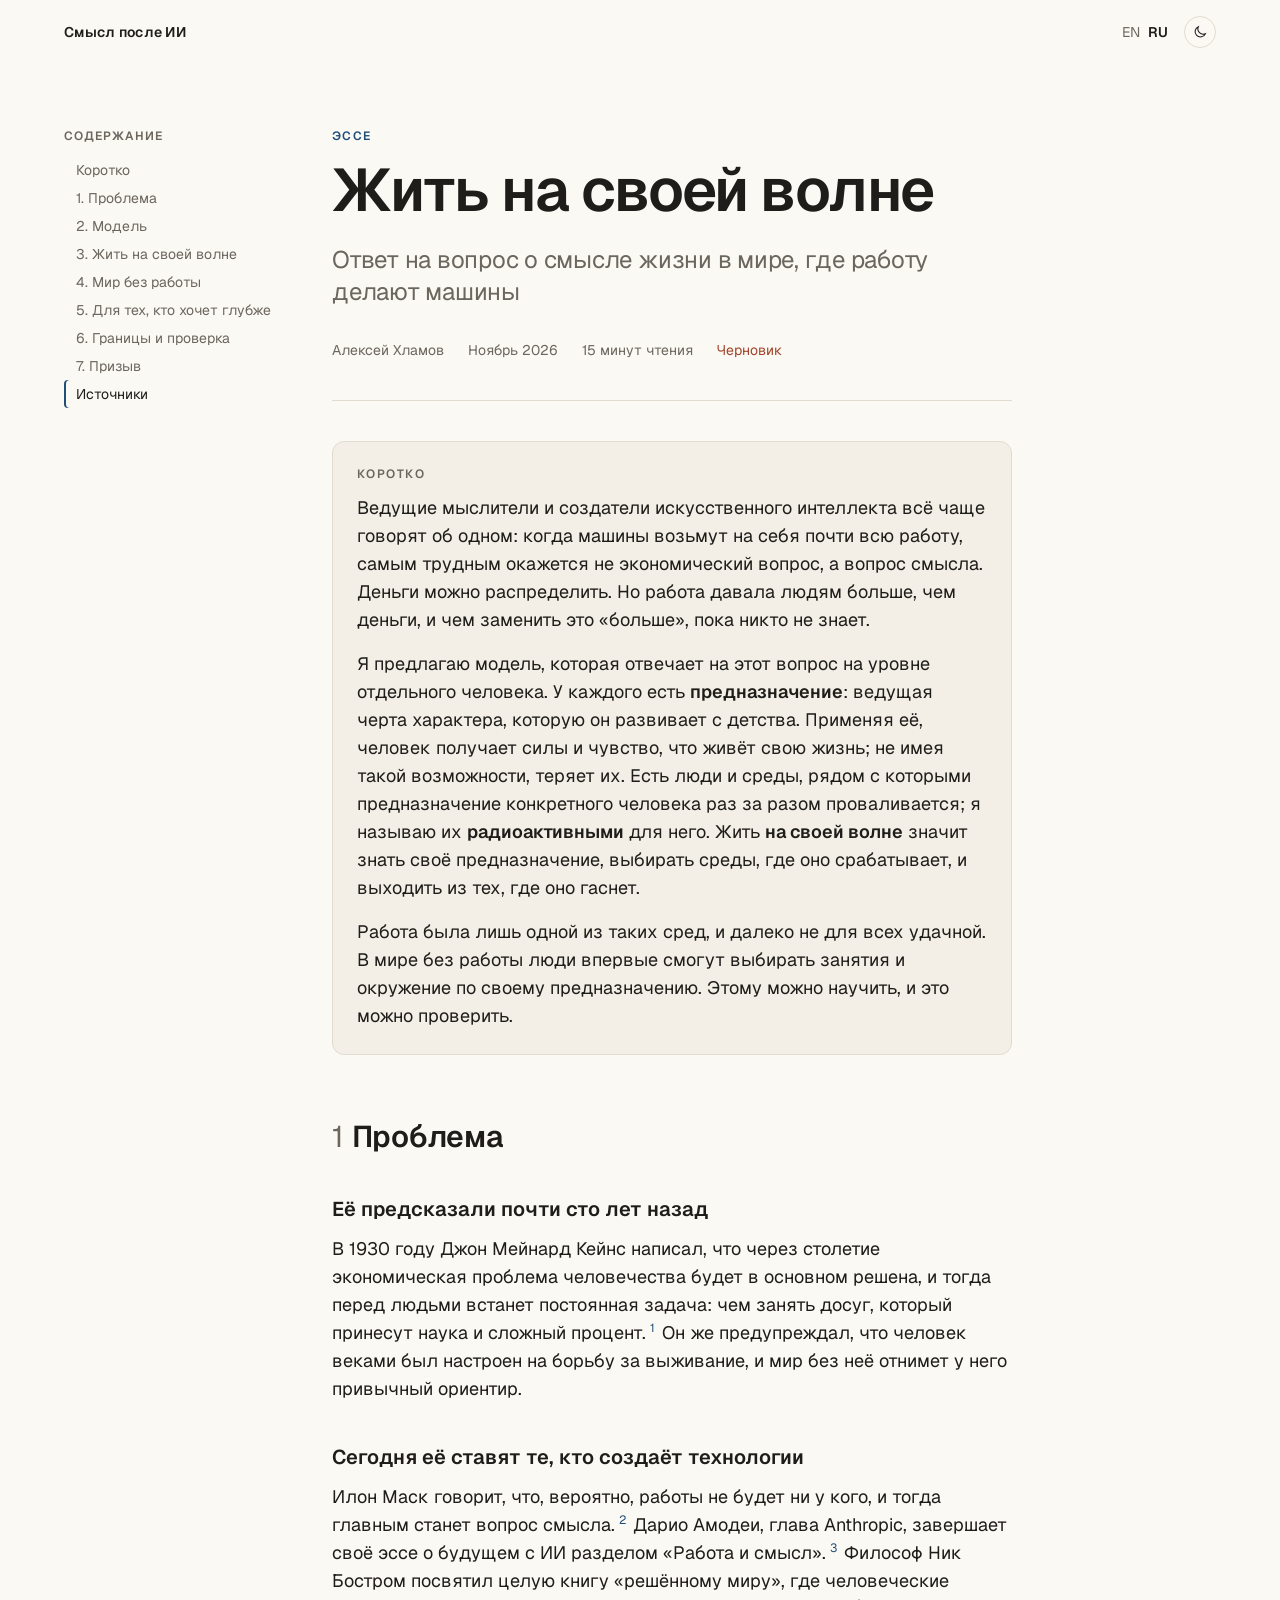
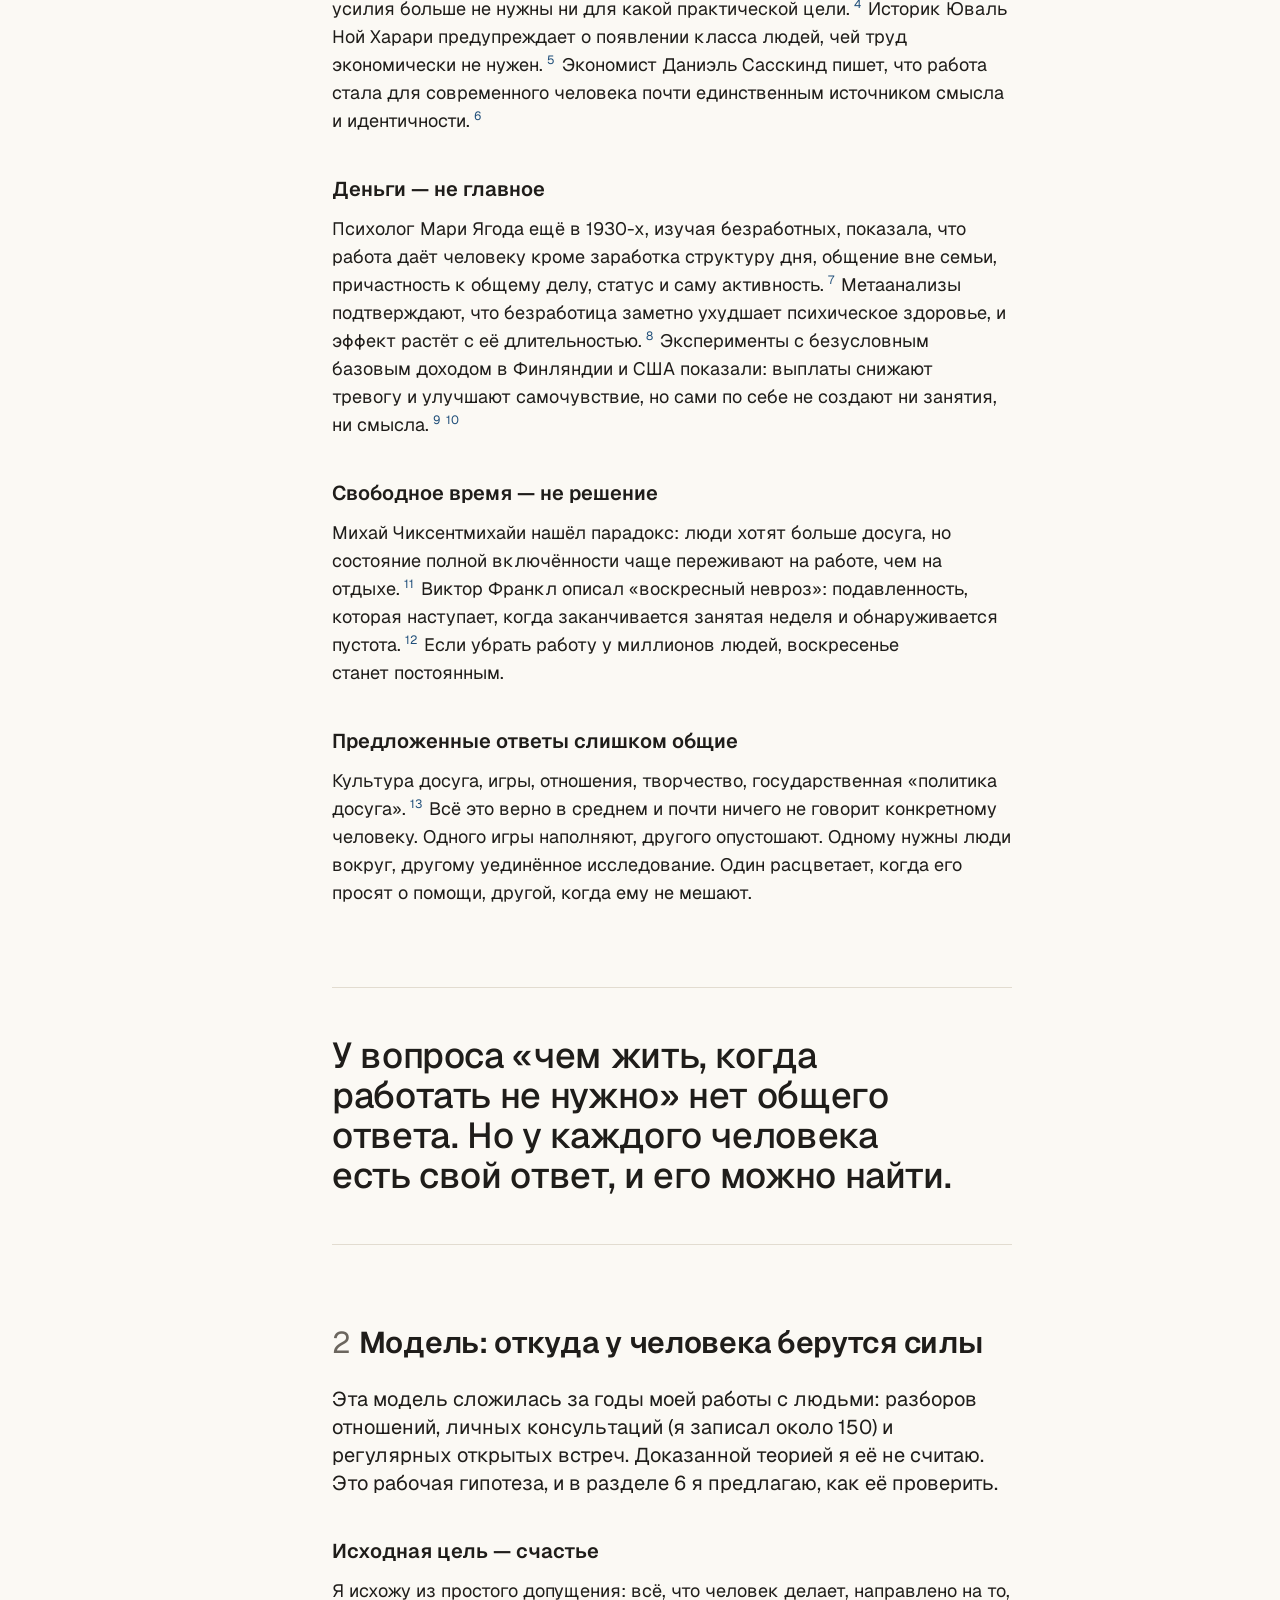
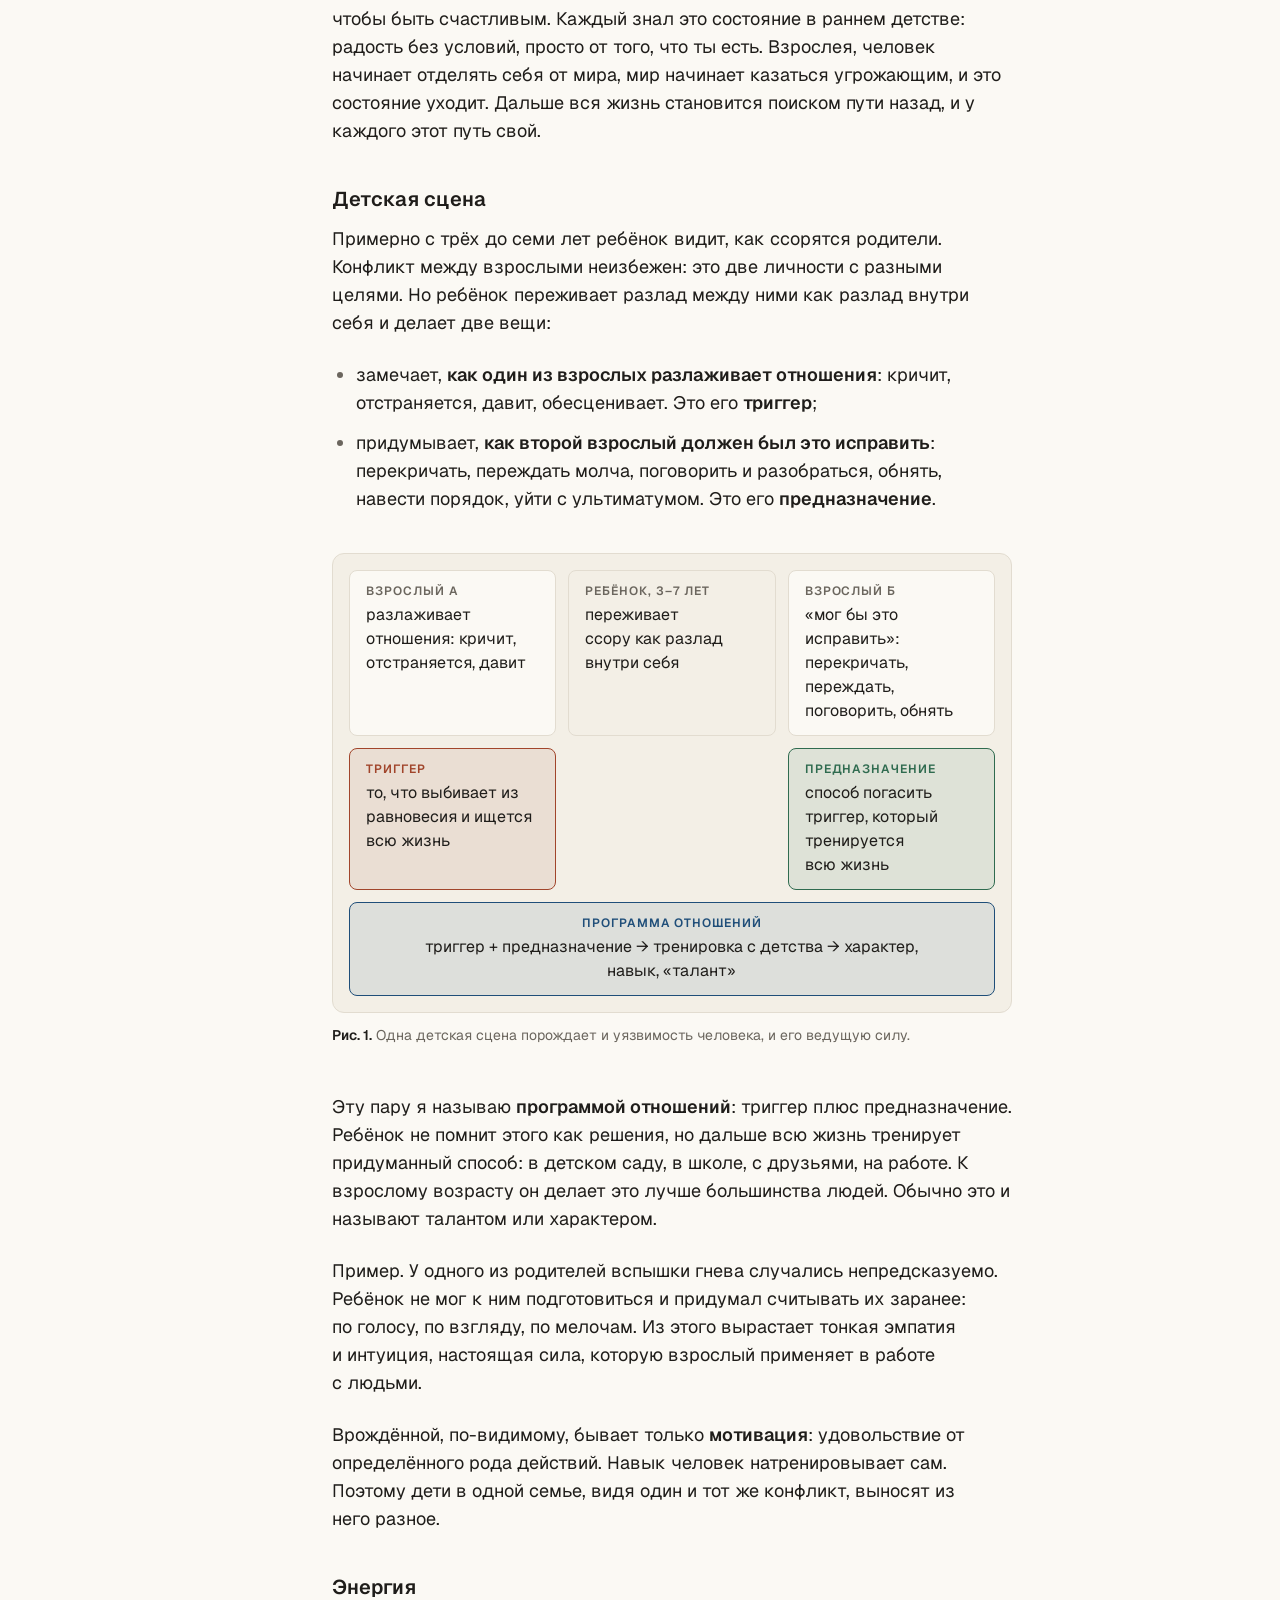
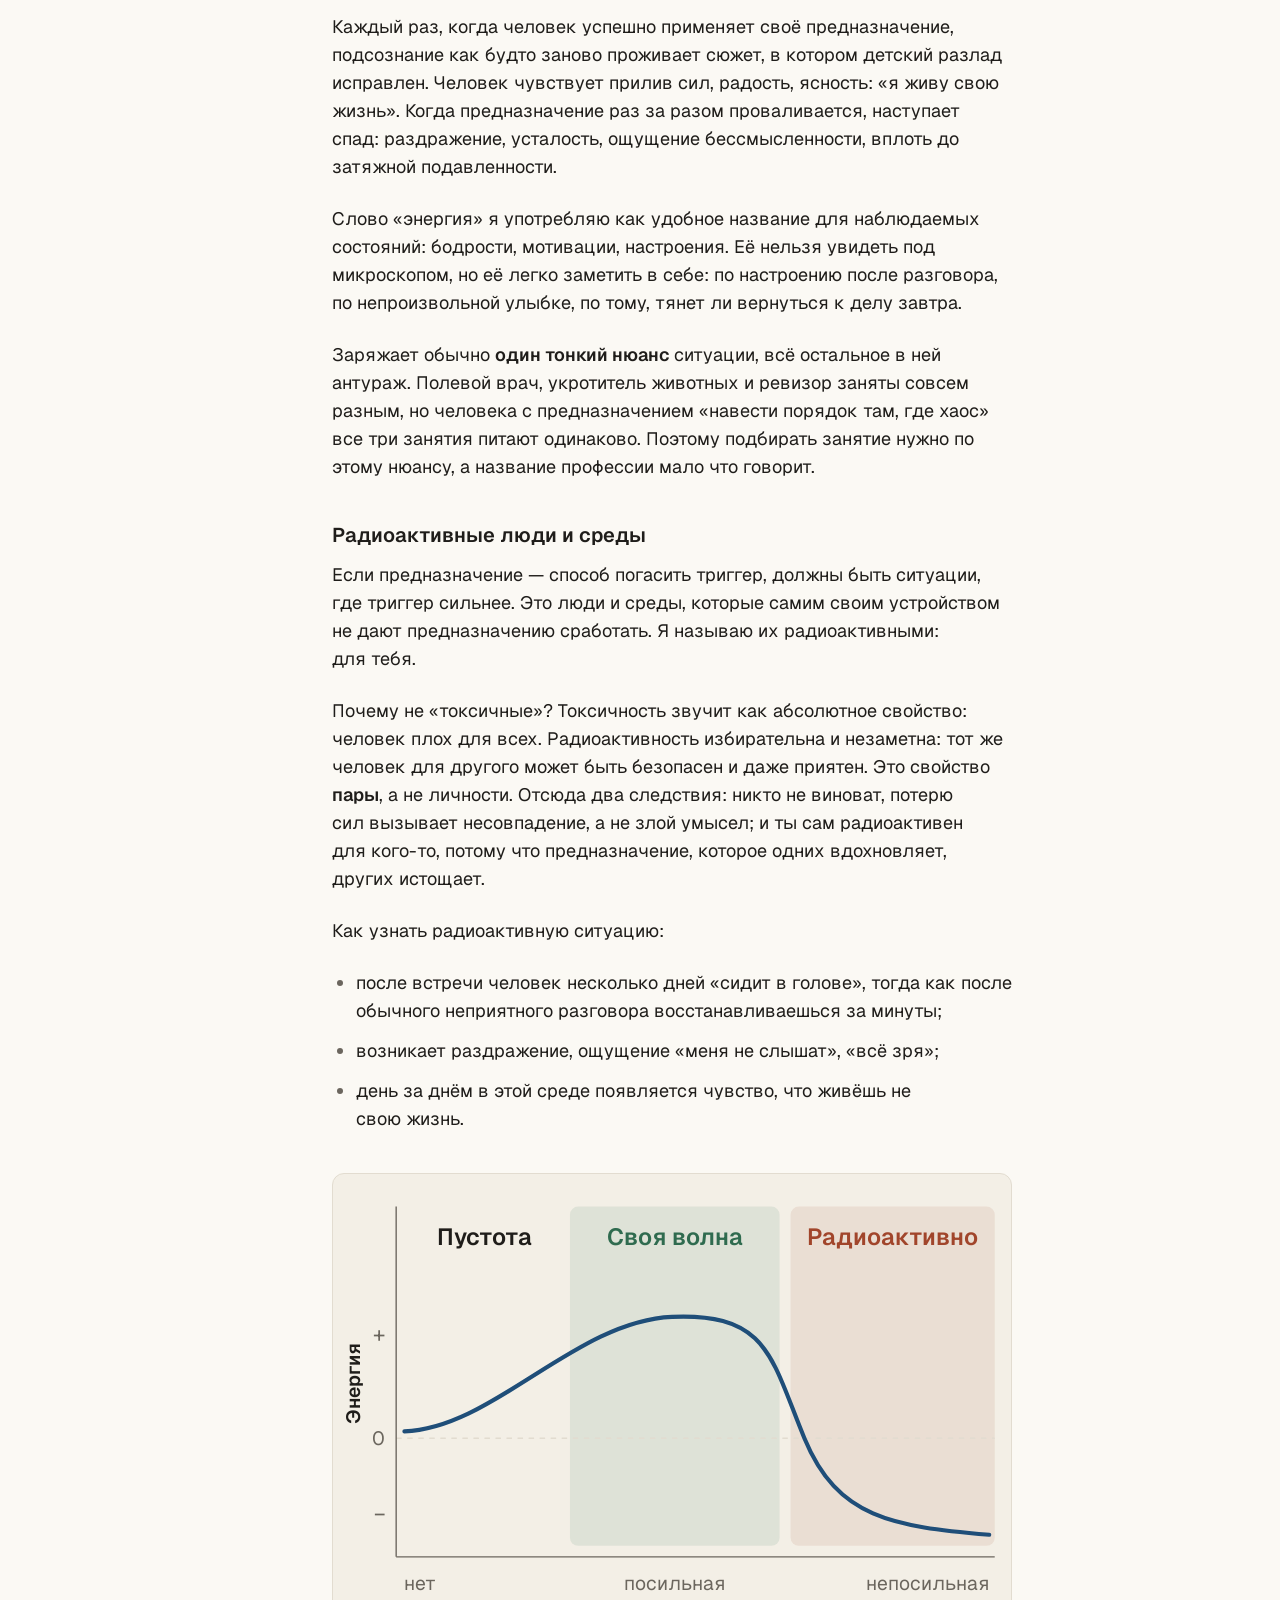
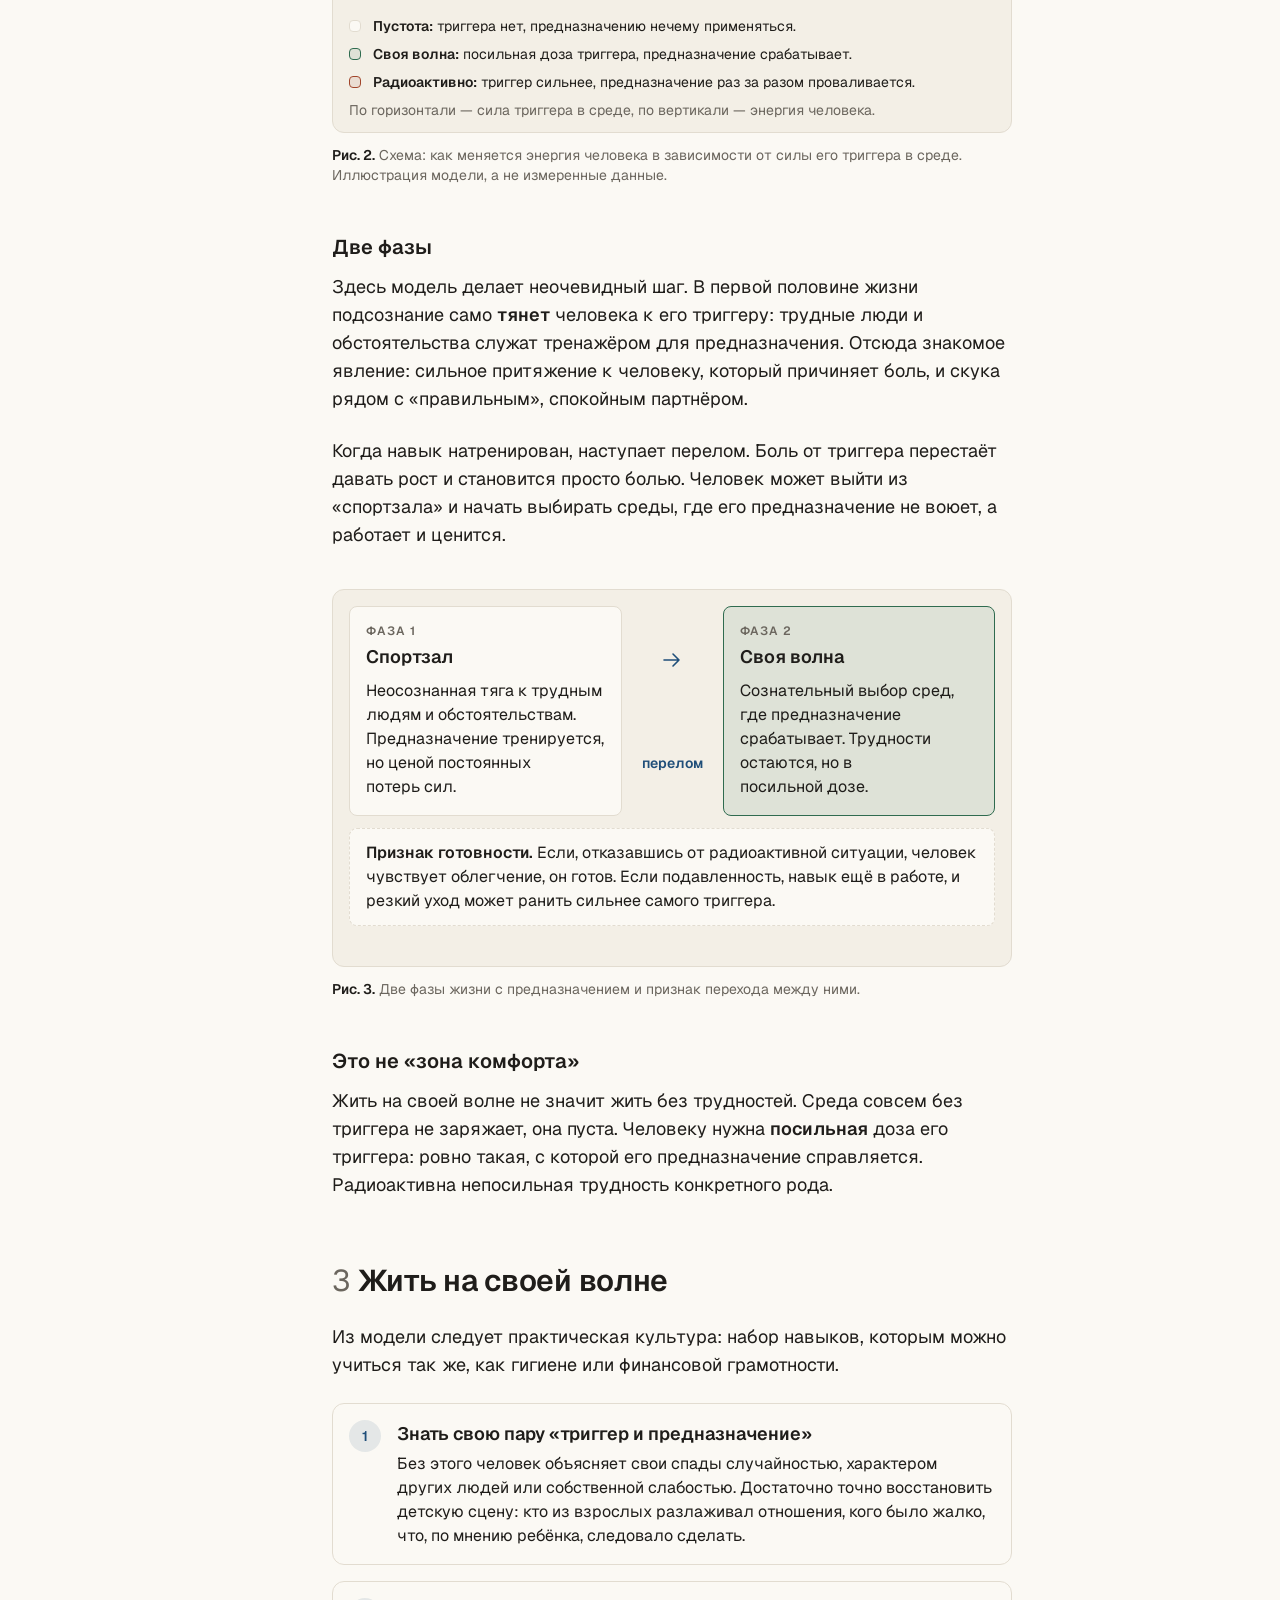
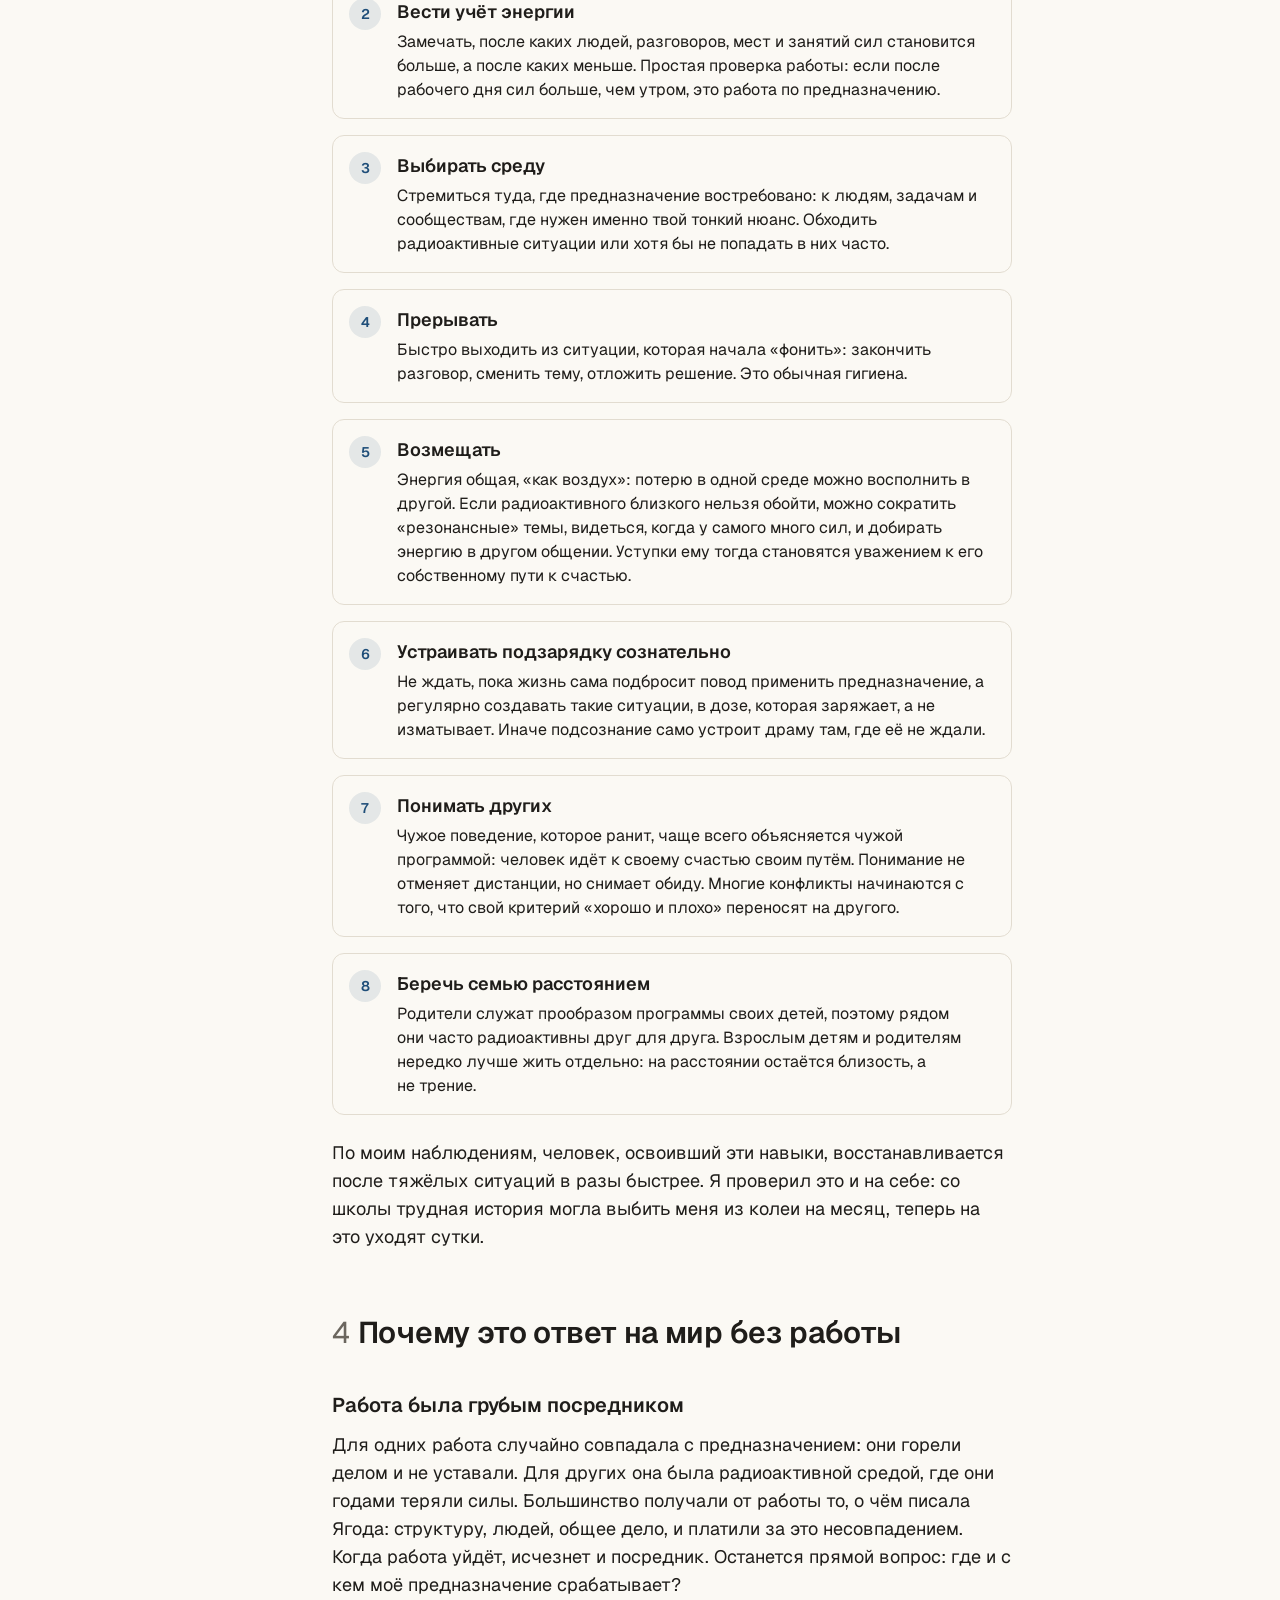
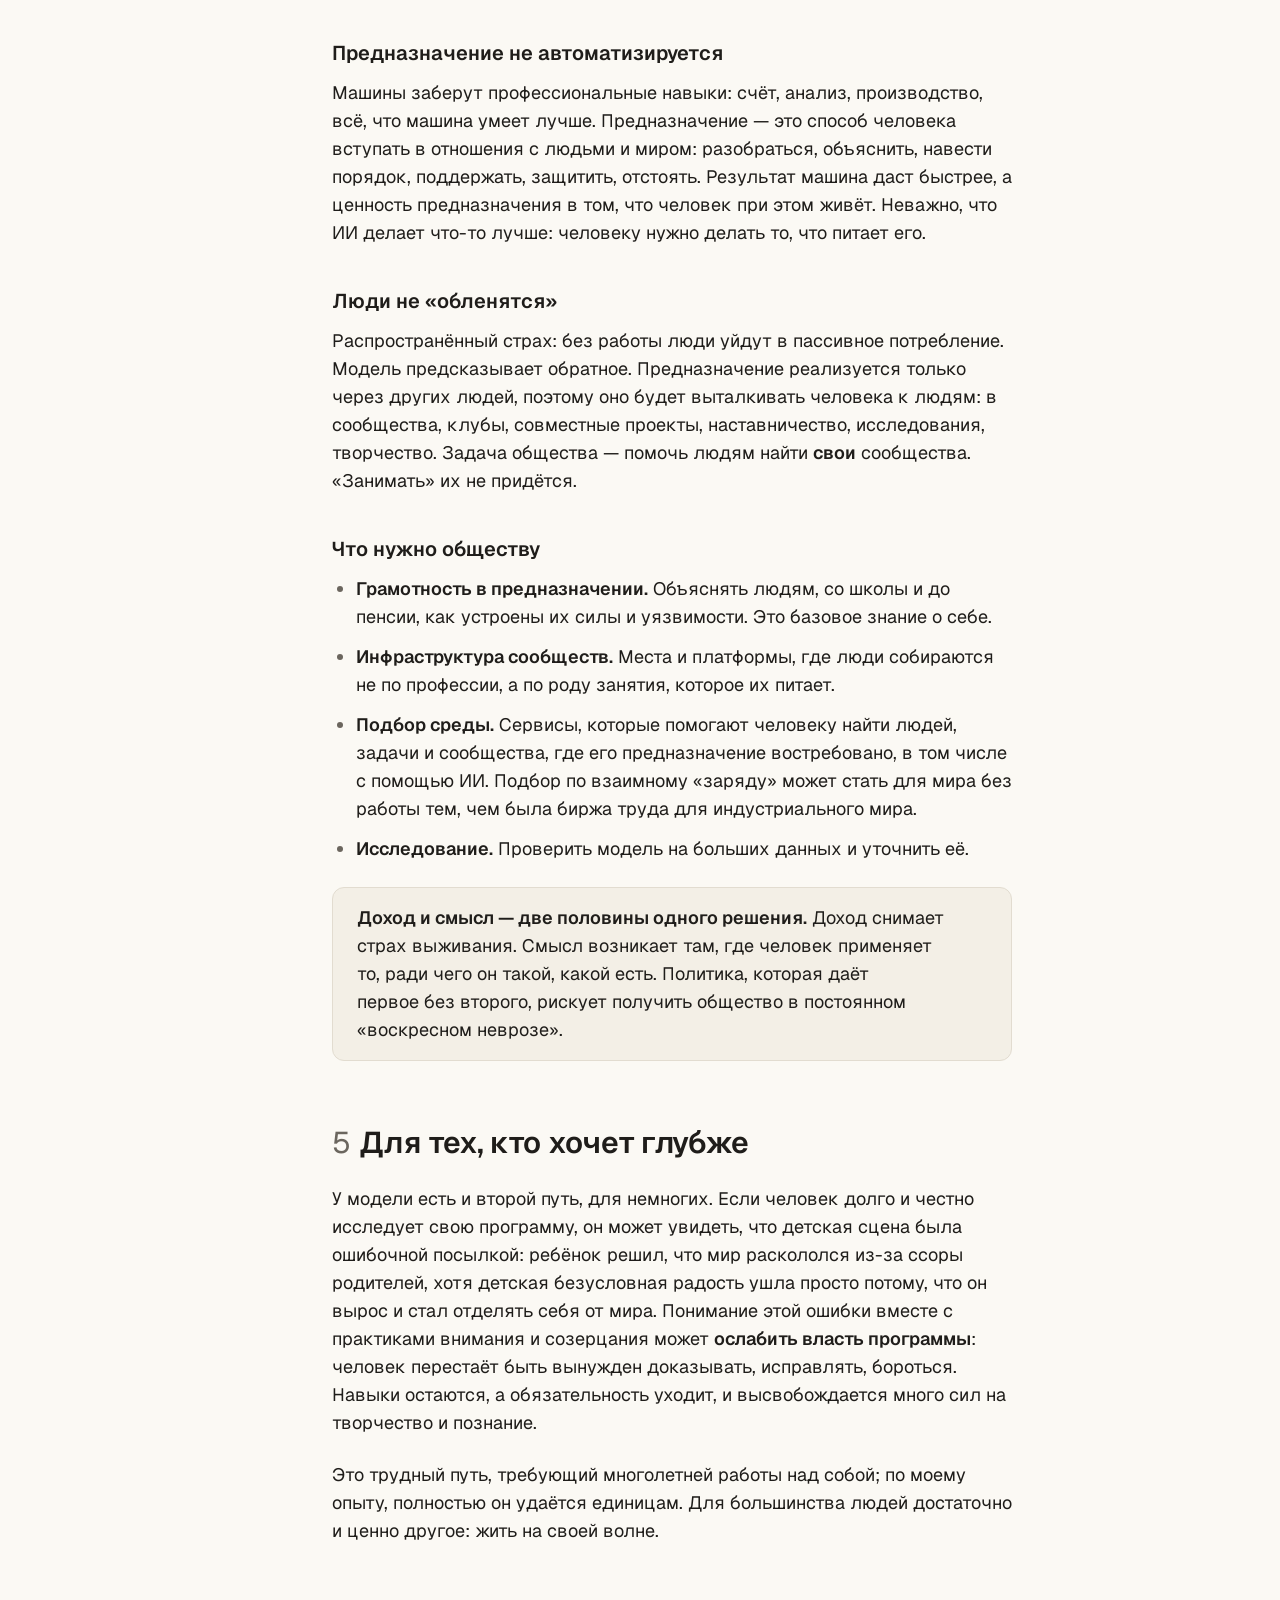
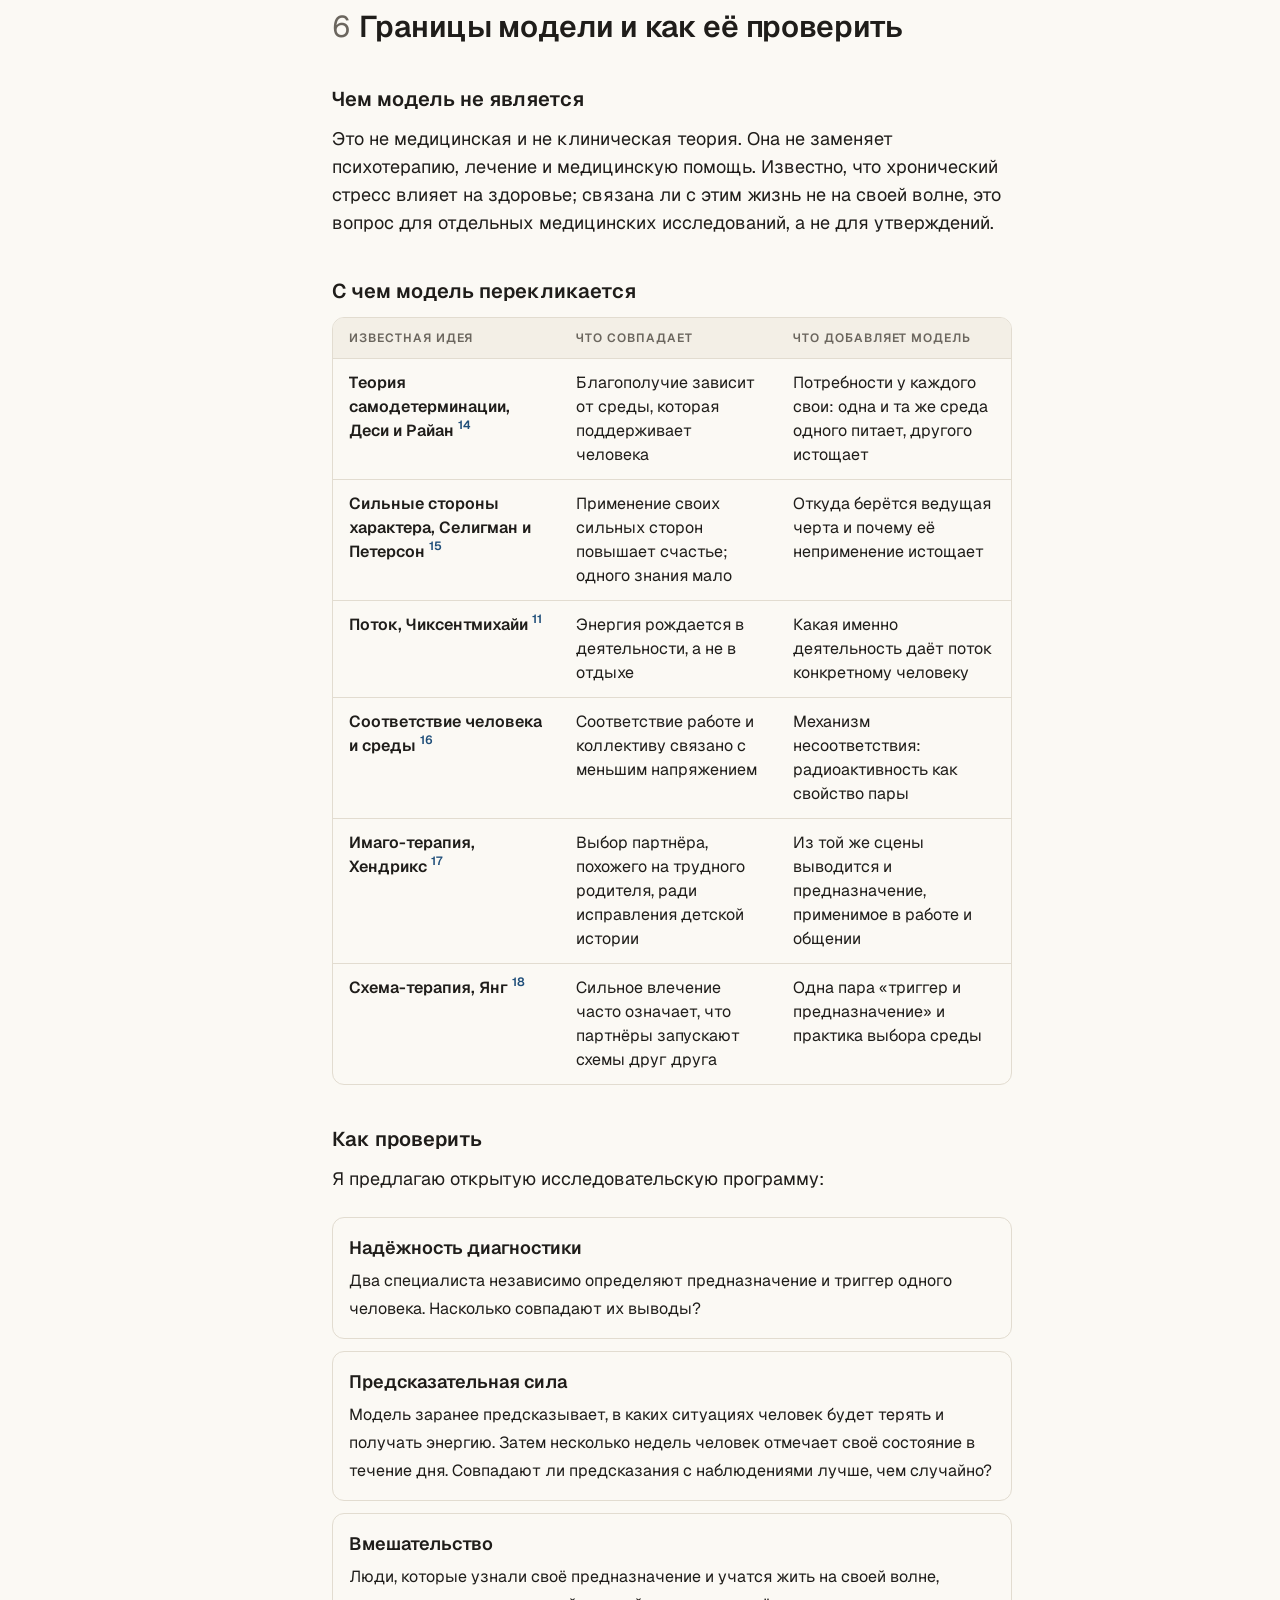
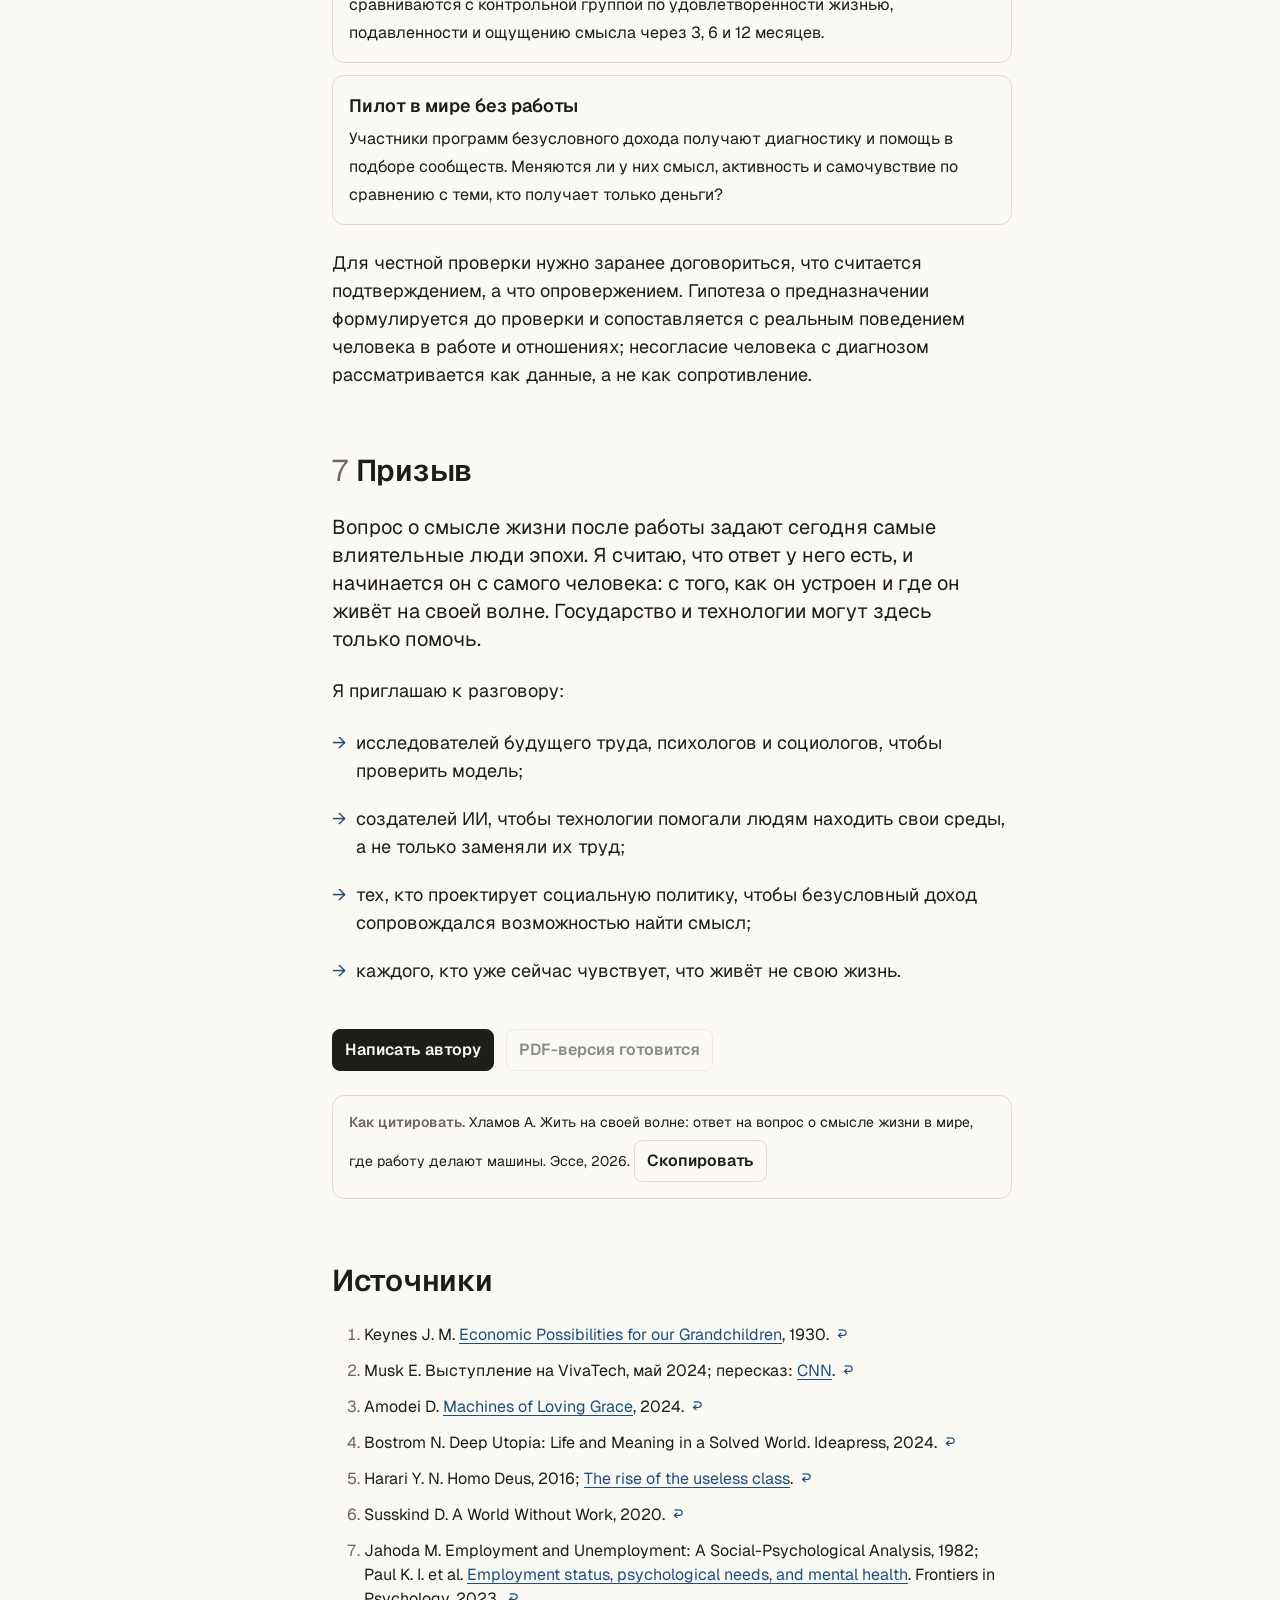
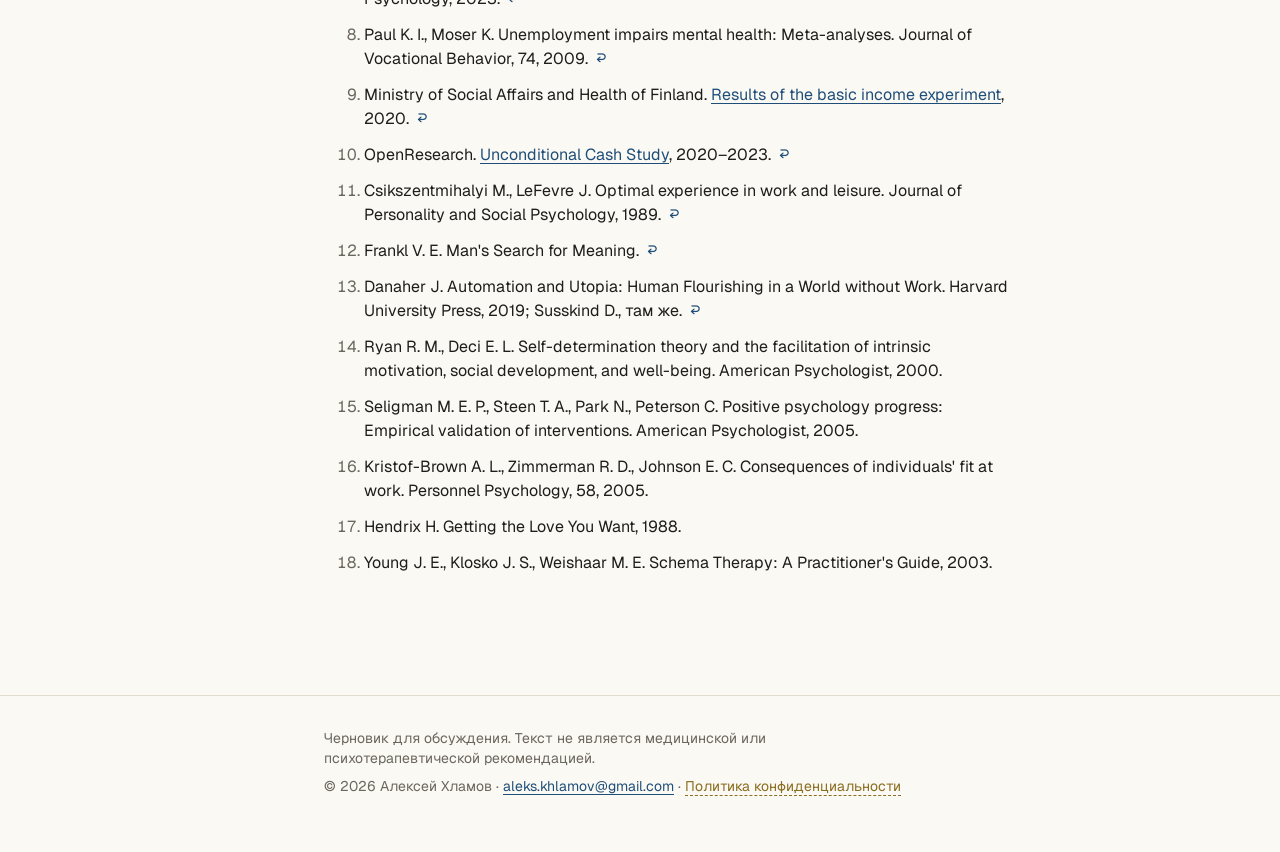
==== ru/index.html @ 5067c829 "Эссе от первого лица, меньше машинных оборотов в обеих версиях Co-Authored-By: Claude Opus 5.5 <nore" ====
<!doctype html>
<html lang="ru">
<head>
<meta charset="utf-8">
<meta name="viewport" content="width=device-width, initial-scale=1">
<title>Жить на своей волне — эссе о смысле жизни после работы</title>
<meta name="description" content="Когда машины возьмут на себя почти всю работу, главным станет вопрос смысла. Эссе предлагает индивидуальный ответ: модель предназначения, энергии и выбора среды — «жить на своей волне».">
<meta name="robots" content="noindex">
<meta name="author" content="Алексей Хламов">
<link rel="canonical" href="https://meaningafterai.space/ru/">
<link rel="alternate" hreflang="en" href="https://meaningafterai.space/">
<link rel="alternate" hreflang="ru" href="https://meaningafterai.space/ru/">
<link rel="alternate" hreflang="x-default" href="https://meaningafterai.space/">
<meta property="og:type" content="article">
<meta property="og:url" content="https://meaningafterai.space/ru/">
<meta property="og:locale:alternate" content="en_US">
<meta property="og:site_name" content="Смысл после ИИ">
<meta property="og:title" content="Жить на своей волне">
<meta property="og:description" content="Ответ на вопрос о смысле жизни в мире, где работу делают машины.">
<meta property="og:locale" content="ru_RU">
<meta name="twitter:card" content="summary_large_image">
<meta name="color-scheme" content="light dark">
<link rel="icon" href="data:image/svg+xml,%3Csvg xmlns='http://www.w3.org/2000/svg' viewBox='0 0 32 32'%3E%3Crect width='32' height='32' rx='6' fill='%231F1D1A'/%3E%3Cpath d='M5 19c3.5 0 3.5-6 7-6s3.5 6 7 6 3.5-6 7-6' fill='none' stroke='%23F3EEE4' stroke-width='2.4' stroke-linecap='round'/%3E%3C/svg%3E">
<link rel="preconnect" href="https://fonts.googleapis.com">
<link rel="preconnect" href="https://fonts.gstatic.com" crossorigin>
<link href="https://fonts.googleapis.com/css2?family=Geist:wght@400;500;600&display=swap" rel="stylesheet">
<link rel="stylesheet" href="/assets/style.css?v=1">
<script>
  (function () {
    document.documentElement.classList.add('js');
    try {
      var t = localStorage.getItem('theme');
      if (t === 'dark' || t === 'light') document.documentElement.setAttribute('data-theme', t);
    } catch (e) {}
  })();
</script>
</head>
<body class="no-js">
<a class="skip" href="#text">Перейти к тексту</a>
<div class="progress" aria-hidden="true"><span id="progress"></span></div>

<header class="topbar">
  <a class="brand" href="#top">Смысл после ИИ</a>
  <div class="tools">
    <nav class="lang" aria-label="Язык">
      <a href="/" hreflang="en" lang="en">EN</a>
      <span aria-current="true">RU</span>
    </nav>
    <button class="theme-toggle" id="themeToggle" type="button" aria-label="Переключить светлую и тёмную тему">
      <svg viewBox="0 0 24 24" fill="none" stroke="currentColor" stroke-width="1.6" stroke-linecap="round" aria-hidden="true"><path d="M20 14.5A8 8 0 0 1 9.5 4a8 8 0 1 0 10.5 10.5Z"/></svg>
    </button>
  </div>
</header>

<div class="layout" id="top">
  <aside class="toc-side" aria-label="Содержание">
    <nav class="toc">
      <p class="toc-title">Содержание</p>
      <ol>
        <li><a href="#summary">Коротко</a></li>
        <li><a href="#problem">1. Проблема</a></li>
        <li><a href="#model">2. Модель</a></li>
        <li><a href="#practice">3. Жить на своей волне</a></li>
        <li><a href="#postwork">4. Мир без работы</a></li>
        <li><a href="#deeper">5. Для тех, кто хочет глубже</a></li>
        <li><a href="#limits">6. Границы и проверка</a></li>
        <li><a href="#call">7. Призыв</a></li>
        <li><a href="#refs">Источники</a></li>
      </ol>
    </nav>
  </aside>

  <main id="text">
    <article>
      <header class="title-block">
        <p class="kicker">Эссе</p>
        <h1>Жить на своей волне</h1>
        <p class="subtitle">Ответ на вопрос о смысле жизни в мире, где работу делают машины</p>
        <div class="meta">
          <span>Алексей Хламов</span>
          <span>Ноябрь 2026</span>
          <span>15 минут чтения</span>
          <span class="draft">Черновик</span>
        </div>
      </header>

      <details class="toc-inline">
        <summary>Содержание</summary>
        <nav class="toc" aria-label="Содержание">
          <ol>
            <li><a href="#summary">Коротко</a></li>
            <li><a href="#problem">1. Проблема</a></li>
            <li><a href="#model">2. Модель</a></li>
            <li><a href="#practice">3. Жить на своей волне</a></li>
            <li><a href="#postwork">4. Мир без работы</a></li>
            <li><a href="#deeper">5. Для тех, кто хочет глубже</a></li>
            <li><a href="#limits">6. Границы и проверка</a></li>
            <li><a href="#call">7. Призыв</a></li>
            <li><a href="#refs">Источники</a></li>
          </ol>
        </nav>
      </details>

      <section id="summary" class="abstract" aria-labelledby="summary-h">
        <h2 id="summary-h">Коротко</h2>
        <p>Ведущие мыслители и создатели искусственного интеллекта всё чаще говорят об одном: когда машины возьмут на себя почти всю работу, самым трудным окажется не экономический вопрос, а вопрос смысла. Деньги можно распределить. Но работа давала людям больше, чем деньги, и чем заменить это «больше», пока никто не знает.</p>
        <p>Я предлагаю модель, которая отвечает на этот вопрос на уровне отдельного человека. У каждого есть <span class="term">предназначение</span>: ведущая черта характера, которую он развивает с детства. Применяя её, человек получает силы и чувство, что живёт свою жизнь; не имея такой возможности, теряет их. Есть люди и среды, рядом с которыми предназначение конкретного человека раз за разом проваливается; я называю их <span class="term">радиоактивными</span> для него. Жить <span class="term">на своей волне</span> значит знать своё предназначение, выбирать среды, где оно срабатывает, и выходить из тех, где оно гаснет.</p>
        <p>Работа была лишь одной из таких сред, и далеко не для всех удачной. В мире без работы люди впервые смогут выбирать занятия и окружение по своему предназначению. Этому можно научить, и это можно проверить.</p>
      </section>

      <section id="problem" aria-labelledby="problem-h">
        <h2 id="problem-h"><span class="num">1</span>Проблема</h2>

        <h3>Её предсказали почти сто лет назад</h3>
        <p>В 1930 году Джон Мейнард Кейнс написал, что через столетие экономическая проблема человечества будет в основном решена, и тогда перед людьми встанет постоянная задача: чем занять досуг, который принесут наука и сложный процент.<sup class="ref"><a href="#ref-1" id="cite-1">1</a></sup> Он же предупреждал, что человек веками был настроен на борьбу за выживание, и мир без неё отнимет у него привычный ориентир.</p>

        <h3>Сегодня её ставят те, кто создаёт технологии</h3>
        <p>Илон Маск говорит, что, вероятно, работы не будет ни у кого, и тогда главным станет вопрос смысла.<sup class="ref"><a href="#ref-2" id="cite-2">2</a></sup> Дарио Амодеи, глава Anthropic, завершает своё эссе о будущем с ИИ разделом «Работа и смысл».<sup class="ref"><a href="#ref-3" id="cite-3">3</a></sup> Философ Ник Бостром посвятил целую книгу «решённому миру», где человеческие усилия больше не нужны ни для какой практической цели.<sup class="ref"><a href="#ref-4" id="cite-4">4</a></sup> Историк Юваль Ной Харари предупреждает о появлении класса людей, чей труд экономически не нужен.<sup class="ref"><a href="#ref-5" id="cite-5">5</a></sup> Экономист Даниэль Сасскинд пишет, что работа стала для современного человека почти единственным источником смысла и идентичности.<sup class="ref"><a href="#ref-6" id="cite-6">6</a></sup></p>

        <h3>Деньги — не главное</h3>
        <p>Психолог Мари Ягода ещё в 1930-х, изучая безработных, показала, что работа даёт человеку кроме заработка структуру дня, общение вне семьи, причастность к общему делу, статус и саму активность.<sup class="ref"><a href="#ref-7" id="cite-7">7</a></sup> Метаанализы подтверждают, что безработица заметно ухудшает психическое здоровье, и эффект растёт с её длительностью.<sup class="ref"><a href="#ref-8" id="cite-8">8</a></sup> Эксперименты с безусловным базовым доходом в Финляндии и США показали: выплаты снижают тревогу и улучшают самочувствие, но сами по себе не создают ни занятия, ни смысла.<sup class="ref"><a href="#ref-9" id="cite-9">9</a></sup><sup class="ref"><a href="#ref-10" id="cite-10">10</a></sup></p>

        <h3>Свободное время — не решение</h3>
        <p>Михай Чиксентмихайи нашёл парадокс: люди хотят больше досуга, но состояние полной включённости чаще переживают на работе, чем на отдыхе.<sup class="ref"><a href="#ref-11" id="cite-11">11</a></sup> Виктор Франкл описал «воскресный невроз»: подавленность, которая наступает, когда заканчивается занятая неделя и обнаруживается пустота.<sup class="ref"><a href="#ref-12" id="cite-12">12</a></sup> Если убрать работу у миллионов людей, воскресенье станет постоянным.</p>

        <h3>Предложенные ответы слишком общие</h3>
        <p>Культура досуга, игры, отношения, творчество, государственная «политика досуга».<sup class="ref"><a href="#ref-13" id="cite-13">13</a></sup> Всё это верно в среднем и почти ничего не говорит конкретному человеку. Одного игры наполняют, другого опустошают. Одному нужны люди вокруг, другому уединённое исследование. Один расцветает, когда его просят о помощи, другой, когда ему не мешают.</p>
      </section>

      <div class="statement-wrap reveal">
        <p class="statement" data-words>У вопроса «чем жить, когда работать не нужно» нет общего ответа. Но у каждого человека есть свой ответ, и его можно найти.</p>
      </div>

      <section id="model" aria-labelledby="model-h">
        <h2 id="model-h"><span class="num">2</span>Модель: откуда у человека берутся силы</h2>
        <p class="lead">Эта модель сложилась за годы моей работы с людьми: разборов отношений, личных консультаций (я записал около 150) и регулярных открытых встреч. Доказанной теорией я её не считаю. Это рабочая гипотеза, и в разделе 6 я предлагаю, как её проверить.</p>

        <h3>Исходная цель — счастье</h3>
        <p>Я исхожу из простого допущения: всё, что человек делает, направлено на то, чтобы быть счастливым. Каждый знал это состояние в раннем детстве: радость без условий, просто от того, что ты есть. Взрослея, человек начинает отделять себя от мира, мир начинает казаться угрожающим, и это состояние уходит. Дальше вся жизнь становится поиском пути назад, и у каждого этот путь свой.</p>

        <h3>Детская сцена</h3>
        <p>Примерно с трёх до семи лет ребёнок видит, как ссорятся родители. Конфликт между взрослыми неизбежен: это две личности с разными целями. Но ребёнок переживает разлад между ними как разлад внутри себя и делает две вещи:</p>
        <ul>
          <li>замечает, <strong>как один из взрослых разлаживает отношения</strong>: кричит, отстраняется, давит, обесценивает. Это его <span class="term">триггер</span>;</li>
          <li>придумывает, <strong>как второй взрослый должен был это исправить</strong>: перекричать, переждать молча, поговорить и разобраться, обнять, навести порядок, уйти с ультиматумом. Это его <span class="term">предназначение</span>.</li>
        </ul>

        <figure class="reveal">
          <div class="scheme-box">
            <div class="scheme">
              <div class="node n-a"><span class="label">Взрослый А</span><p>разлаживает отношения: кричит, отстраняется, давит</p></div>
              <div class="node n-c"><span class="label">Ребёнок, 3–7 лет</span><p>переживает ссору как разлад внутри себя</p></div>
              <div class="node n-b"><span class="label">Взрослый Б</span><p>«мог бы это исправить»: перекричать, переждать, поговорить, обнять</p></div>
              <div class="node n-t"><span class="label">Триггер</span><p>то, что выбивает из равновесия и ищется всю жизнь</p></div>
              <div class="node n-p"><span class="label">Предназначение</span><p>способ погасить триггер, который тренируется всю жизнь</p></div>
              <div class="node n-g"><span class="label">Программа отношений</span><p>триггер + предназначение → тренировка с детства → характер, навык, «талант»</p></div>
            </div>
          </div>
          <figcaption><b>Рис. 1.</b> Одна детская сцена порождает и уязвимость человека, и его ведущую силу.</figcaption>
        </figure>

        <p>Эту пару я называю <span class="term">программой отношений</span>: триггер плюс предназначение. Ребёнок не помнит этого как решения, но дальше всю жизнь тренирует придуманный способ: в детском саду, в школе, с друзьями, на работе. К взрослому возрасту он делает это лучше большинства людей. Обычно это и называют талантом или характером.</p>
        <p>Пример. У одного из родителей вспышки гнева случались непредсказуемо. Ребёнок не мог к ним подготовиться и придумал считывать их заранее: по голосу, по взгляду, по мелочам. Из этого вырастает тонкая эмпатия и интуиция, настоящая сила, которую взрослый применяет в работе с людьми.</p>
        <p>Врождённой, по-видимому, бывает только <strong>мотивация</strong>: удовольствие от определённого рода действий. Навык человек натренировывает сам. Поэтому дети в одной семье, видя один и тот же конфликт, выносят из него разное.</p>

        <h3>Энергия</h3>
        <p>Каждый раз, когда человек успешно применяет своё предназначение, подсознание как будто заново проживает сюжет, в котором детский разлад исправлен. Человек чувствует прилив сил, радость, ясность: «я живу свою жизнь». Когда предназначение раз за разом проваливается, наступает спад: раздражение, усталость, ощущение бессмысленности, вплоть до затяжной подавленности.</p>
        <p>Слово «энергия» я употребляю как удобное название для наблюдаемых состояний: бодрости, мотивации, настроения. Её нельзя увидеть под микроскопом, но её легко заметить в себе: по настроению после разговора, по непроизвольной улыбке, по тому, тянет ли вернуться к делу завтра.</p>
        <p>Заряжает обычно <strong>один тонкий нюанс</strong> ситуации, всё остальное в ней антураж. Полевой врач, укротитель животных и ревизор заняты совсем разным, но человека с предназначением «навести порядок там, где хаос» все три занятия питают одинаково. Поэтому подбирать занятие нужно по этому нюансу, а название профессии мало что говорит.</p>

        <h3>Радиоактивные люди и среды</h3>
        <p>Если предназначение — способ погасить триггер, должны быть ситуации, где триггер сильнее. Это люди и среды, которые самим своим устройством не дают предназначению сработать. Я называю их радиоактивными: для тебя.</p>
        <p>Почему не «токсичные»? Токсичность звучит как абсолютное свойство: человек плох для всех. Радиоактивность избирательна и незаметна: тот же человек для другого может быть безопасен и даже приятен. Это свойство <strong>пары</strong>, а не личности. Отсюда два следствия: никто не виноват, потерю сил вызывает несовпадение, а не злой умысел; и ты сам радиоактивен для кого-то, потому что предназначение, которое одних вдохновляет, других истощает.</p>
        <p>Как узнать радиоактивную ситуацию:</p>
        <ul>
          <li>после встречи человек несколько дней «сидит в голове», тогда как после обычного неприятного разговора восстанавливаешься за минуты;</li>
          <li>возникает раздражение, ощущение «меня не слышат», «всё зря»;</li>
          <li>день за днём в этой среде появляется чувство, что живёшь не свою жизнь.</li>
        </ul>

        <figure class="reveal">
          <div class="chart">
            <svg viewBox="0 0 480 300" role="img" aria-labelledby="fig2-title fig2-desc">
              <title id="fig2-title">Энергия человека в зависимости от силы его триггера в среде</title>
              <desc id="fig2-desc">Без триггера энергия около нуля, при посильной дозе триггера она максимальна, при непосильной уходит в минус.</desc>
              <rect class="z-ok" x="166" y="12" width="152" height="246" rx="6"></rect>
              <rect class="z-warn" x="326" y="12" width="148" height="246" rx="6"></rect>
              <text class="t-strong" x="104" y="40" font-size="17" text-anchor="middle">Пустота</text>
              <text class="t-ok" x="242" y="40" font-size="17" text-anchor="middle">Своя волна</text>
              <text class="t-warn" x="400" y="40" font-size="17" text-anchor="middle">Радиоактивно</text>
              <line class="zero" x1="40" y1="180" x2="474" y2="180"></line>
              <line class="axis" x1="40" y1="12" x2="40" y2="266"></line>
              <line class="axis" x1="40" y1="266" x2="474" y2="266"></line>
              <text x="32" y="110" font-size="16" text-anchor="end">+</text>
              <text x="32" y="240" font-size="16" text-anchor="end">−</text>
              <text x="32" y="185" font-size="14" text-anchor="end">0</text>
              <path class="curve" d="M46 175 C 110 173, 170 95, 240 92 S 312 122, 336 180 S 400 244, 470 250"></path>
              <text x="46" y="290" font-size="14">нет</text>
              <text x="242" y="290" font-size="14" text-anchor="middle">посильная</text>
              <text x="470" y="290" font-size="14" text-anchor="end">непосильная</text>
              <text class="t-strong" x="14" y="140" font-size="14" text-anchor="middle" transform="rotate(-90 14 140)">Энергия</text>
            </svg>
            <ul class="legend">
              <li><span class="sw sw-empty"></span><b>Пустота:</b> триггера нет, предназначению нечему применяться.</li>
              <li><span class="sw sw-ok"></span><b>Своя волна:</b> посильная доза триггера, предназначение срабатывает.</li>
              <li><span class="sw sw-warn"></span><b>Радиоактивно:</b> триггер сильнее, предназначение раз за разом проваливается.</li>
            </ul>
            <p class="axis-note">По горизонтали — сила триггера в среде, по вертикали — энергия человека.</p>
          </div>
          <figcaption><b>Рис. 2.</b> Схема: как меняется энергия человека в зависимости от силы его триггера в среде. Иллюстрация модели, а не измеренные данные.</figcaption>
        </figure>

        <h3>Две фазы</h3>
        <p>Здесь модель делает неочевидный шаг. В первой половине жизни подсознание само <strong>тянет</strong> человека к его триггеру: трудные люди и обстоятельства служат тренажёром для предназначения. Отсюда знакомое явление: сильное притяжение к человеку, который причиняет боль, и скука рядом с «правильным», спокойным партнёром.</p>
        <p>Когда навык натренирован, наступает перелом. Боль от триггера перестаёт давать рост и становится просто болью. Человек может выйти из «спортзала» и начать выбирать среды, где его предназначение не воюет, а работает и ценится.</p>

        <figure class="reveal">
          <div class="scheme-box">
            <div class="phases">
              <div class="phase"><span class="label">Фаза 1</span><h4>Спортзал</h4><p>Неосознанная тяга к трудным людям и обстоятельствам. Предназначение тренируется, но ценой постоянных потерь сил.</p></div>
              <div class="shift" aria-hidden="true">
                <svg viewBox="0 0 24 24" fill="none" stroke="currentColor" stroke-width="1.6" stroke-linecap="round" stroke-linejoin="round"><path d="M4 12h15M13 6l6 6-6 6"/></svg>
                перелом
              </div>
              <div class="phase p2"><span class="label">Фаза 2</span><h4>Своя волна</h4><p>Сознательный выбор сред, где предназначение срабатывает. Трудности остаются, но в посильной дозе.</p></div>
            </div>
            <p class="criterion"><strong>Признак готовности.</strong> Если, отказавшись от радиоактивной ситуации, человек чувствует облегчение, он готов. Если подавленность, навык ещё в работе, и резкий уход может ранить сильнее самого триггера.</p>
          </div>
          <figcaption><b>Рис. 3.</b> Две фазы жизни с предназначением и признак перехода между ними.</figcaption>
        </figure>

        <h3>Это не «зона комфорта»</h3>
        <p>Жить на своей волне не значит жить без трудностей. Среда совсем без триггера не заряжает, она пуста. Человеку нужна <strong>посильная</strong> доза его триггера: ровно такая, с которой его предназначение справляется. Радиоактивна непосильная трудность конкретного рода.</p>
      </section>

      <section id="practice" aria-labelledby="practice-h">
        <h2 id="practice-h"><span class="num">3</span>Жить на своей волне</h2>
        <p>Из модели следует практическая культура: набор навыков, которым можно учиться так же, как гигиене или финансовой грамотности.</p>
        <ol class="principles">
          <li><h3>Знать свою пару «триггер и предназначение»</h3><p>Без этого человек объясняет свои спады случайностью, характером других людей или собственной слабостью. Достаточно точно восстановить детскую сцену: кто из взрослых разлаживал отношения, кого было жалко, что, по мнению ребёнка, следовало сделать.</p></li>
          <li><h3>Вести учёт энергии</h3><p>Замечать, после каких людей, разговоров, мест и занятий сил становится больше, а после каких меньше. Простая проверка работы: если после рабочего дня сил больше, чем утром, это работа по предназначению.</p></li>
          <li><h3>Выбирать среду</h3><p>Стремиться туда, где предназначение востребовано: к людям, задачам и сообществам, где нужен именно твой тонкий нюанс. Обходить радиоактивные ситуации или хотя бы не попадать в них часто.</p></li>
          <li><h3>Прерывать</h3><p>Быстро выходить из ситуации, которая начала «фонить»: закончить разговор, сменить тему, отложить решение. Это обычная гигиена.</p></li>
          <li><h3>Возмещать</h3><p>Энергия общая, «как воздух»: потерю в одной среде можно восполнить в другой. Если радиоактивного близкого нельзя обойти, можно сократить «резонансные» темы, видеться, когда у самого много сил, и добирать энергию в другом общении. Уступки ему тогда становятся уважением к его собственному пути к счастью.</p></li>
          <li><h3>Устраивать подзарядку сознательно</h3><p>Не ждать, пока жизнь сама подбросит повод применить предназначение, а регулярно создавать такие ситуации, в дозе, которая заряжает, а не изматывает. Иначе подсознание само устроит драму там, где её не ждали.</p></li>
          <li><h3>Понимать других</h3><p>Чужое поведение, которое ранит, чаще всего объясняется чужой программой: человек идёт к своему счастью своим путём. Понимание не отменяет дистанции, но снимает обиду. Многие конфликты начинаются с того, что свой критерий «хорошо и плохо» переносят на другого.</p></li>
          <li><h3>Беречь семью расстоянием</h3><p>Родители служат прообразом программы своих детей, поэтому рядом они часто радиоактивны друг для друга. Взрослым детям и родителям нередко лучше жить отдельно: на расстоянии остаётся близость, а не трение.</p></li>
        </ol>
        <p>По моим наблюдениям, человек, освоивший эти навыки, восстанавливается после тяжёлых ситуаций в разы быстрее. Я проверил это и на себе: со школы трудная история могла выбить меня из колеи на месяц, теперь на это уходят сутки.</p>
      </section>

      <section id="postwork" aria-labelledby="postwork-h">
        <h2 id="postwork-h"><span class="num">4</span>Почему это ответ на мир без работы</h2>

        <h3>Работа была грубым посредником</h3>
        <p>Для одних работа случайно совпадала с предназначением: они горели делом и не уставали. Для других она была радиоактивной средой, где они годами теряли силы. Большинство получали от работы то, о чём писала Ягода: структуру, людей, общее дело, и платили за это несовпадением. Когда работа уйдёт, исчезнет и посредник. Останется прямой вопрос: где и с кем моё предназначение срабатывает?</p>

        <h3>Предназначение не автоматизируется</h3>
        <p>Машины заберут профессиональные навыки: счёт, анализ, производство, всё, что машина умеет лучше. Предназначение — это способ человека вступать в отношения с людьми и миром: разобраться, объяснить, навести порядок, поддержать, защитить, отстоять. Результат машина даст быстрее, а ценность предназначения в том, что человек при этом живёт. Неважно, что ИИ делает что-то лучше: человеку нужно делать то, что питает его.</p>

        <h3>Люди не «обленятся»</h3>
        <p>Распространённый страх: без работы люди уйдут в пассивное потребление. Модель предсказывает обратное. Предназначение реализуется только через других людей, поэтому оно будет выталкивать человека к людям: в сообщества, клубы, совместные проекты, наставничество, исследования, творчество. Задача общества — помочь людям найти <strong>свои</strong> сообщества. «Занимать» их не придётся.</p>

        <h3>Что нужно обществу</h3>
        <ul>
          <li><strong>Грамотность в предназначении.</strong> Объяснять людям, со школы и до пенсии, как устроены их силы и уязвимости. Это базовое знание о себе.</li>
          <li><strong>Инфраструктура сообществ.</strong> Места и платформы, где люди собираются не по профессии, а по роду занятия, которое их питает.</li>
          <li><strong>Подбор среды.</strong> Сервисы, которые помогают человеку найти людей, задачи и сообщества, где его предназначение востребовано, в том числе с помощью ИИ. Подбор по взаимному «заряду» может стать для мира без работы тем, чем была биржа труда для индустриального мира.</li>
          <li><strong>Исследование.</strong> Проверить модель на больших данных и уточнить её.</li>
        </ul>

        <div class="callout">
          <p><strong>Доход и смысл — две половины одного решения.</strong> Доход снимает страх выживания. Смысл возникает там, где человек применяет то, ради чего он такой, какой есть. Политика, которая даёт первое без второго, рискует получить общество в постоянном «воскресном неврозе».</p>
        </div>
      </section>

      <section id="deeper" aria-labelledby="deeper-h">
        <h2 id="deeper-h"><span class="num">5</span>Для тех, кто хочет глубже</h2>
        <p>У модели есть и второй путь, для немногих. Если человек долго и честно исследует свою программу, он может увидеть, что детская сцена была ошибочной посылкой: ребёнок решил, что мир раскололся из-за ссоры родителей, хотя детская безусловная радость ушла просто потому, что он вырос и стал отделять себя от мира. Понимание этой ошибки вместе с практиками внимания и созерцания может <strong>ослабить власть программы</strong>: человек перестаёт быть вынужден доказывать, исправлять, бороться. Навыки остаются, а обязательность уходит, и высвобождается много сил на творчество и познание.</p>
        <p>Это трудный путь, требующий многолетней работы над собой; по моему опыту, полностью он удаётся единицам. Для большинства людей достаточно и ценно другое: жить на своей волне.</p>
      </section>

      <section id="limits" aria-labelledby="limits-h">
        <h2 id="limits-h"><span class="num">6</span>Границы модели и как её проверить</h2>

        <h3>Чем модель не является</h3>
        <p>Это не медицинская и не клиническая теория. Она не заменяет психотерапию, лечение и медицинскую помощь. Известно, что хронический стресс влияет на здоровье; связана ли с этим жизнь не на своей волне, это вопрос для отдельных медицинских исследований, а не для утверждений.</p>

        <h3>С чем модель перекликается</h3>
        <div class="table-wrap">
          <table>
            <thead><tr><th scope="col">Известная идея</th><th scope="col">Что совпадает</th><th scope="col">Что добавляет модель</th></tr></thead>
            <tbody>
              <tr><td>Теория самодетерминации, Деси и Райан<sup class="ref"><a href="#ref-14">14</a></sup></td><td>Благополучие зависит от среды, которая поддерживает человека</td><td>Потребности у каждого свои: одна и та же среда одного питает, другого истощает</td></tr>
              <tr><td>Сильные стороны характера, Селигман и Петерсон<sup class="ref"><a href="#ref-15">15</a></sup></td><td>Применение своих сильных сторон повышает счастье; одного знания мало</td><td>Откуда берётся ведущая черта и почему её неприменение истощает</td></tr>
              <tr><td>Поток, Чиксентмихайи<sup class="ref"><a href="#ref-11">11</a></sup></td><td>Энергия рождается в деятельности, а не в отдыхе</td><td>Какая именно деятельность даёт поток конкретному человеку</td></tr>
              <tr><td>Соответствие человека и среды<sup class="ref"><a href="#ref-16">16</a></sup></td><td>Соответствие работе и коллективу связано с меньшим напряжением</td><td>Механизм несоответствия: радиоактивность как свойство пары</td></tr>
              <tr><td>Имаго-терапия, Хендрикс<sup class="ref"><a href="#ref-17">17</a></sup></td><td>Выбор партнёра, похожего на трудного родителя, ради исправления детской истории</td><td>Из той же сцены выводится и предназначение, применимое в работе и общении</td></tr>
              <tr><td>Схема-терапия, Янг<sup class="ref"><a href="#ref-18">18</a></sup></td><td>Сильное влечение часто означает, что партнёры запускают схемы друг друга</td><td>Одна пара «триггер и предназначение» и практика выбора среды</td></tr>
            </tbody>
          </table>
        </div>

        <h3>Как проверить</h3>
        <p>Я предлагаю открытую исследовательскую программу:</p>
        <ol class="research">
          <li><b>Надёжность диагностики</b><span>Два специалиста независимо определяют предназначение и триггер одного человека. Насколько совпадают их выводы?</span></li>
          <li><b>Предсказательная сила</b><span>Модель заранее предсказывает, в каких ситуациях человек будет терять и получать энергию. Затем несколько недель человек отмечает своё состояние в течение дня. Совпадают ли предсказания с наблюдениями лучше, чем случайно?</span></li>
          <li><b>Вмешательство</b><span>Люди, которые узнали своё предназначение и учатся жить на своей волне, сравниваются с контрольной группой по удовлетворённости жизнью, подавленности и ощущению смысла через 3, 6 и 12 месяцев.</span></li>
          <li><b>Пилот в мире без работы</b><span>Участники программ безусловного дохода получают диагностику и помощь в подборе сообществ. Меняются ли у них смысл, активность и самочувствие по сравнению с теми, кто получает только деньги?</span></li>
        </ol>
        <p>Для честной проверки нужно заранее договориться, что считается подтверждением, а что опровержением. Гипотеза о предназначении формулируется до проверки и сопоставляется с реальным поведением человека в работе и отношениях; несогласие человека с диагнозом рассматривается как данные, а не как сопротивление.</p>
      </section>

      <section id="call" aria-labelledby="call-h">
        <h2 id="call-h"><span class="num">7</span>Призыв</h2>
        <p class="lead">Вопрос о смысле жизни после работы задают сегодня самые влиятельные люди эпохи. Я считаю, что ответ у него есть, и начинается он с самого человека: с того, как он устроен и где он живёт на своей волне. Государство и технологии могут здесь только помочь.</p>
        <p>Я приглашаю к разговору:</p>
        <ul class="invite">
          <li>исследователей будущего труда, психологов и социологов, чтобы проверить модель;</li>
          <li>создателей ИИ, чтобы технологии помогали людям находить свои среды, а не только заменяли их труд;</li>
          <li>тех, кто проектирует социальную политику, чтобы безусловный доход сопровождался возможностью найти смысл;</li>
          <li>каждого, кто уже сейчас чувствует, что живёт не свою жизнь.</li>
        </ul>
        <div class="actions">
          <a class="btn" data-mail="aleks.khlamov|gmail.com" href="#call">Написать автору</a>
          <a class="btn ghost" aria-disabled="true" role="link" tabindex="-1">PDF-версия готовится</a>
        </div>
        <div class="cite">
          <strong>Как цитировать.</strong> <code id="citeText">Хламов А. Жить на своей волне: ответ на вопрос о смысле жизни в мире, где работу делают машины. Эссе, 2026.</code>
          <button class="btn ghost" type="button" id="copyCite" style="margin-top:8px">Скопировать</button><span class="copy-status" id="copyStatus" role="status"></span>
        </div>
      </section>

      <section id="refs" aria-labelledby="refs-h">
        <h2 id="refs-h">Источники</h2>
        <ol class="refs">
          <li id="ref-1">Keynes J. M. <a href="https://www.themarginalian.org/2012/07/19/economic-possibilities-for-our-grandchildren-keynes-1930/">Economic Possibilities for our Grandchildren</a>, 1930. <a class="back" href="#cite-1" aria-label="Вернуться к тексту">↩</a></li>
          <li id="ref-2">Musk E. Выступление на VivaTech, май 2024; пересказ: <a href="https://www.ksl.com/article/51022448/elon-musk-says-ai-will-take-all-our-jobs">CNN</a>. <a class="back" href="#cite-2" aria-label="Вернуться к тексту">↩</a></li>
          <li id="ref-3">Amodei D. <a href="https://www.darioamodei.com/essay/machines-of-loving-grace">Machines of Loving Grace</a>, 2024. <a class="back" href="#cite-3" aria-label="Вернуться к тексту">↩</a></li>
          <li id="ref-4">Bostrom N. Deep Utopia: Life and Meaning in a Solved World. Ideapress, 2024. <a class="back" href="#cite-4" aria-label="Вернуться к тексту">↩</a></li>
          <li id="ref-5">Harari Y. N. Homo Deus, 2016; <a href="https://ideas.ted.com/the-rise-of-the-useless-class/">The rise of the useless class</a>. <a class="back" href="#cite-5" aria-label="Вернуться к тексту">↩</a></li>
          <li id="ref-6">Susskind D. A World Without Work, 2020. <a class="back" href="#cite-6" aria-label="Вернуться к тексту">↩</a></li>
          <li id="ref-7">Jahoda M. Employment and Unemployment: A Social-Psychological Analysis, 1982; Paul K. I. et al. <a href="https://www.frontiersin.org/journals/psychology/articles/10.3389/fpsyg.2023.1017358/full">Employment status, psychological needs, and mental health</a>. Frontiers in Psychology, 2023. <a class="back" href="#cite-7" aria-label="Вернуться к тексту">↩</a></li>
          <li id="ref-8">Paul K. I., Moser K. Unemployment impairs mental health: Meta-analyses. Journal of Vocational Behavior, 74, 2009. <a class="back" href="#cite-8" aria-label="Вернуться к тексту">↩</a></li>
          <li id="ref-9">Ministry of Social Affairs and Health of Finland. <a href="https://stm.fi/en/-/perustulokokeilun-tulokset-tyollisyysvaikutukset-vahaisia-toimeentulo-ja-psyykkinen-terveys-koettiin-paremmaksi">Results of the basic income experiment</a>, 2020. <a class="back" href="#cite-9" aria-label="Вернуться к тексту">↩</a></li>
          <li id="ref-10">OpenResearch. <a href="https://www.openresearchlab.org/findings/key-findings-the-impact-of-the-cash-on-attitudes-towards-work">Unconditional Cash Study</a>, 2020–2023. <a class="back" href="#cite-10" aria-label="Вернуться к тексту">↩</a></li>
          <li id="ref-11">Csikszentmihalyi M., LeFevre J. Optimal experience in work and leisure. Journal of Personality and Social Psychology, 1989. <a class="back" href="#cite-11" aria-label="Вернуться к тексту">↩</a></li>
          <li id="ref-12">Frankl V. E. Man's Search for Meaning. <a class="back" href="#cite-12" aria-label="Вернуться к тексту">↩</a></li>
          <li id="ref-13">Danaher J. Automation and Utopia: Human Flourishing in a World without Work. Harvard University Press, 2019; Susskind D., там же. <a class="back" href="#cite-13" aria-label="Вернуться к тексту">↩</a></li>
          <li id="ref-14">Ryan R. M., Deci E. L. Self-determination theory and the facilitation of intrinsic motivation, social development, and well-being. American Psychologist, 2000.</li>
          <li id="ref-15">Seligman M. E. P., Steen T. A., Park N., Peterson C. Positive psychology progress: Empirical validation of interventions. American Psychologist, 2005.</li>
          <li id="ref-16">Kristof-Brown A. L., Zimmerman R. D., Johnson E. C. Consequences of individuals' fit at work. Personnel Psychology, 58, 2005.</li>
          <li id="ref-17">Hendrix H. Getting the Love You Want, 1988.</li>
          <li id="ref-18">Young J. E., Klosko J. S., Weishaar M. E. Schema Therapy: A Practitioner's Guide, 2003.</li>
        </ol>
      </section>
    </article>
  </main>
  <div aria-hidden="true"></div>
</div>

<footer>
  <div class="footer-inner">
    <p>Черновик для обсуждения. Текст не является медицинской или психотерапевтической рекомендацией.</p>
    <p>© 2026 Алексей Хламов · <a data-mail="aleks.khlamov|gmail.com" data-mail-text href="#call">aleks.khlamov [at] gmail.com</a> · <span class="ph">Политика конфиденциальности</span></p>
  </div>
</footer>

<script src="/assets/site.js?v=2"></script>
</body>
</html>
---- assets/style.css ----
:root {
  --bg: #FBF9F4;
  --surface: #F3EFE6;
  --text: #1F1D1A;
  --muted: #6B665E;
  --rule: #E2DCD0;
  --accent: #1F4E79;
  --accent-soft: rgba(31, 78, 121, 0.10);
  --warn: #A1452B;
  --warn-soft: rgba(161, 69, 43, 0.10);
  --ok: #2F6B4F;
  --ok-soft: rgba(47, 107, 79, 0.10);
  --placeholder: #8A6D1F;
  --ease: cubic-bezier(0.22, 1, 0.36, 1);
}
@media (prefers-color-scheme: dark) {
  :root:not([data-theme="light"]) {
    --bg: #131209;
    --surface: #1F1F1F;
    --text: #ECE7DD;
    --muted: #A39C90;
    --rule: #313131;
    --accent: #8DB4DC;
    --accent-soft: rgba(141, 180, 220, 0.12);
    --warn: #E0937A;
    --warn-soft: rgba(224, 147, 122, 0.12);
    --ok: #8CC7A6;
    --ok-soft: rgba(140, 199, 166, 0.12);
    --placeholder: #D9B85C;
  }
}
:root[data-theme="dark"] {
  --bg: #131209;
  --surface: #1F1F1F;
  --text: #ECE7DD;
  --muted: #A39C90;
  --rule: #313131;
  --accent: #8DB4DC;
  --accent-soft: rgba(141, 180, 220, 0.12);
  --warn: #E0937A;
  --warn-soft: rgba(224, 147, 122, 0.12);
  --ok: #8CC7A6;
  --ok-soft: rgba(140, 199, 166, 0.12);
  --placeholder: #D9B85C;
}

* { box-sizing: border-box; }
html { -webkit-text-size-adjust: 100%; scroll-behavior: smooth; }
@media (prefers-reduced-motion: reduce) { html { scroll-behavior: auto; } }
body {
  margin: 0;
  background: var(--bg);
  color: var(--text);
  font-family: "Geist", system-ui, -apple-system, "Segoe UI", sans-serif;
  font-size: 18px;
  line-height: 28px;
  font-kerning: normal;
  text-rendering: optimizeLegibility;
  transition: background-color 300ms var(--ease), color 300ms var(--ease);
}
p, li { text-wrap: pretty; hyphens: manual; }
h1, h2, h3, .statement { text-wrap: balance; }
a { color: var(--accent); text-decoration-thickness: 1px; text-underline-offset: 3px; }
a:hover { text-decoration-thickness: 2px; }
:focus-visible { outline: 2px solid var(--accent); outline-offset: 3px; border-radius: 2px; }
::selection { background: var(--accent-soft); }

.skip {
  position: absolute; left: 16px; top: -64px; z-index: 50;
  background: var(--text); color: var(--bg); padding: 8px 12px; border-radius: 6px;
  font-size: 14px; line-height: 20px; text-decoration: none;
}
.skip:focus { top: 16px; }

.progress { position: fixed; inset: 0 0 auto 0; height: 2px; z-index: 40; pointer-events: none; }
.progress span { display: block; height: 100%; background: var(--accent); transform-origin: 0 50%; transform: scaleX(0); }

/* Header line */
.topbar {
  max-width: 1200px; margin: 0 auto; padding: 16px 24px;
  display: flex; align-items: center; justify-content: space-between; gap: 16px;
  font-size: 14px; line-height: 20px; color: var(--muted);
}
.topbar .brand { color: var(--text); font-weight: 600; letter-spacing: 0.02em; text-decoration: none; }
.topbar .tools { display: flex; align-items: center; gap: 16px; }
.lang { display: flex; gap: 8px; }
.lang a, .lang span { text-decoration: none; color: var(--muted); }
.lang [aria-current] { color: var(--text); font-weight: 600; }
.lang .soon { opacity: 0.6; cursor: default; }
.theme-toggle {
  appearance: none; border: 1px solid var(--rule); background: transparent; color: var(--text);
  width: 32px; height: 32px; border-radius: 999px; display: inline-grid; place-items: center; cursor: pointer;
  transition: background-color 300ms var(--ease), transform 300ms var(--ease);
}
.theme-toggle:hover { background: var(--surface); }
.theme-toggle:active { transform: scale(0.96); }
.theme-toggle svg { width: 16px; height: 16px; }

/* Layout */
.layout {
  max-width: 1200px; margin: 0 auto; padding: 0 24px;
  display: grid; grid-template-columns: 1fr; gap: 48px;
}
@media (min-width: 1180px) {
  .layout { grid-template-columns: 220px minmax(0, 680px) 1fr; }
}
.toc-side { display: none; }
@media (min-width: 1180px) {
  .toc-side { display: block; }
  .toc-side nav { position: sticky; top: 32px; padding-top: 64px; }
}
.toc-title { font-size: 12px; line-height: 16px; font-weight: 600; letter-spacing: 0.08em; text-transform: uppercase; color: var(--muted); margin: 0 0 12px; }
.toc ol { list-style: none; margin: 0; padding: 0; }
.toc li { margin: 0; }
.toc a {
  display: block; padding: 4px 0 4px 12px; border-radius: 4px;
  font-size: 14px; line-height: 20px; color: var(--muted); text-decoration: none;
  box-shadow: inset 2px 0 0 transparent;
  transition: color 300ms var(--ease), box-shadow 300ms var(--ease);
}
.toc a:hover { color: var(--text); }
.toc a.active { color: var(--text); box-shadow: inset 2px 0 0 var(--accent); }

main { min-width: 0; }
article { max-width: 680px; margin: 0 auto; padding-bottom: 96px; }

/* Title block */
.title-block { padding: 64px 0 40px; border-bottom: 1px solid var(--rule); margin-bottom: 40px; }
.kicker { font-size: 12px; line-height: 16px; font-weight: 600; letter-spacing: 0.12em; text-transform: uppercase; color: var(--accent); margin: 0 0 16px; }
h1 { font-size: 48px; line-height: 48px; font-weight: 600; letter-spacing: -0.025em; margin: 0 0 24px; }
@media (min-width: 640px) { h1 { font-size: 60px; line-height: 60px; } }
.subtitle { font-size: 24px; line-height: 32px; font-weight: 400; letter-spacing: -0.01em; color: var(--muted); margin: 0 0 32px; max-width: 600px; }
.meta { display: flex; flex-wrap: wrap; gap: 8px 24px; font-size: 14px; line-height: 20px; color: var(--muted); }
.meta .draft { color: var(--warn); }
.ph { color: var(--placeholder); border-bottom: 1px dashed currentColor; }

.toc-inline { margin: 0 0 40px; border: 1px solid var(--rule); border-radius: 12px; padding: 12px 16px; }
@media (min-width: 1180px) { .toc-inline { display: none; } }
.toc-inline summary { cursor: pointer; font-size: 14px; line-height: 20px; font-weight: 600; list-style: none; display: flex; justify-content: space-between; align-items: center; }
.toc-inline summary::-webkit-details-marker { display: none; }
.toc-inline summary::after { content: "+"; font-weight: 400; color: var(--muted); transition: transform 300ms var(--ease); }
.toc-inline[open] summary::after { transform: rotate(45deg); }
.toc-inline .toc { margin-top: 12px; }

/* Abstract */
.abstract { background: var(--surface); border: 1px solid var(--rule); border-radius: 12px; padding: 24px; margin: 0 0 48px; }
.abstract h2 { font-size: 12px; line-height: 16px; font-weight: 600; letter-spacing: 0.12em; text-transform: uppercase; color: var(--muted); margin: 0 0 12px; }
.abstract p { margin: 0 0 16px; }
.abstract p:last-child { margin-bottom: 0; }

/* Body text */
article section { scroll-margin-top: 24px; }
article h2 { font-size: 30px; line-height: 36px; font-weight: 600; letter-spacing: -0.01em; margin: 64px 0 24px; }
article h2 .num { color: var(--muted); font-weight: 400; margin-right: 8px; }
article h3 { font-size: 20px; line-height: 28px; font-weight: 600; margin: 40px 0 12px; }
article p { margin: 0 0 24px; }
article ul, article ol { margin: 0 0 24px; padding-left: 24px; }
article li { margin: 0 0 12px; }
article li::marker { color: var(--muted); }
strong { font-weight: 600; }
.lead { font-size: 20px; line-height: 28px; }
sup.ref { font-size: 12px; line-height: 0; margin-left: 2px; }
sup.ref a { text-decoration: none; padding: 0 2px; }
.term { font-weight: 600; }
.note { font-size: 16px; line-height: 24px; color: var(--muted); }

/* Statement */
.statement-wrap { margin: 80px 0; padding: 48px 0; border-top: 1px solid var(--rule); border-bottom: 1px solid var(--rule); }
.statement { font-size: 30px; line-height: 36px; font-weight: 500; letter-spacing: -0.01em; margin: 0; }
@media (min-width: 640px) { .statement { font-size: 36px; line-height: 40px; } }
.statement .w { color: color-mix(in srgb, var(--text) 30%, transparent); transition: color 600ms var(--ease); }
.statement .w.on { color: var(--text); }
@media (prefers-reduced-motion: reduce) { .statement .w { color: var(--text); transition: none; } }

/* Figures */
figure { margin: 40px 0 48px; }
figcaption { font-size: 14px; line-height: 20px; color: var(--muted); margin-top: 12px; }
figcaption b { color: var(--text); font-weight: 600; }

.scheme { display: grid; gap: 12px; grid-template-columns: 1fr; }
@media (min-width: 640px) {
  .scheme { grid-template-columns: 1fr 1fr 1fr; grid-template-areas: "a c b" "t . p" "g g g"; }
  .scheme .n-a { grid-area: a; } .scheme .n-c { grid-area: c; } .scheme .n-b { grid-area: b; }
  .scheme .n-t { grid-area: t; } .scheme .n-p { grid-area: p; } .scheme .n-g { grid-area: g; }
}
.node { border: 1px solid var(--rule); border-radius: 8px; padding: 12px 16px; background: var(--bg); }
.node .label { display: block; font-size: 12px; line-height: 16px; font-weight: 600; letter-spacing: 0.08em; text-transform: uppercase; color: var(--muted); margin-bottom: 4px; }
.node p { margin: 0; font-size: 16px; line-height: 24px; }
.node.n-c { background: var(--surface); }
.node.n-t { border-color: var(--warn); background: var(--warn-soft); }
.node.n-t .label { color: var(--warn); }
.node.n-p { border-color: var(--ok); background: var(--ok-soft); }
.node.n-p .label { color: var(--ok); }
.node.n-g { border-color: var(--accent); background: var(--accent-soft); text-align: center; }
.node.n-g .label { color: var(--accent); }
.scheme-box { border: 1px solid var(--rule); border-radius: 12px; padding: 16px; background: var(--surface); }

.chart { border: 1px solid var(--rule); border-radius: 12px; padding: 16px 8px 8px; background: var(--surface); }
.chart svg { display: block; width: 100%; height: auto; }
.chart text { font-family: "Geist", system-ui, sans-serif; fill: var(--muted); }
.chart .t-strong { fill: var(--text); font-weight: 600; }
.chart .t-warn { fill: var(--warn); font-weight: 600; }
.chart .t-ok { fill: var(--ok); font-weight: 600; }
.chart .axis { stroke: var(--muted); stroke-width: 1; }
.chart .zero { stroke: var(--rule); stroke-width: 1; stroke-dasharray: 4 4; }
.chart .curve { stroke: var(--accent); stroke-width: 3; fill: none; stroke-linecap: round; }
.chart .z-warn { fill: var(--warn-soft); }
.chart .z-ok { fill: var(--ok-soft); }
.legend { list-style: none; margin: 12px 8px 0; padding: 0; display: grid; gap: 8px; font-size: 14px; line-height: 20px; }
.legend li { margin: 0; position: relative; padding-left: 24px; }
.legend b { font-weight: 600; }
.sw { position: absolute; left: 0; top: 4px; width: 12px; height: 12px; border-radius: 4px; border: 1px solid var(--rule); }
.sw-empty { background: var(--bg); }
.sw-ok { background: var(--ok-soft); border-color: var(--ok); }
.sw-warn { background: var(--warn-soft); border-color: var(--warn); }
.axis-note { margin: 8px 8px 4px; font-size: 14px; line-height: 20px; color: var(--muted); }

.phases { display: grid; grid-template-columns: 1fr; gap: 12px; align-items: stretch; }
@media (min-width: 640px) { .phases { grid-template-columns: 1fr auto 1fr; } }
.phase { border: 1px solid var(--rule); border-radius: 8px; padding: 16px; background: var(--bg); }
.phase .label { display: block; font-size: 12px; line-height: 16px; font-weight: 600; letter-spacing: 0.08em; text-transform: uppercase; color: var(--muted); margin-bottom: 4px; }
.phase h4 { margin: 0 0 8px; font-size: 18px; line-height: 28px; font-weight: 600; }
.phase p { margin: 0; font-size: 16px; line-height: 24px; }
.phase.p2 { border-color: var(--ok); background: var(--ok-soft); }
.shift { display: grid; place-items: center; color: var(--accent); font-size: 14px; line-height: 20px; font-weight: 600; text-align: center; padding: 4px 8px; }
.shift svg { width: 24px; height: 24px; display: block; margin: 0 auto 4px; }
@media (max-width: 639px) { .shift svg { transform: rotate(90deg); } }
.criterion { margin-top: 12px; font-size: 16px; line-height: 24px; border: 1px dashed var(--rule); border-radius: 8px; padding: 12px 16px; background: var(--bg); }

/* Principles */
.principles { list-style: none; padding: 0; margin: 0 0 24px; counter-reset: p; display: grid; gap: 16px; }
.principles li { counter-increment: p; position: relative; padding: 16px 16px 16px 64px; border: 1px solid var(--rule); border-radius: 12px; margin: 0; }
.principles li::before {
  content: counter(p); position: absolute; left: 16px; top: 16px; width: 32px; height: 32px; border-radius: 999px;
  display: grid; place-items: center; font-size: 14px; line-height: 20px; font-weight: 600; color: var(--accent); background: var(--accent-soft);
}
.principles h3 { margin: 0 0 4px; font-size: 18px; line-height: 28px; }
.principles p { margin: 0; font-size: 16px; line-height: 24px; }

/* Table */
.table-wrap { overflow-x: auto; border: 1px solid var(--rule); border-radius: 12px; margin: 0 0 24px; }
table { border-collapse: collapse; width: 100%; min-width: 560px; font-size: 16px; line-height: 24px; }
th, td { text-align: left; vertical-align: top; padding: 12px 16px; border-bottom: 1px solid var(--rule); }
th { font-size: 12px; line-height: 16px; font-weight: 600; letter-spacing: 0.08em; text-transform: uppercase; color: var(--muted); background: var(--surface); }
tr:last-child td { border-bottom: 0; }
td:first-child { font-weight: 600; }

/* Research */
.research { list-style: none; padding: 0; margin: 0 0 24px; display: grid; gap: 12px; }
.research li { border: 1px solid var(--rule); border-radius: 12px; padding: 16px; margin: 0; }
.research b { display: block; font-weight: 600; margin-bottom: 4px; }
.research span { font-size: 16px; line-height: 24px; }

/* Callouts */
.callout { border: 1px solid var(--rule); border-radius: 12px; padding: 16px 24px; margin: 0 0 24px; background: var(--surface); }
.callout p:last-child { margin-bottom: 0; }

.invite { list-style: none; padding: 0; display: grid; gap: 8px; }
.invite li { padding-left: 24px; position: relative; }
.invite li::before { content: "→"; position: absolute; left: 0; color: var(--accent); }

.actions { display: flex; flex-wrap: wrap; gap: 12px; margin: 32px 0 0; }
.btn {
  display: inline-flex; align-items: center; gap: 8px; padding: 8px 12px; border-radius: 8px;
  font-family: inherit; font-size: 16px; line-height: 24px; font-weight: 600; text-decoration: none; cursor: pointer;
  border: 1px solid var(--text); background: var(--text); color: var(--bg);
  transition: transform 300ms var(--ease), opacity 300ms var(--ease), background-color 300ms var(--ease);
}
.btn:hover { transform: translateY(-1px); }
.btn:active { transform: translateY(1px); }
.btn.ghost { background: transparent; color: var(--text); border-color: var(--rule); }
.btn[aria-disabled="true"] { opacity: 0.5; cursor: not-allowed; transform: none; }

/* Cite */
.cite { font-size: 14px; line-height: 20px; color: var(--muted); border: 1px solid var(--rule); border-radius: 12px; padding: 16px; margin-top: 24px; }
.cite code { font-family: inherit; color: var(--text); }
.copy-status { margin-left: 8px; color: var(--ok); }

/* References */
.refs { font-size: 16px; line-height: 24px; padding-left: 32px; }
.refs li { margin-bottom: 12px; scroll-margin-top: 24px; }
.refs li:target { background: var(--accent-soft); border-radius: 4px; }
.refs .back { text-decoration: none; margin-left: 4px; }

footer { border-top: 1px solid var(--rule); }
.footer-inner { max-width: 680px; margin: 0 auto; padding: 32px 24px 48px; font-size: 14px; line-height: 20px; color: var(--muted); }
.footer-inner p { margin: 0 0 8px; }

/* Reveal */
.reveal { opacity: 0; transform: translateY(32px); transition: opacity 700ms var(--ease), transform 700ms var(--ease); }
.reveal.in { opacity: 1; transform: none; }
@media (prefers-reduced-motion: reduce) { .reveal { opacity: 1; transform: none; transition: none; } }
.no-js .reveal { opacity: 1; transform: none; }

@media (max-width: 639px) {
  body { font-size: 18px; line-height: 28px; }
  .layout, .topbar { padding-left: 16px; padding-right: 16px; }
  .title-block { padding-top: 40px; }
  .subtitle { font-size: 20px; line-height: 28px; }
  article h2 { font-size: 24px; line-height: 32px; margin-top: 48px; }
  .abstract { padding: 16px; }
  .principles li { padding-left: 56px; }
  .principles li::before { left: 12px; }
}
@media print {
  .topbar, .toc-side, .toc-inline, .progress, .theme-toggle, .actions { display: none !important; }
  .reveal { opacity: 1 !important; transform: none !important; }
  body { background: #fff; color: #000; }
}
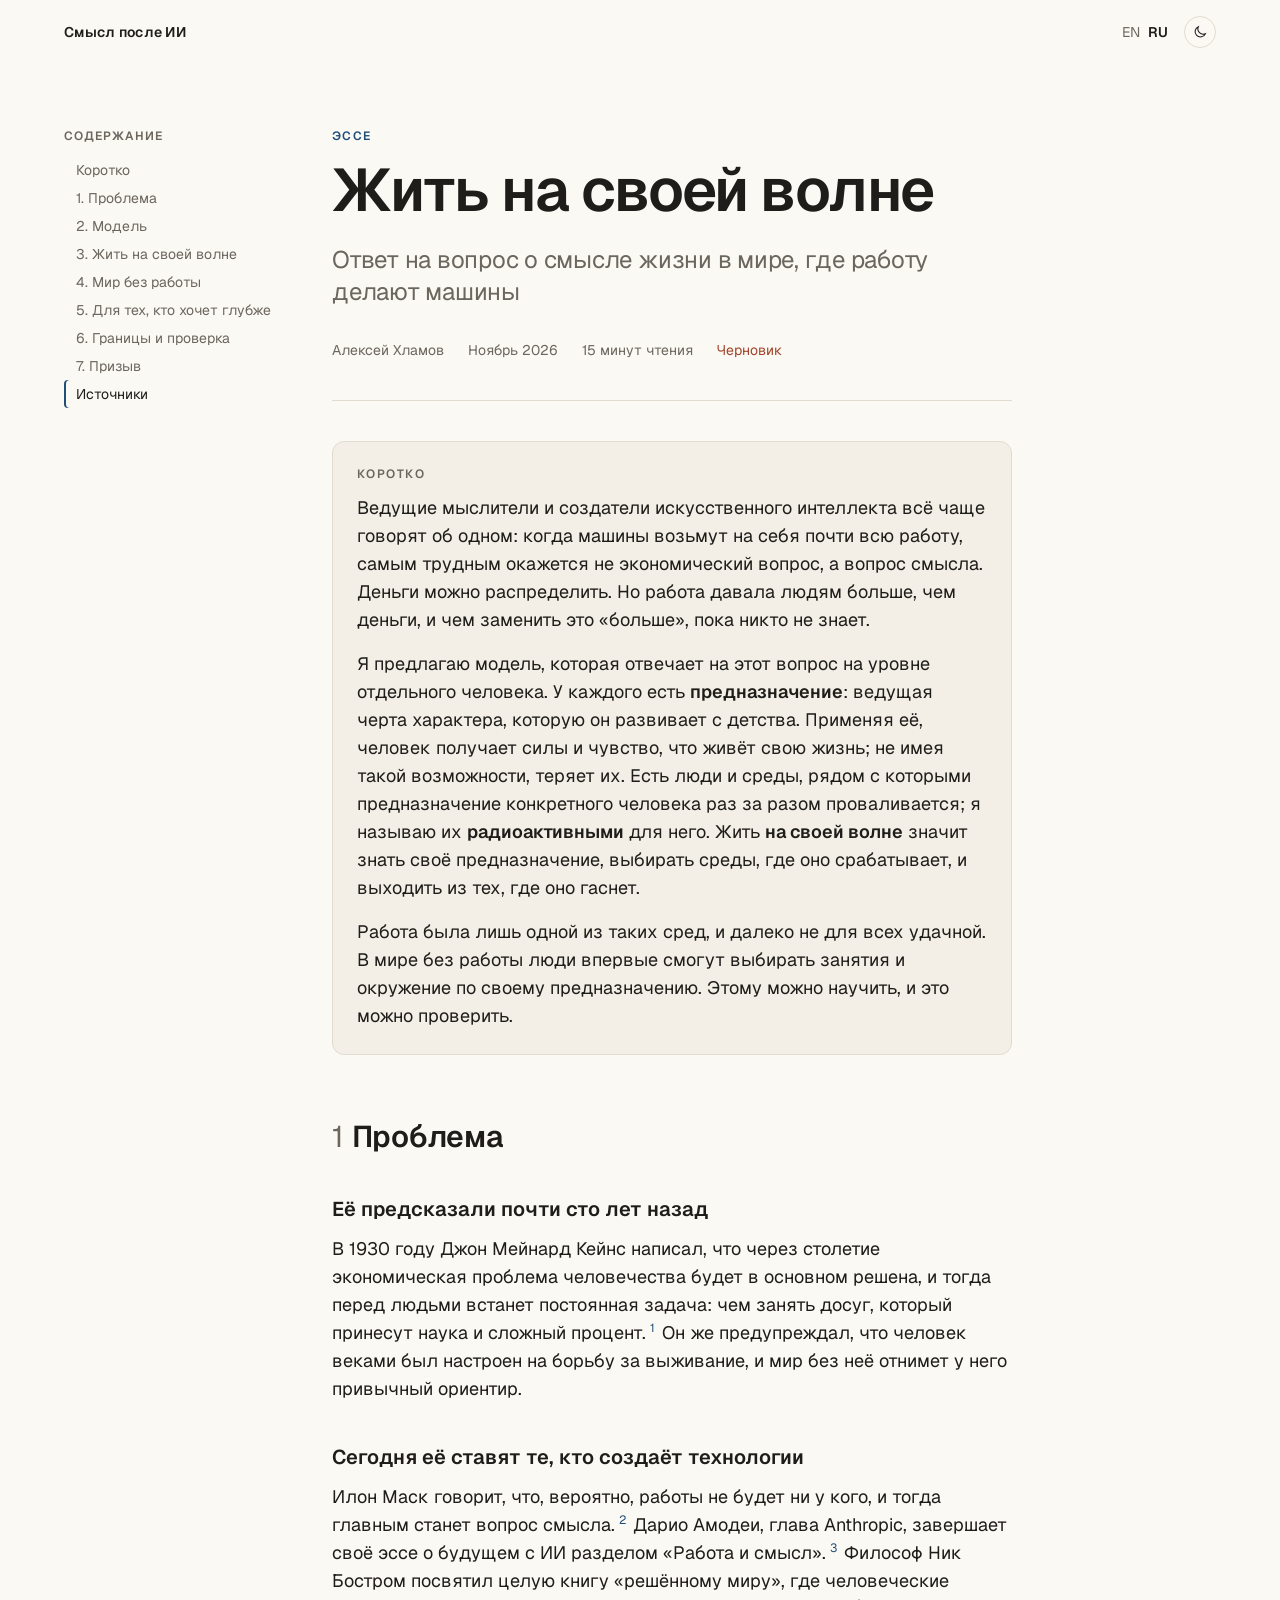
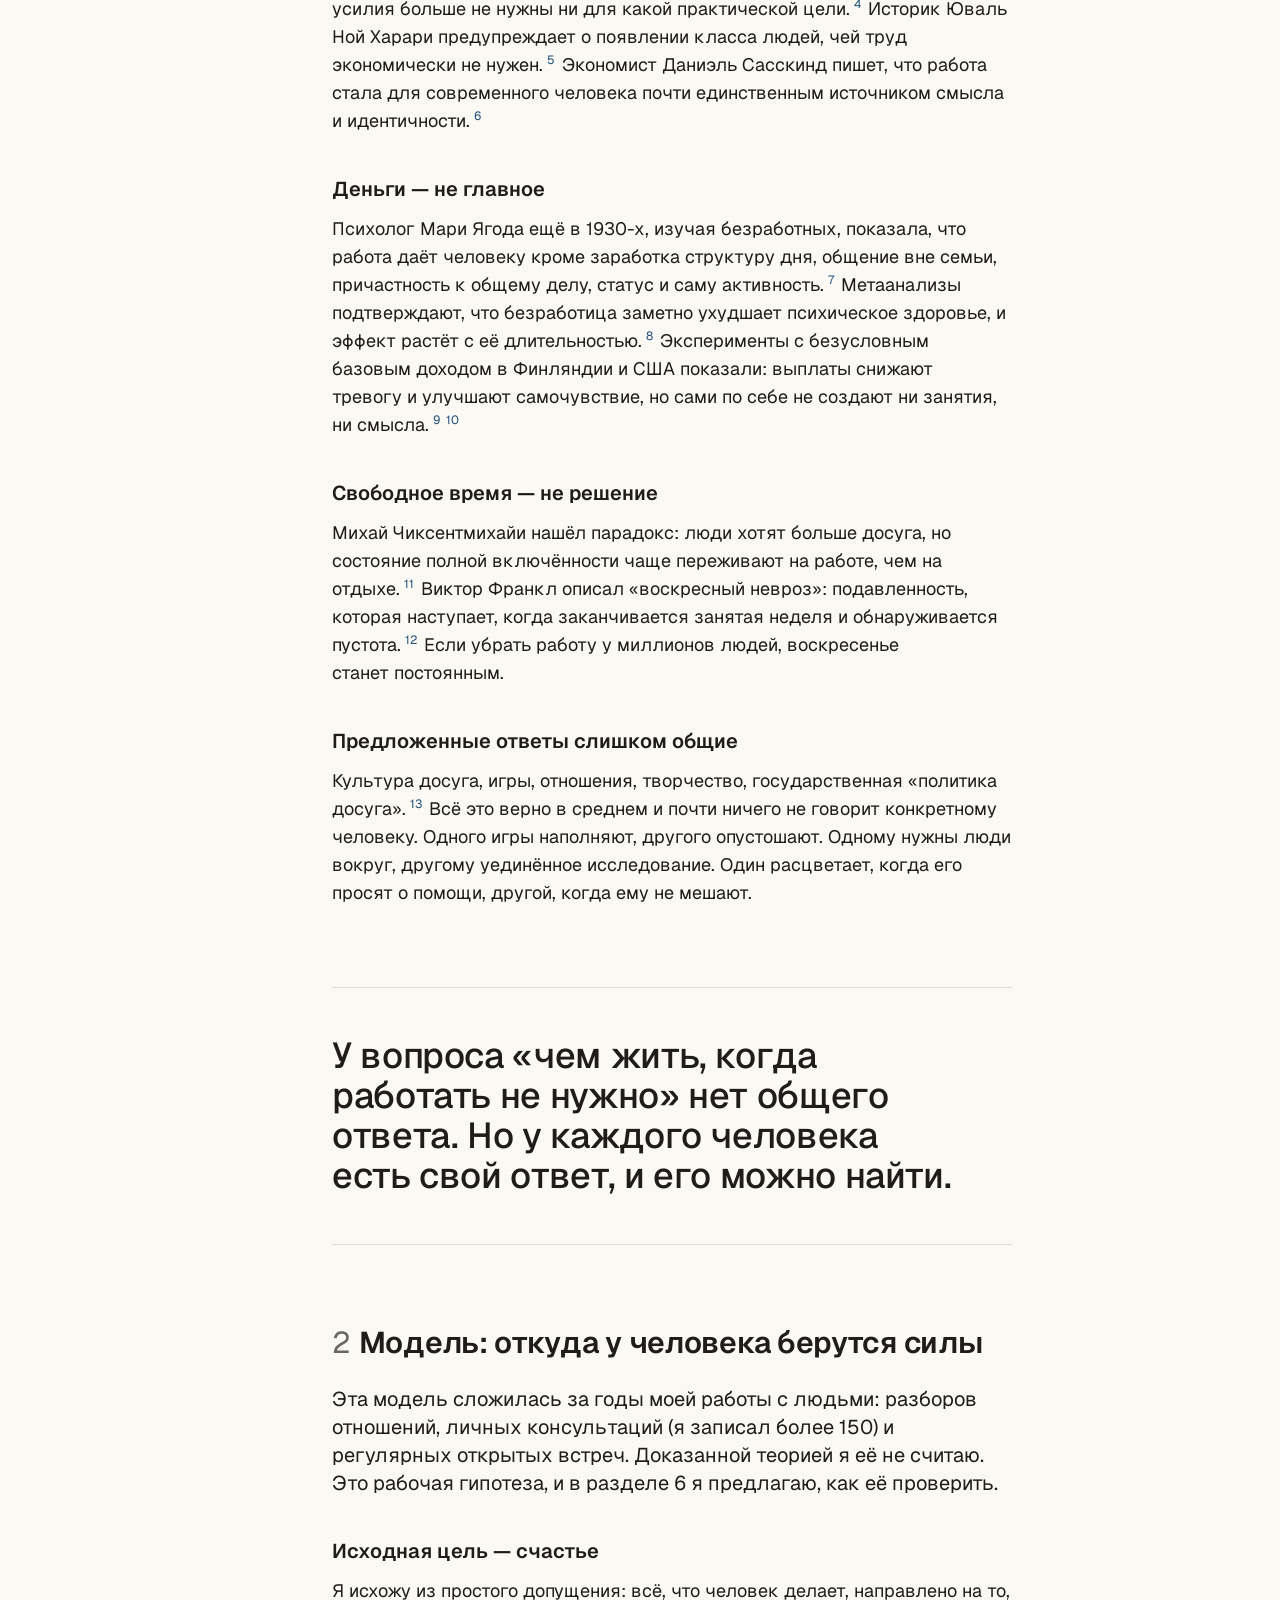
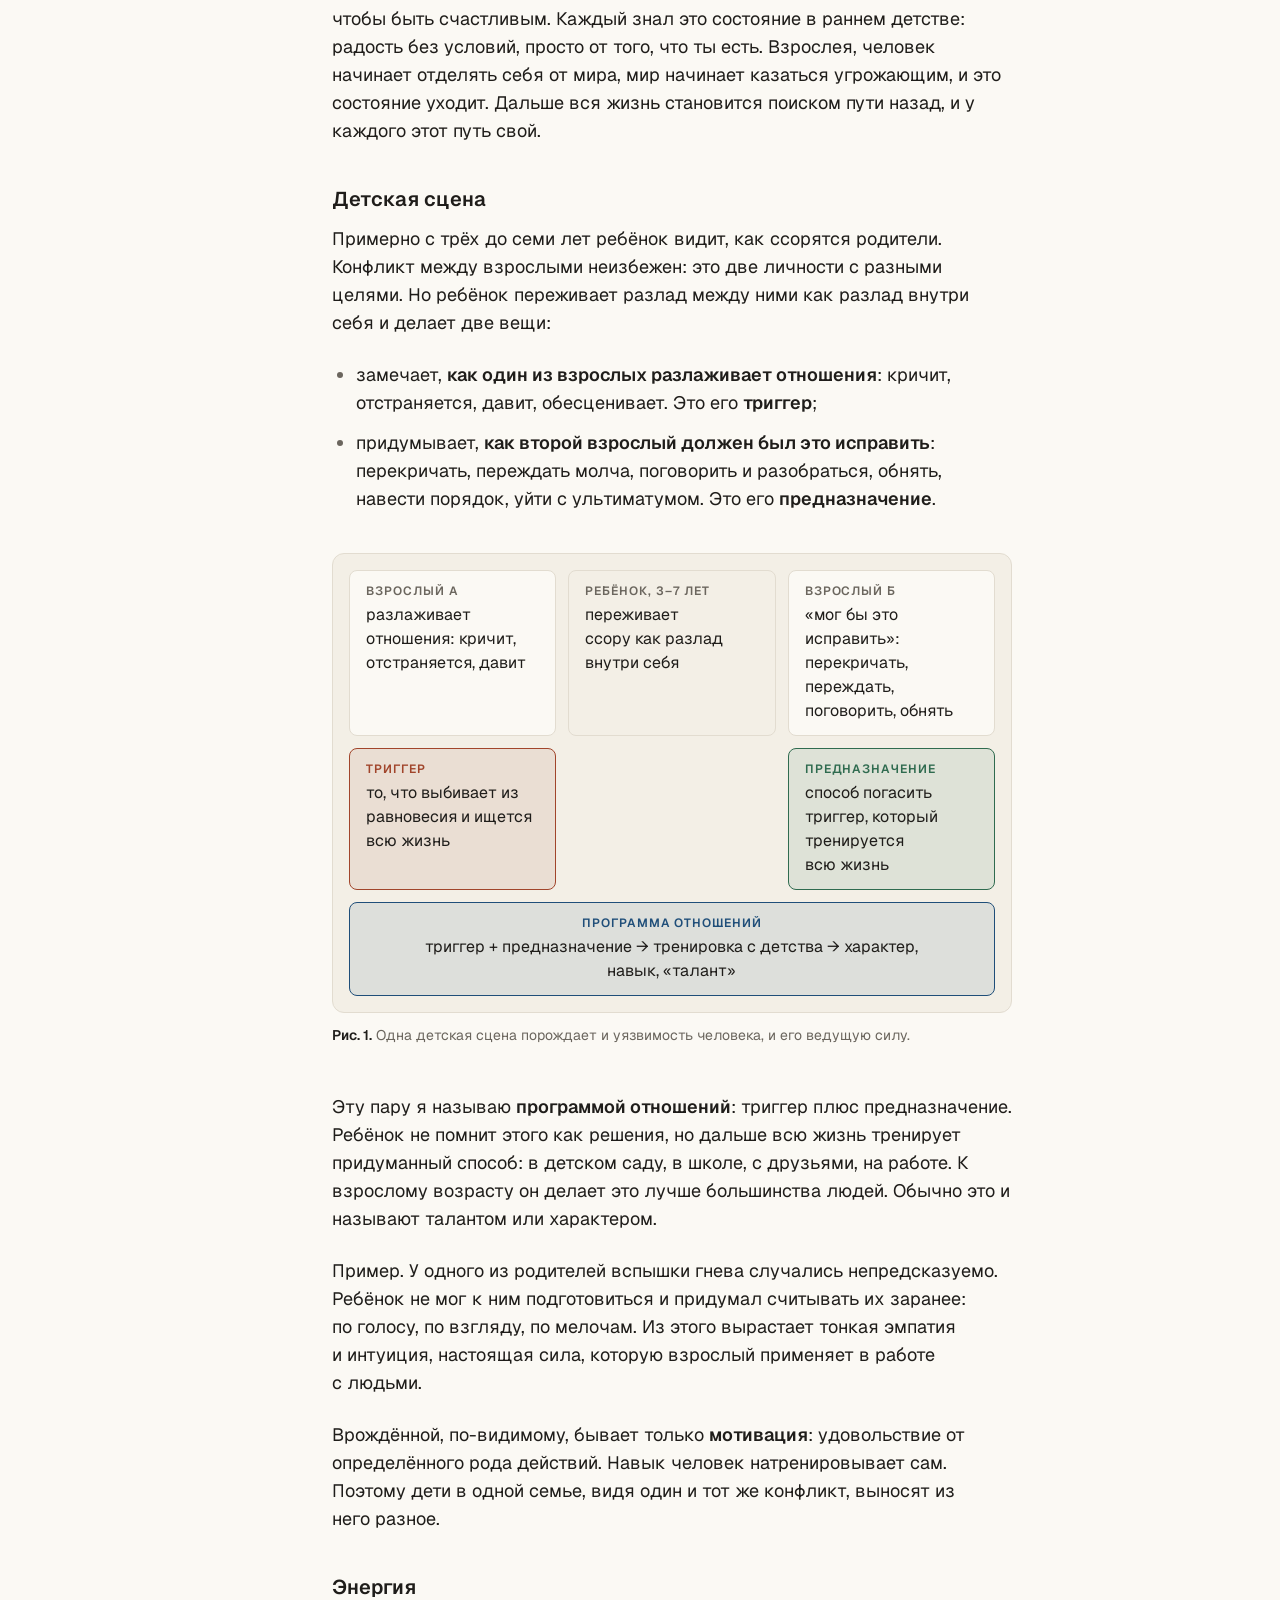
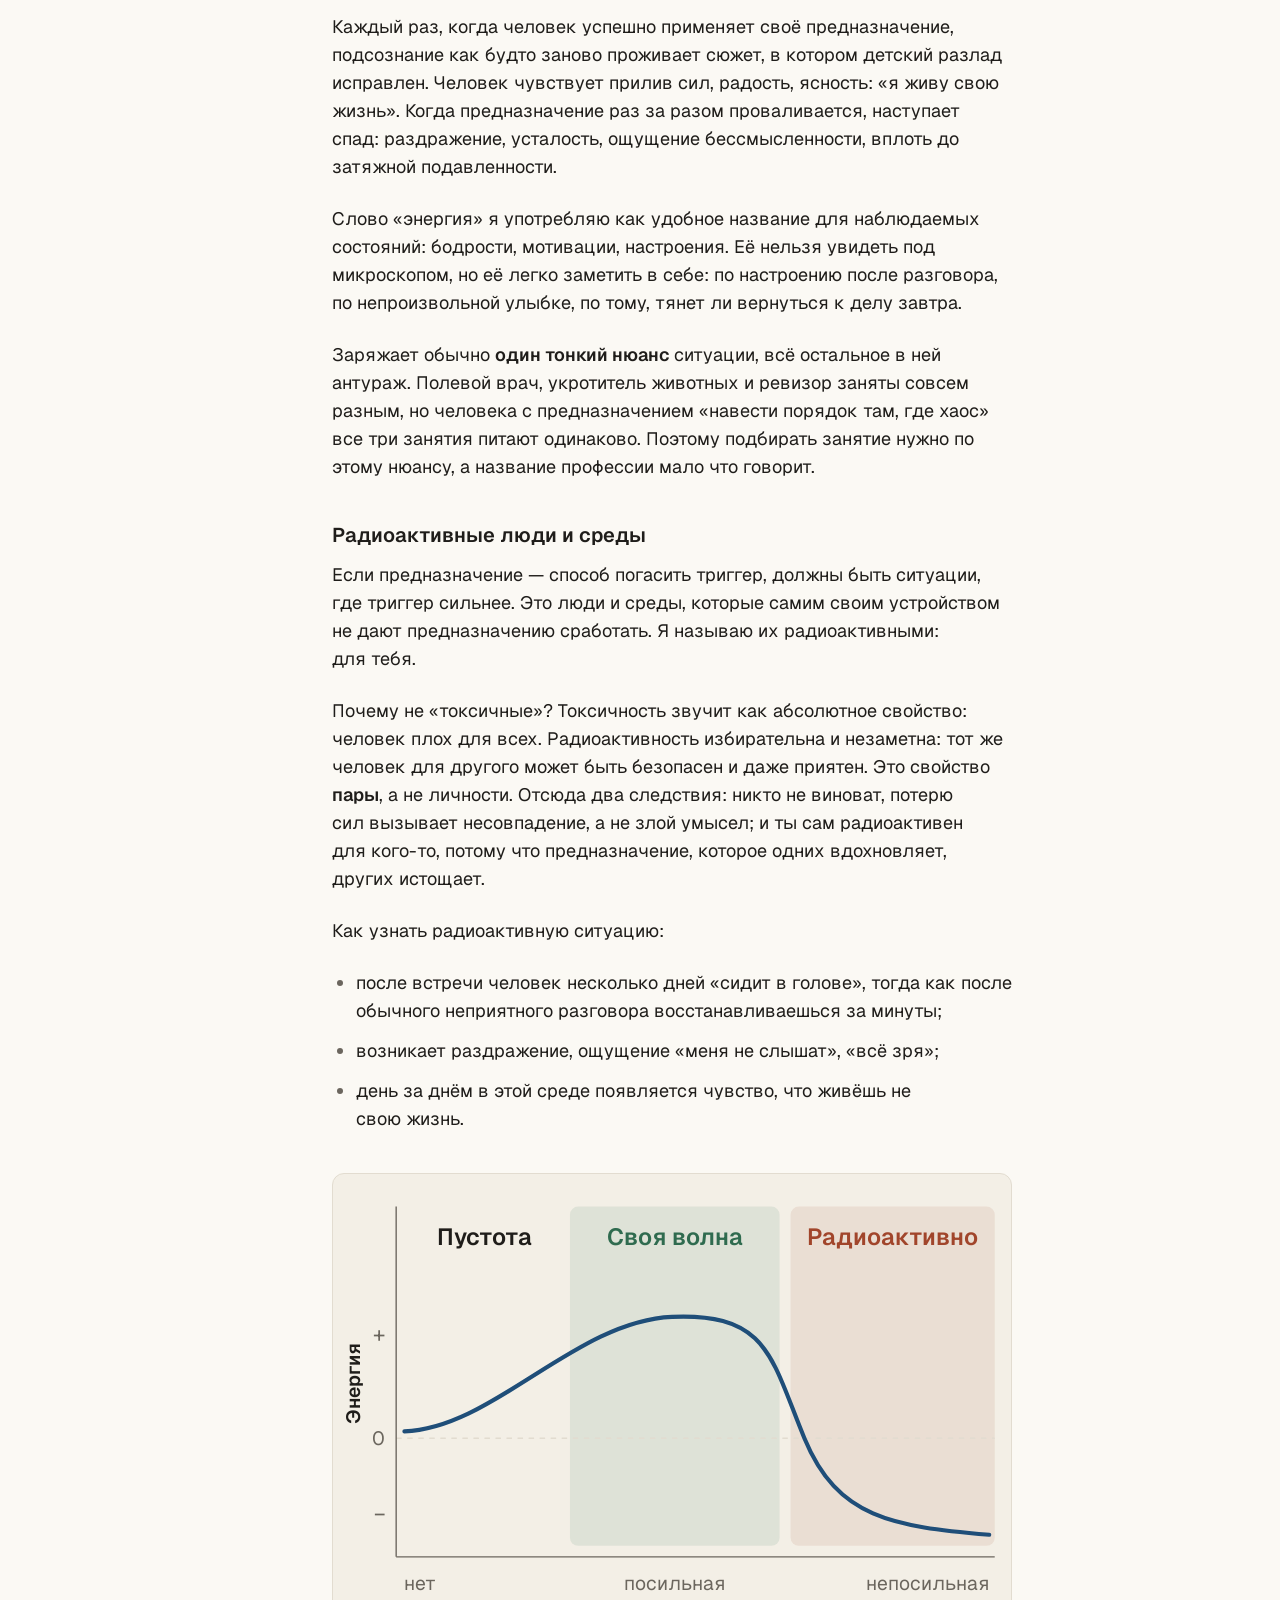
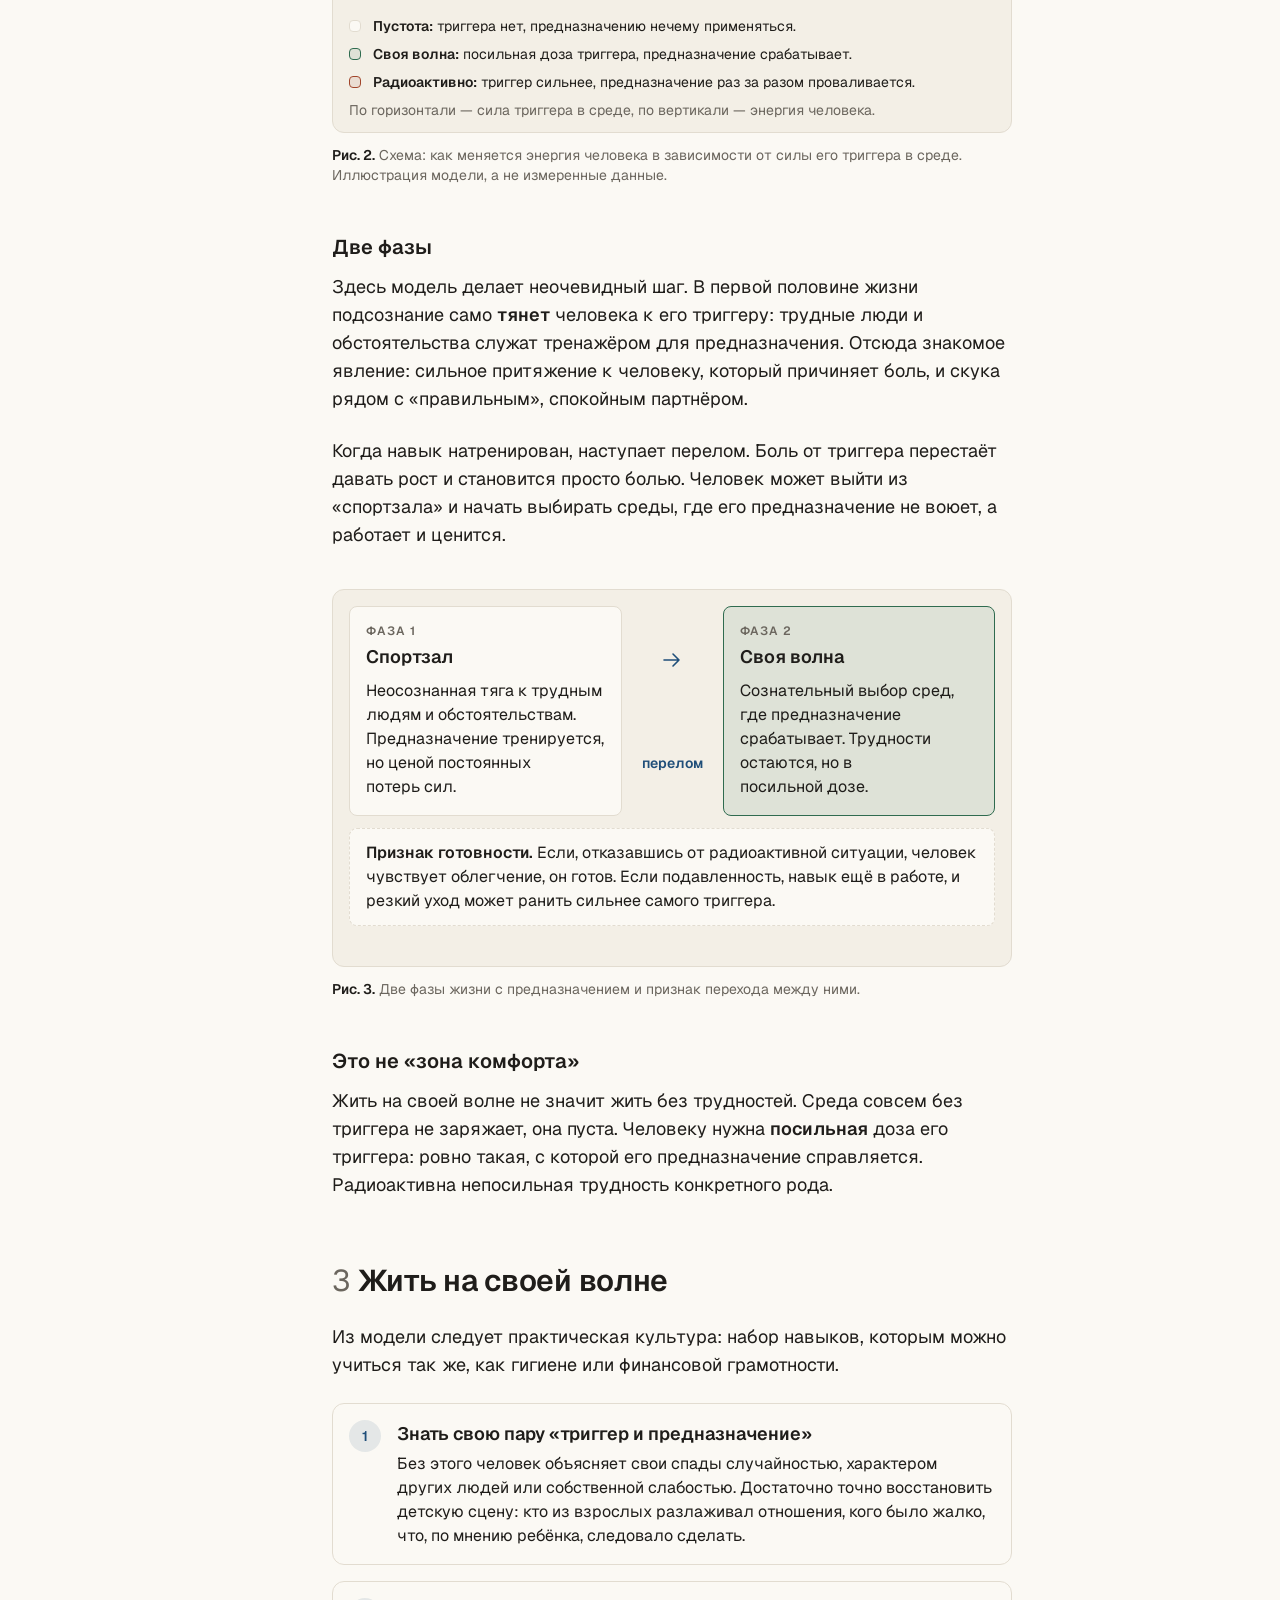
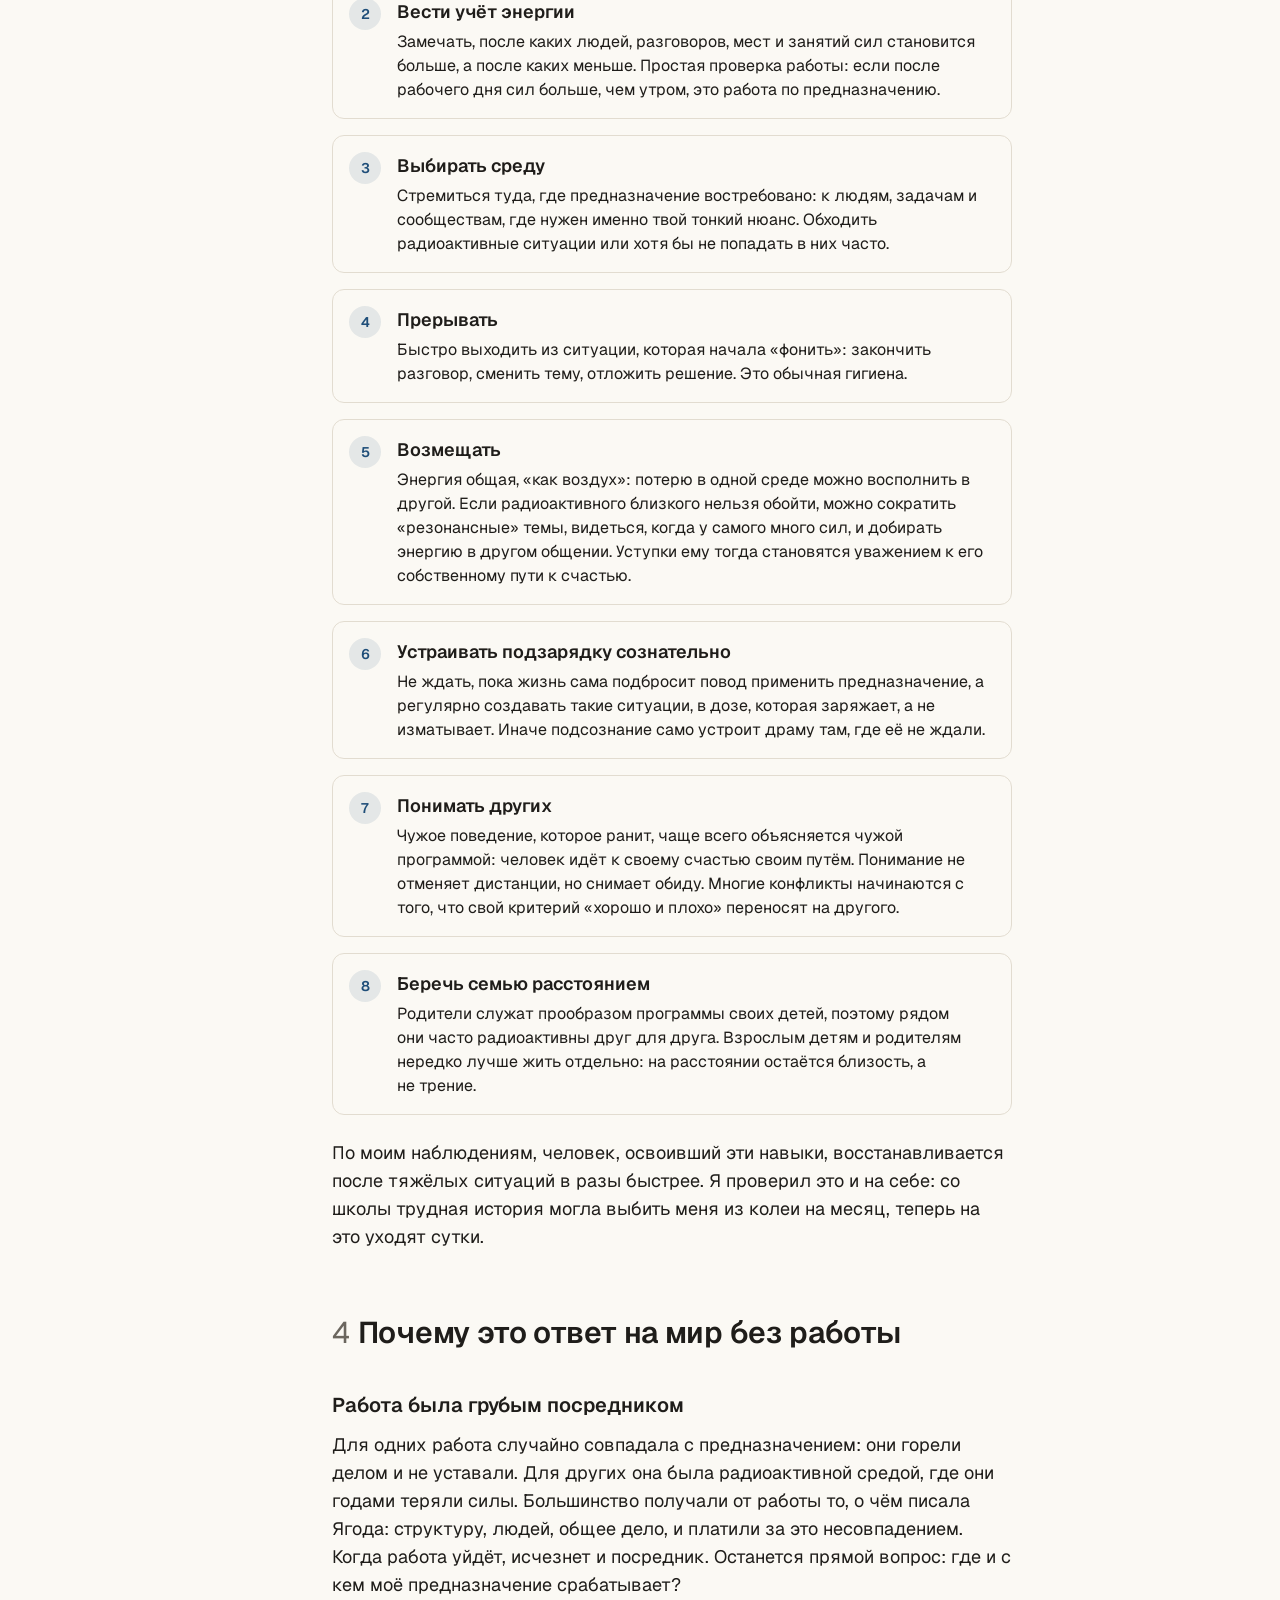
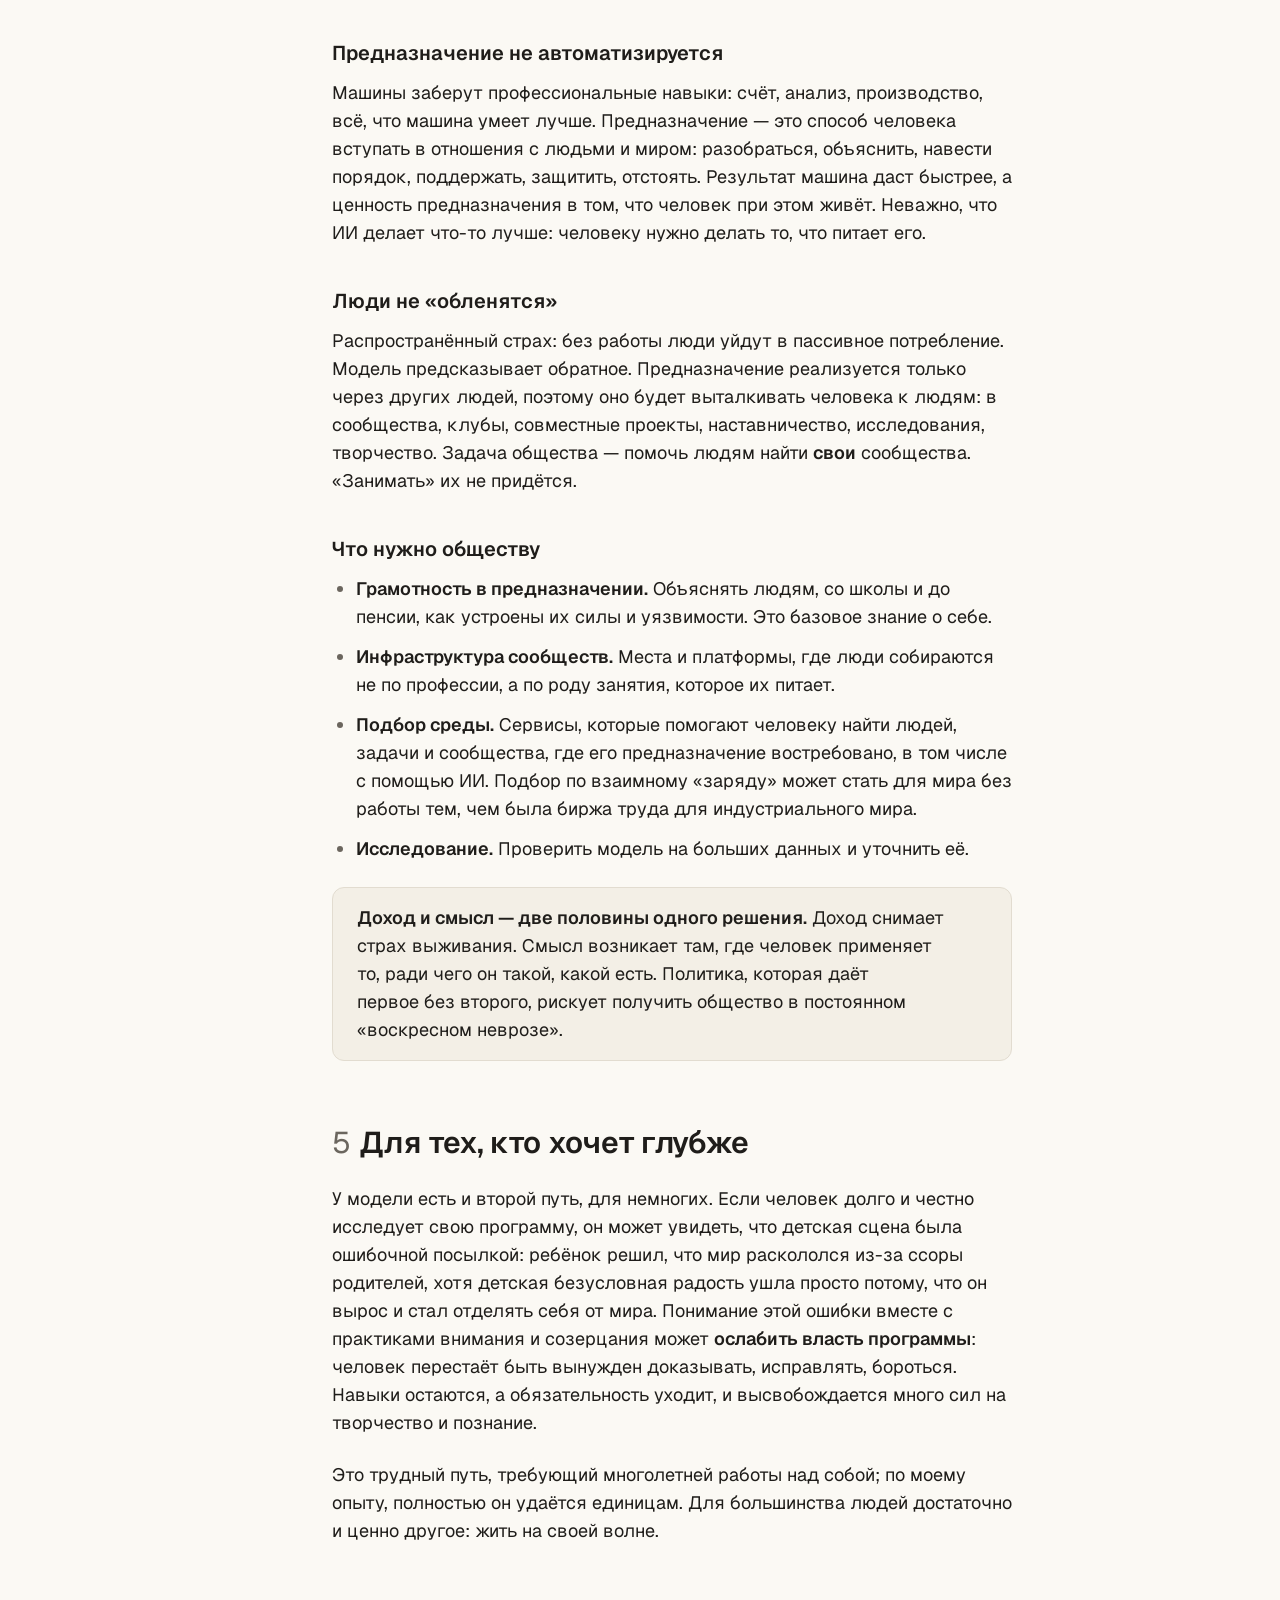
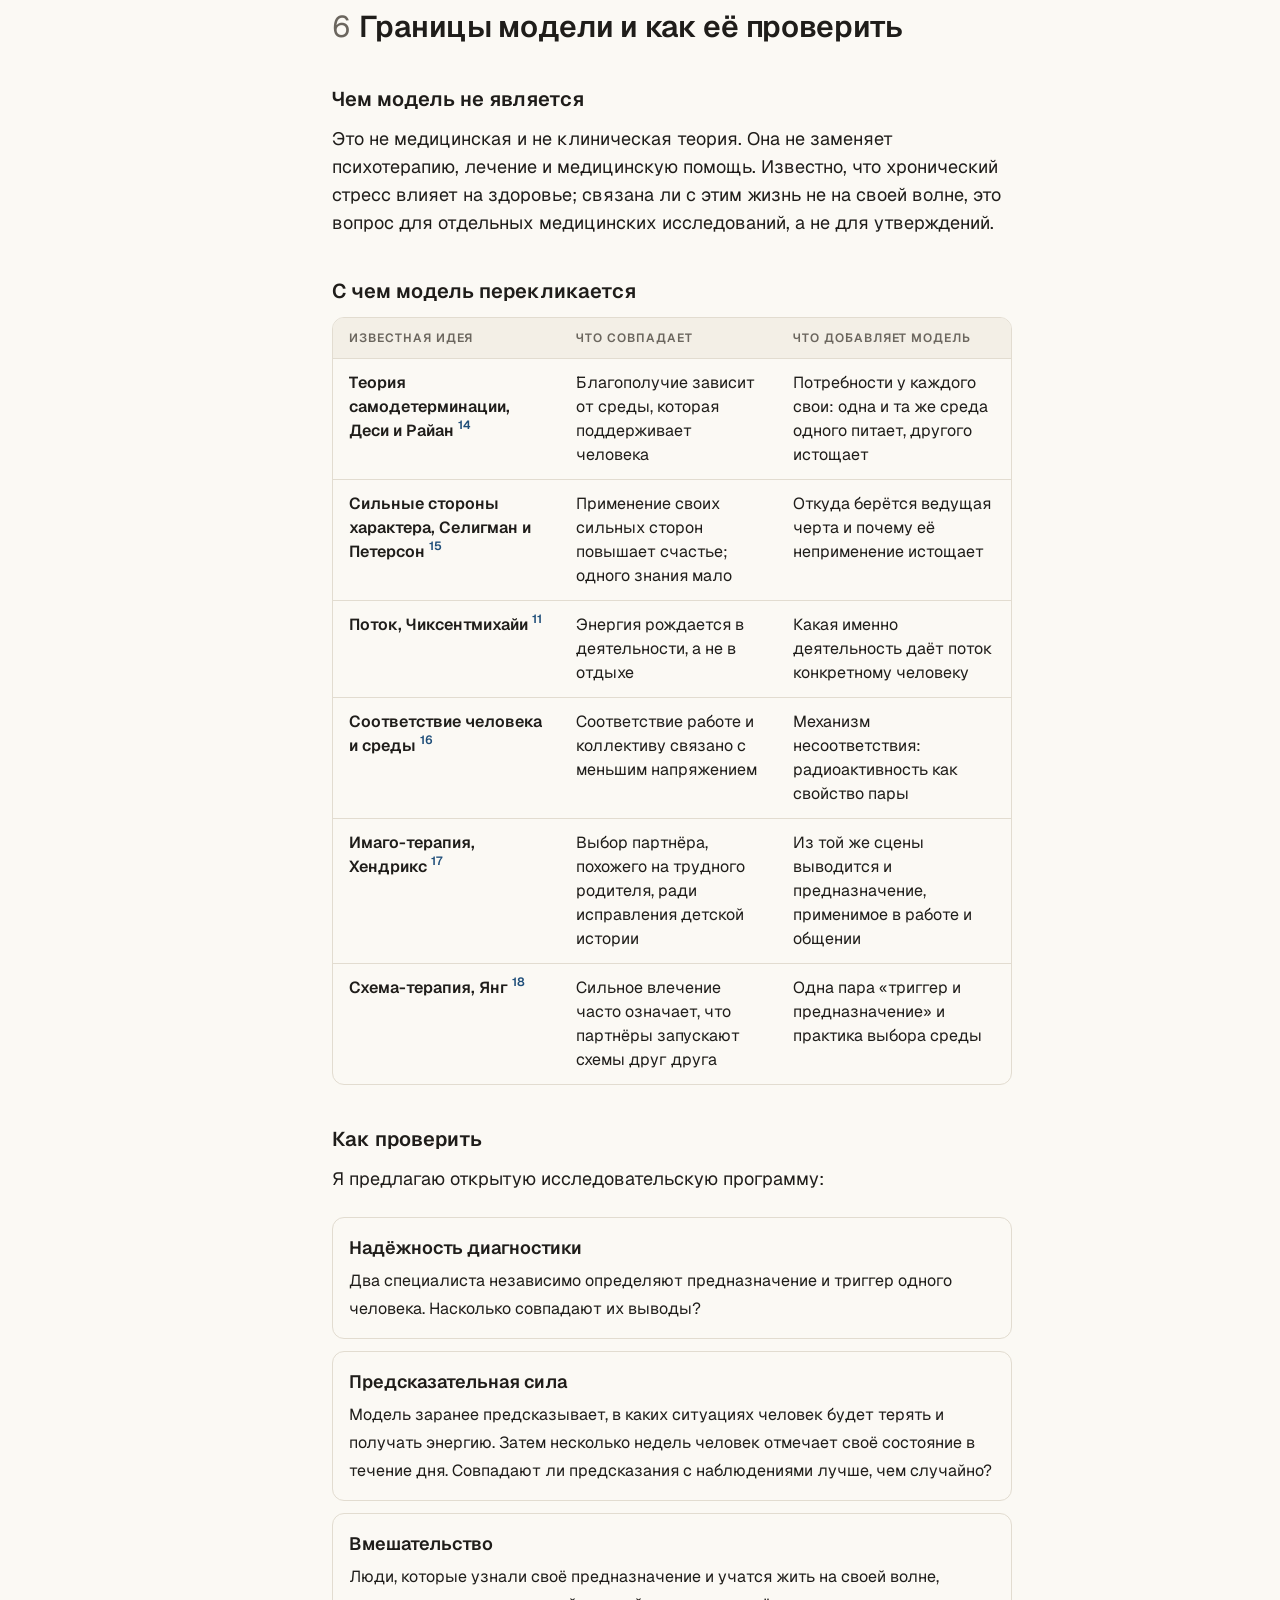
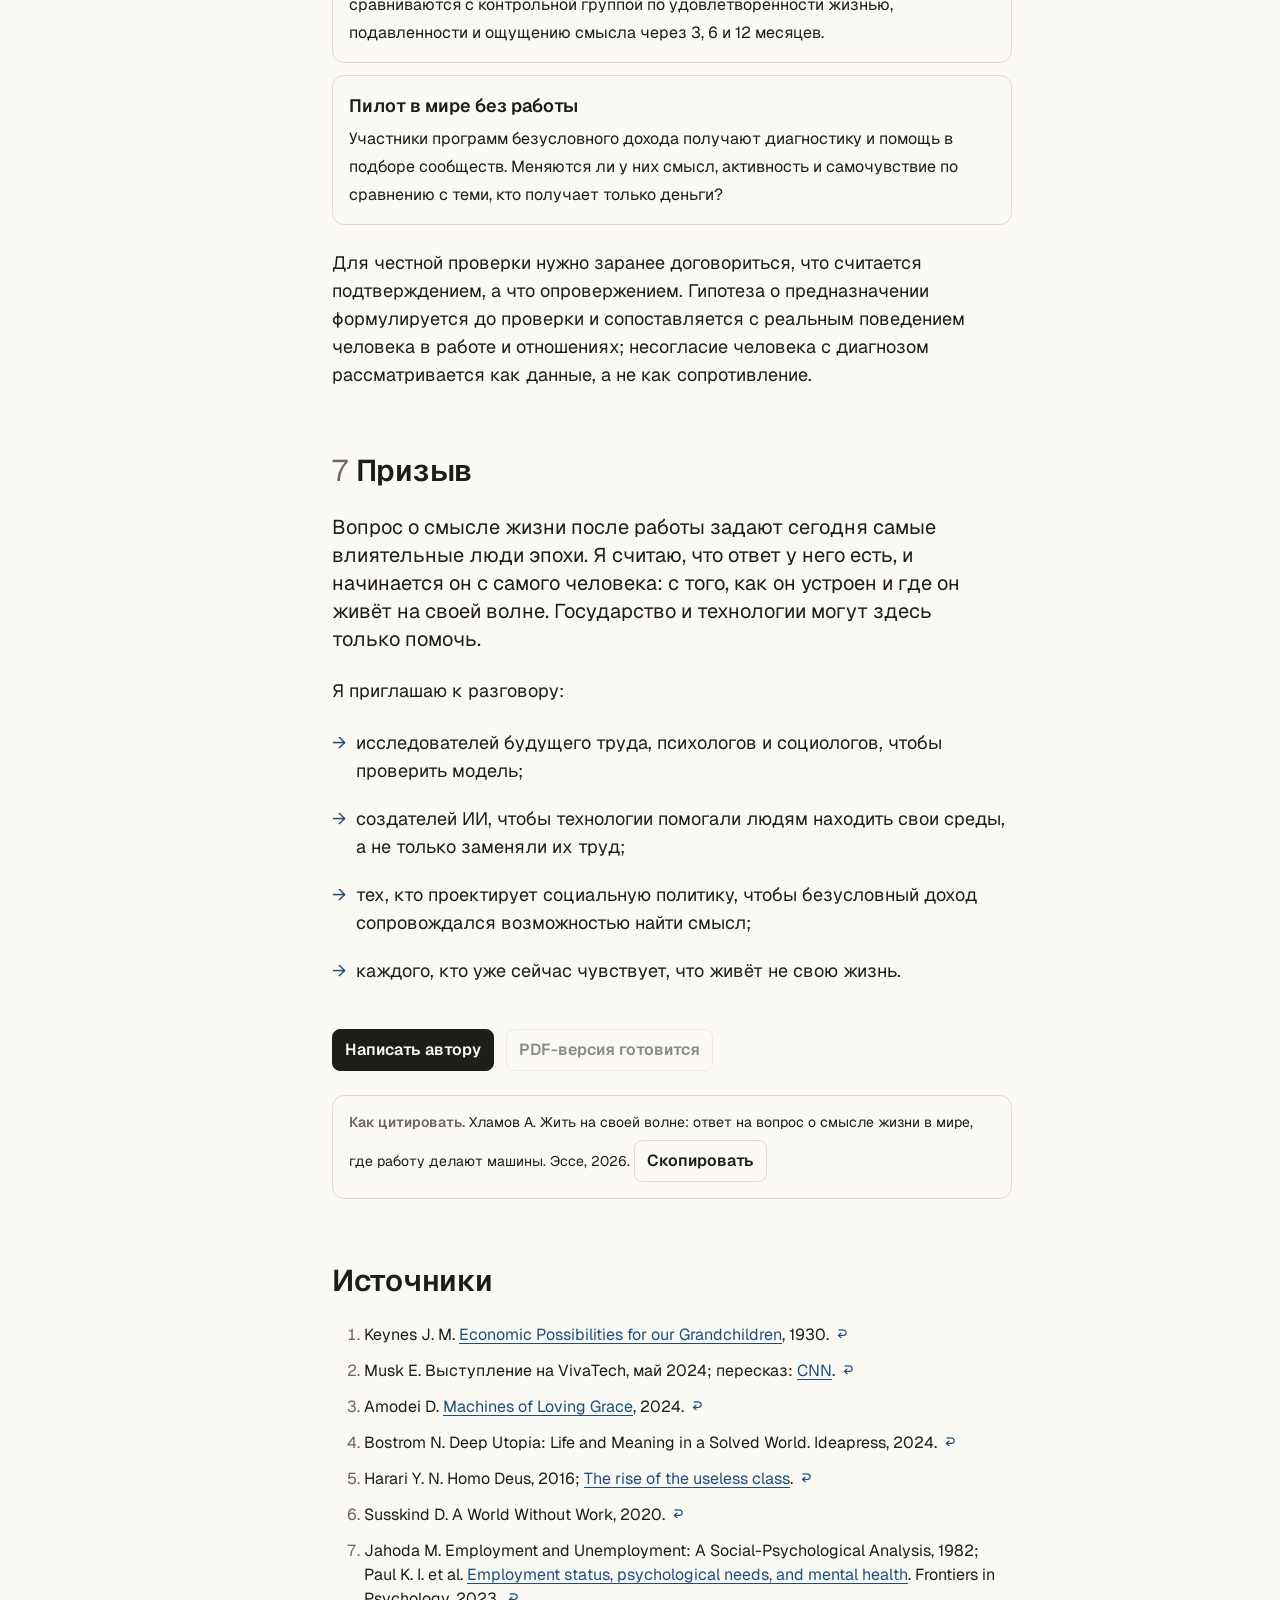
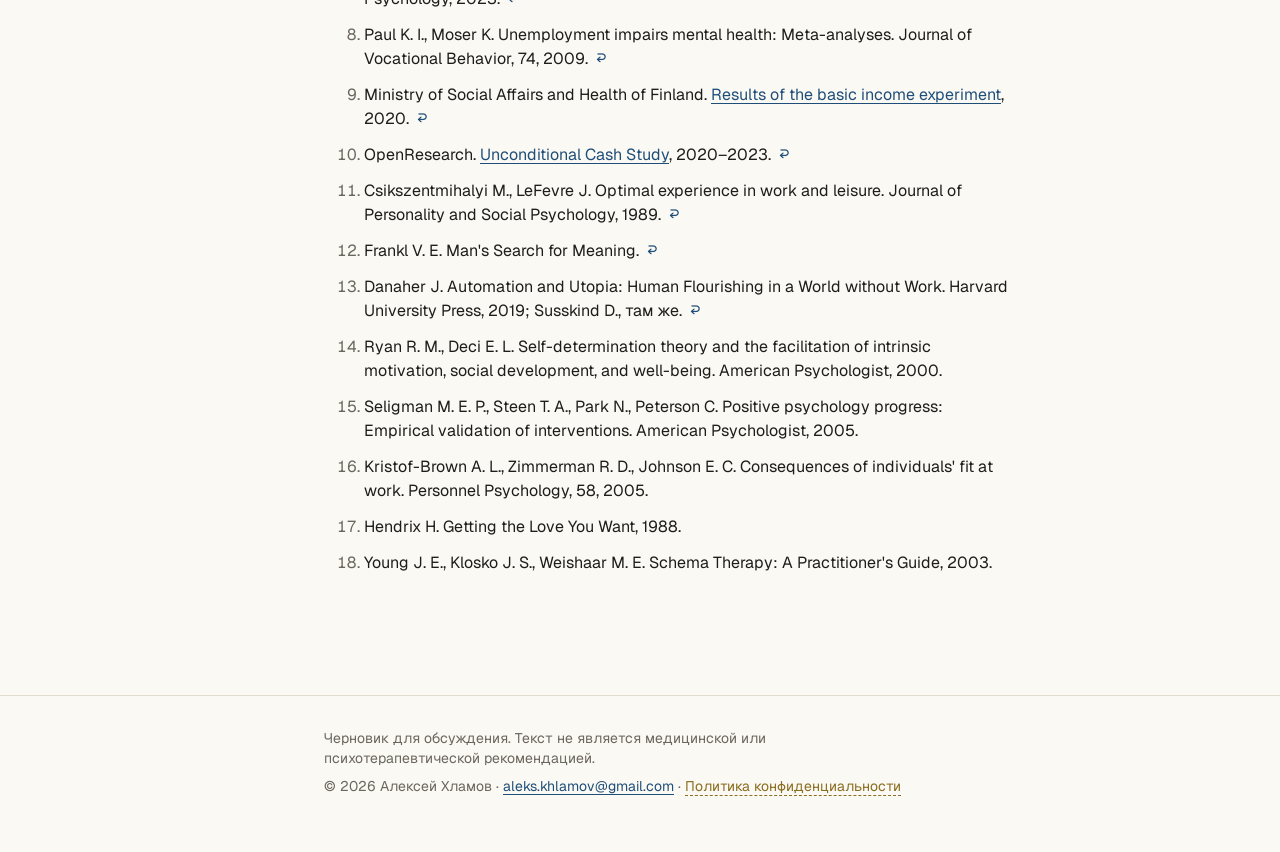
==== commit 714d1a29: "Более 150 консультаций Co-Authored-By: Claude Opus 5.5 <noreply@anthropic.com>" ====
--- a/ru/index.html
+++ b/ru/index.html
@@ -133,7 +133,7 @@
 
       <section id="model" aria-labelledby="model-h">
         <h2 id="model-h"><span class="num">2</span>Модель: откуда у человека берутся силы</h2>
-        <p class="lead">Эта модель сложилась за годы моей работы с людьми: разборов отношений, личных консультаций (я записал около 150) и регулярных открытых встреч. Доказанной теорией я её не считаю. Это рабочая гипотеза, и в разделе 6 я предлагаю, как её проверить.</p>
+        <p class="lead">Эта модель сложилась за годы моей работы с людьми: разборов отношений, личных консультаций (я записал более 150) и регулярных открытых встреч. Доказанной теорией я её не считаю. Это рабочая гипотеза, и в разделе 6 я предлагаю, как её проверить.</p>
 
         <h3>Исходная цель — счастье</h3>
         <p>Я исхожу из простого допущения: всё, что человек делает, направлено на то, чтобы быть счастливым. Каждый знал это состояние в раннем детстве: радость без условий, просто от того, что ты есть. Взрослея, человек начинает отделять себя от мира, мир начинает казаться угрожающим, и это состояние уходит. Дальше вся жизнь становится поиском пути назад, и у каждого этот путь свой.</p>
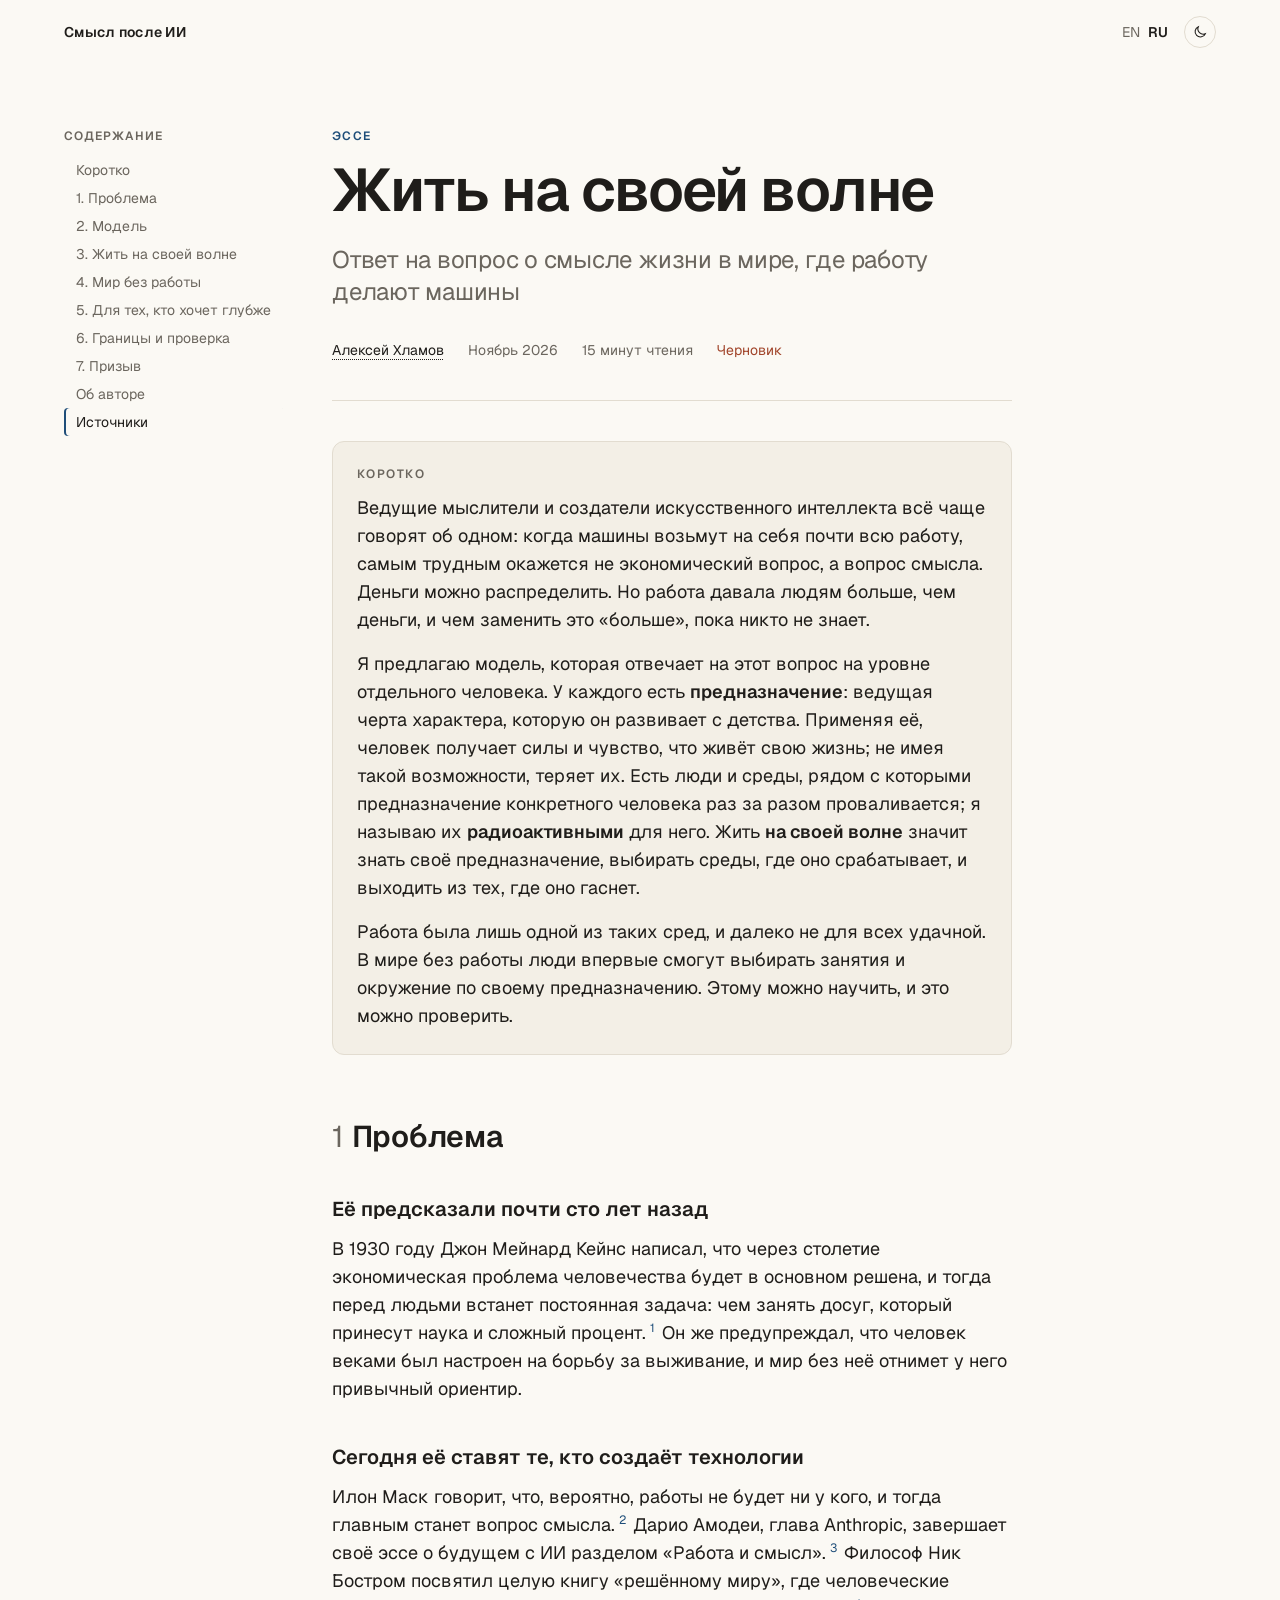
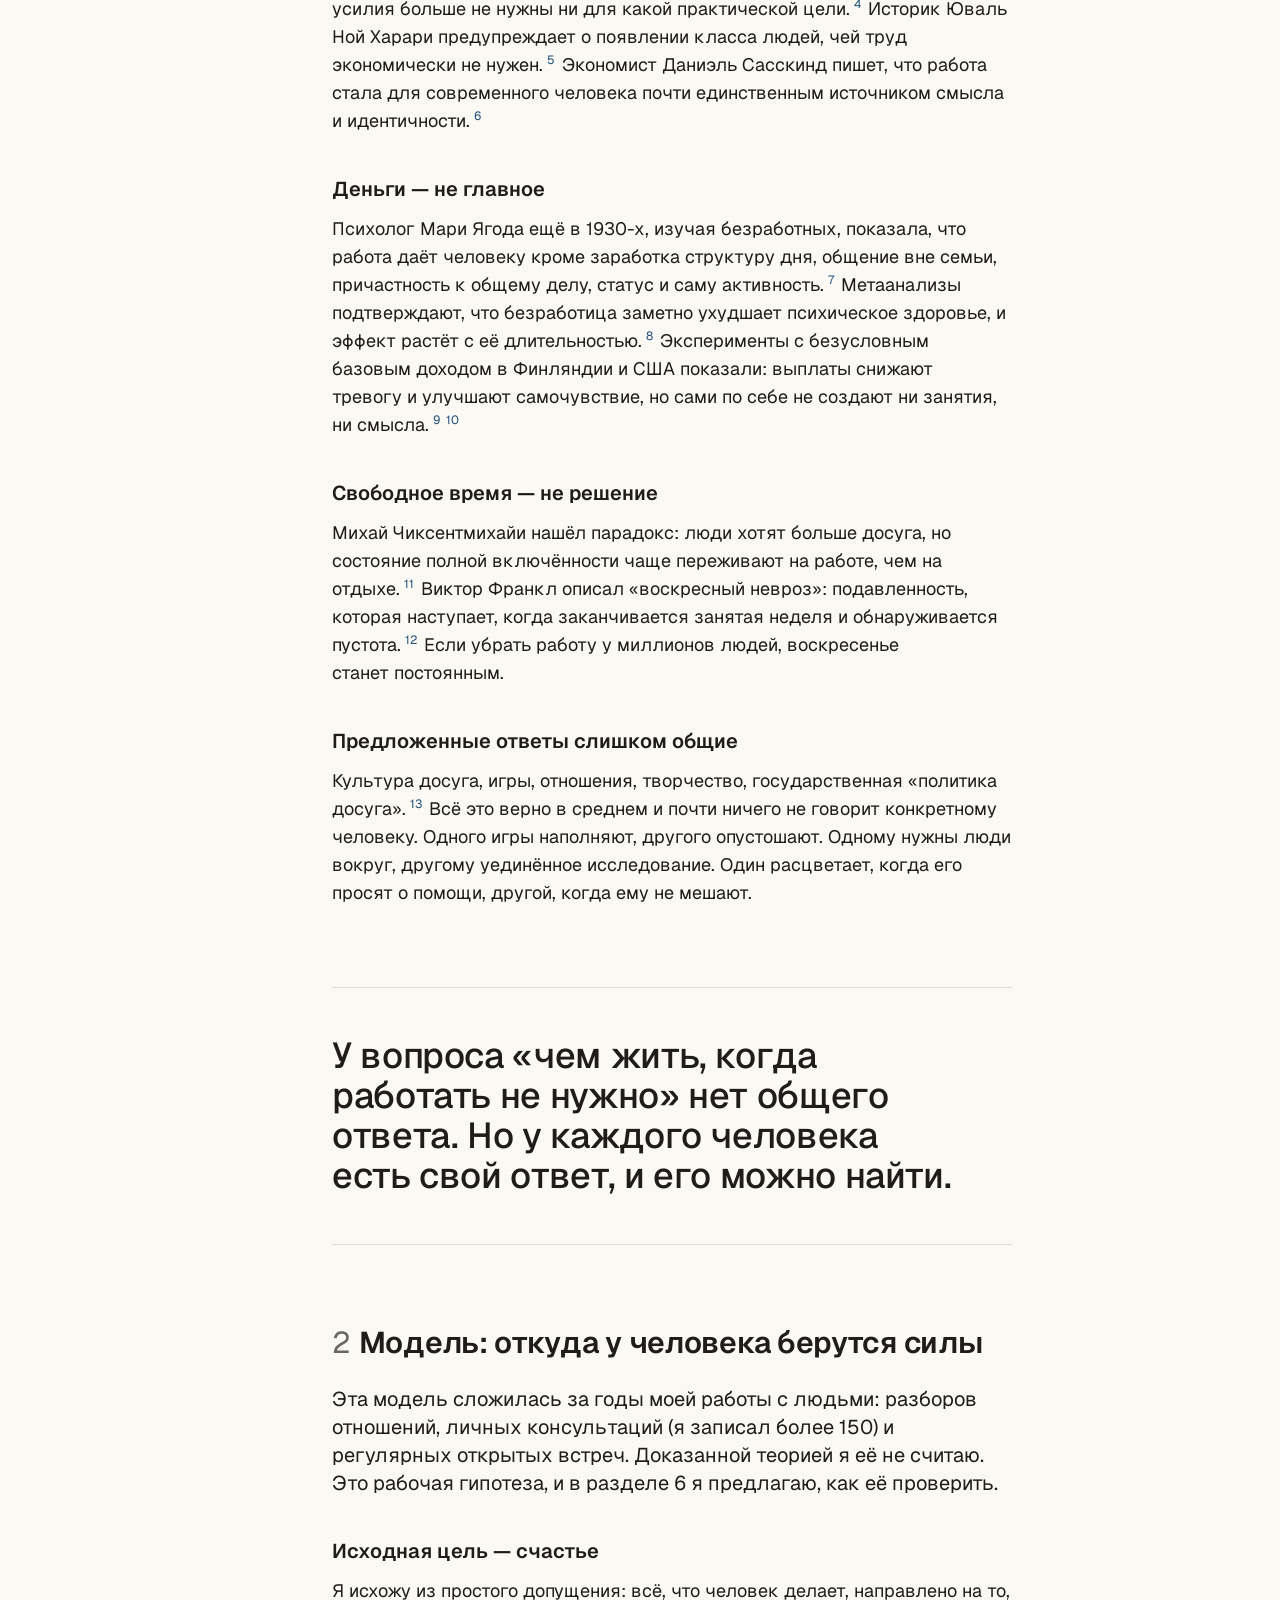
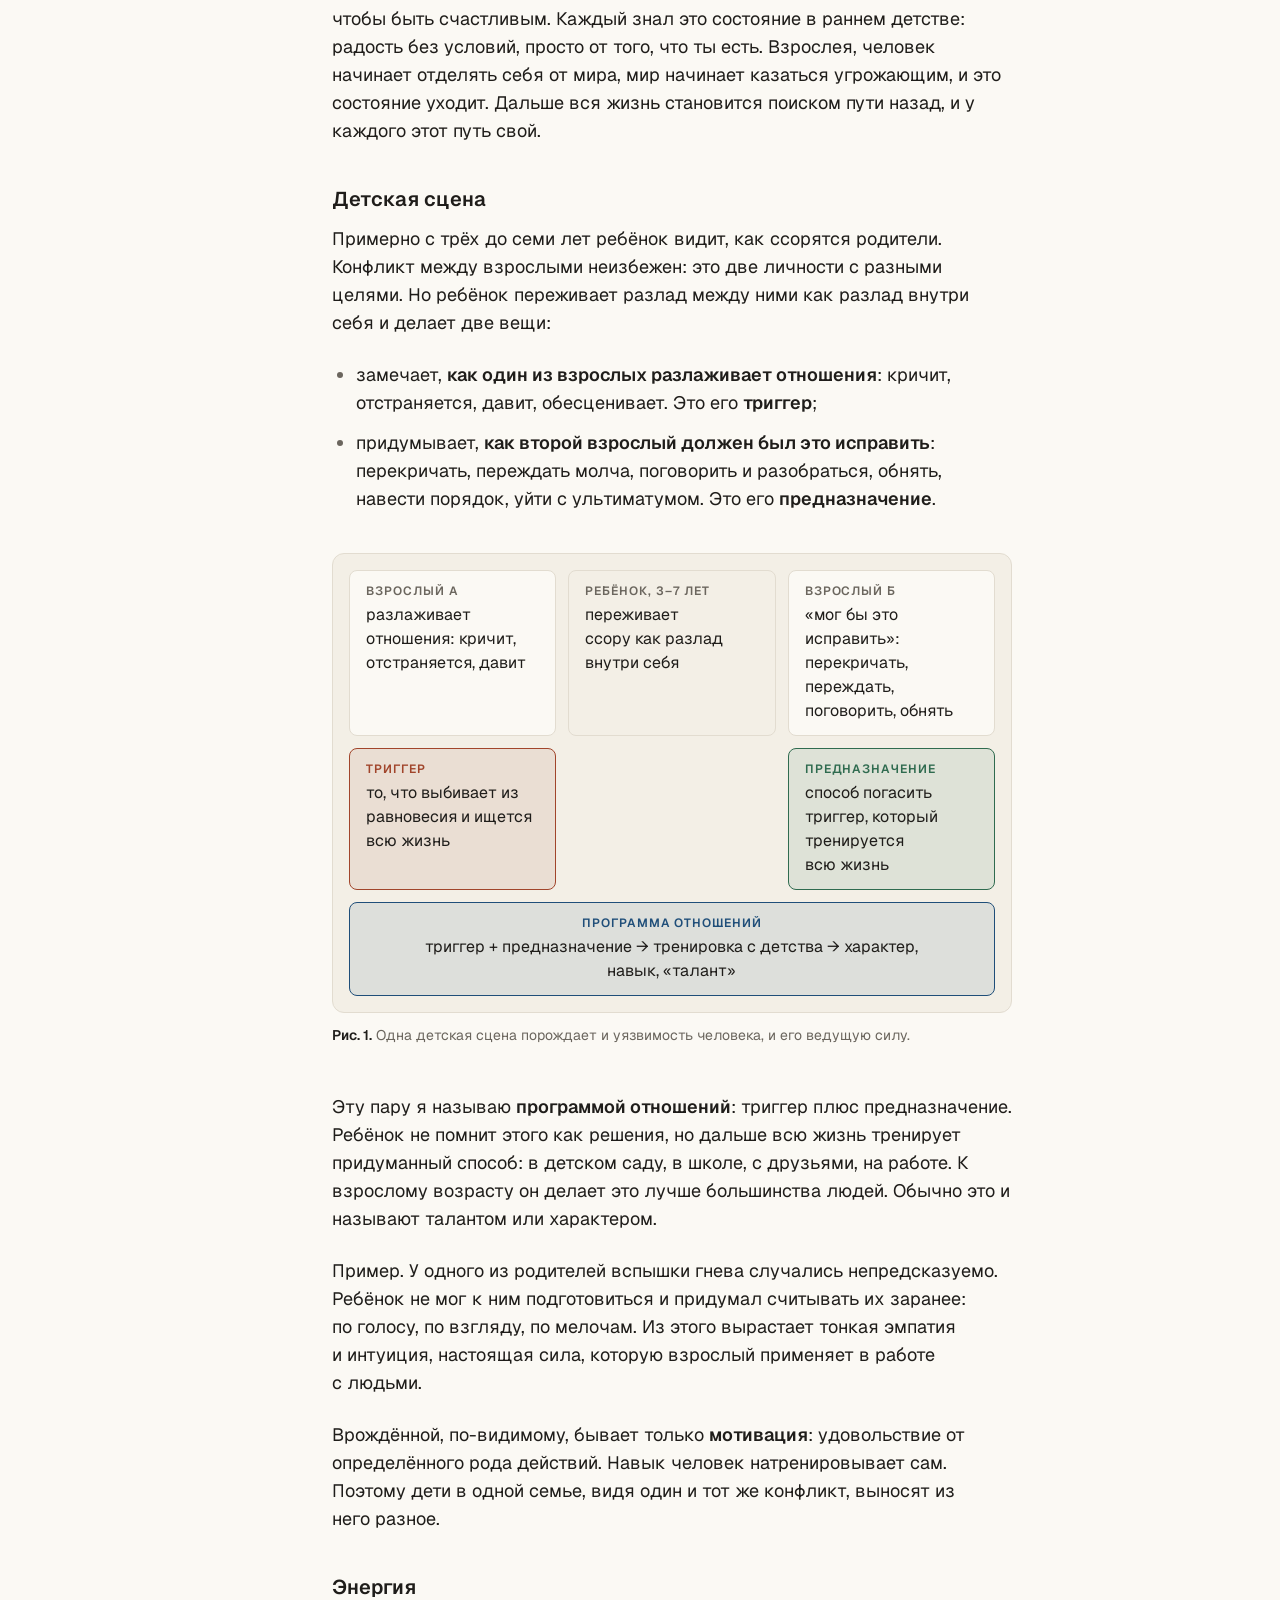
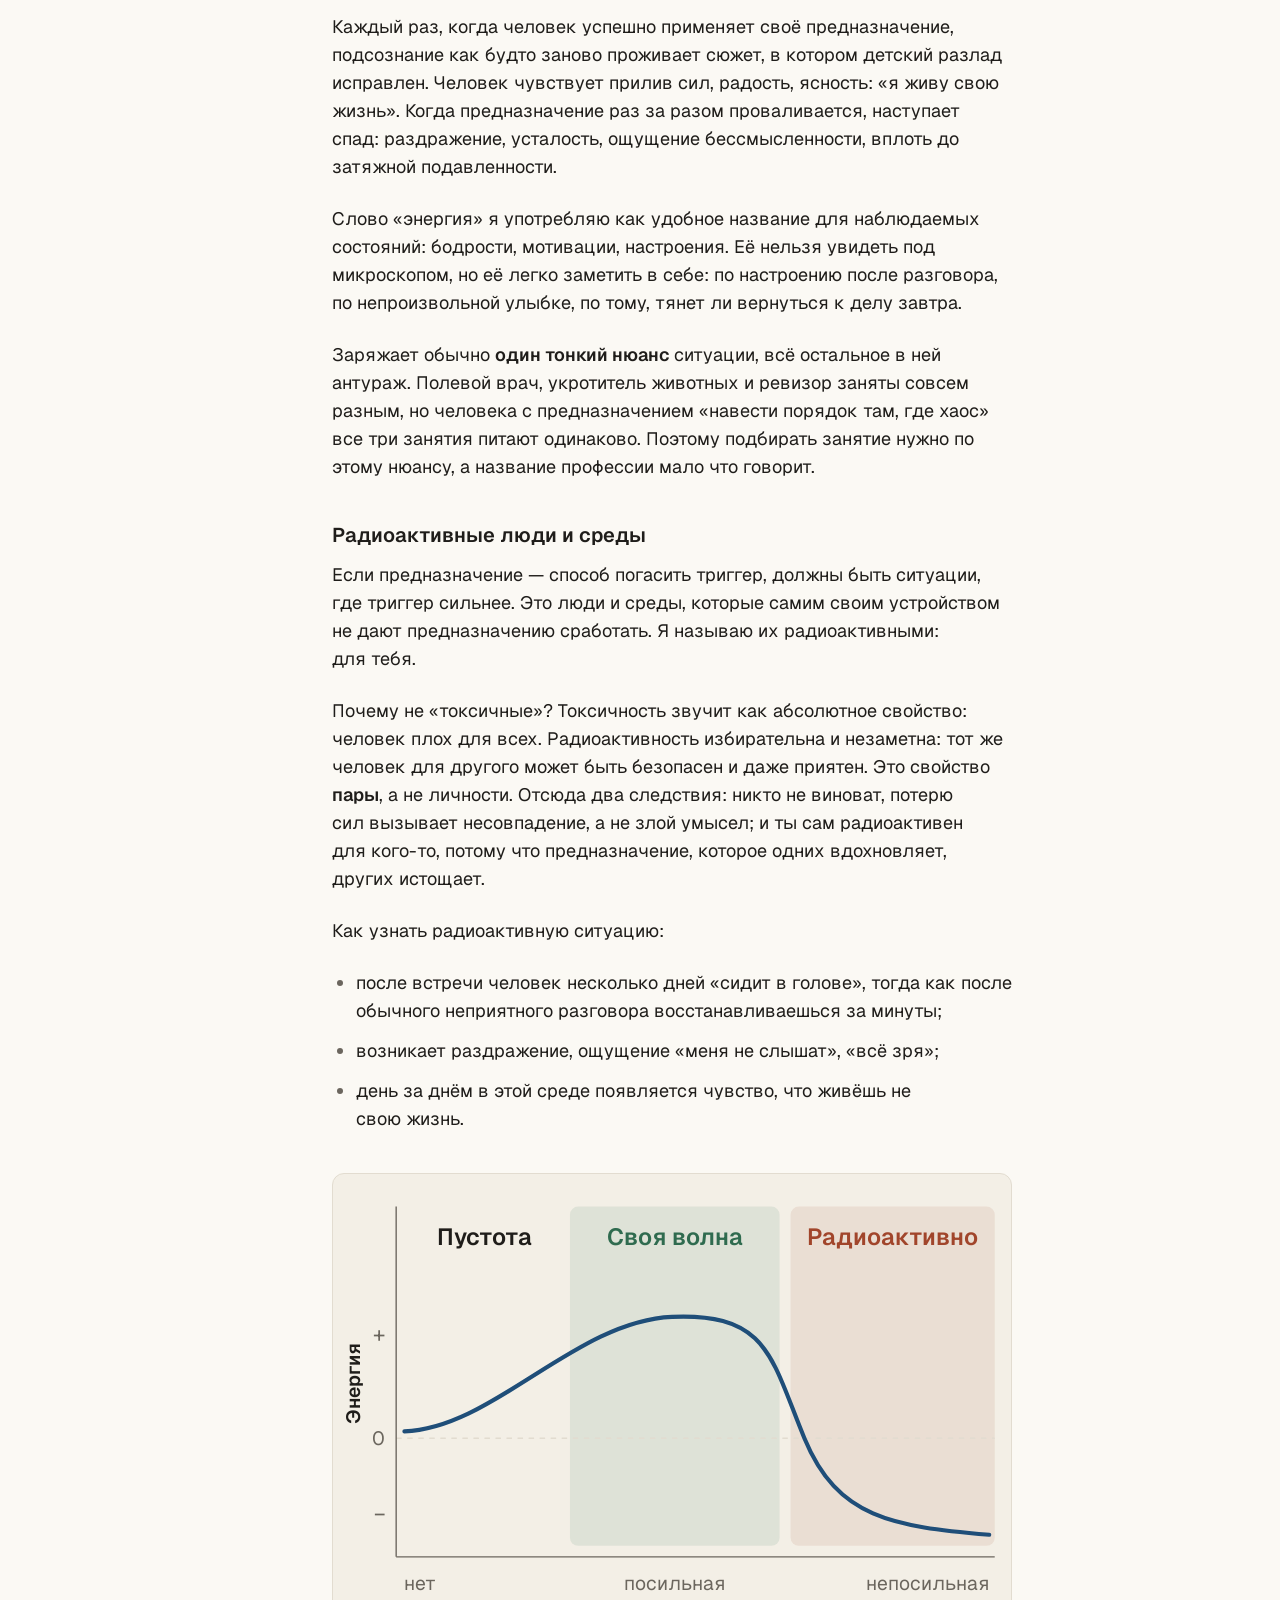
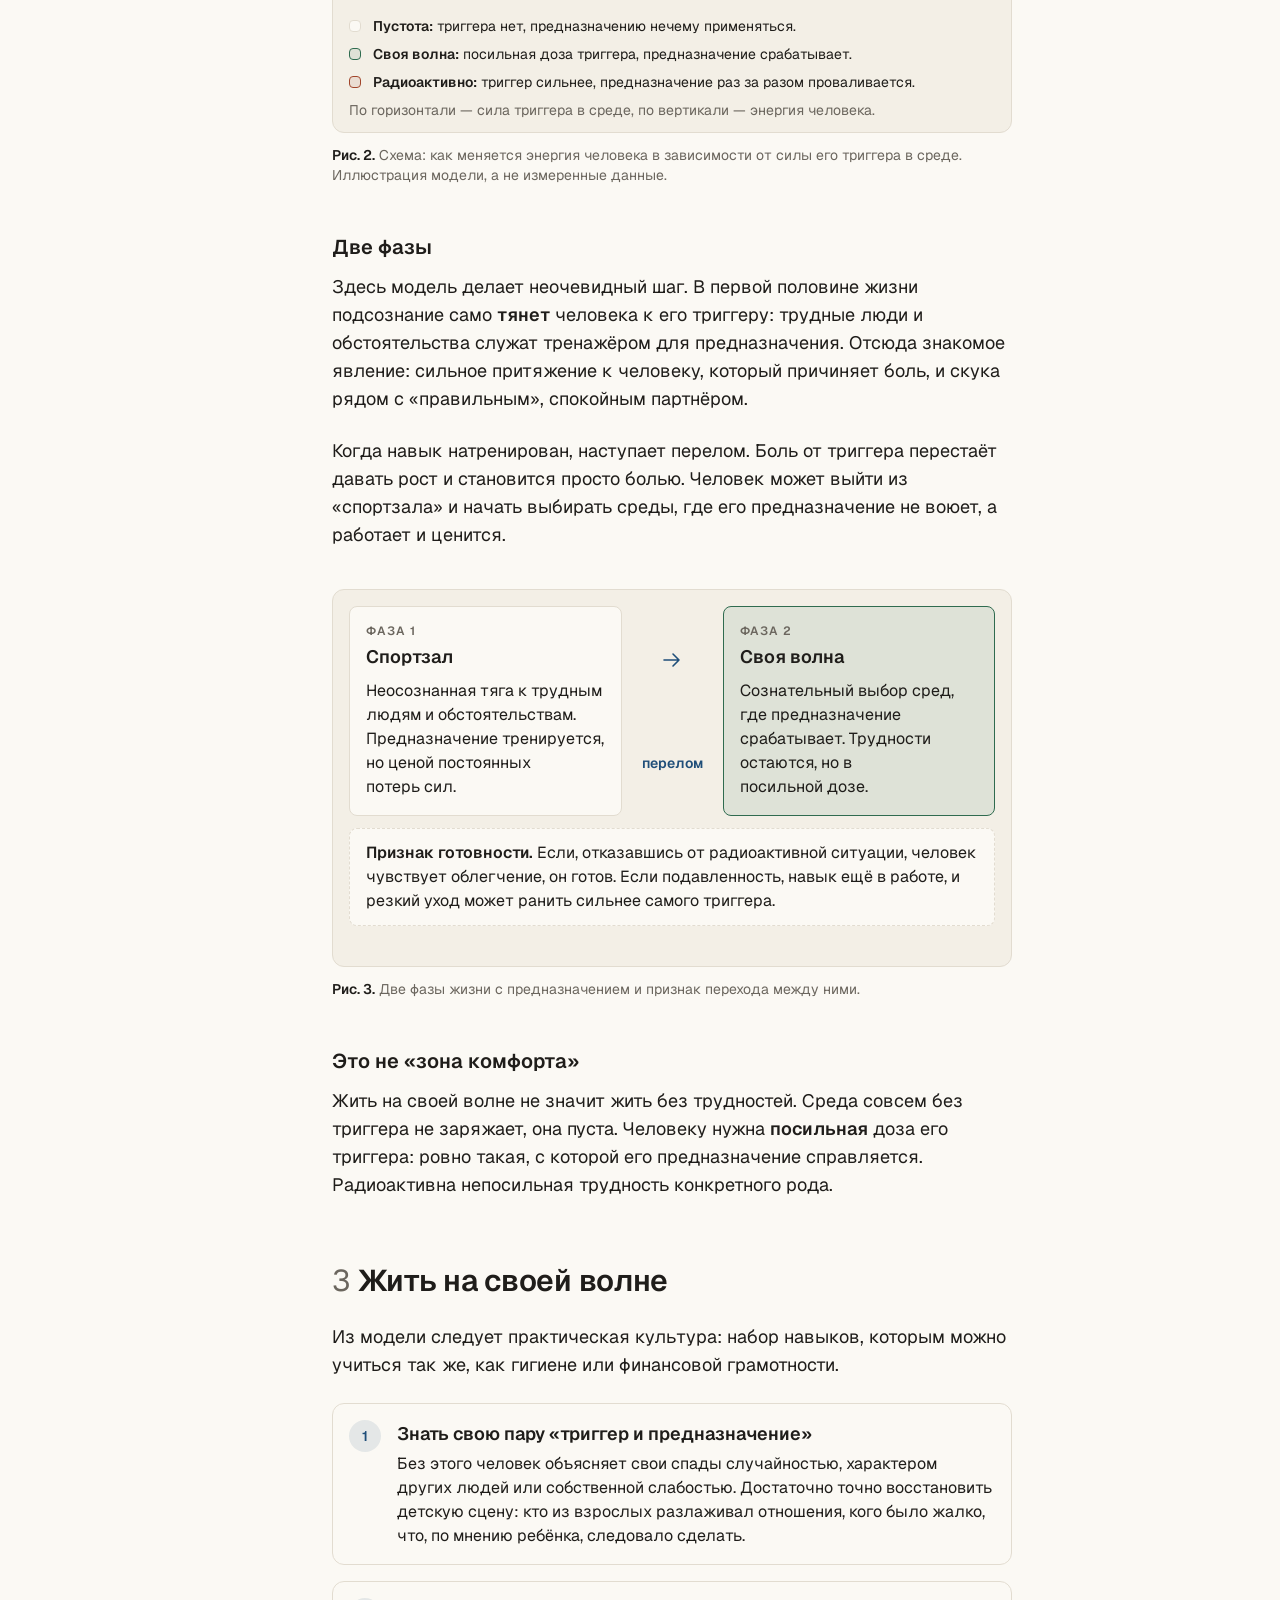
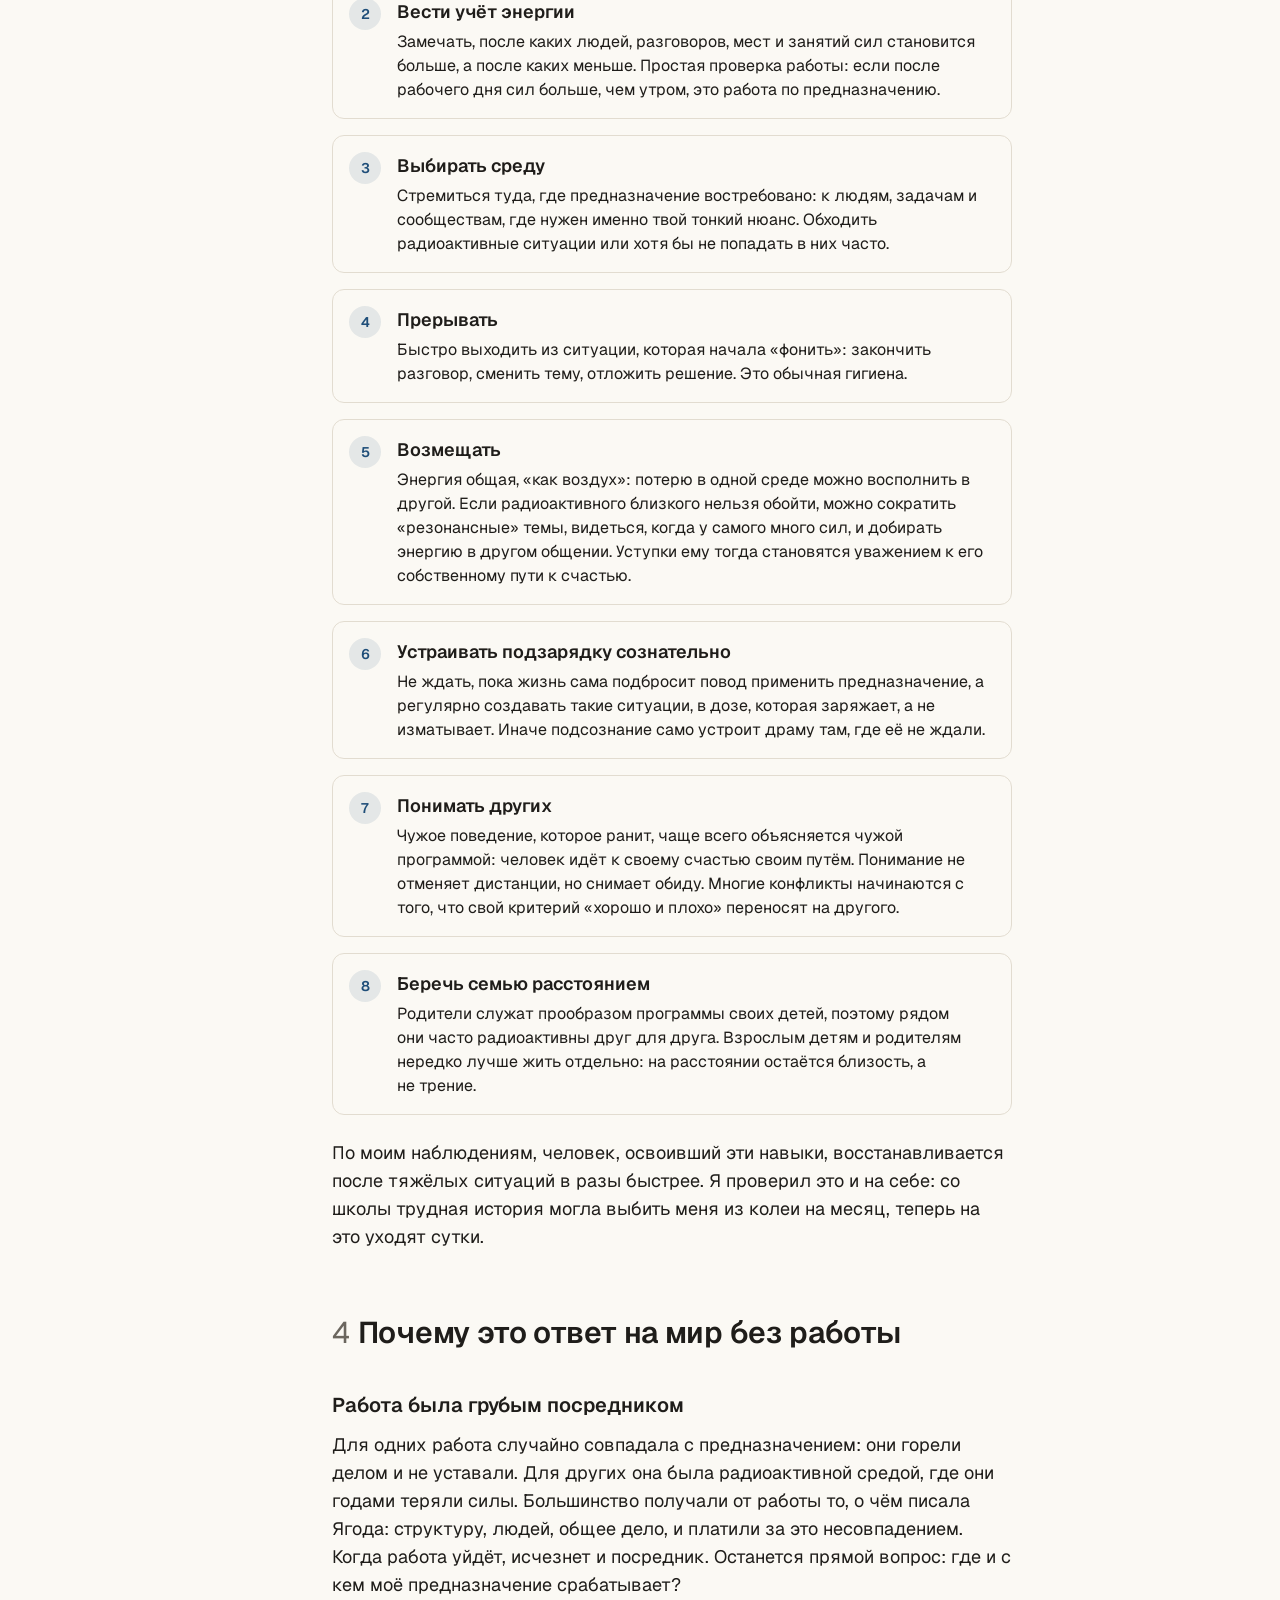
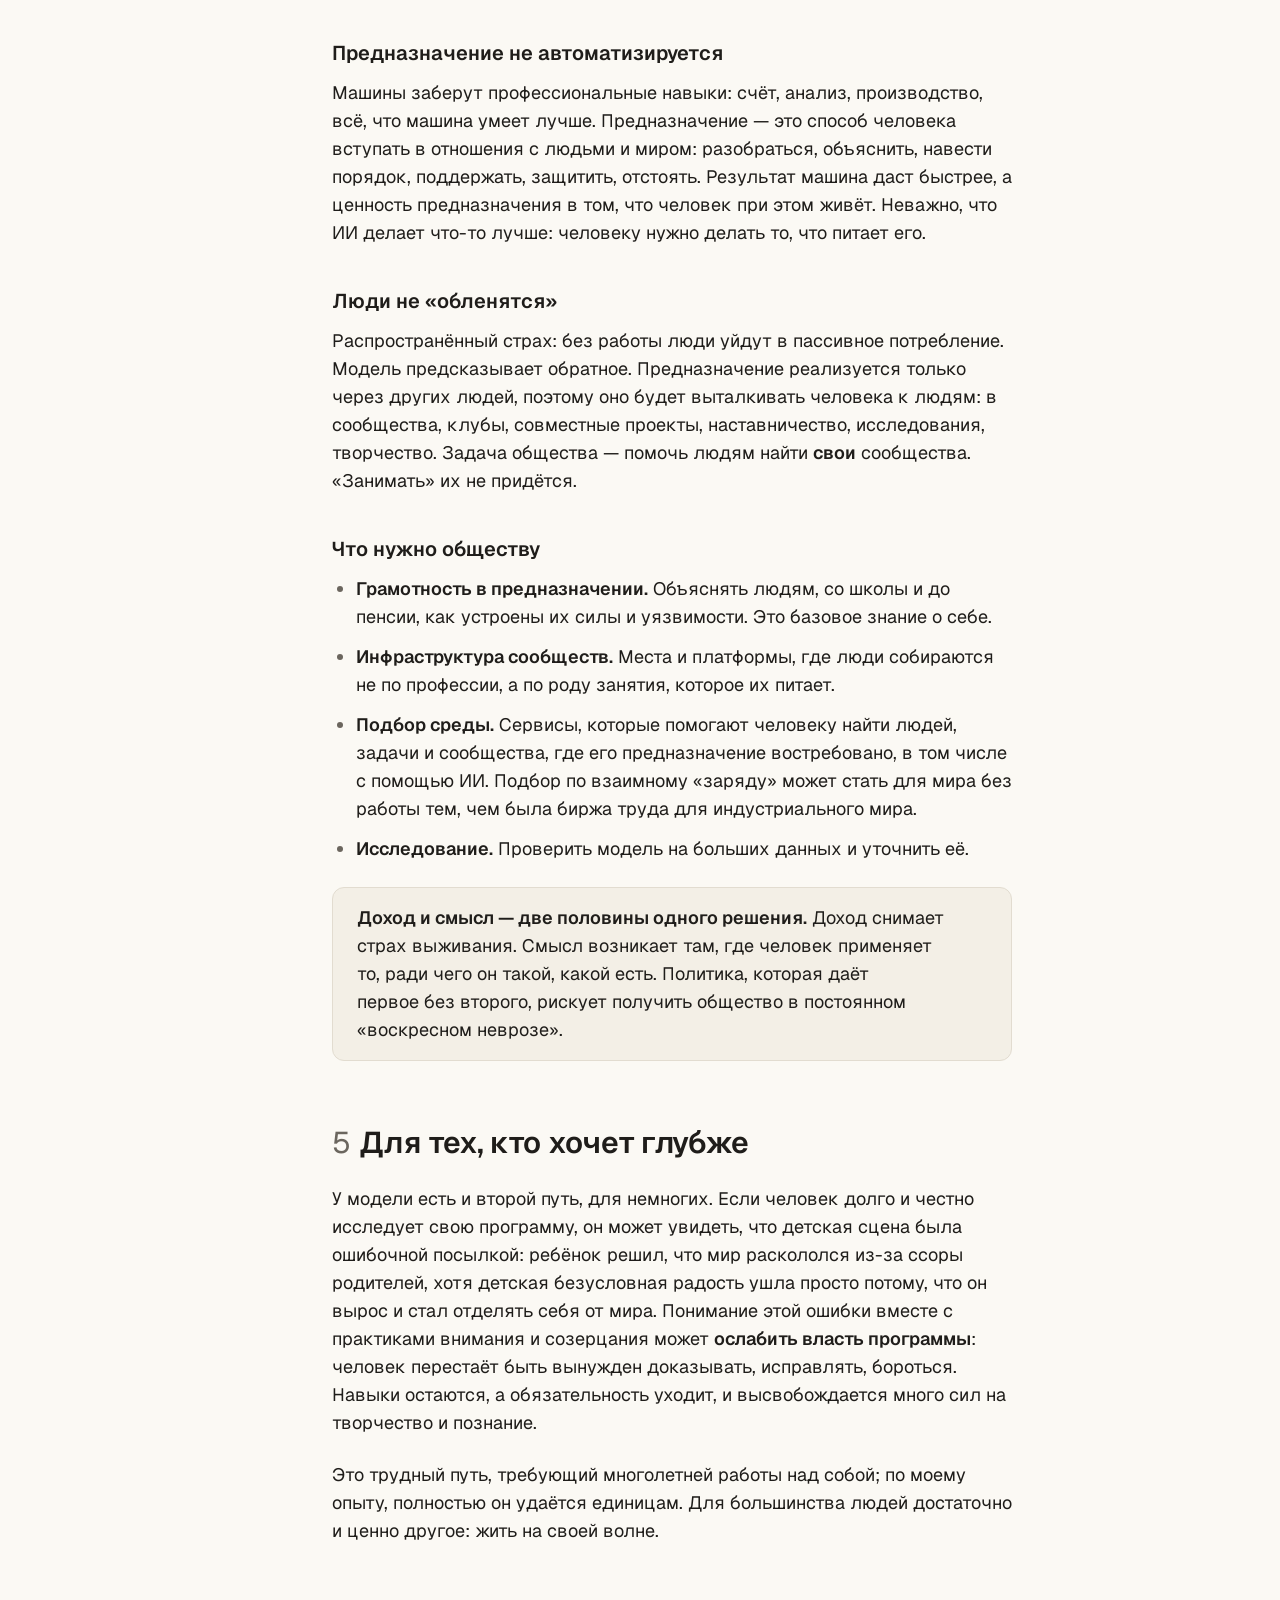
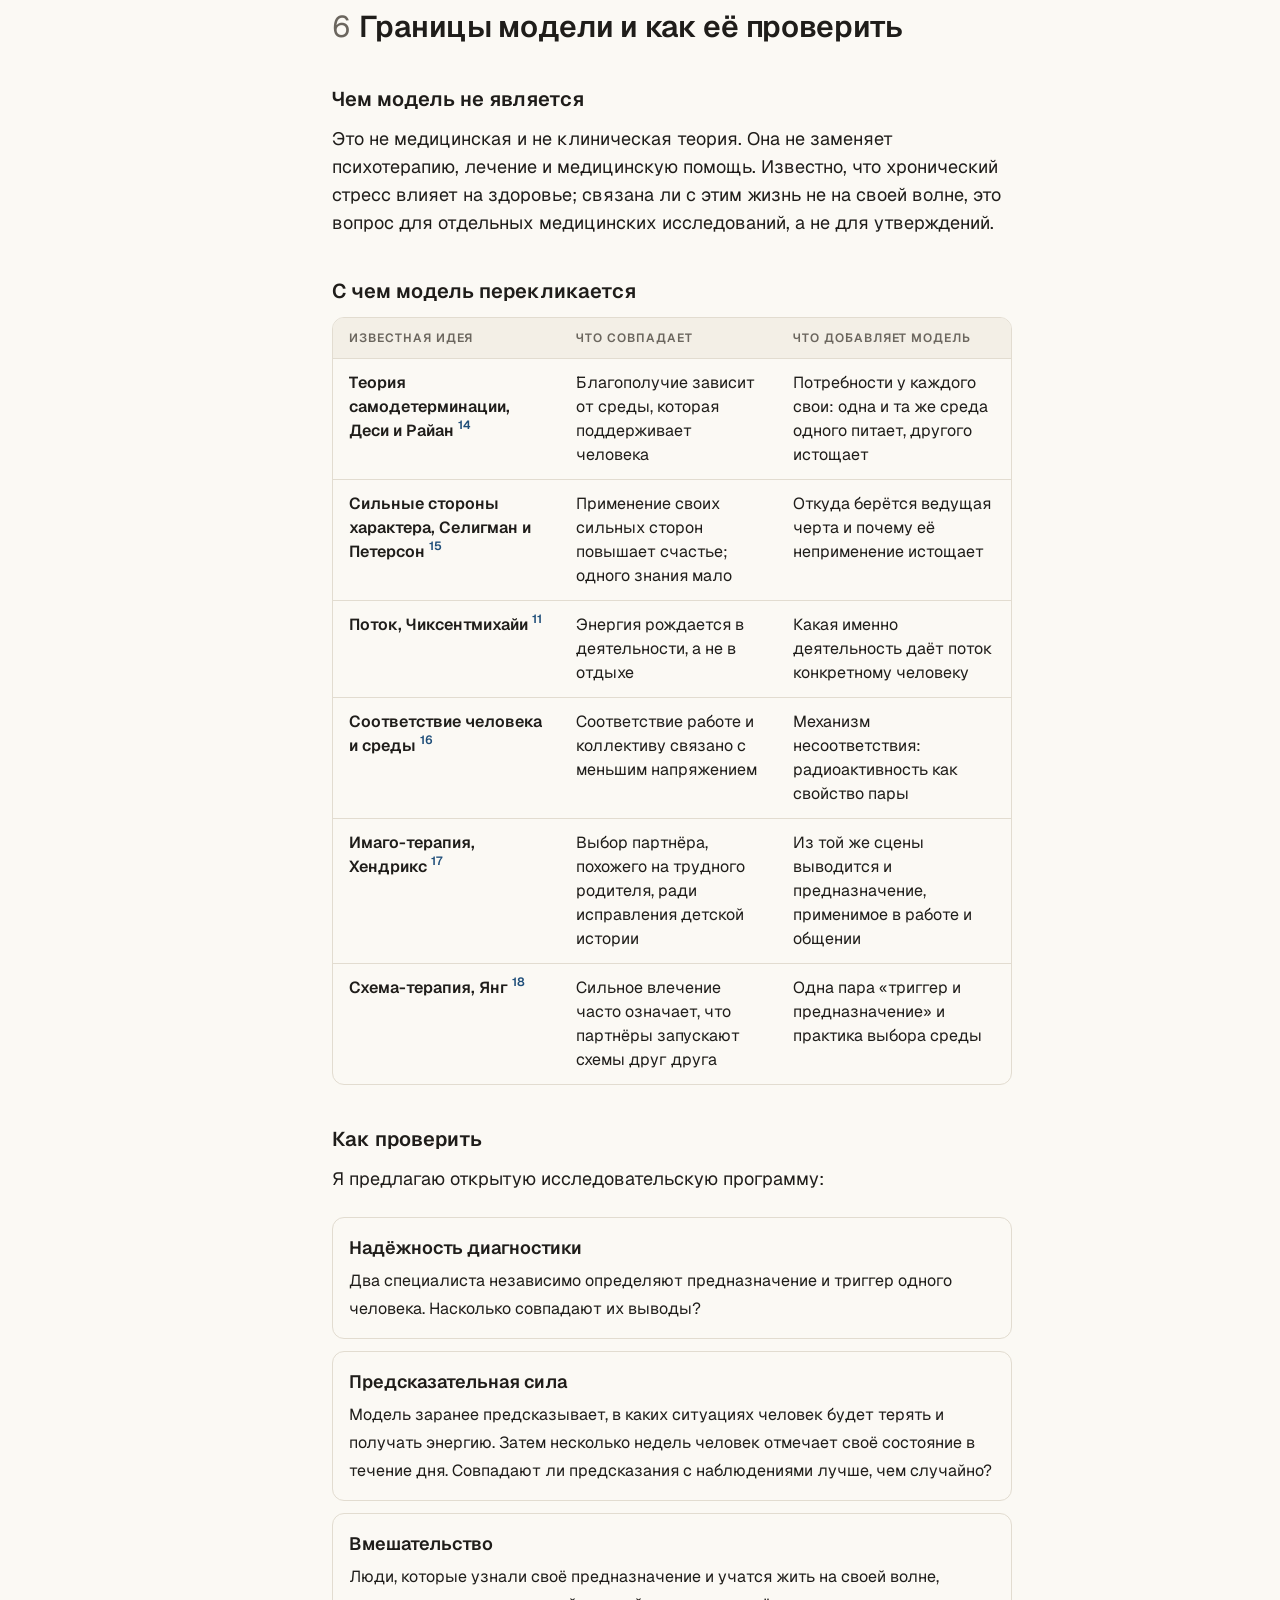
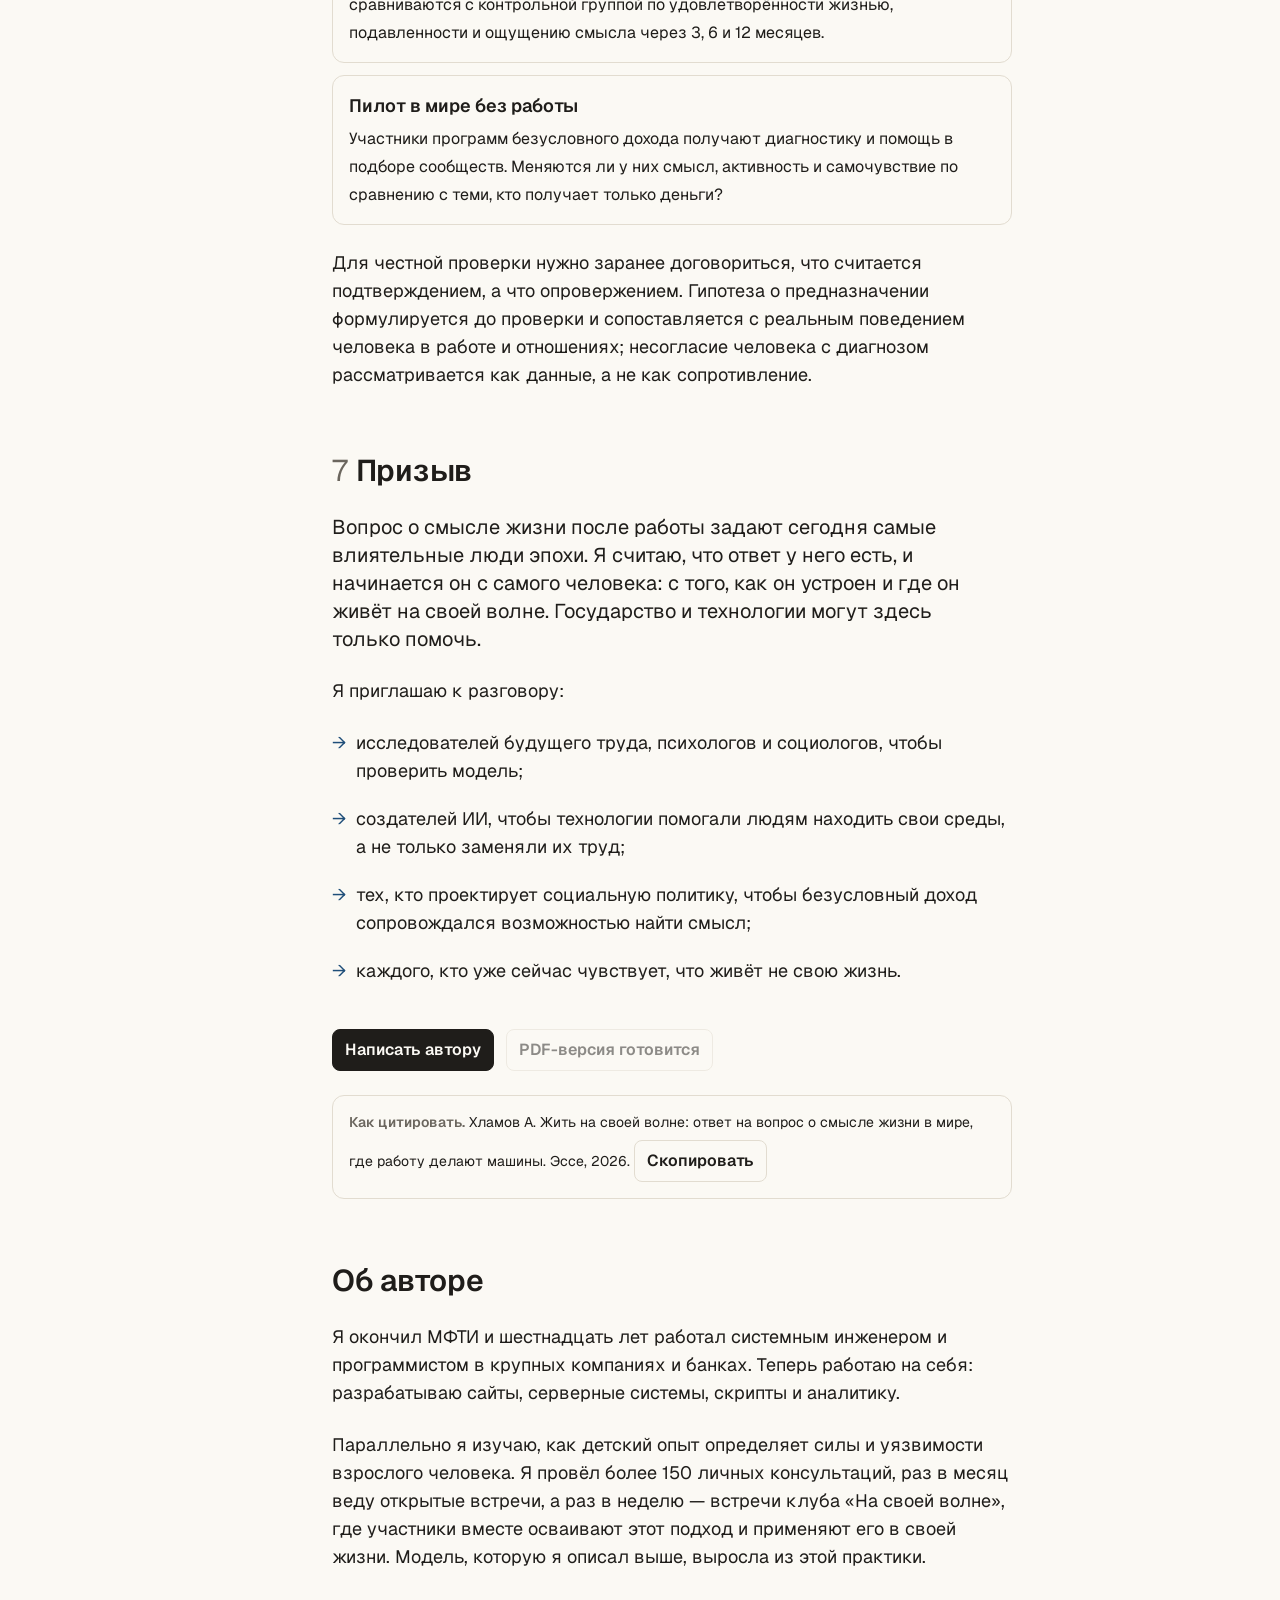
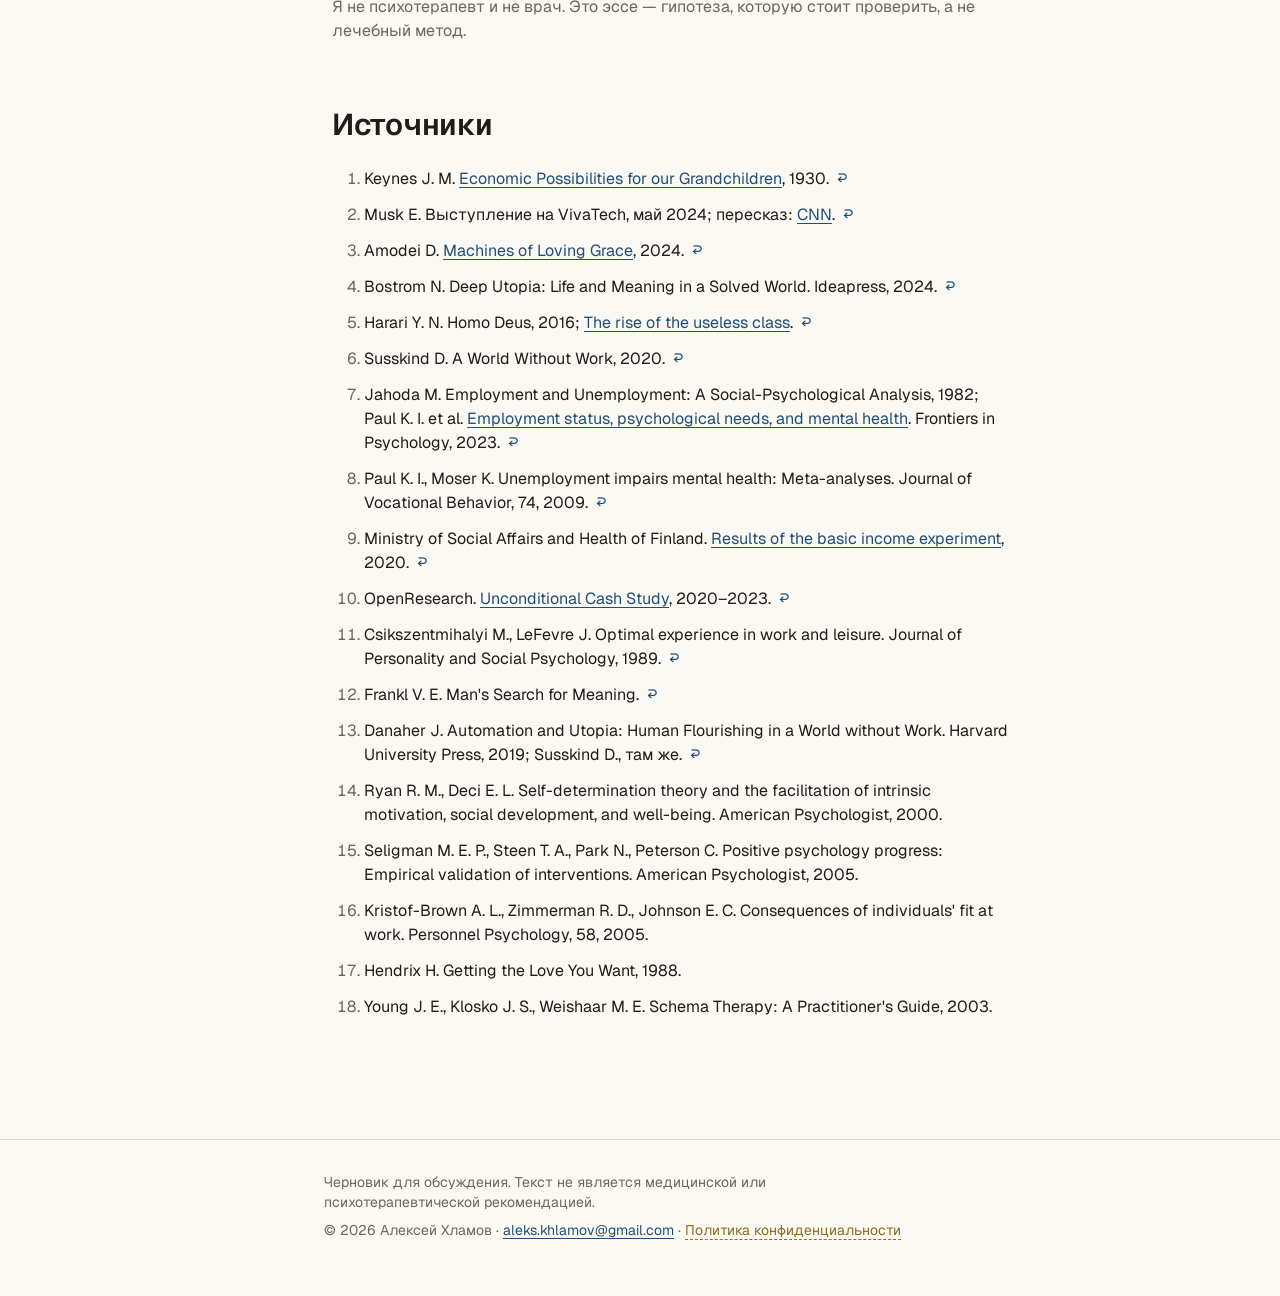
==== commit 07b35394: "Раздел «Об авторе» в обеих версиях Co-Authored-By: Claude Opus 5.5 <noreply@anthropic.com>" ====
--- a/ru/index.html
+++ b/ru/index.html
@@ -24,7 +24,7 @@
 <link rel="preconnect" href="https://fonts.googleapis.com">
 <link rel="preconnect" href="https://fonts.gstatic.com" crossorigin>
 <link href="https://fonts.googleapis.com/css2?family=Geist:wght@400;500;600&display=swap" rel="stylesheet">
-<link rel="stylesheet" href="/assets/style.css?v=1">
+<link rel="stylesheet" href="/assets/style.css?v=2">
 <script>
   (function () {
     document.documentElement.classList.add('js');
@@ -65,6 +65,7 @@
         <li><a href="#deeper">5. Для тех, кто хочет глубже</a></li>
         <li><a href="#limits">6. Границы и проверка</a></li>
         <li><a href="#call">7. Призыв</a></li>
+        <li><a href="#about">Об авторе</a></li>
         <li><a href="#refs">Источники</a></li>
       </ol>
     </nav>
@@ -77,7 +78,7 @@
         <h1>Жить на своей волне</h1>
         <p class="subtitle">Ответ на вопрос о смысле жизни в мире, где работу делают машины</p>
         <div class="meta">
-          <span>Алексей Хламов</span>
+          <a href="#about">Алексей Хламов</a>
           <span>Ноябрь 2026</span>
           <span>15 минут чтения</span>
           <span class="draft">Черновик</span>
@@ -96,6 +97,7 @@
             <li><a href="#deeper">5. Для тех, кто хочет глубже</a></li>
             <li><a href="#limits">6. Границы и проверка</a></li>
             <li><a href="#call">7. Призыв</a></li>
+            <li><a href="#about">Об авторе</a></li>
             <li><a href="#refs">Источники</a></li>
           </ol>
         </nav>
@@ -332,6 +334,13 @@
         </div>
       </section>
 
+      <section id="about" aria-labelledby="about-h">
+        <h2 id="about-h">Об авторе</h2>
+        <p>Я окончил МФТИ и шестнадцать лет работал системным инженером и программистом в крупных компаниях и банках. Теперь работаю на себя: разрабатываю сайты, серверные системы, скрипты и аналитику.</p>
+        <p>Параллельно я изучаю, как детский опыт определяет силы и уязвимости взрослого человека. Я провёл более 150 личных консультаций, раз в месяц веду открытые встречи, а раз в неделю — встречи клуба «На своей волне», где участники вместе осваивают этот подход и применяют его в своей жизни. Модель, которую я описал выше, выросла из этой практики.</p>
+        <p class="note">Я не психотерапевт и не врач. Это эссе — гипотеза, которую стоит проверить, а не лечебный метод.</p>
+      </section>
+
       <section id="refs" aria-labelledby="refs-h">
         <h2 id="refs-h">Источники</h2>
         <ol class="refs">
--- a/assets/style.css
+++ b/assets/style.css
@@ -307,3 +307,5 @@
   .reveal { opacity: 1 !important; transform: none !important; }
   body { background: #fff; color: #000; }
 }
+
+.meta a { color: var(--text); text-decoration-style: dotted; text-underline-offset: 4px; }
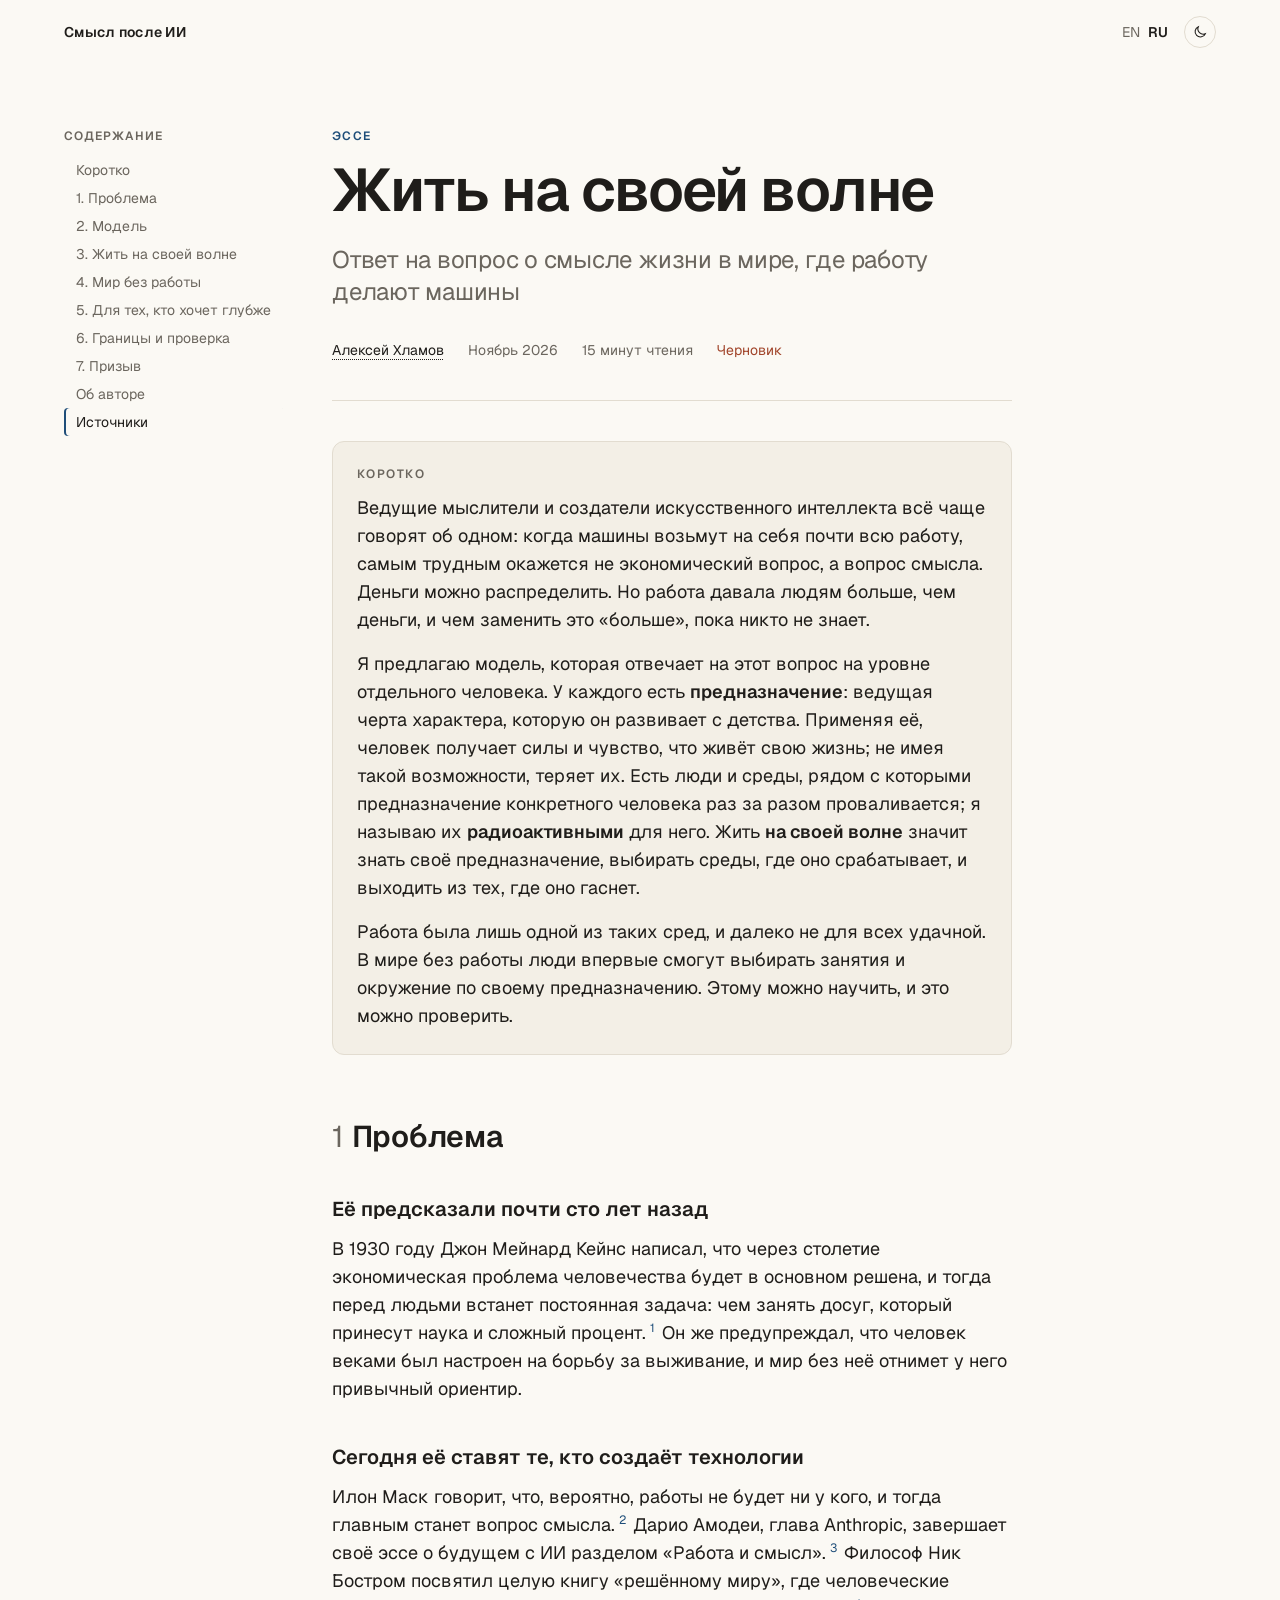
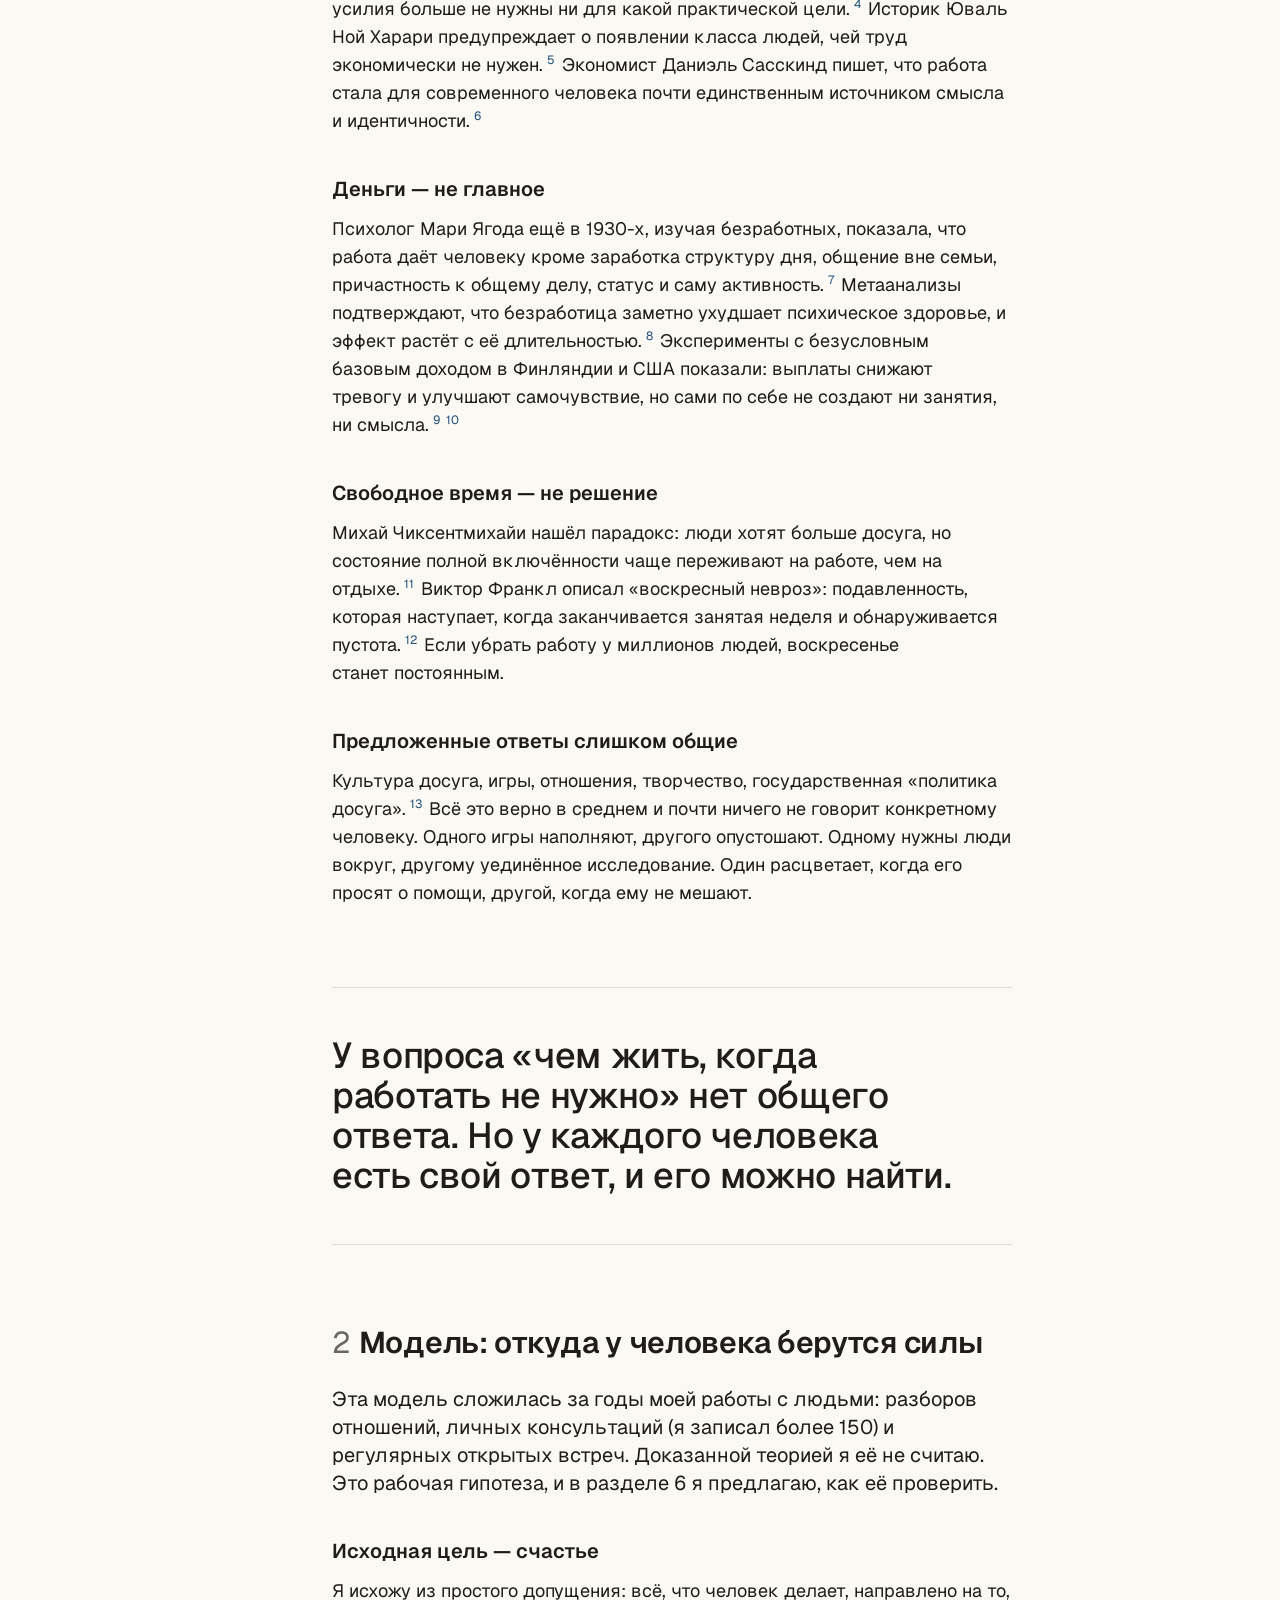
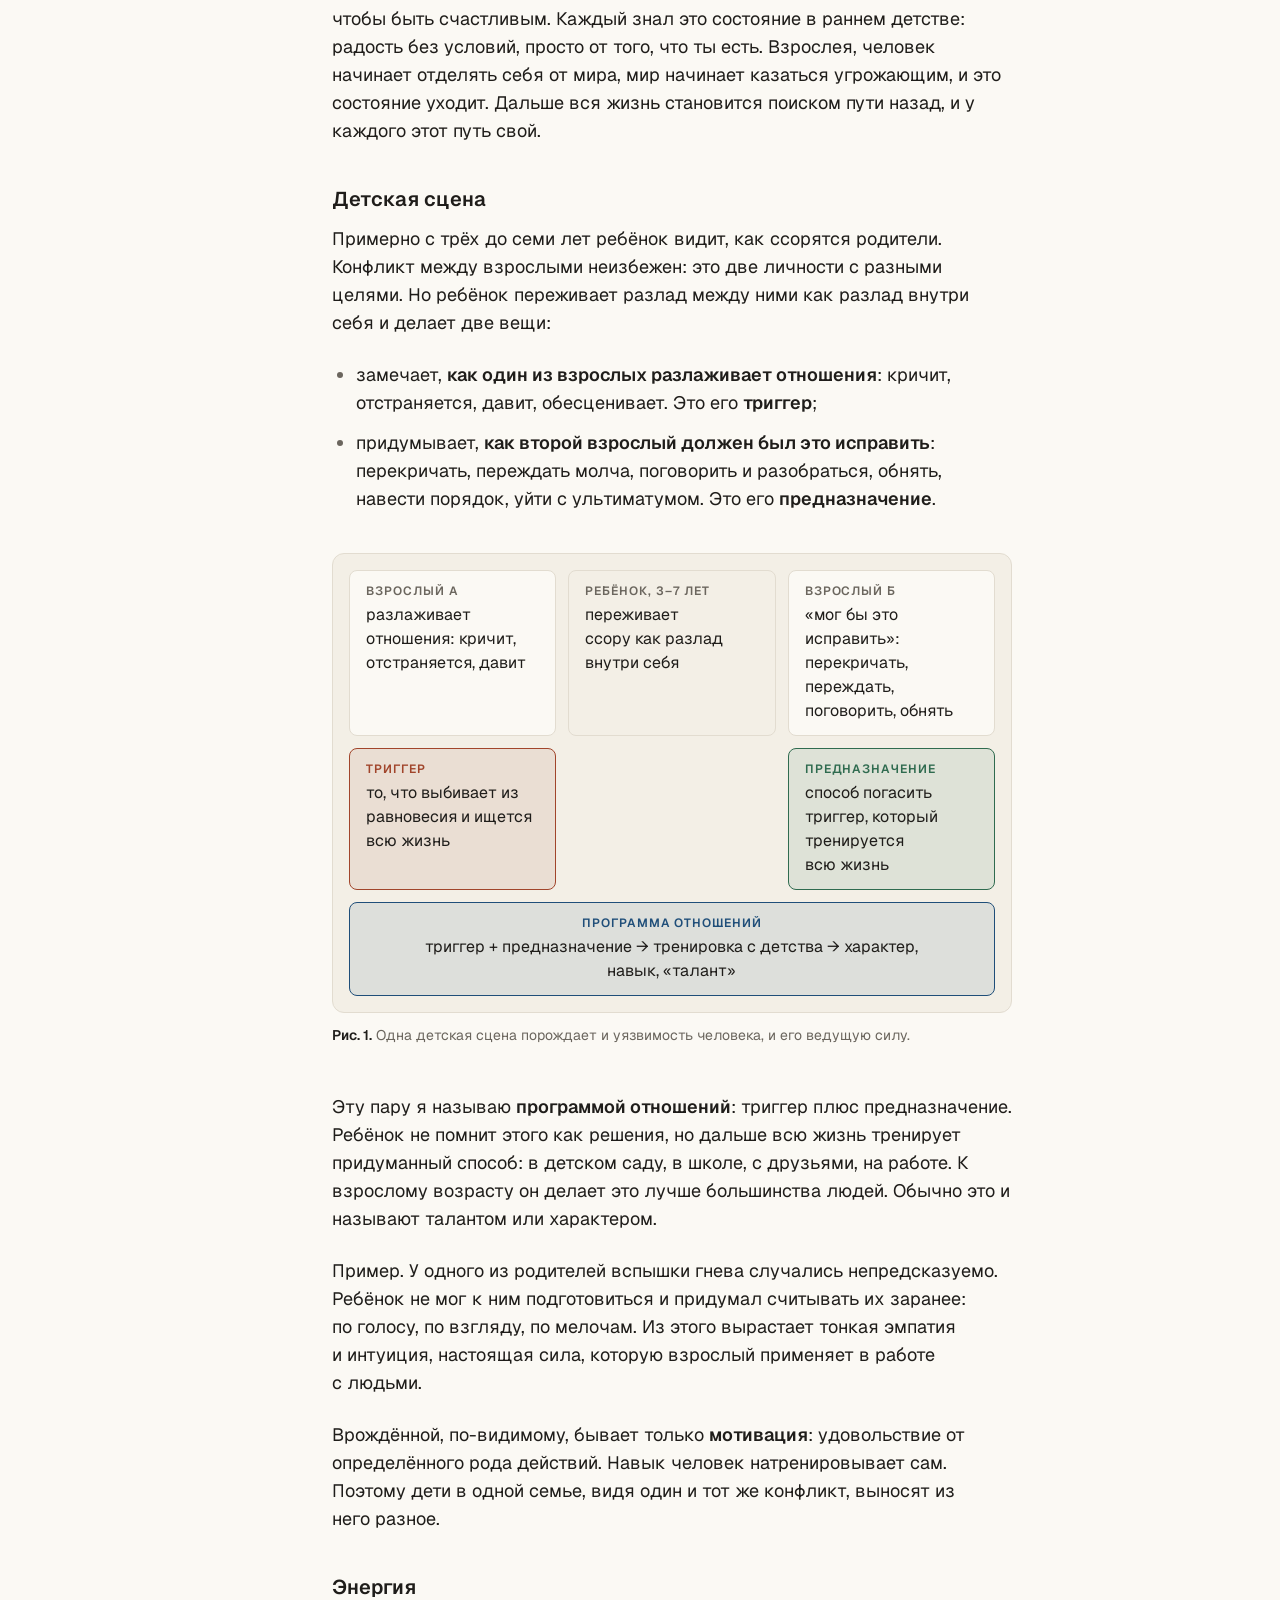
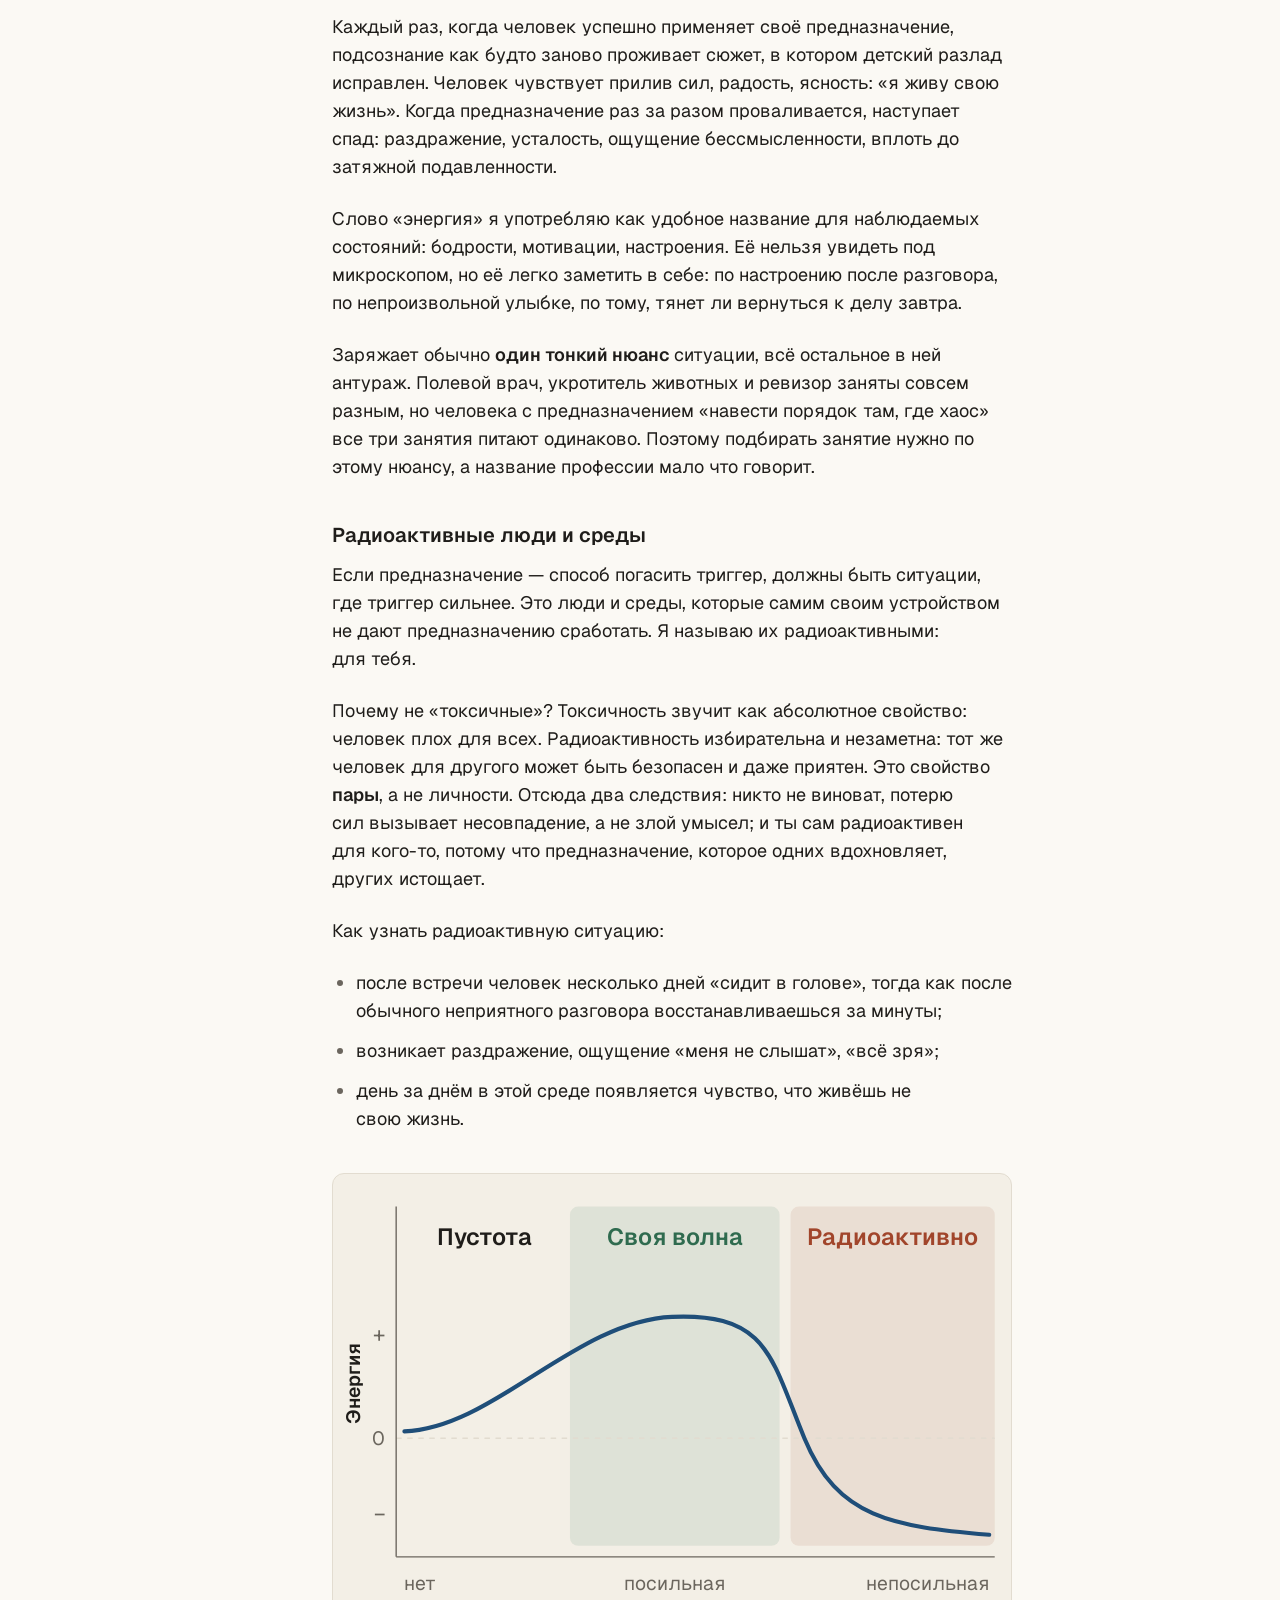
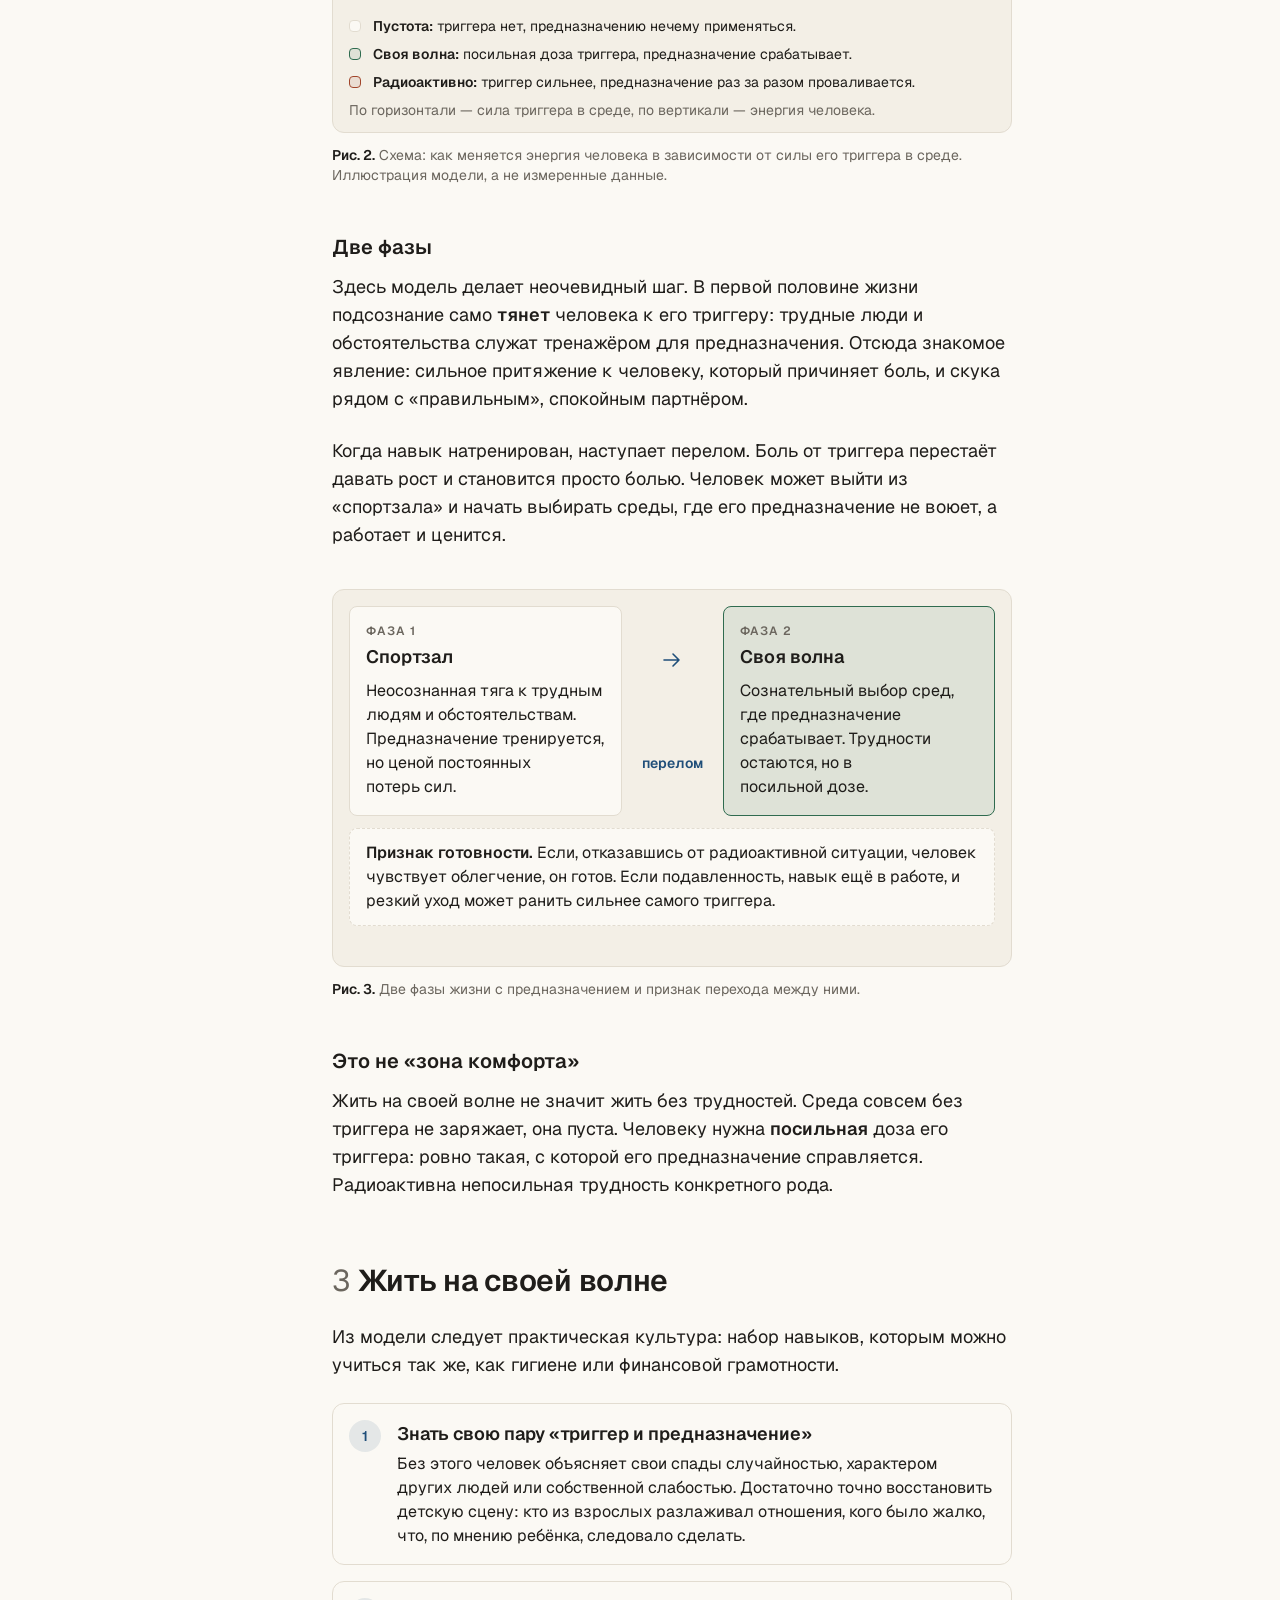
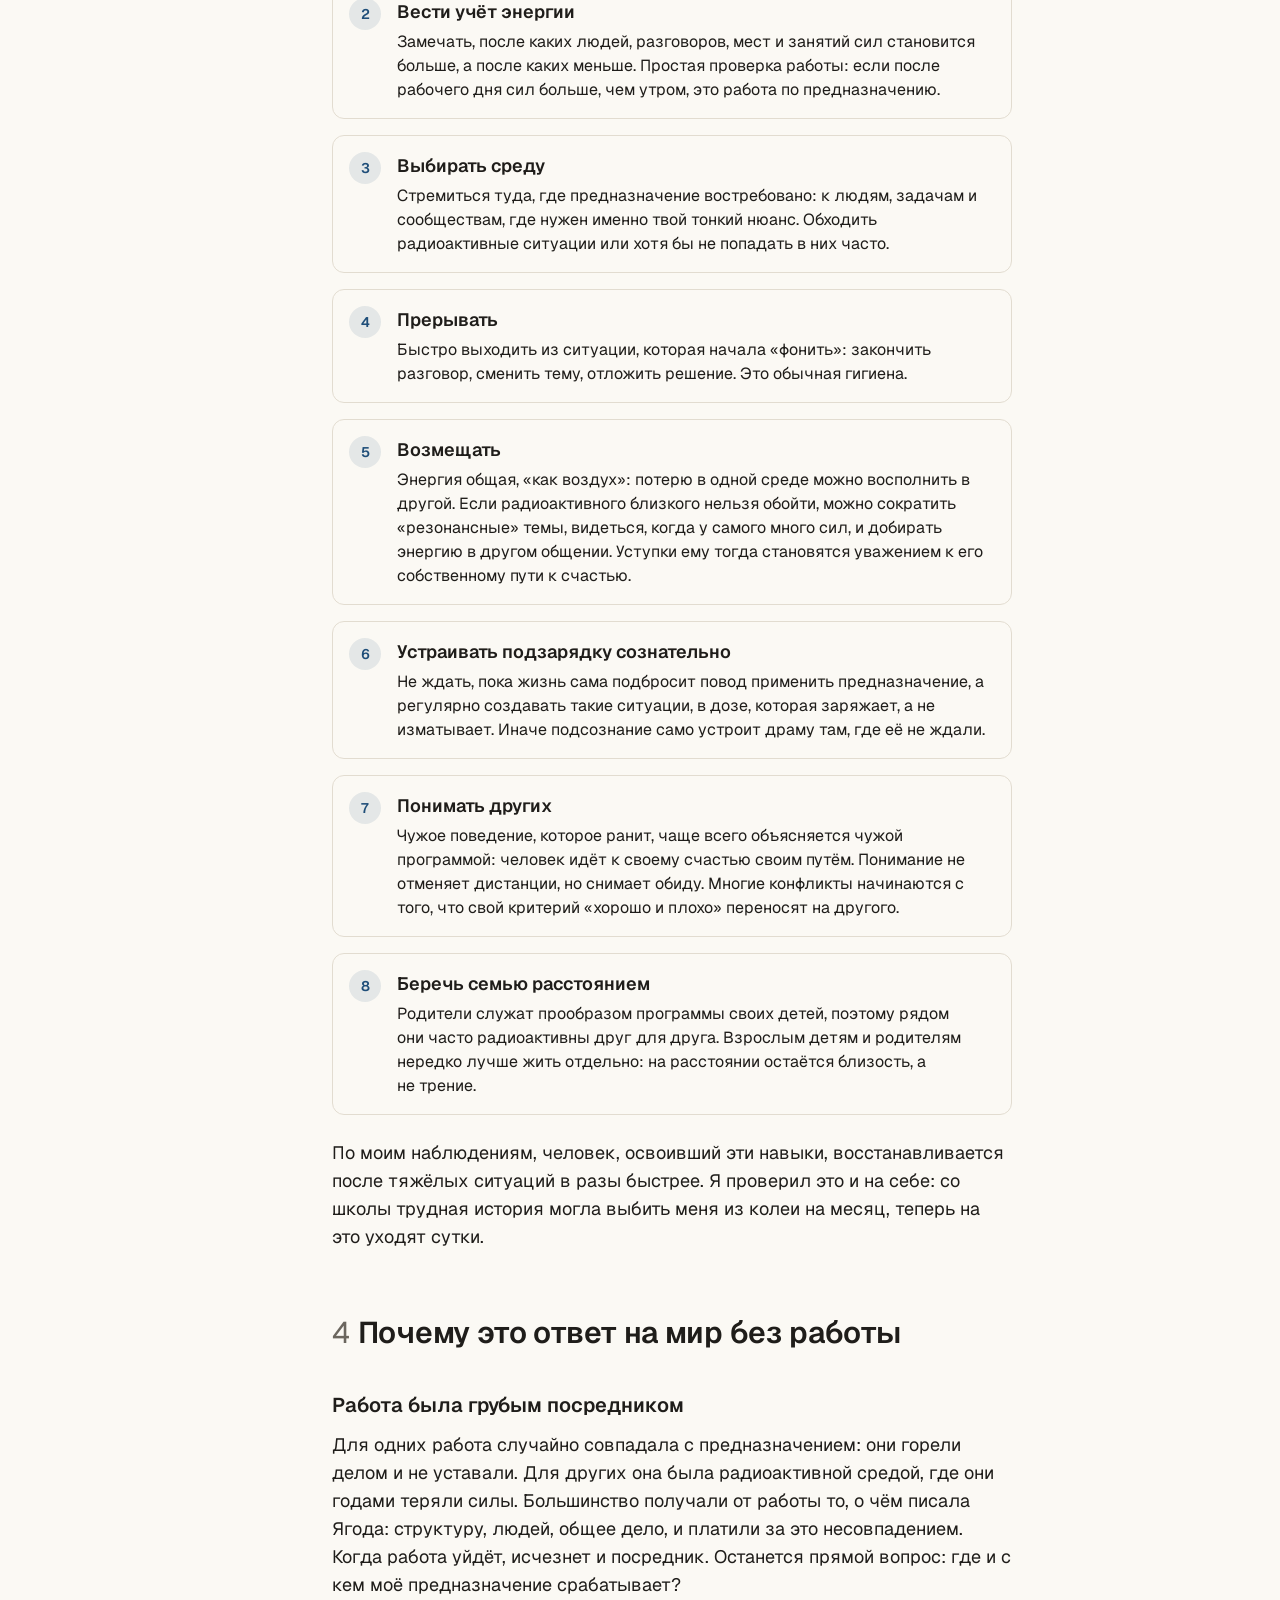
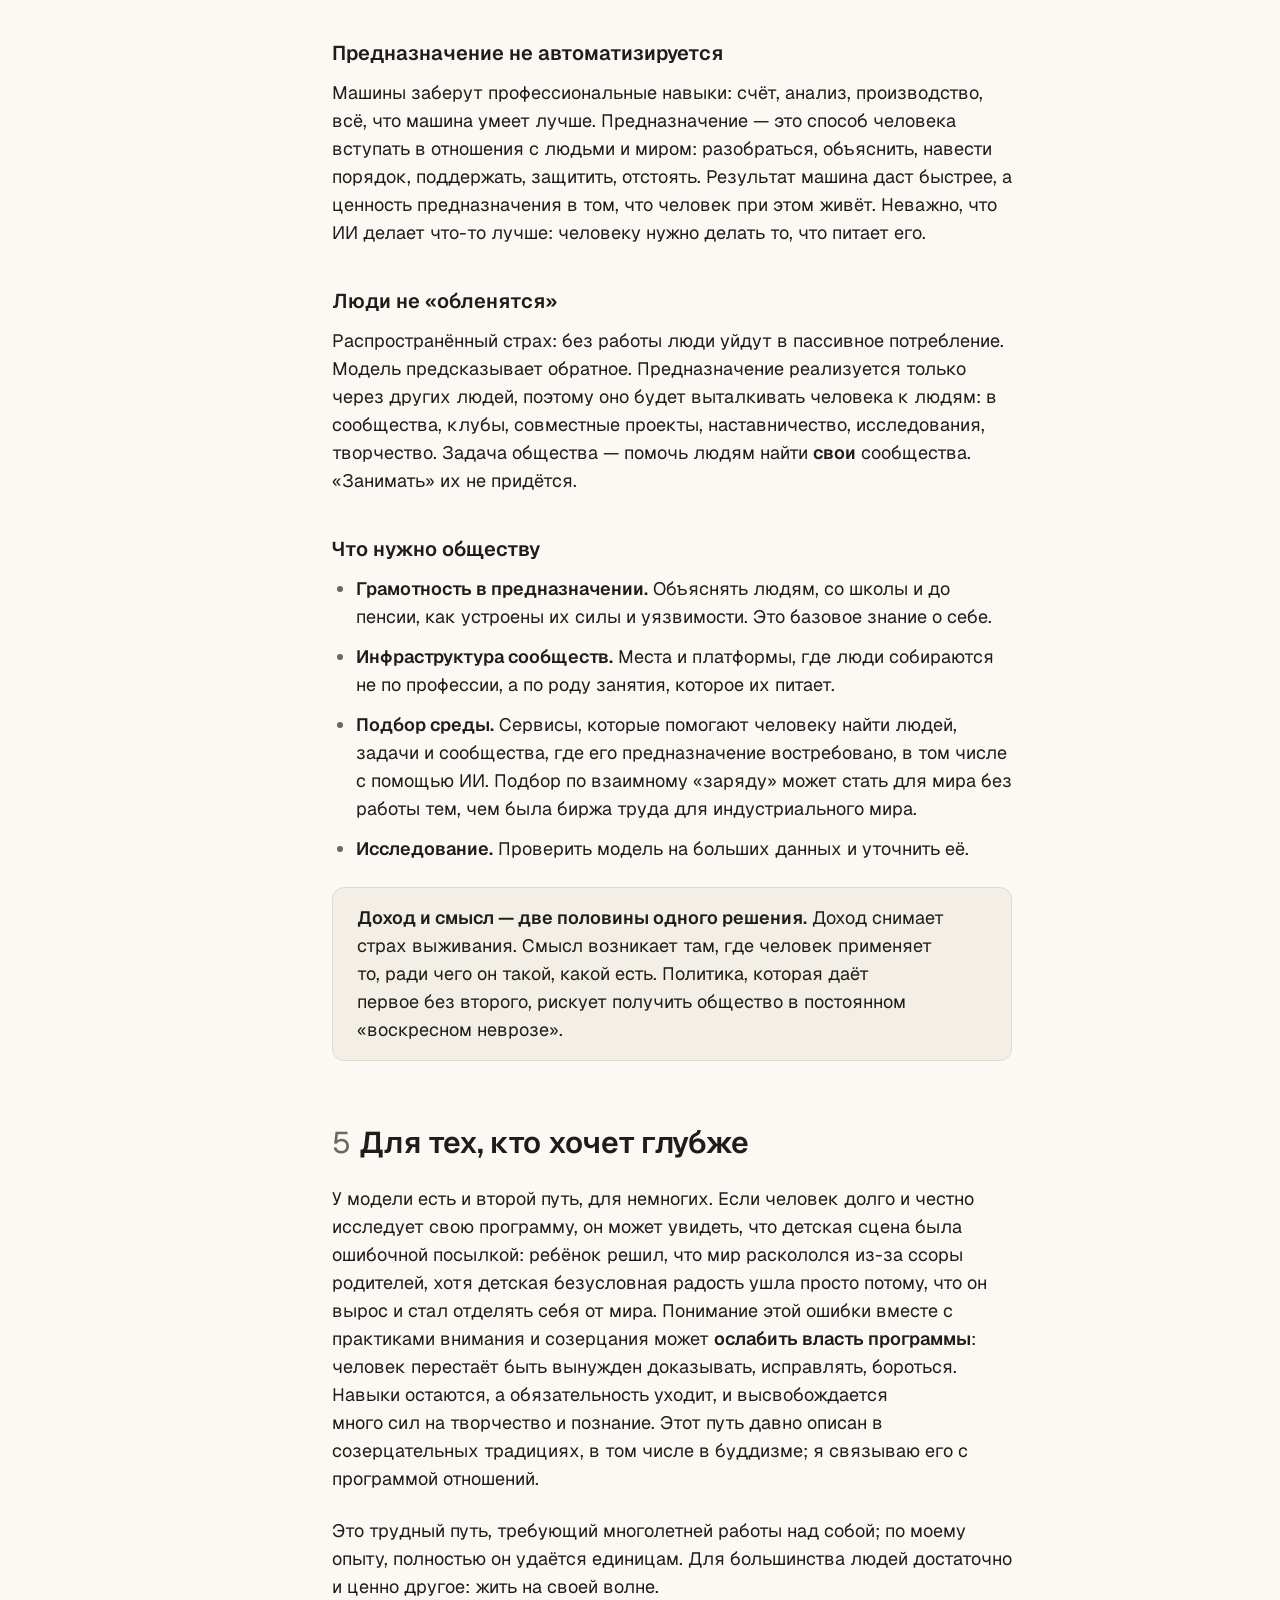
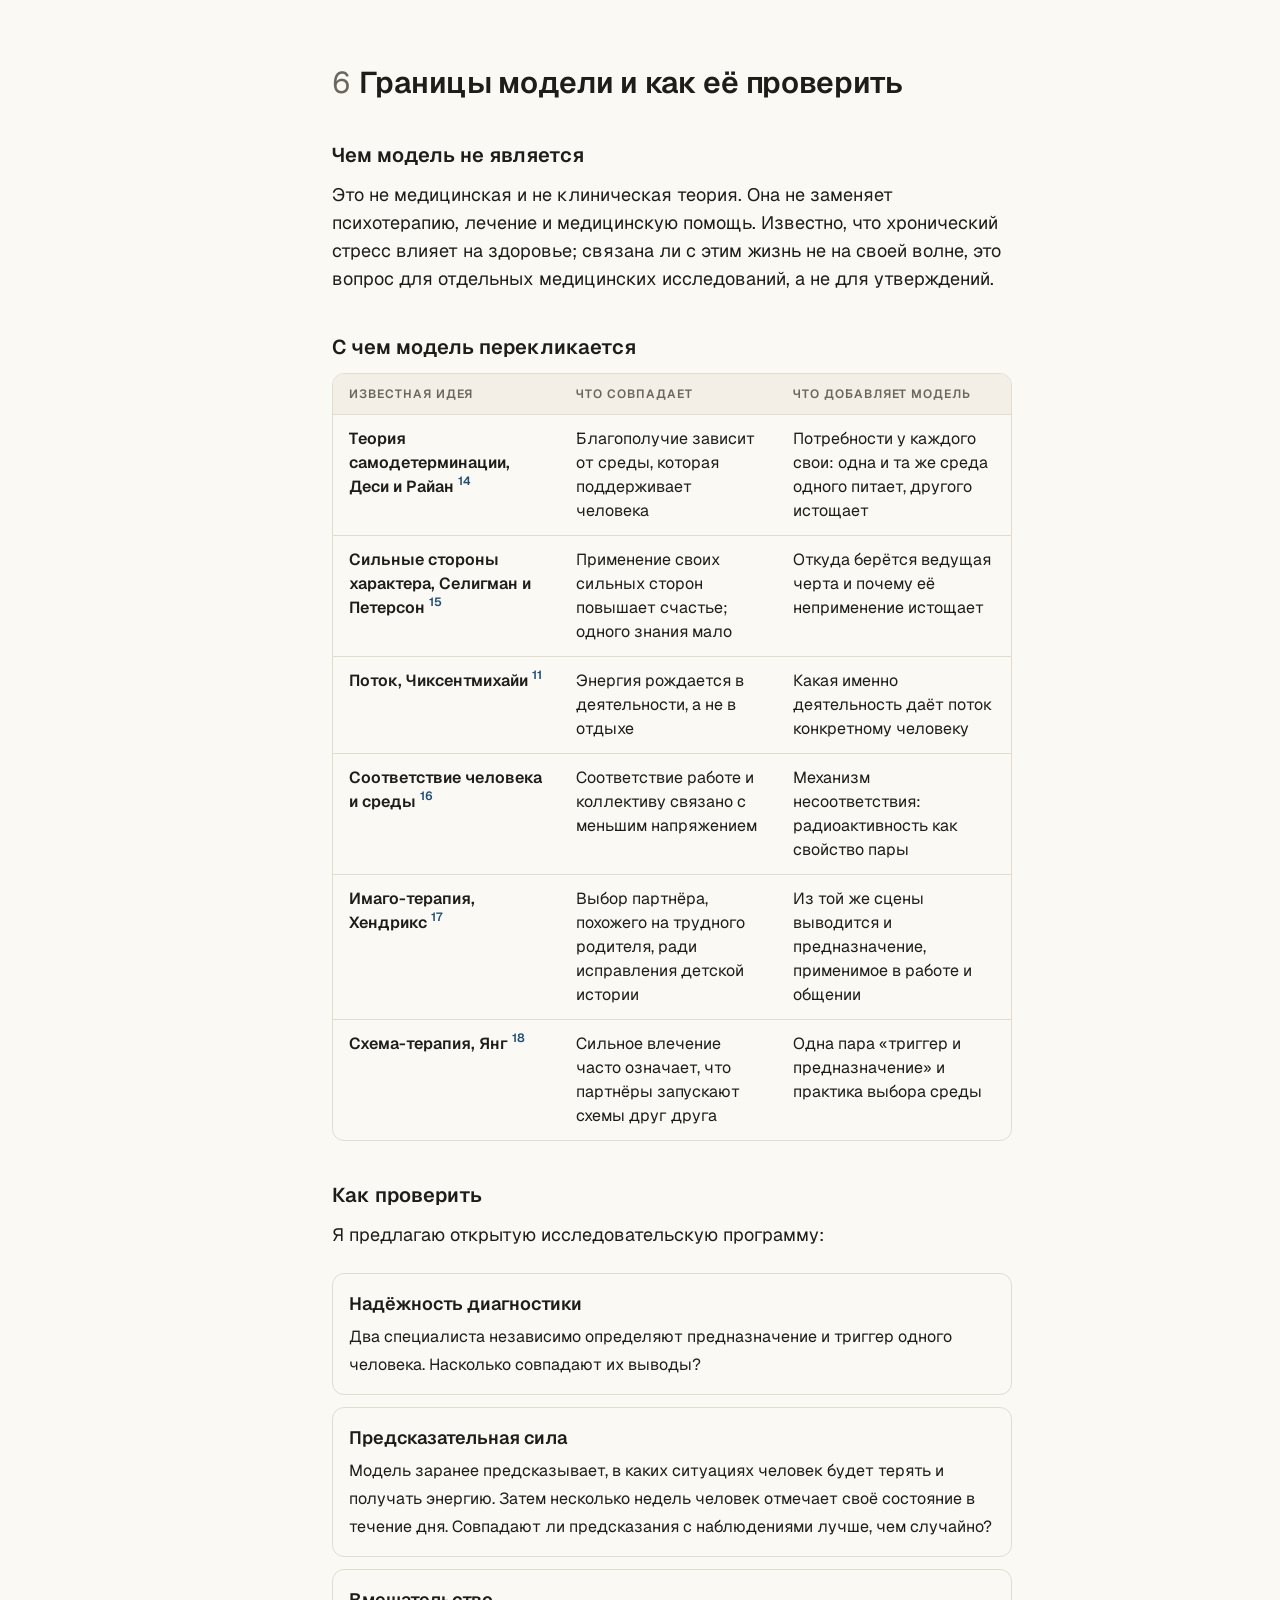
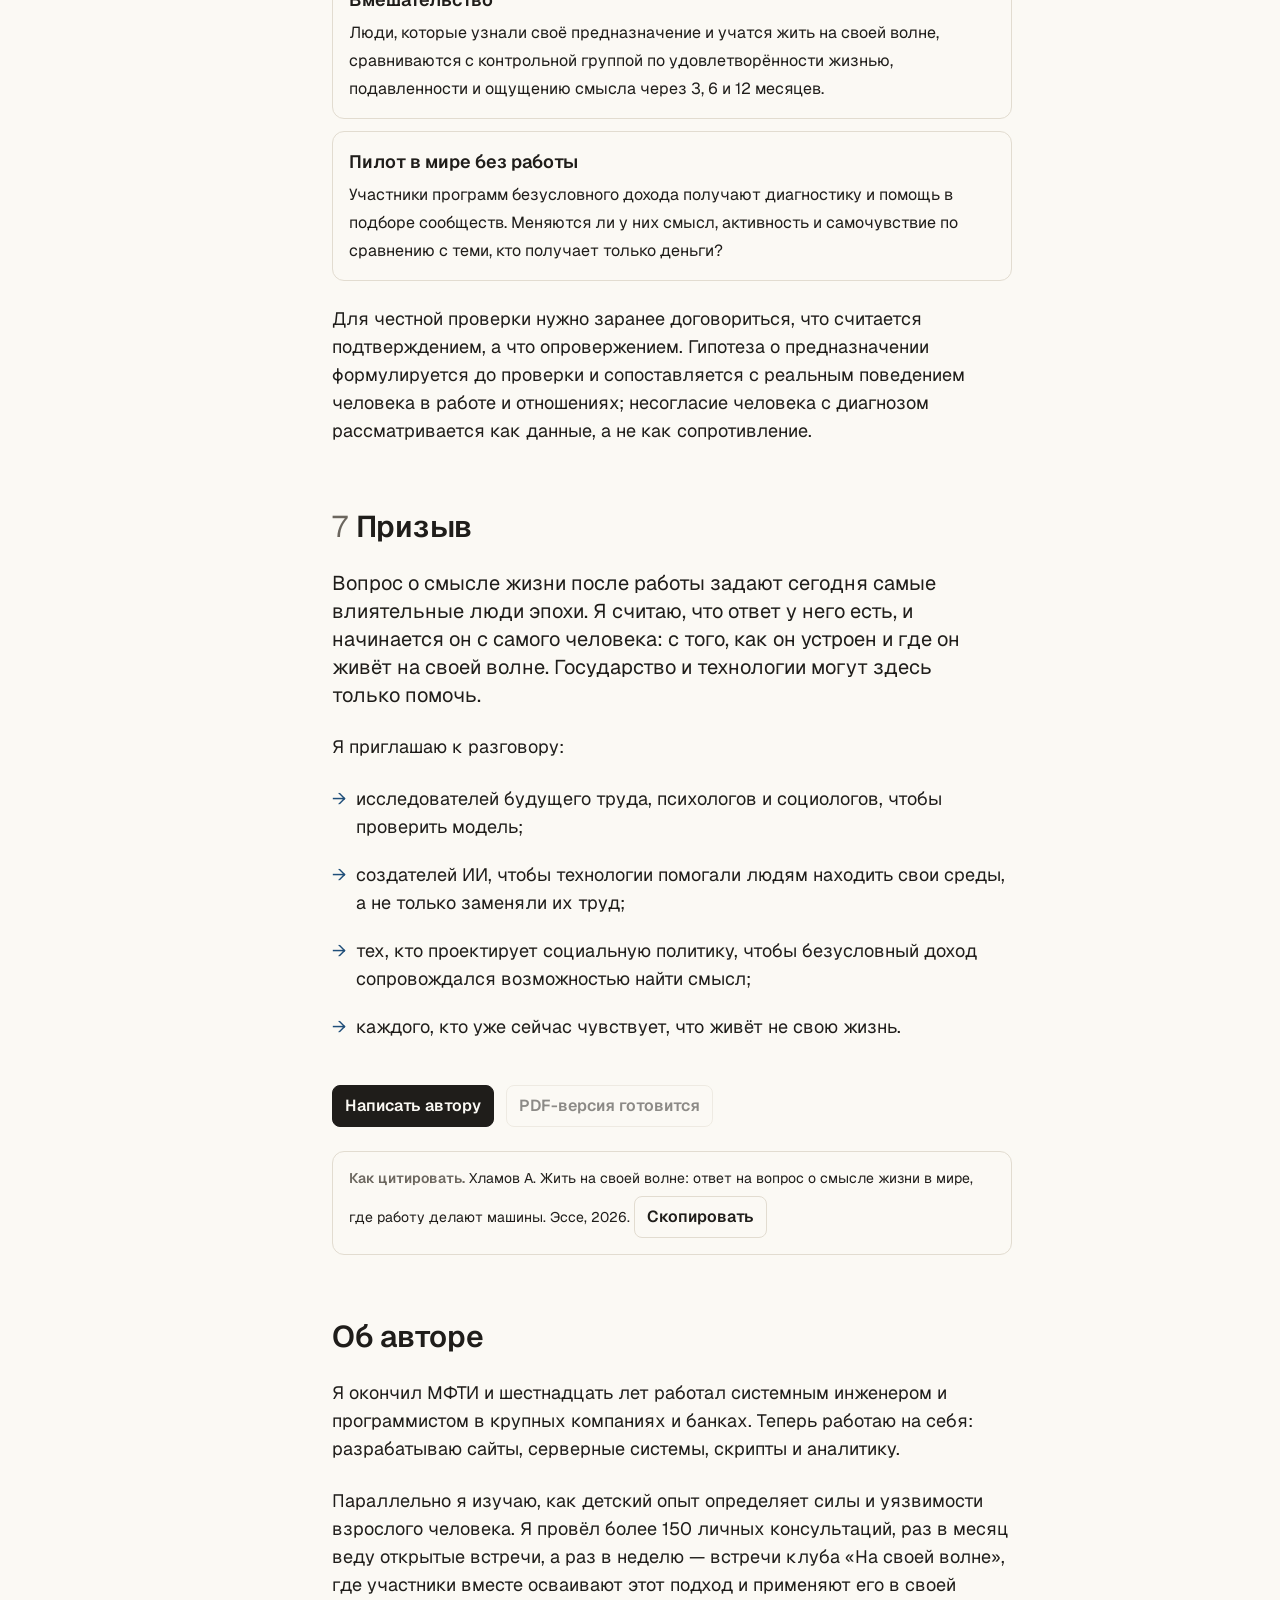
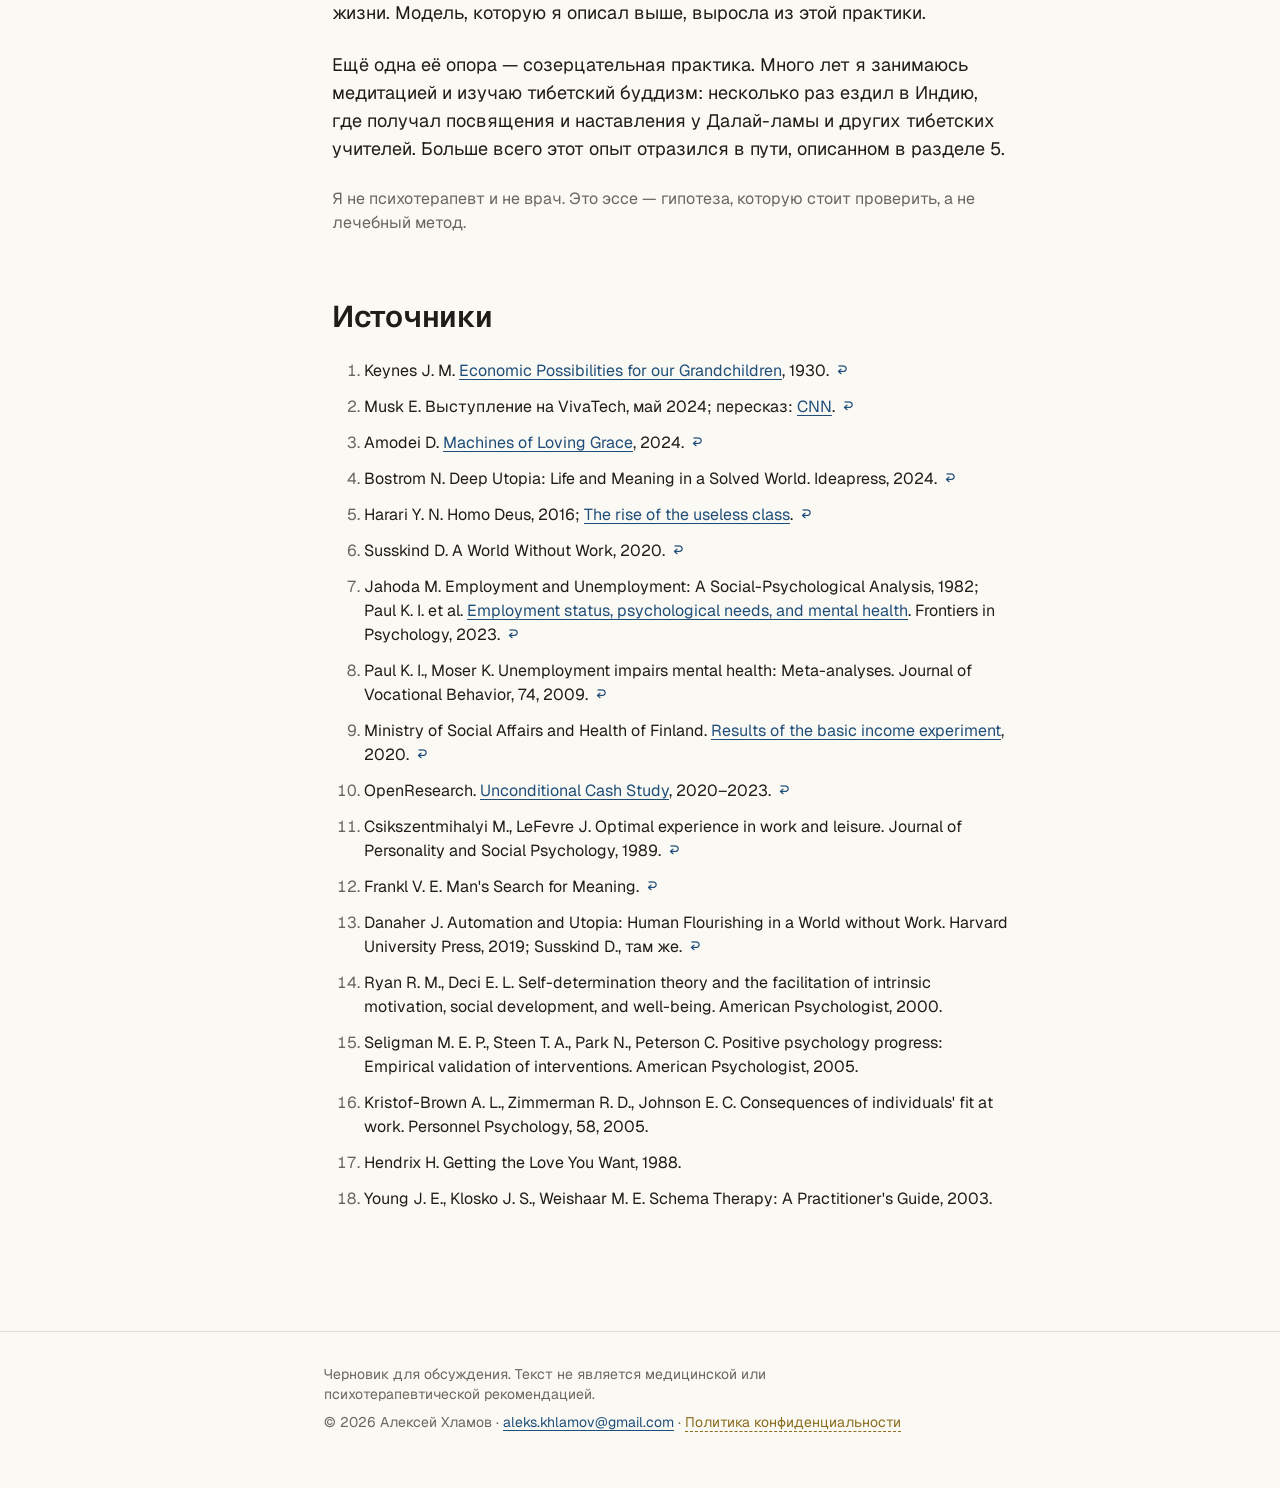
==== commit 867b03f4: "Созерцательный опыт автора в «Об авторе» и разделе 5 Co-Authored-By: Claude Opus 5.5 <noreply@anthro" ====
--- a/ru/index.html
+++ b/ru/index.html
@@ -278,7 +278,7 @@
 
       <section id="deeper" aria-labelledby="deeper-h">
         <h2 id="deeper-h"><span class="num">5</span>Для тех, кто хочет глубже</h2>
-        <p>У модели есть и второй путь, для немногих. Если человек долго и честно исследует свою программу, он может увидеть, что детская сцена была ошибочной посылкой: ребёнок решил, что мир раскололся из-за ссоры родителей, хотя детская безусловная радость ушла просто потому, что он вырос и стал отделять себя от мира. Понимание этой ошибки вместе с практиками внимания и созерцания может <strong>ослабить власть программы</strong>: человек перестаёт быть вынужден доказывать, исправлять, бороться. Навыки остаются, а обязательность уходит, и высвобождается много сил на творчество и познание.</p>
+        <p>У модели есть и второй путь, для немногих. Если человек долго и честно исследует свою программу, он может увидеть, что детская сцена была ошибочной посылкой: ребёнок решил, что мир раскололся из-за ссоры родителей, хотя детская безусловная радость ушла просто потому, что он вырос и стал отделять себя от мира. Понимание этой ошибки вместе с практиками внимания и созерцания может <strong>ослабить власть программы</strong>: человек перестаёт быть вынужден доказывать, исправлять, бороться. Навыки остаются, а обязательность уходит, и высвобождается много сил на творчество и познание. Этот путь давно описан в созерцательных традициях, в том числе в буддизме; я связываю его с программой отношений.</p>
         <p>Это трудный путь, требующий многолетней работы над собой; по моему опыту, полностью он удаётся единицам. Для большинства людей достаточно и ценно другое: жить на своей волне.</p>
       </section>
 
@@ -338,6 +338,7 @@
         <h2 id="about-h">Об авторе</h2>
         <p>Я окончил МФТИ и шестнадцать лет работал системным инженером и программистом в крупных компаниях и банках. Теперь работаю на себя: разрабатываю сайты, серверные системы, скрипты и аналитику.</p>
         <p>Параллельно я изучаю, как детский опыт определяет силы и уязвимости взрослого человека. Я провёл более 150 личных консультаций, раз в месяц веду открытые встречи, а раз в неделю — встречи клуба «На своей волне», где участники вместе осваивают этот подход и применяют его в своей жизни. Модель, которую я описал выше, выросла из этой практики.</p>
+        <p>Ещё одна её опора — созерцательная практика. Много лет я занимаюсь медитацией и изучаю тибетский буддизм: несколько раз ездил в Индию, где получал посвящения и наставления у Далай-ламы и других тибетских учителей. Больше всего этот опыт отразился в пути, описанном в разделе 5.</p>
         <p class="note">Я не психотерапевт и не врач. Это эссе — гипотеза, которую стоит проверить, а не лечебный метод.</p>
       </section>
 
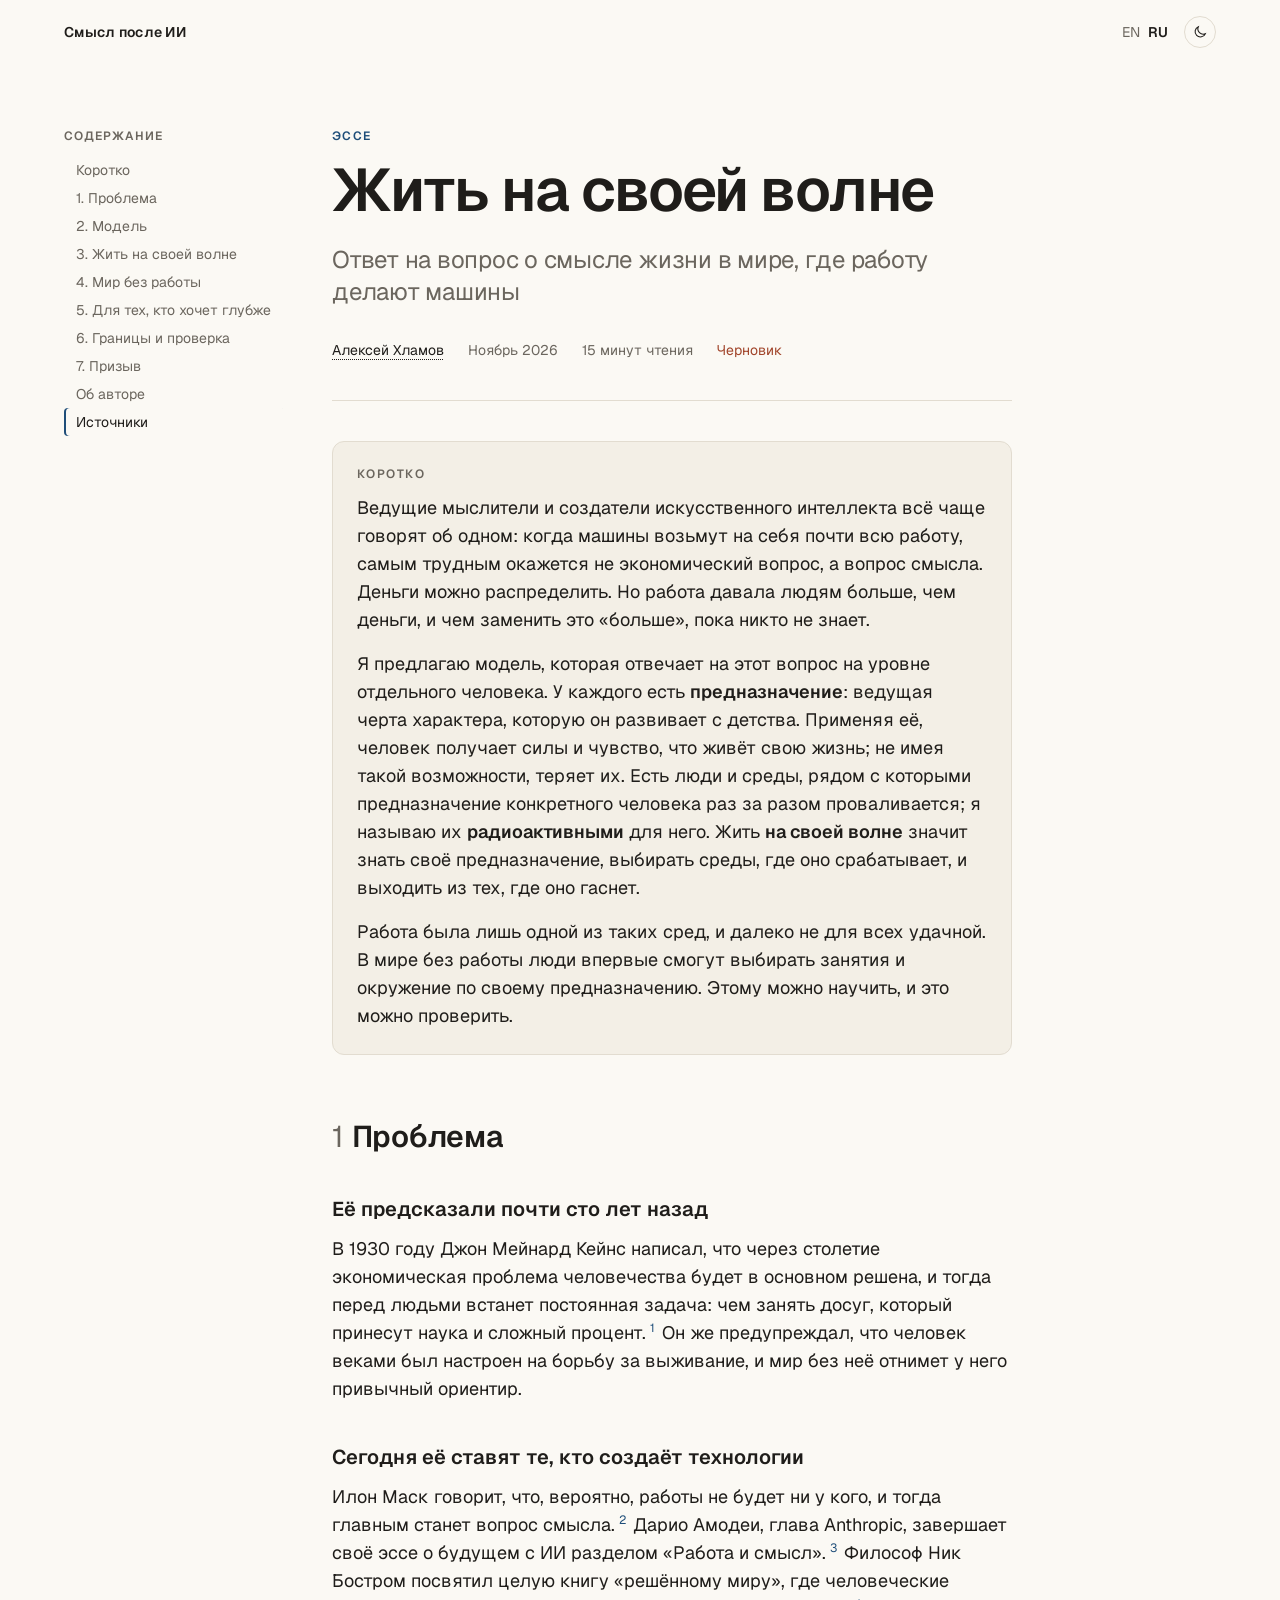
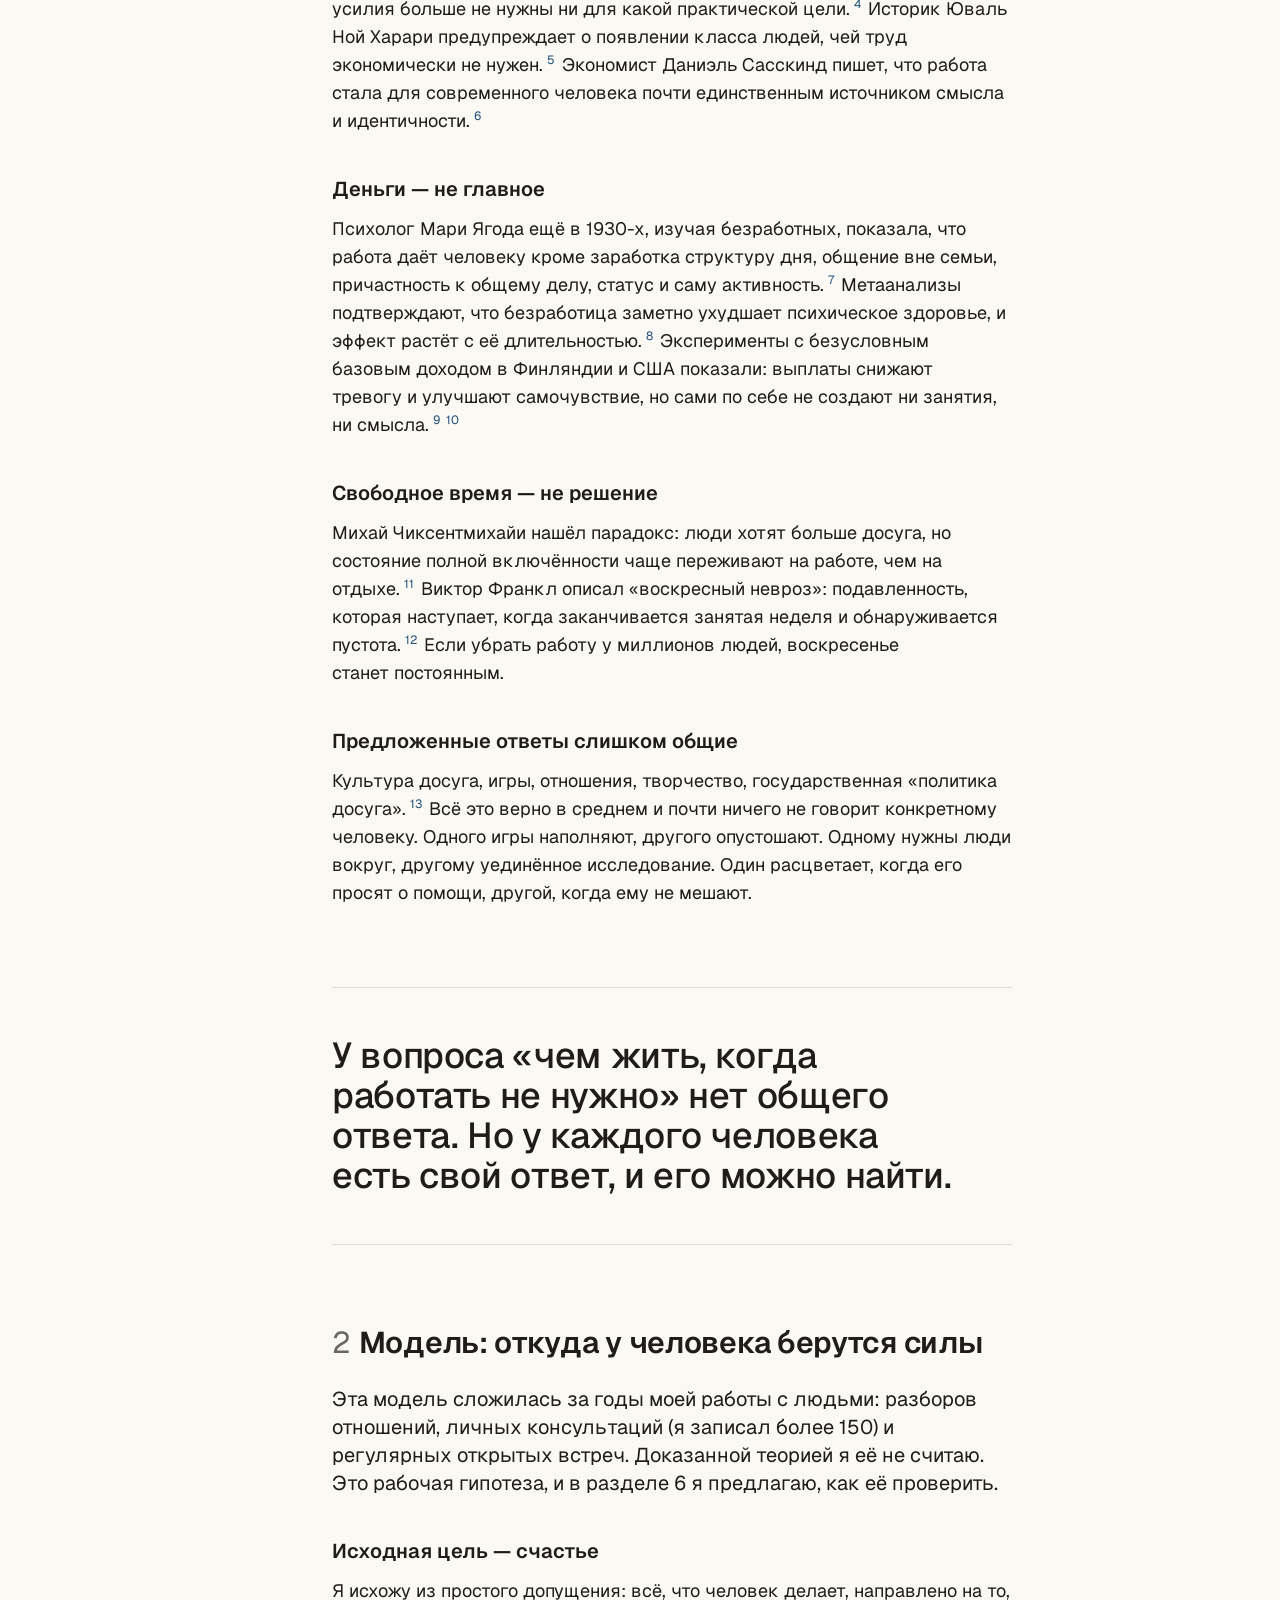
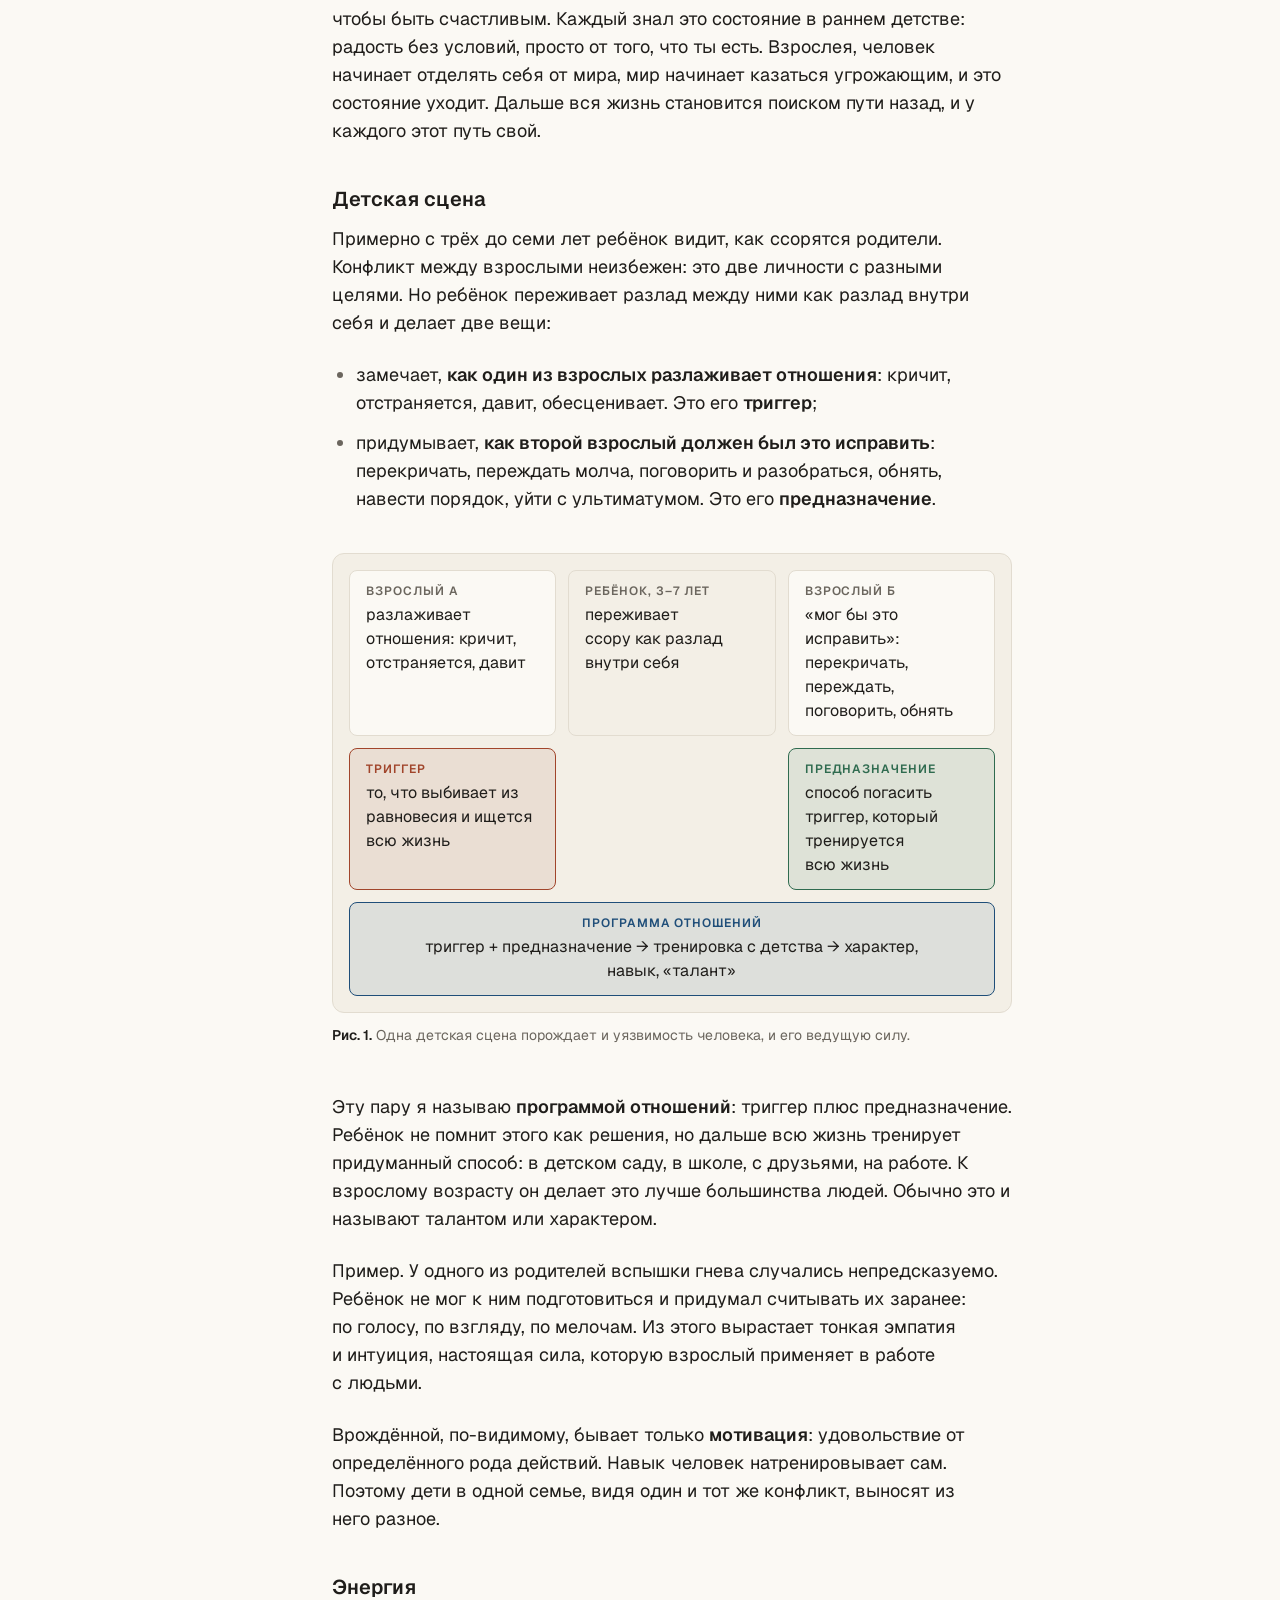
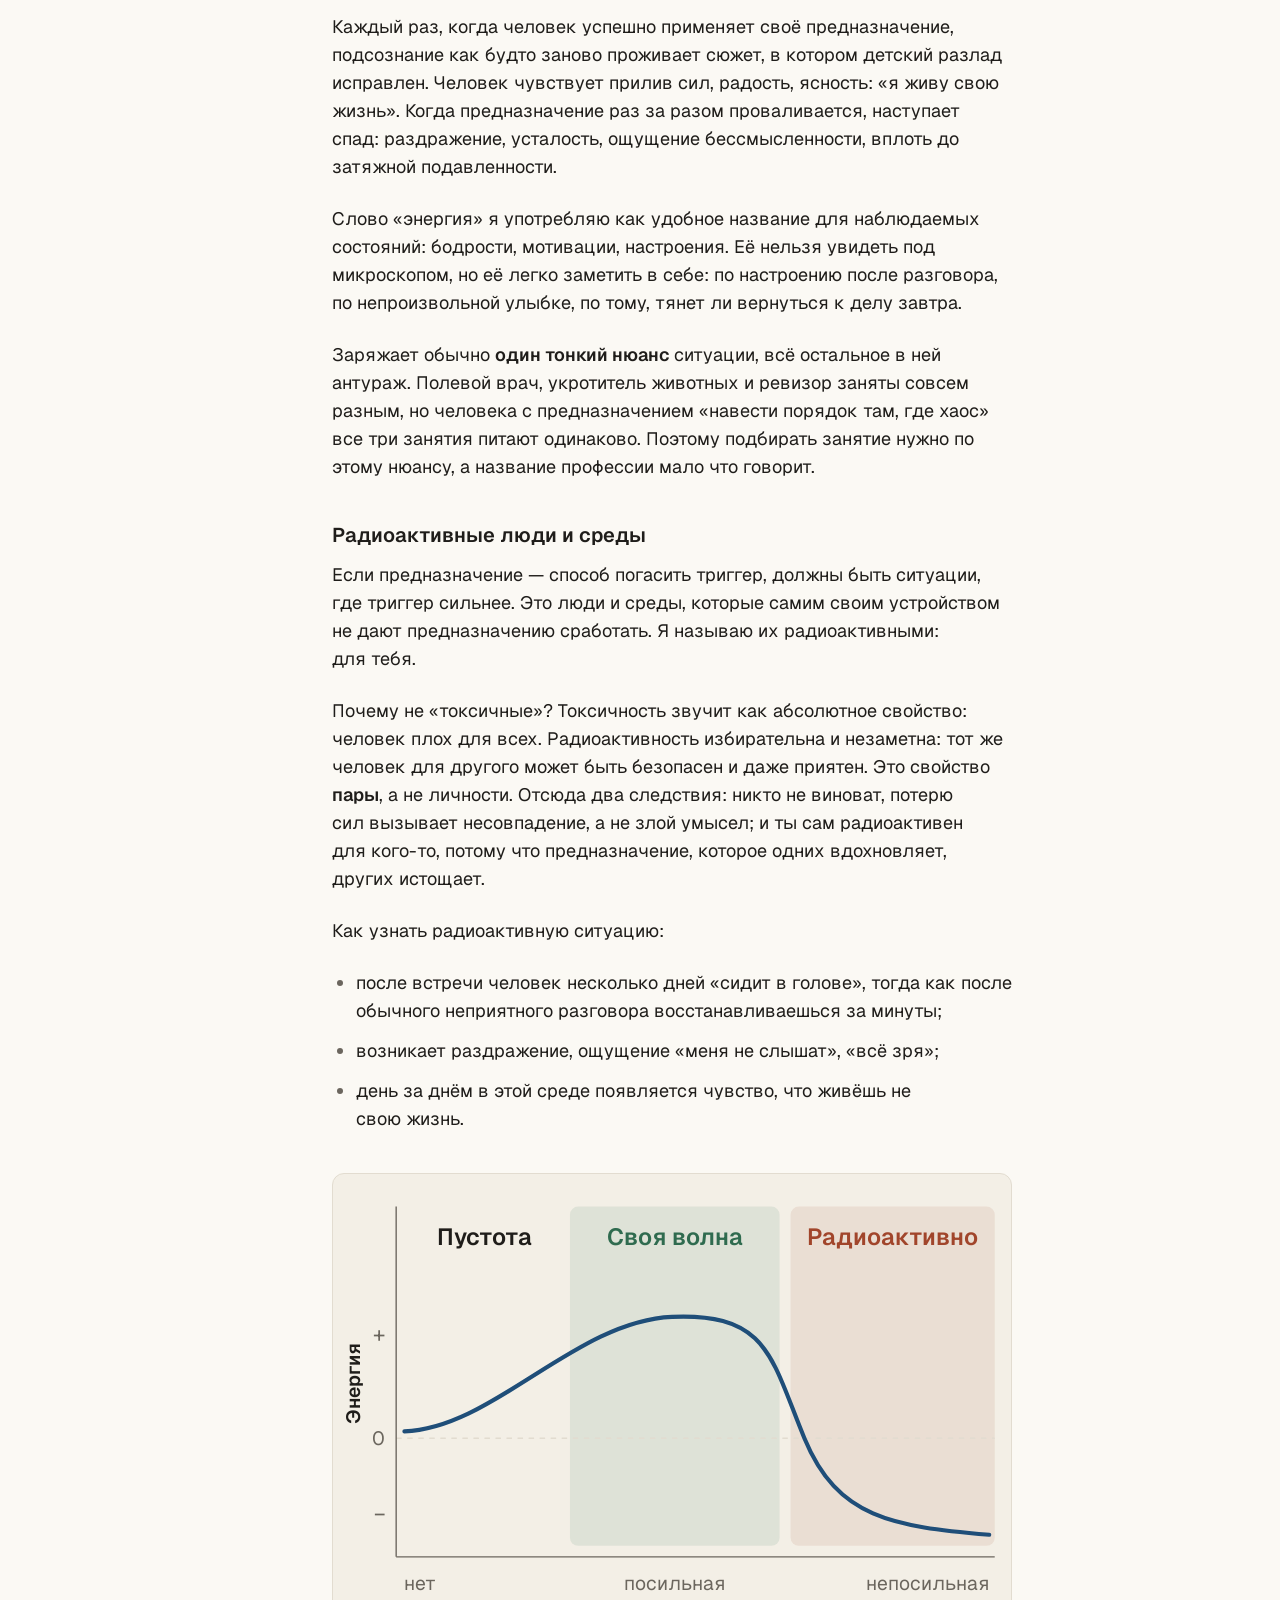
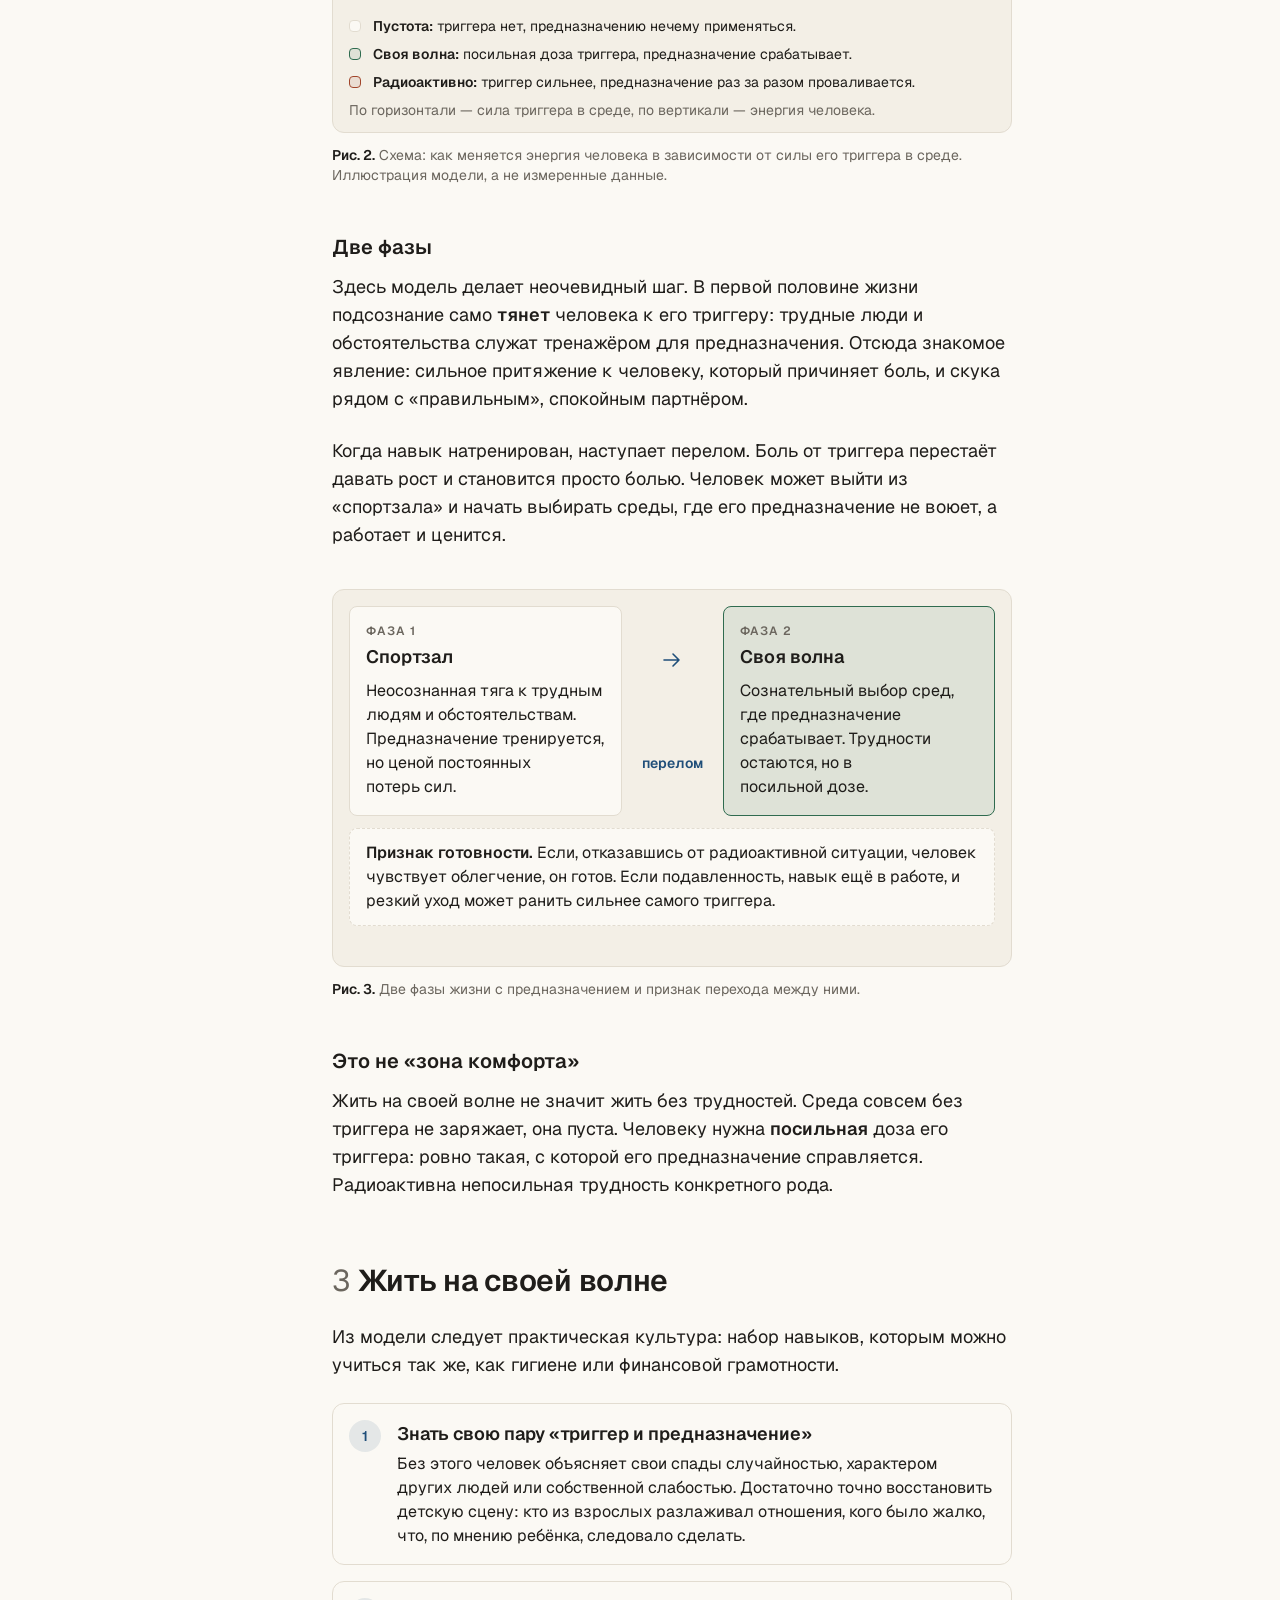
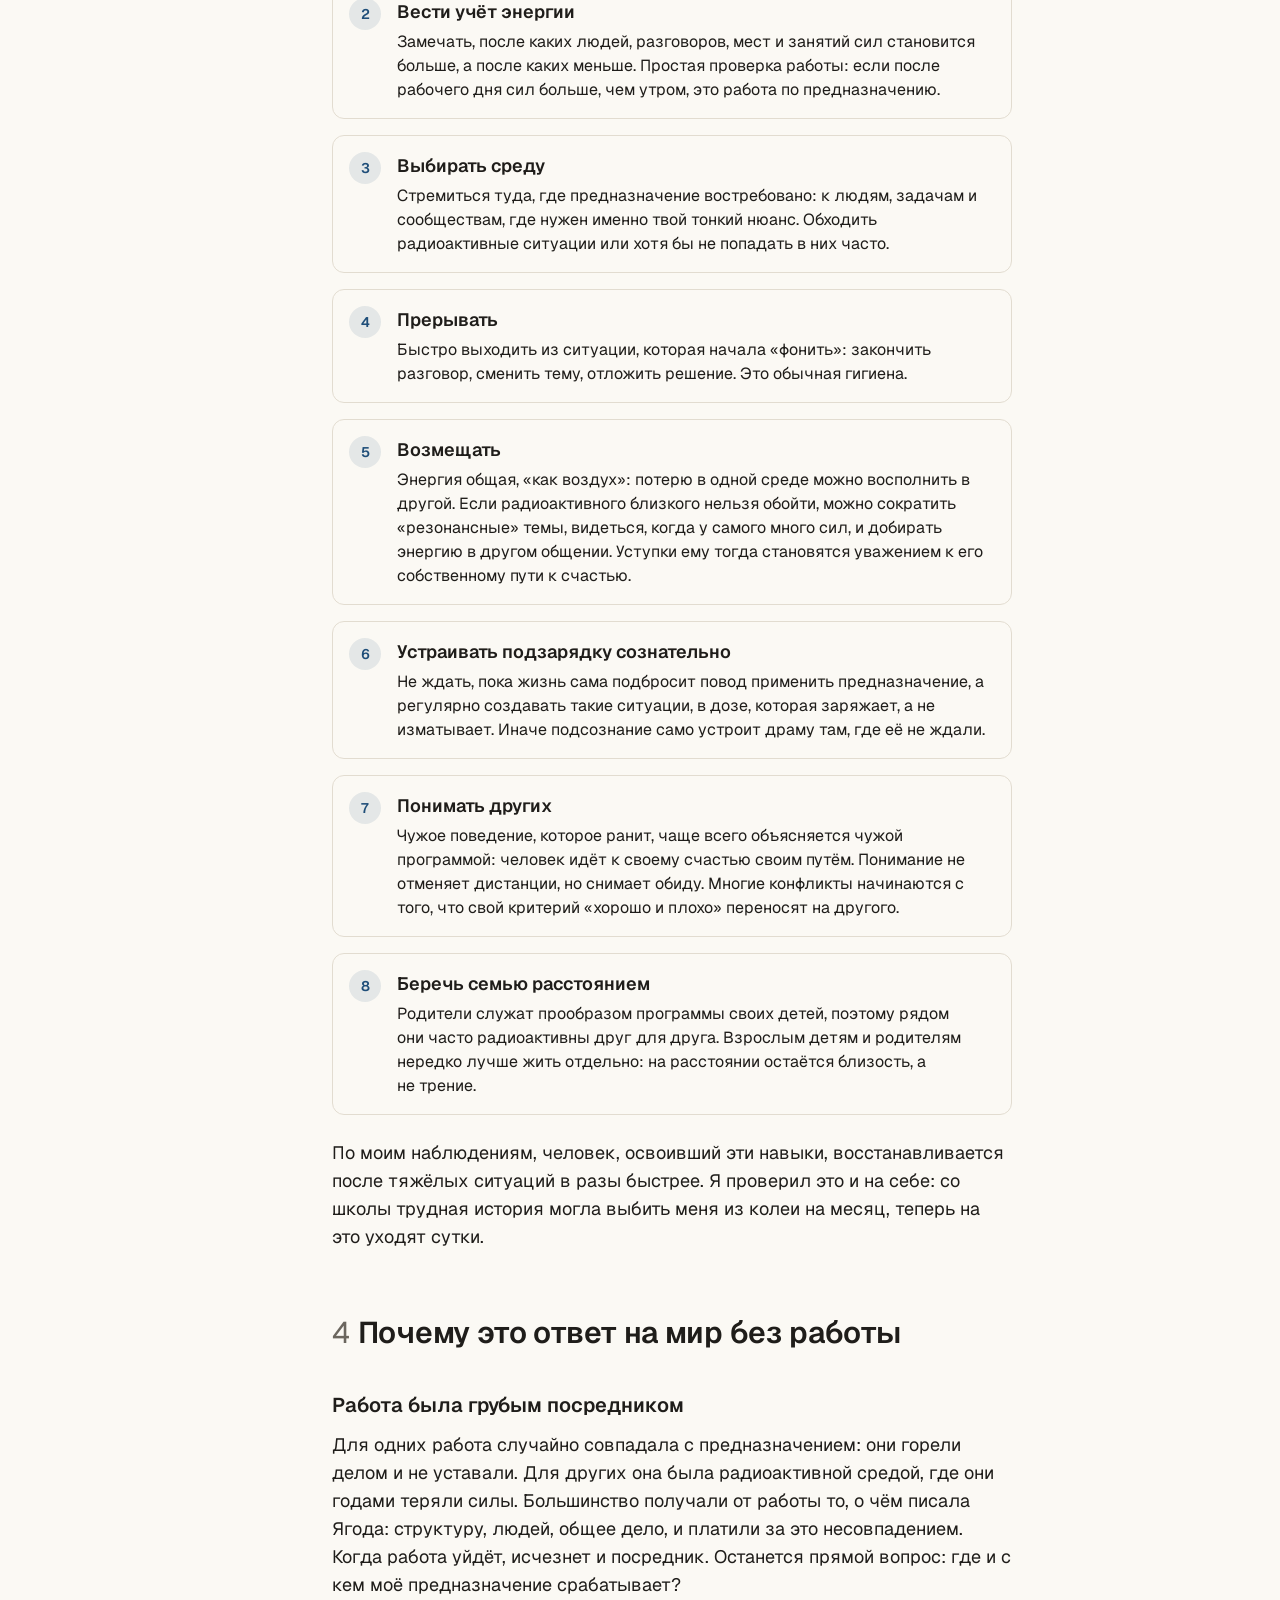
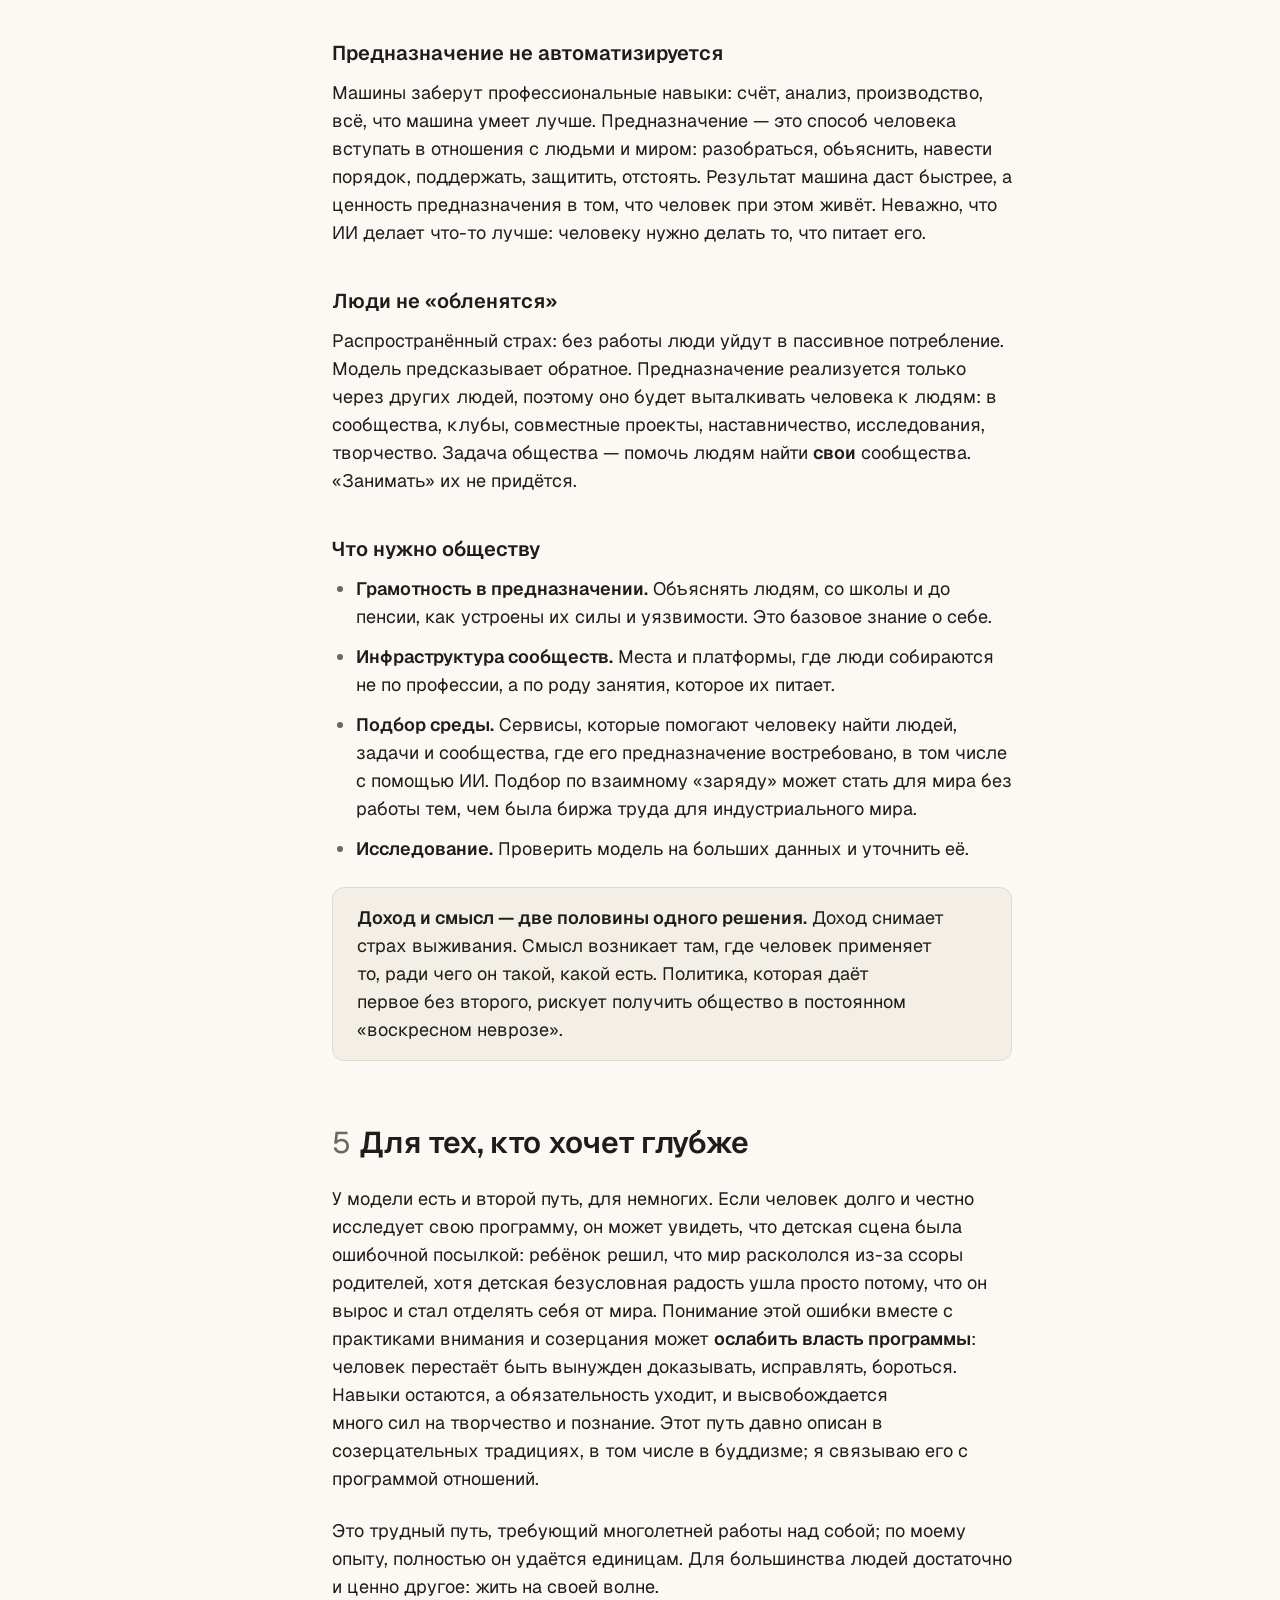
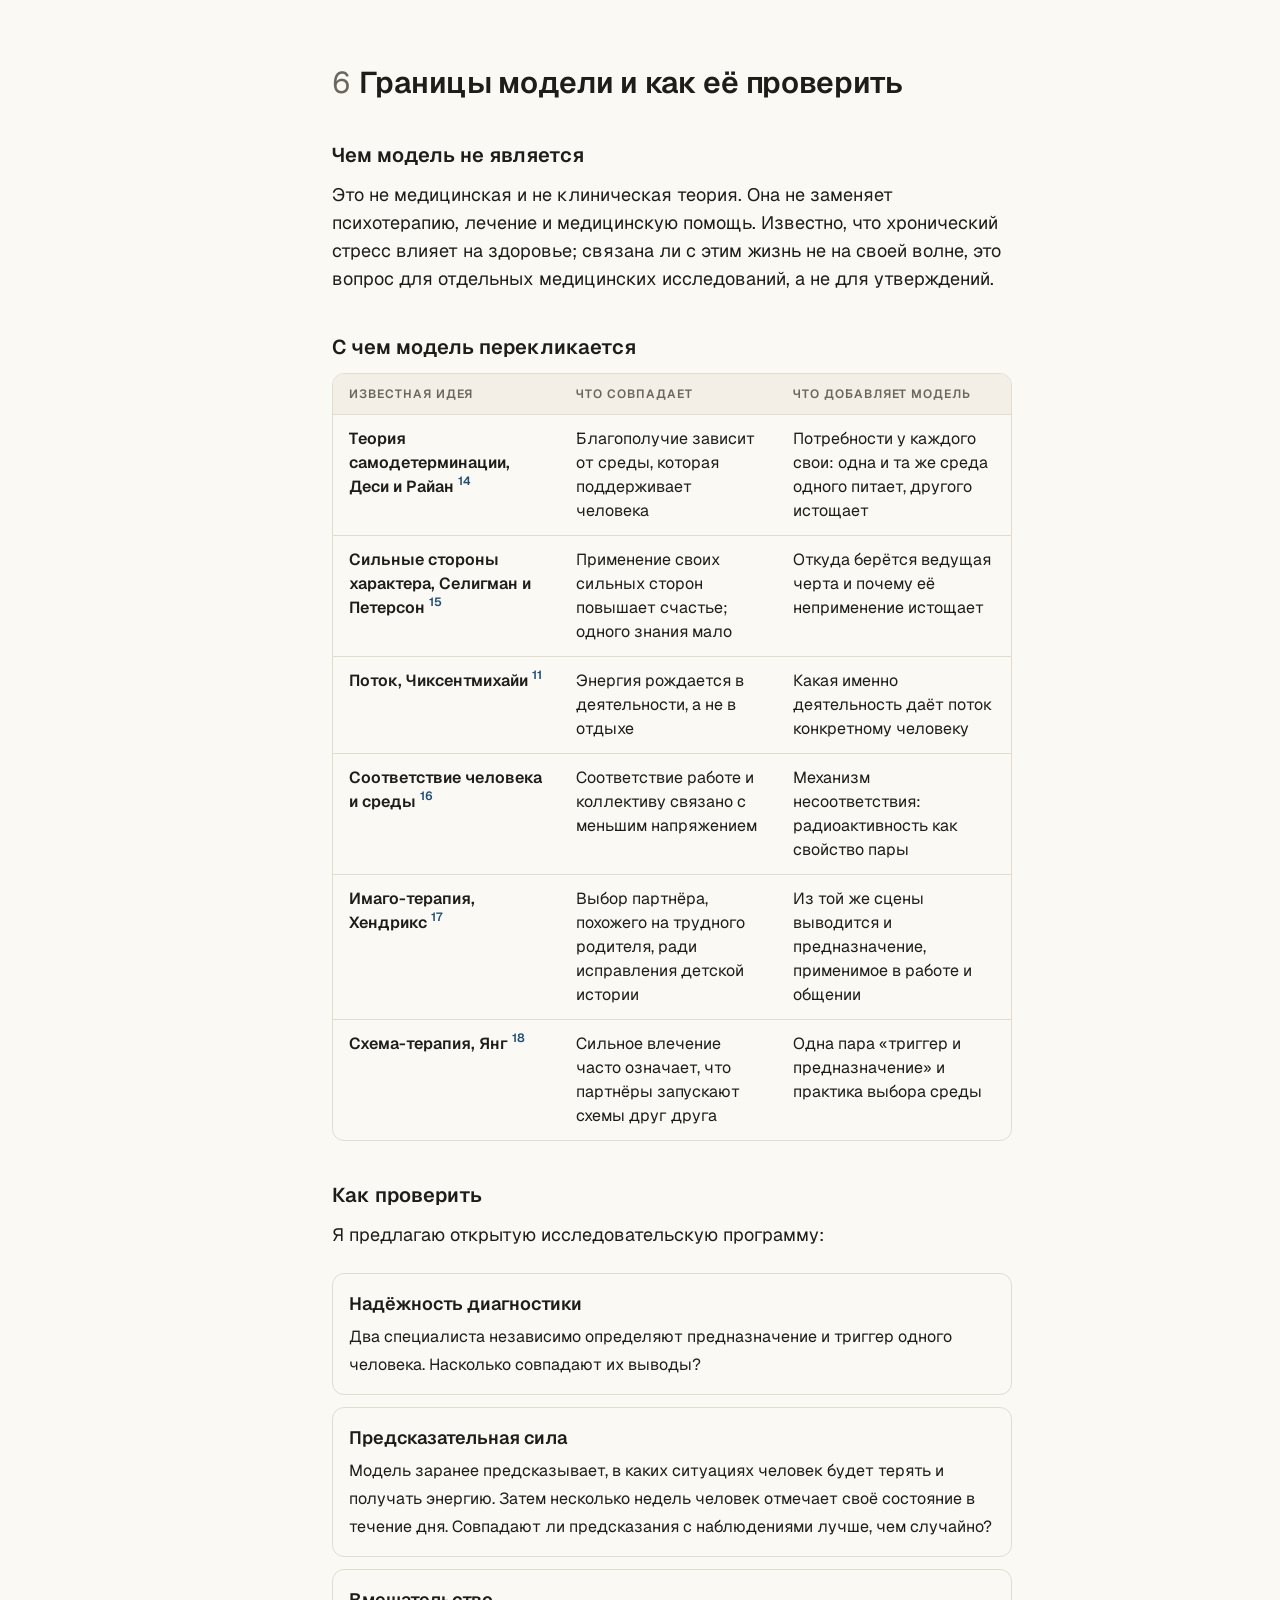
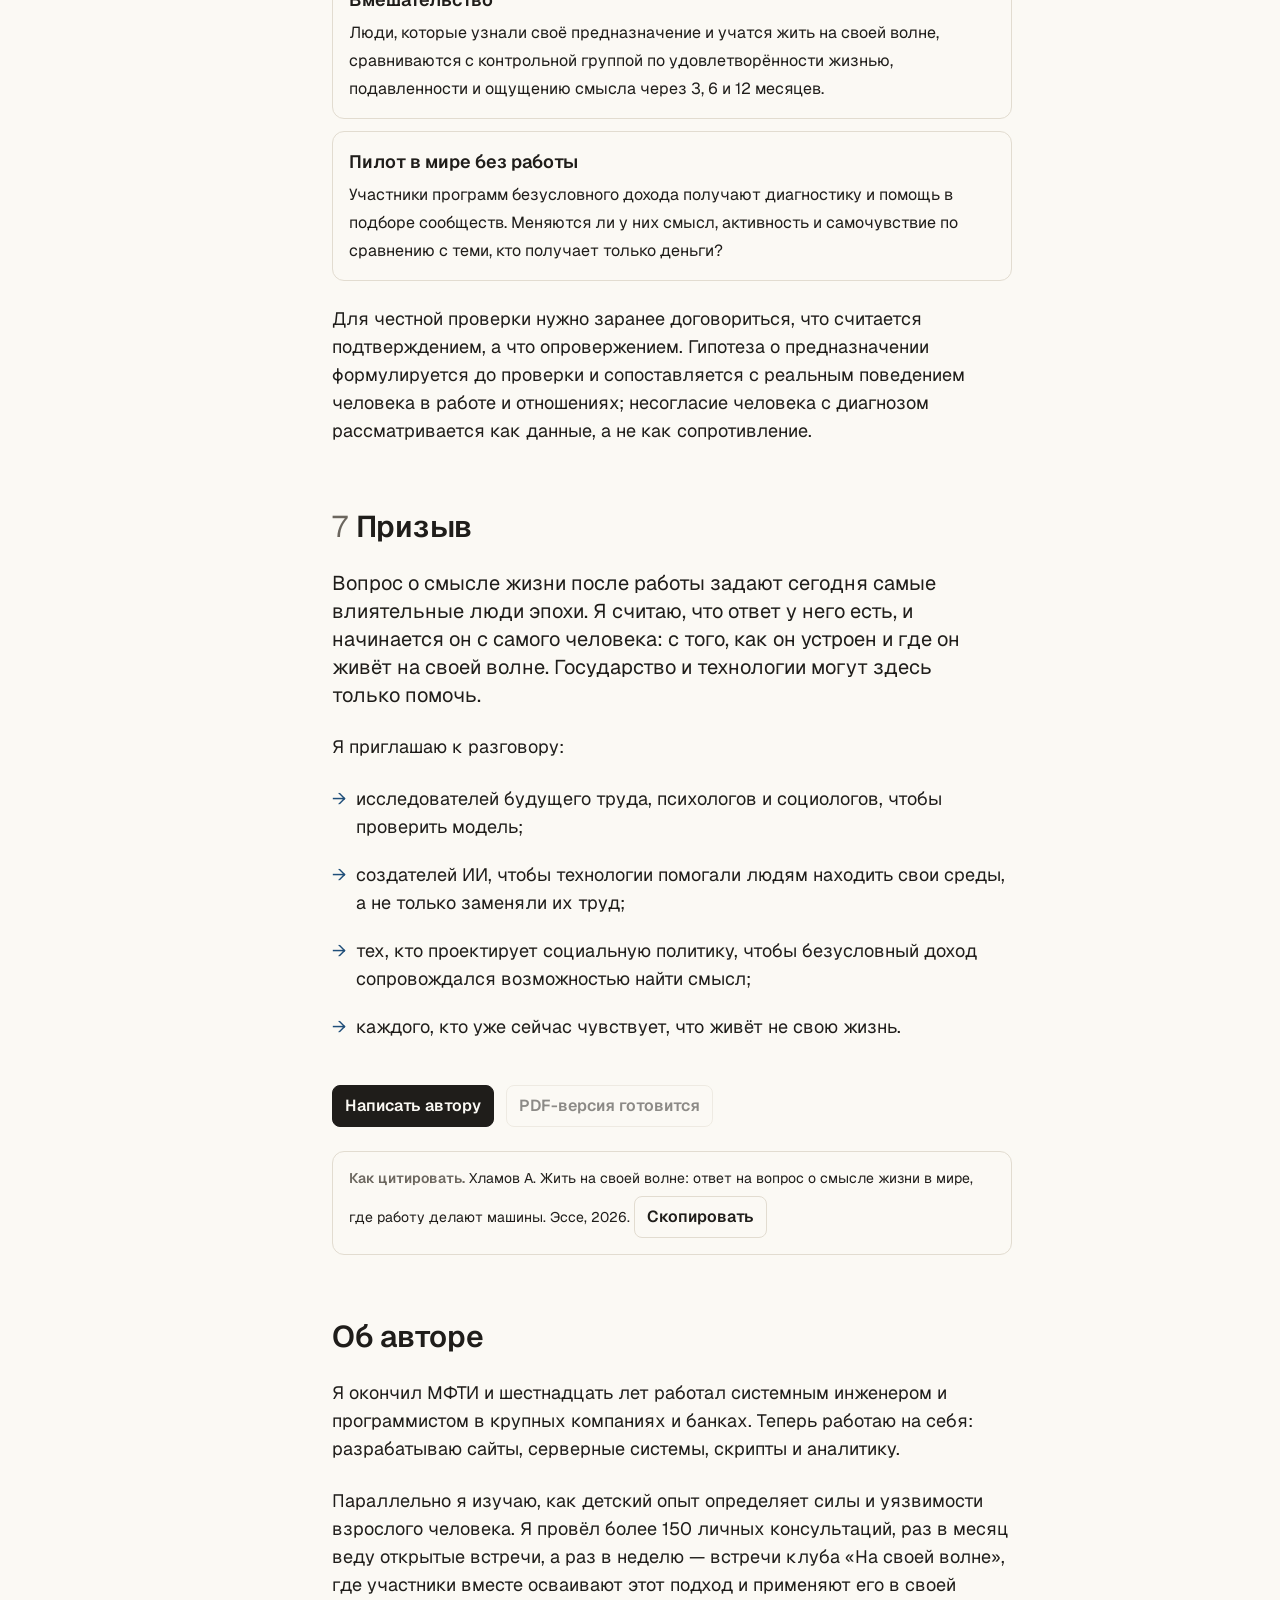
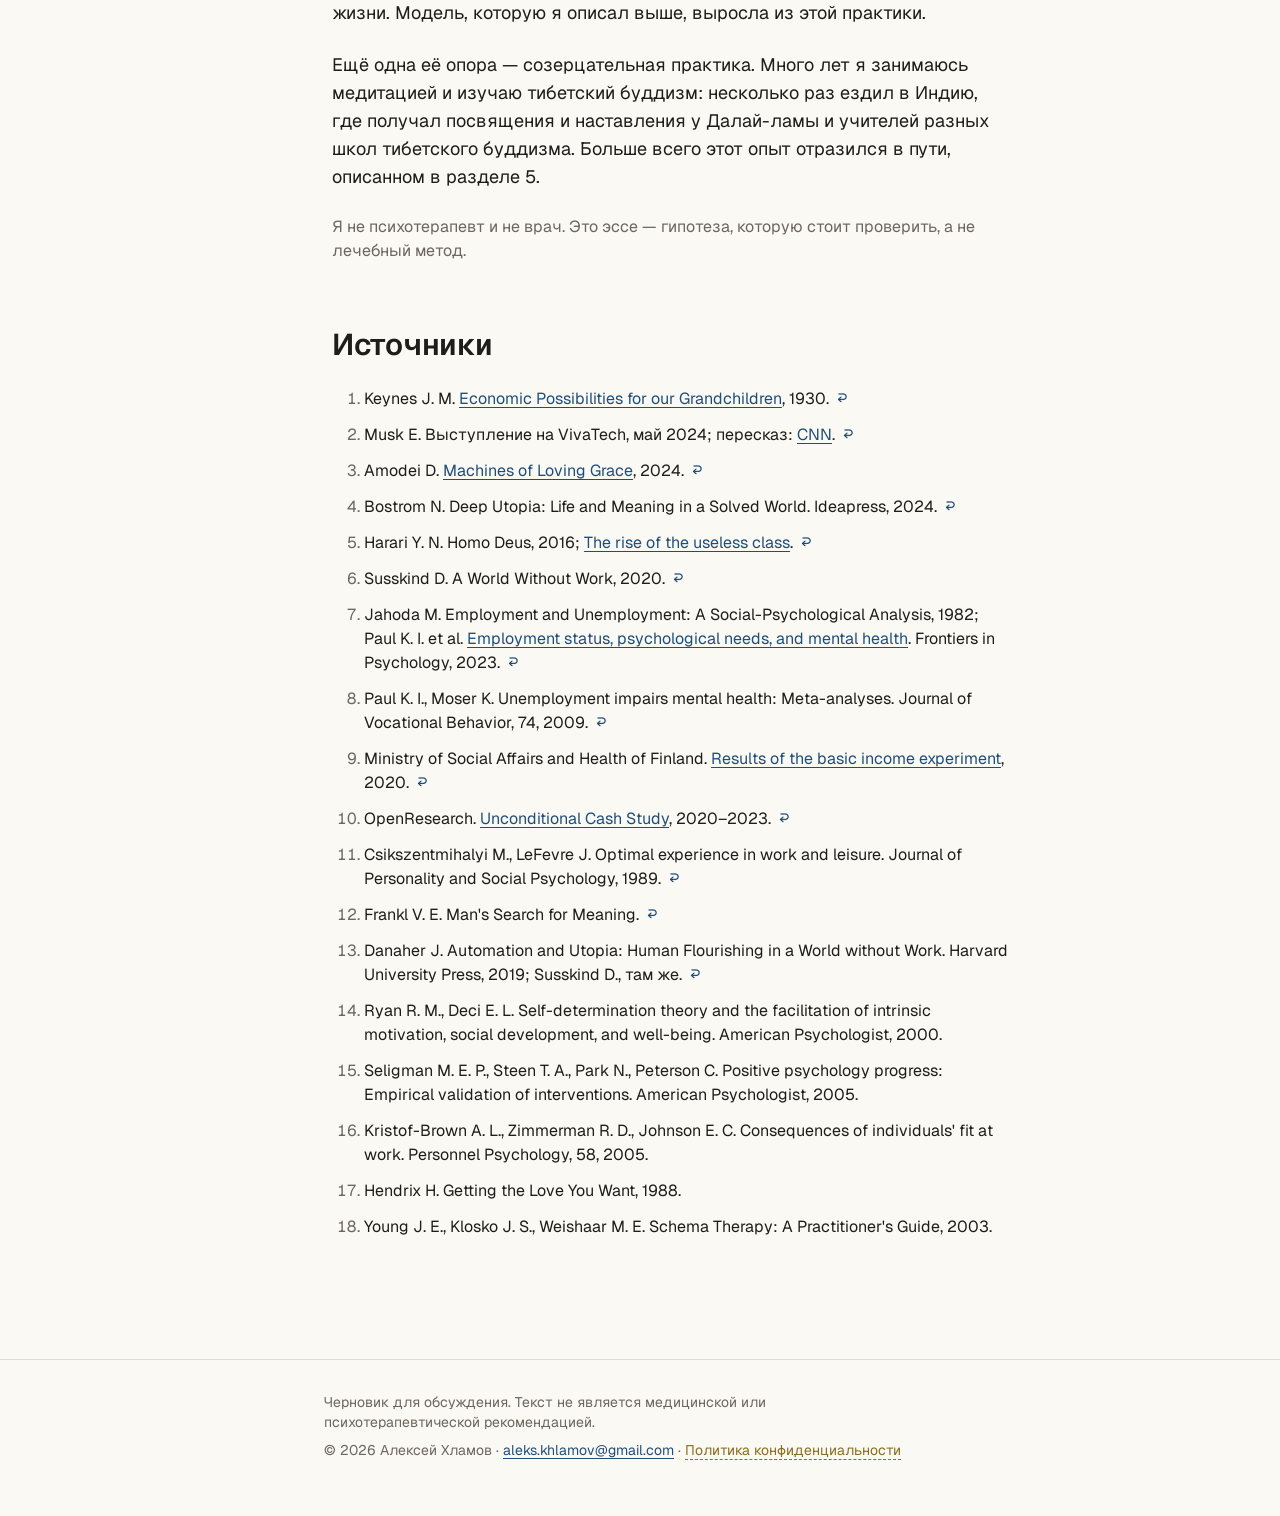
==== commit b48a71d9: "Учителя разных школ тибетского буддизма Co-Authored-By: Claude Opus 5.5 <noreply@anthropic.com>" ====
--- a/ru/index.html
+++ b/ru/index.html
@@ -338,7 +338,7 @@
         <h2 id="about-h">Об авторе</h2>
         <p>Я окончил МФТИ и шестнадцать лет работал системным инженером и программистом в крупных компаниях и банках. Теперь работаю на себя: разрабатываю сайты, серверные системы, скрипты и аналитику.</p>
         <p>Параллельно я изучаю, как детский опыт определяет силы и уязвимости взрослого человека. Я провёл более 150 личных консультаций, раз в месяц веду открытые встречи, а раз в неделю — встречи клуба «На своей волне», где участники вместе осваивают этот подход и применяют его в своей жизни. Модель, которую я описал выше, выросла из этой практики.</p>
-        <p>Ещё одна её опора — созерцательная практика. Много лет я занимаюсь медитацией и изучаю тибетский буддизм: несколько раз ездил в Индию, где получал посвящения и наставления у Далай-ламы и других тибетских учителей. Больше всего этот опыт отразился в пути, описанном в разделе 5.</p>
+        <p>Ещё одна её опора — созерцательная практика. Много лет я занимаюсь медитацией и изучаю тибетский буддизм: несколько раз ездил в Индию, где получал посвящения и наставления у Далай-ламы и учителей разных школ тибетского буддизма. Больше всего этот опыт отразился в пути, описанном в разделе 5.</p>
         <p class="note">Я не психотерапевт и не врач. Это эссе — гипотеза, которую стоит проверить, а не лечебный метод.</p>
       </section>
 
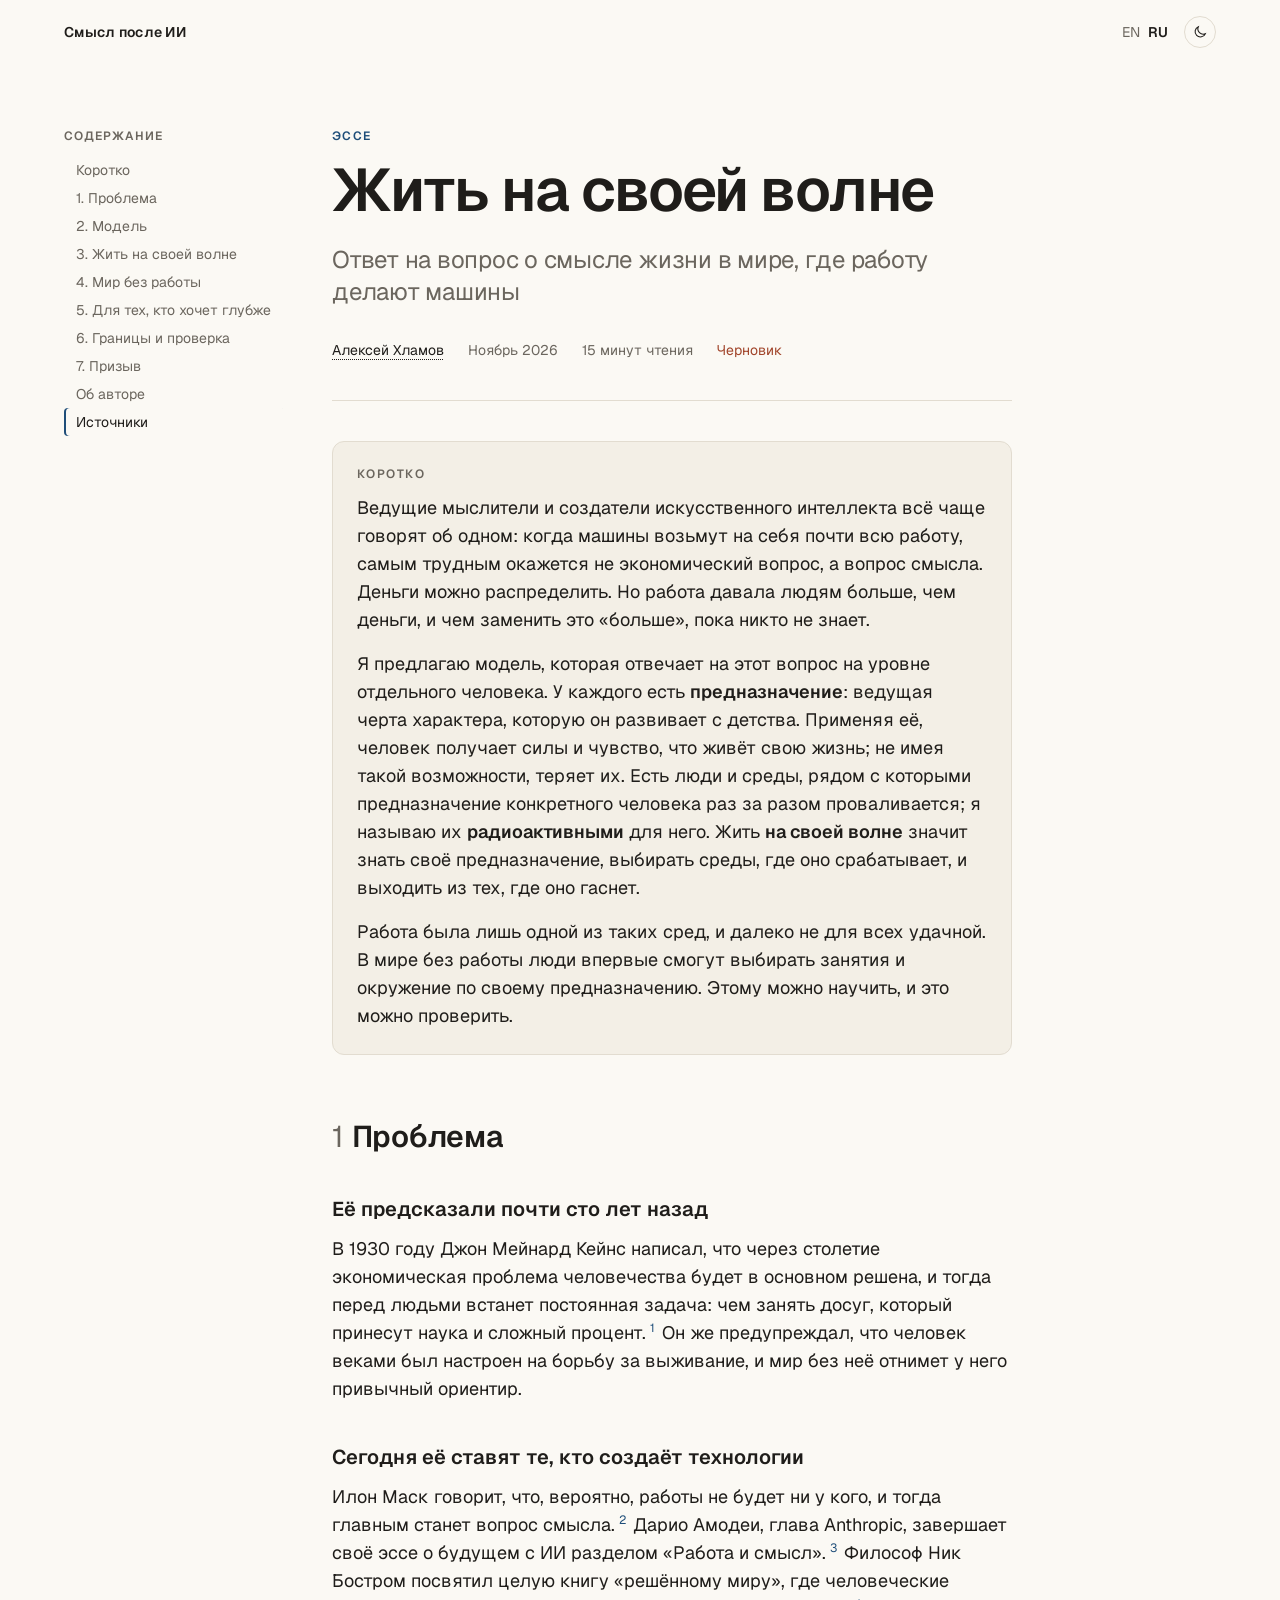
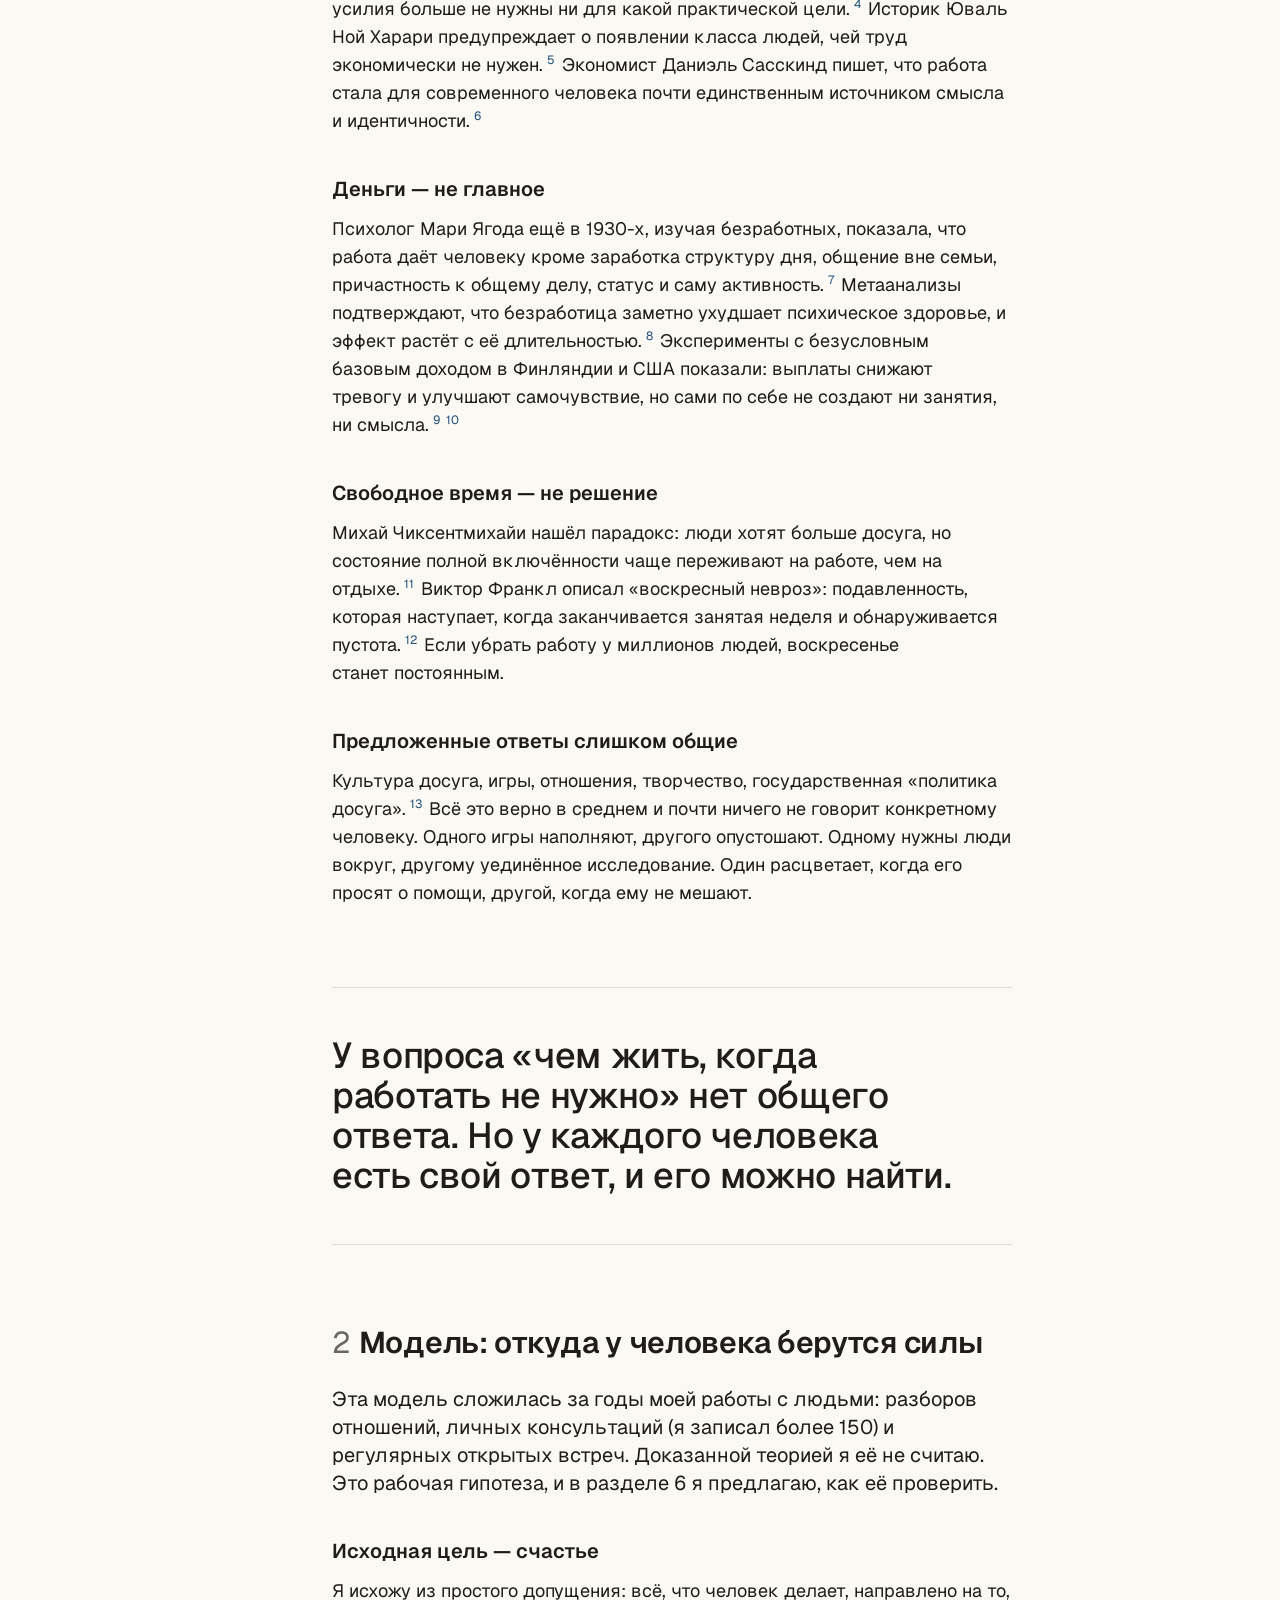
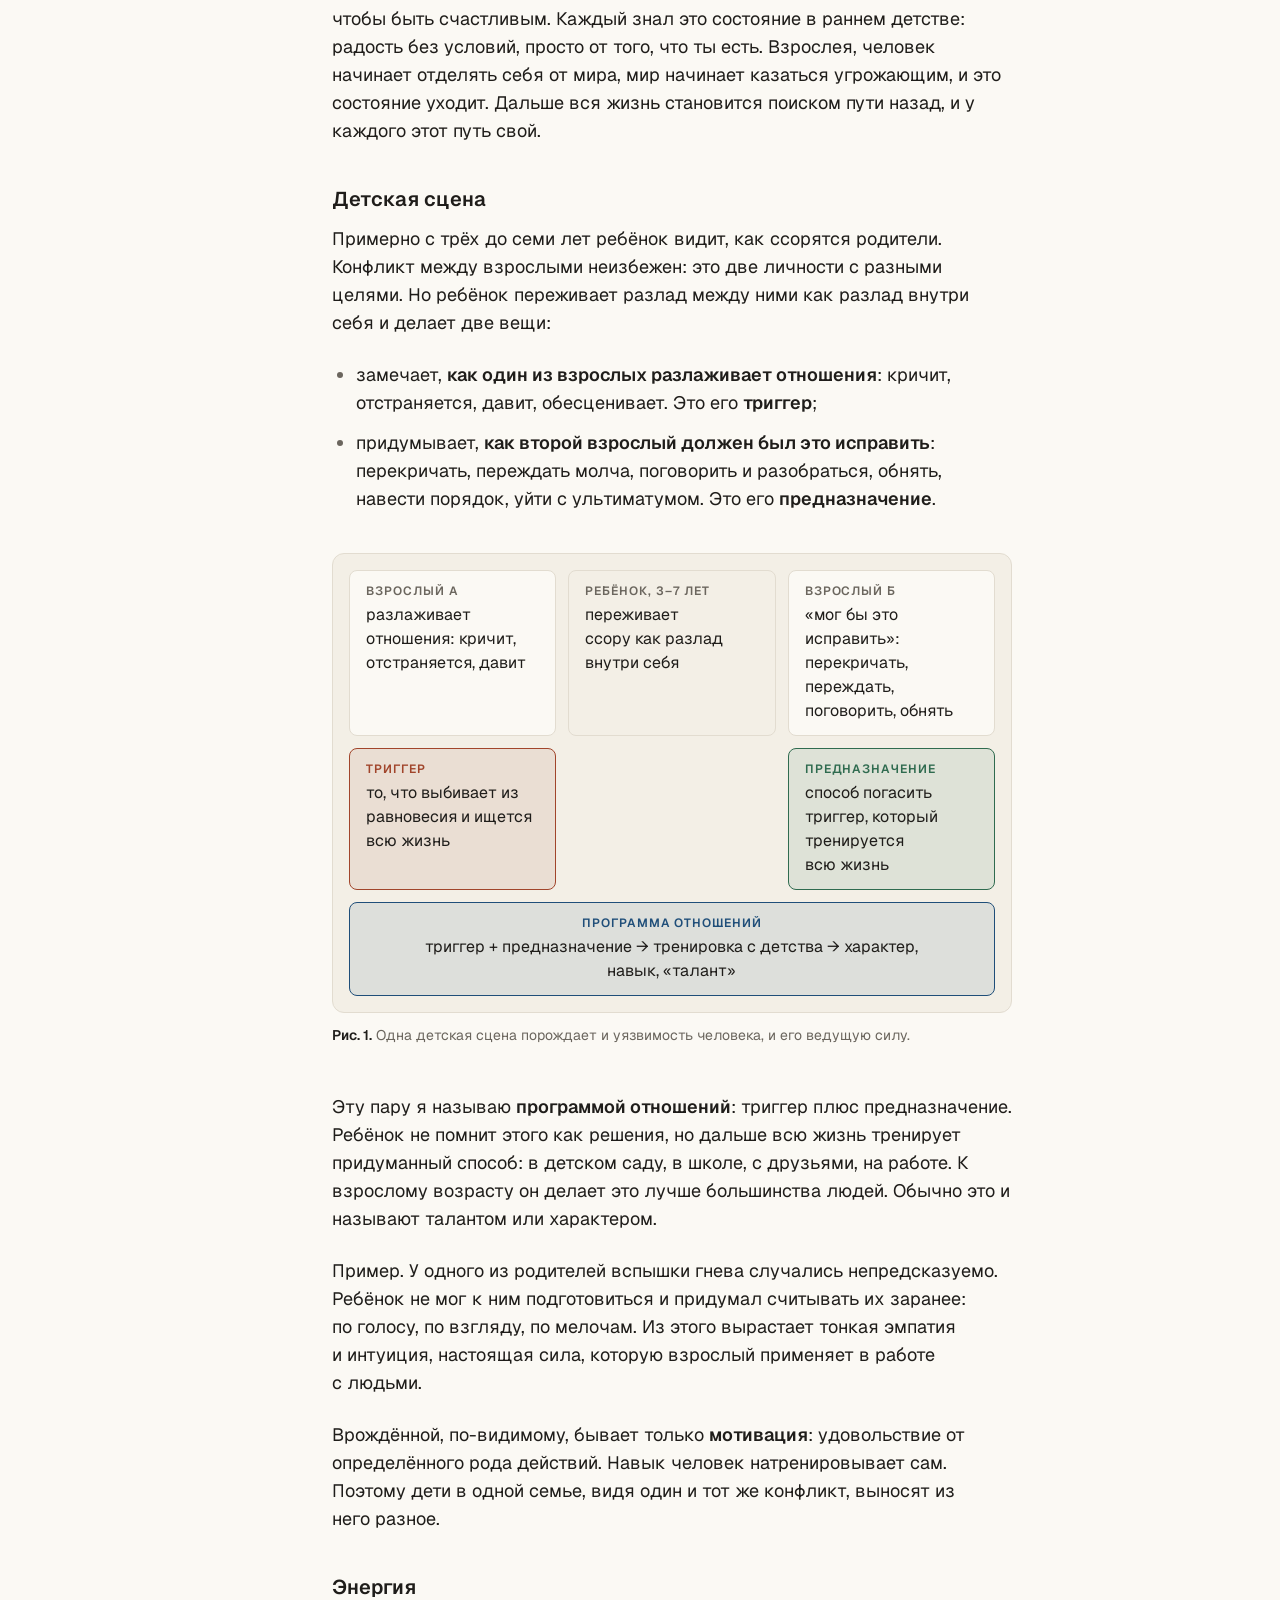
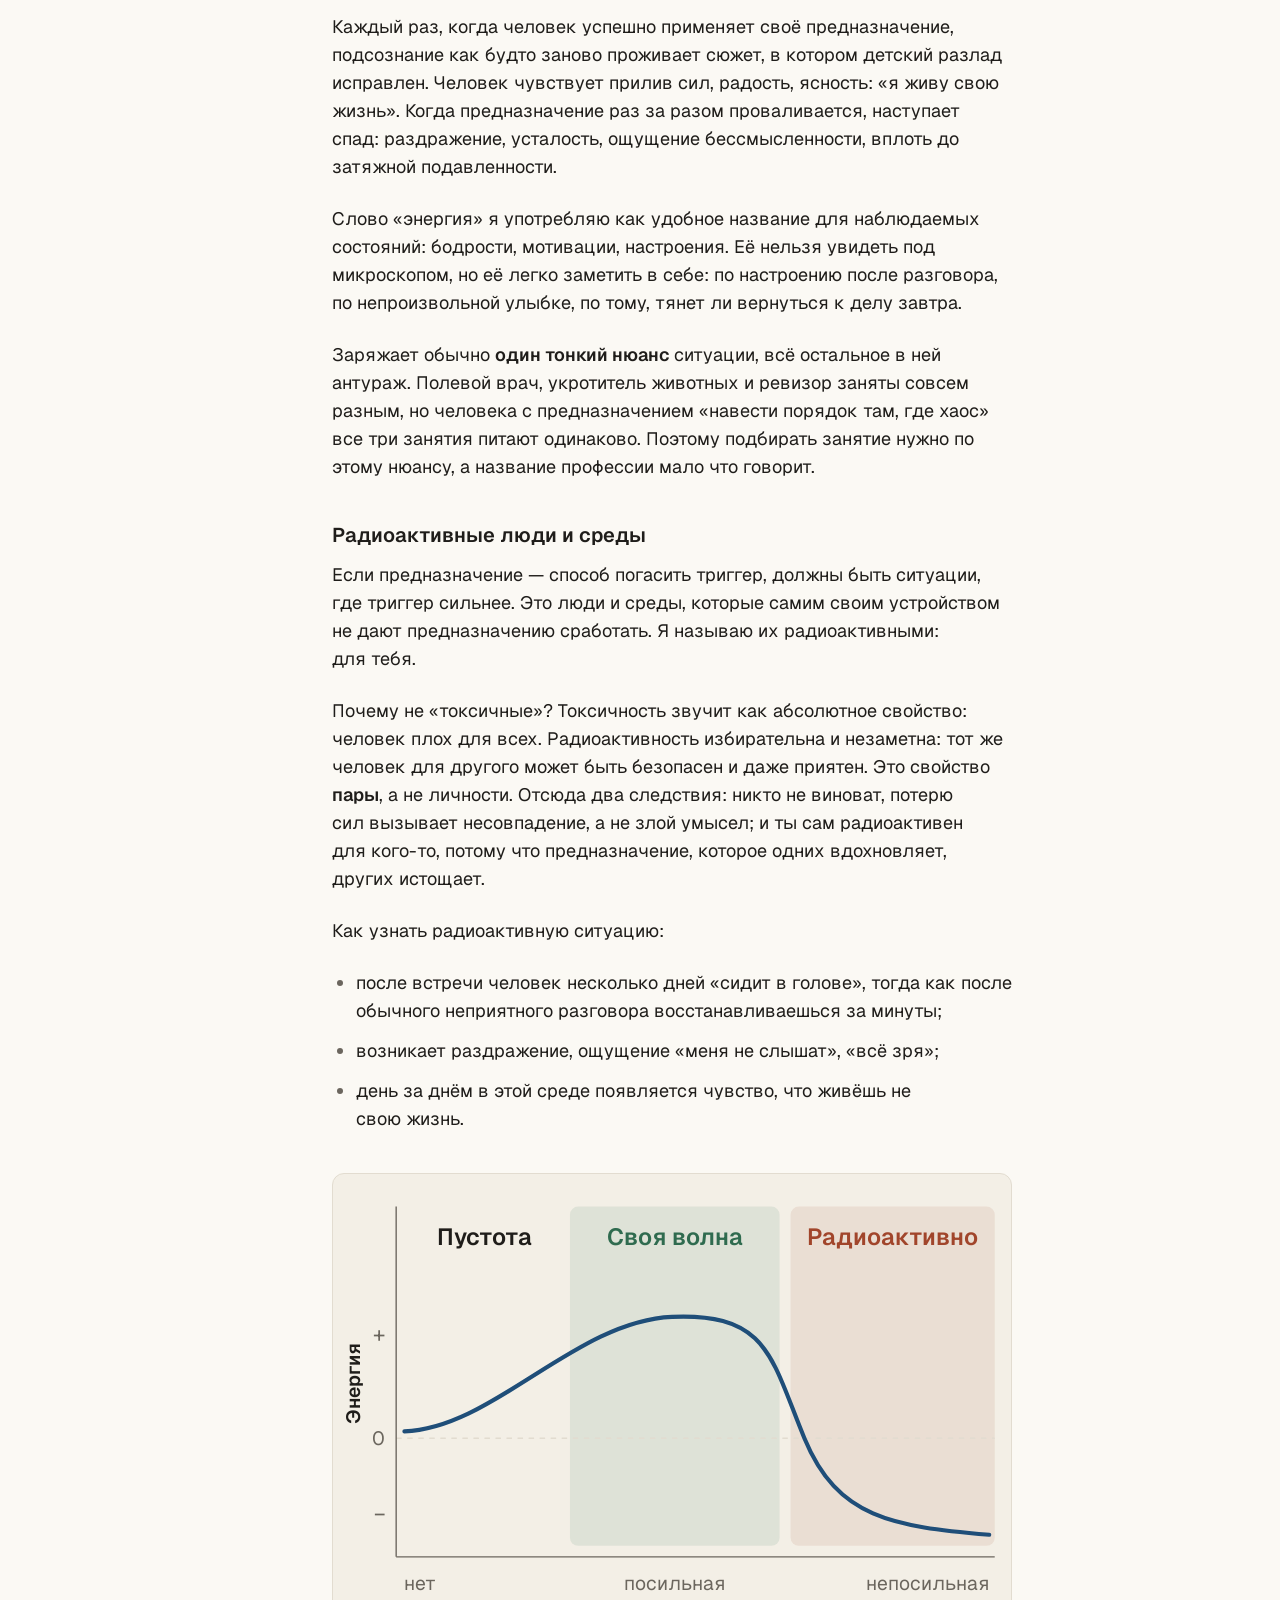
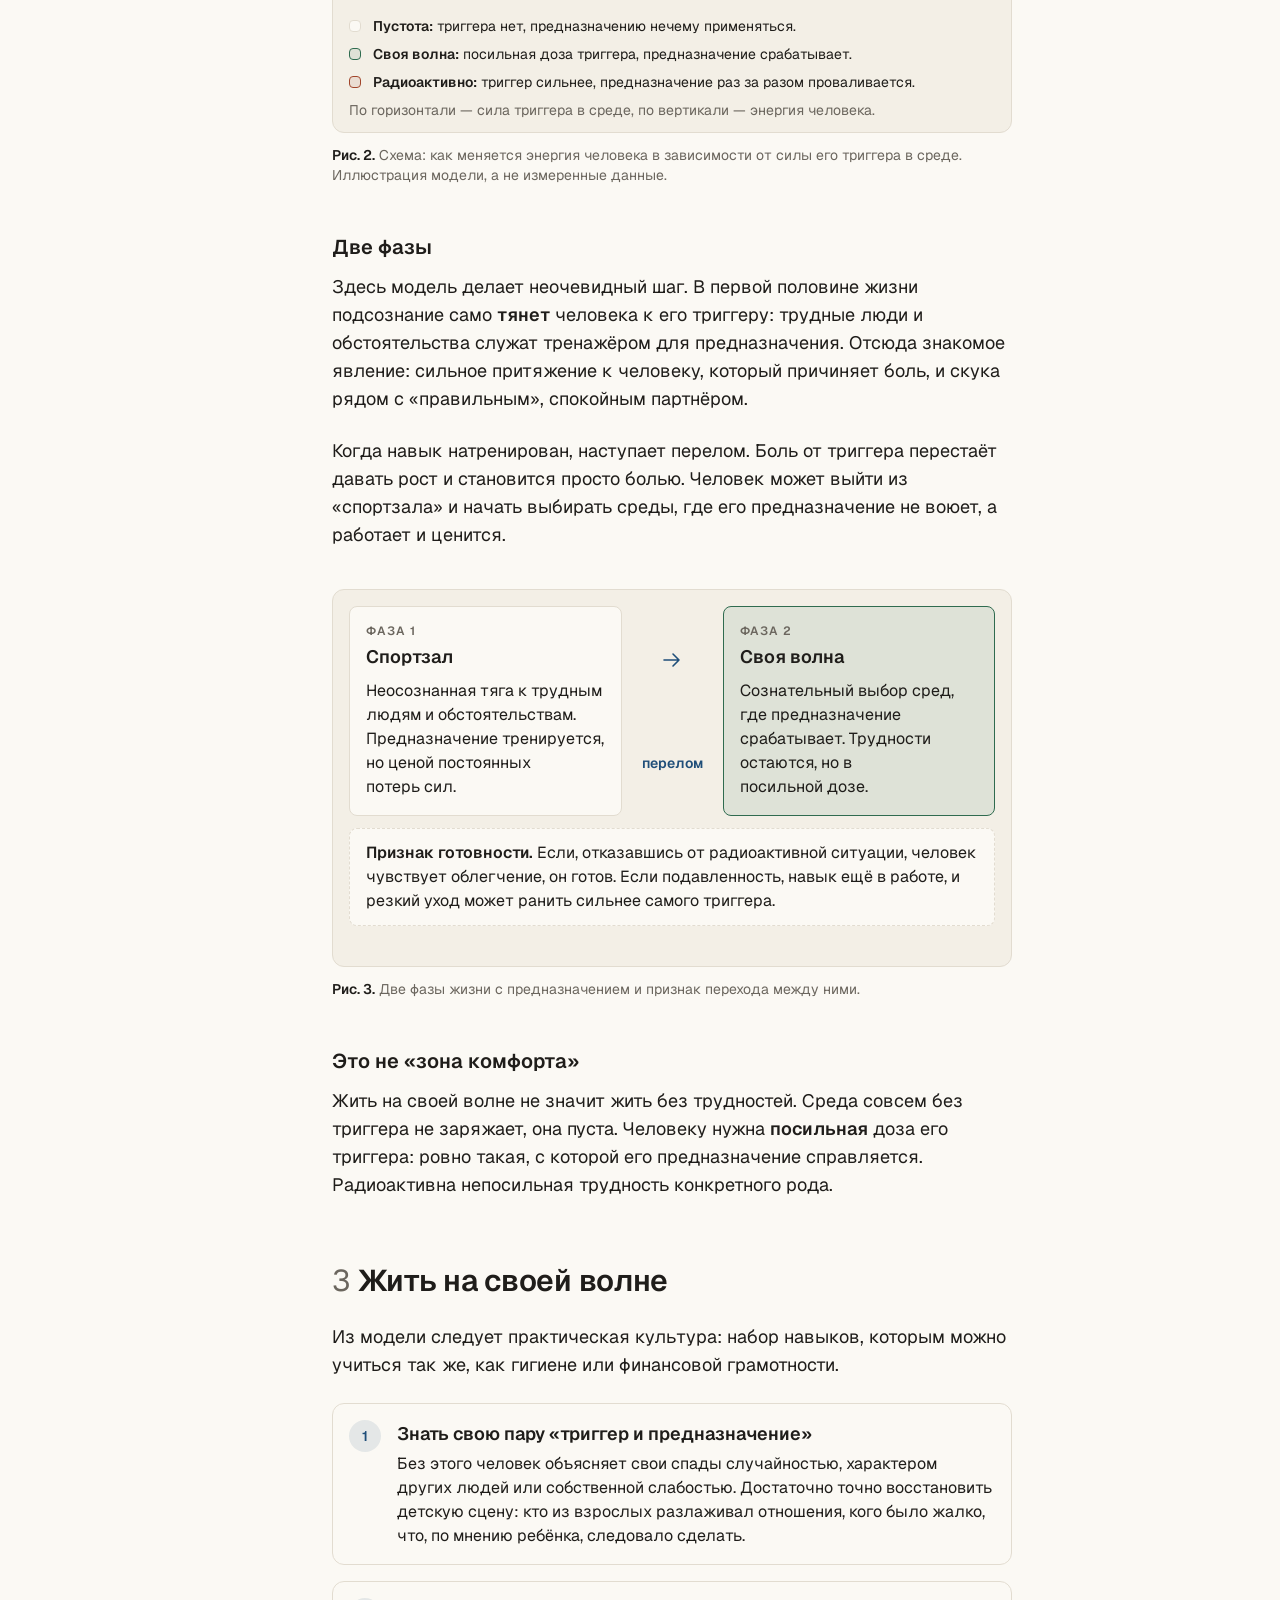
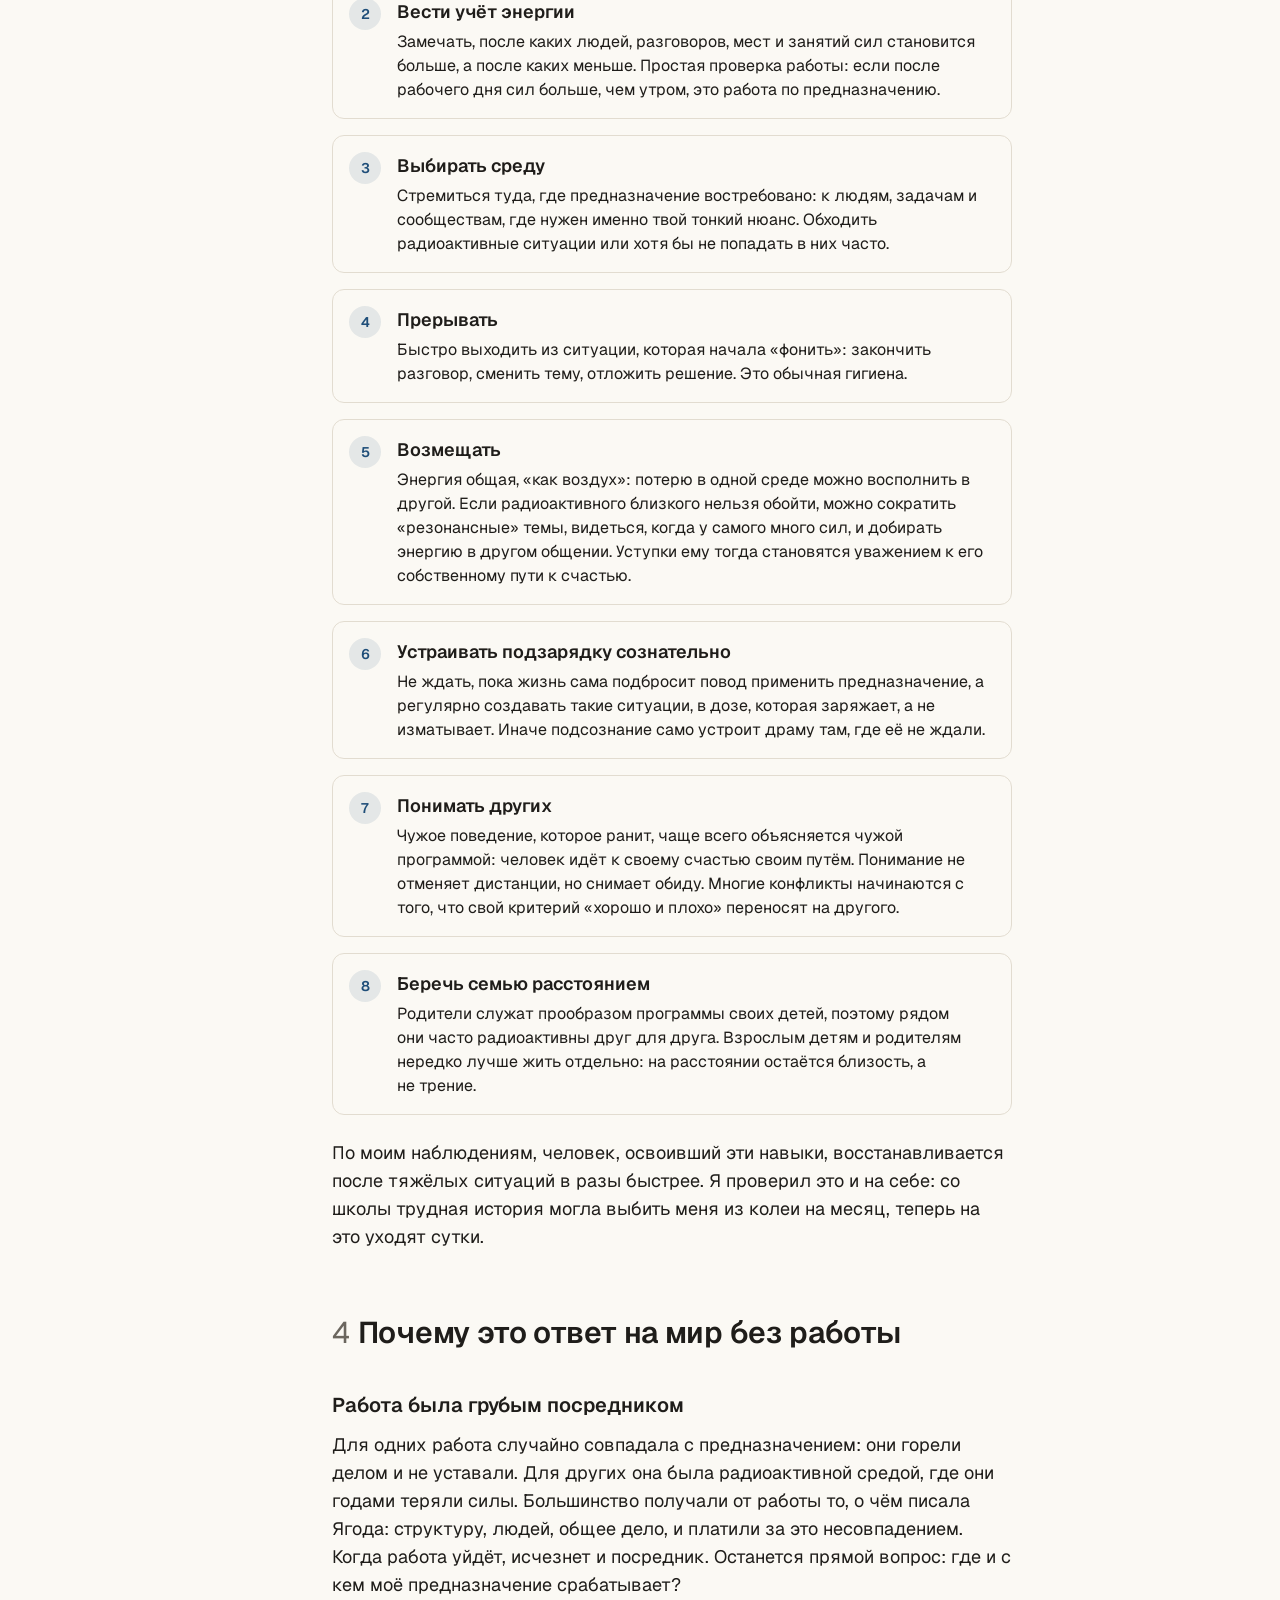
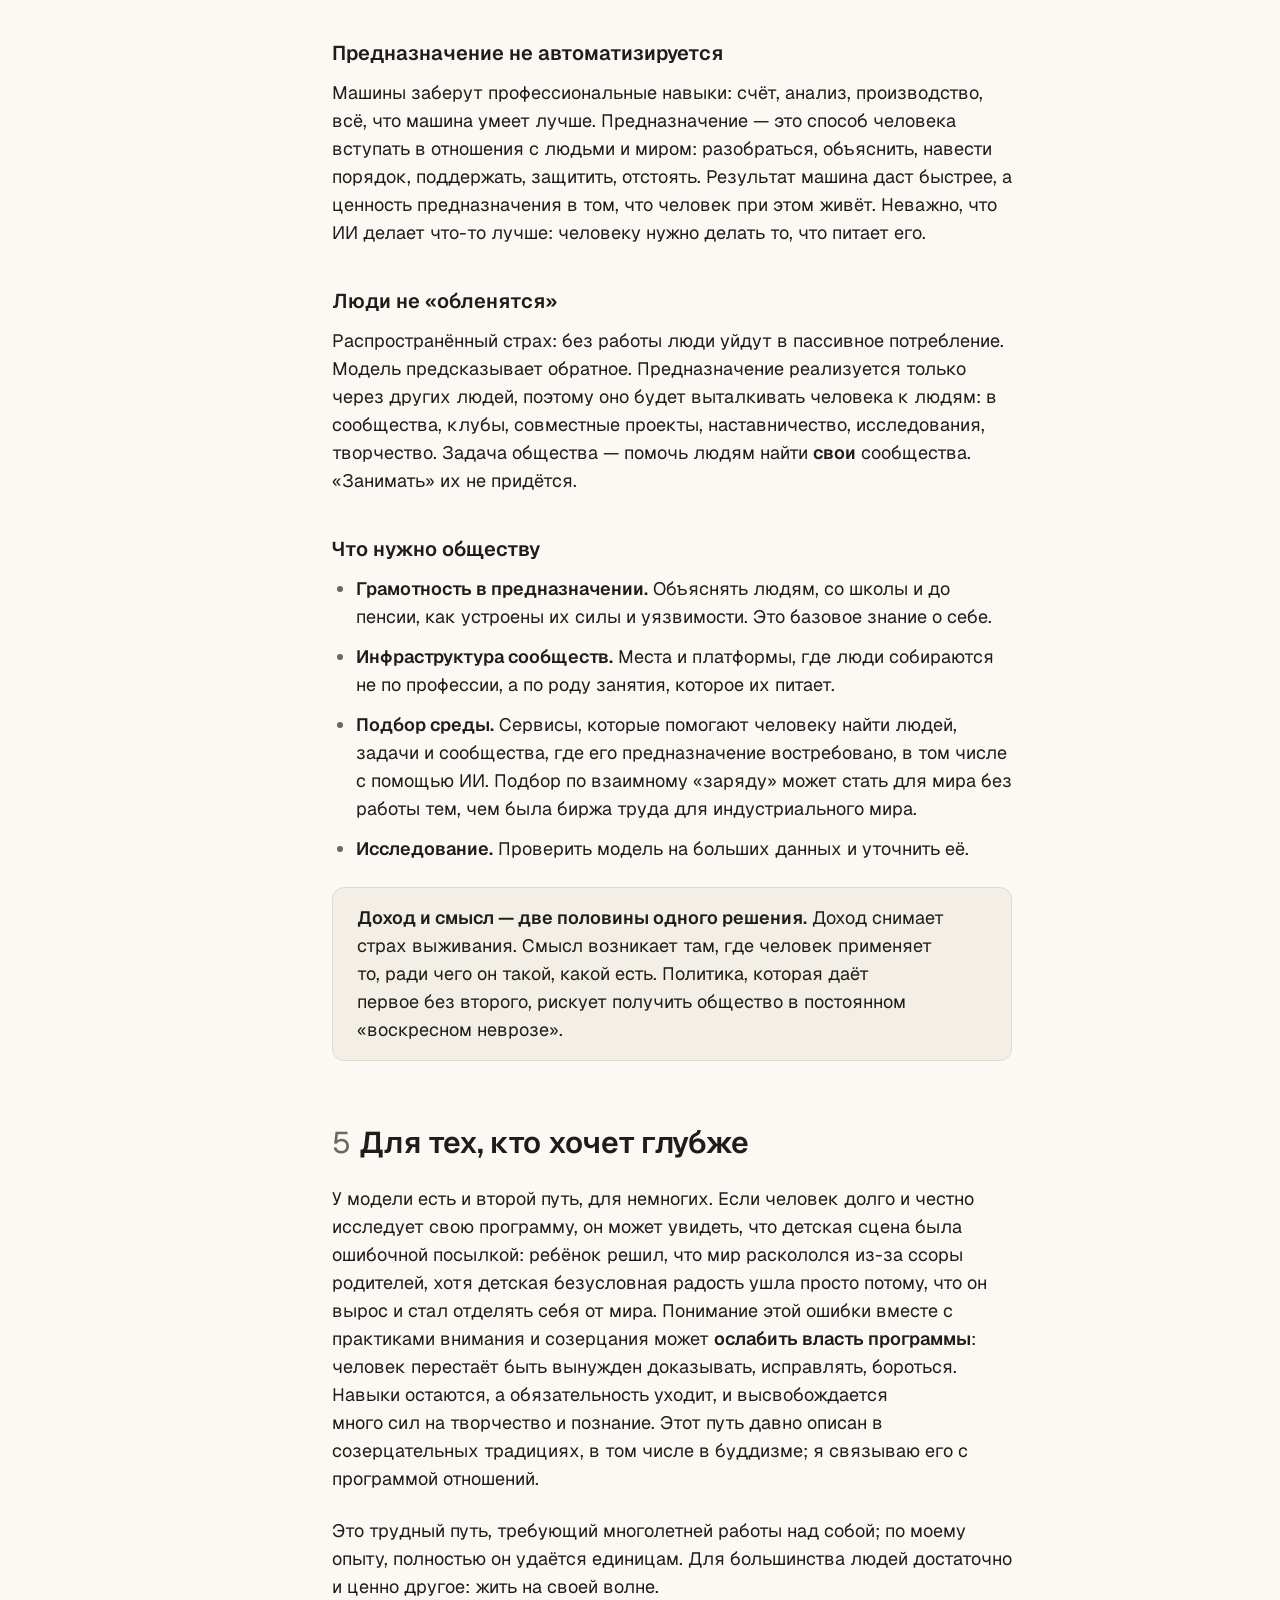
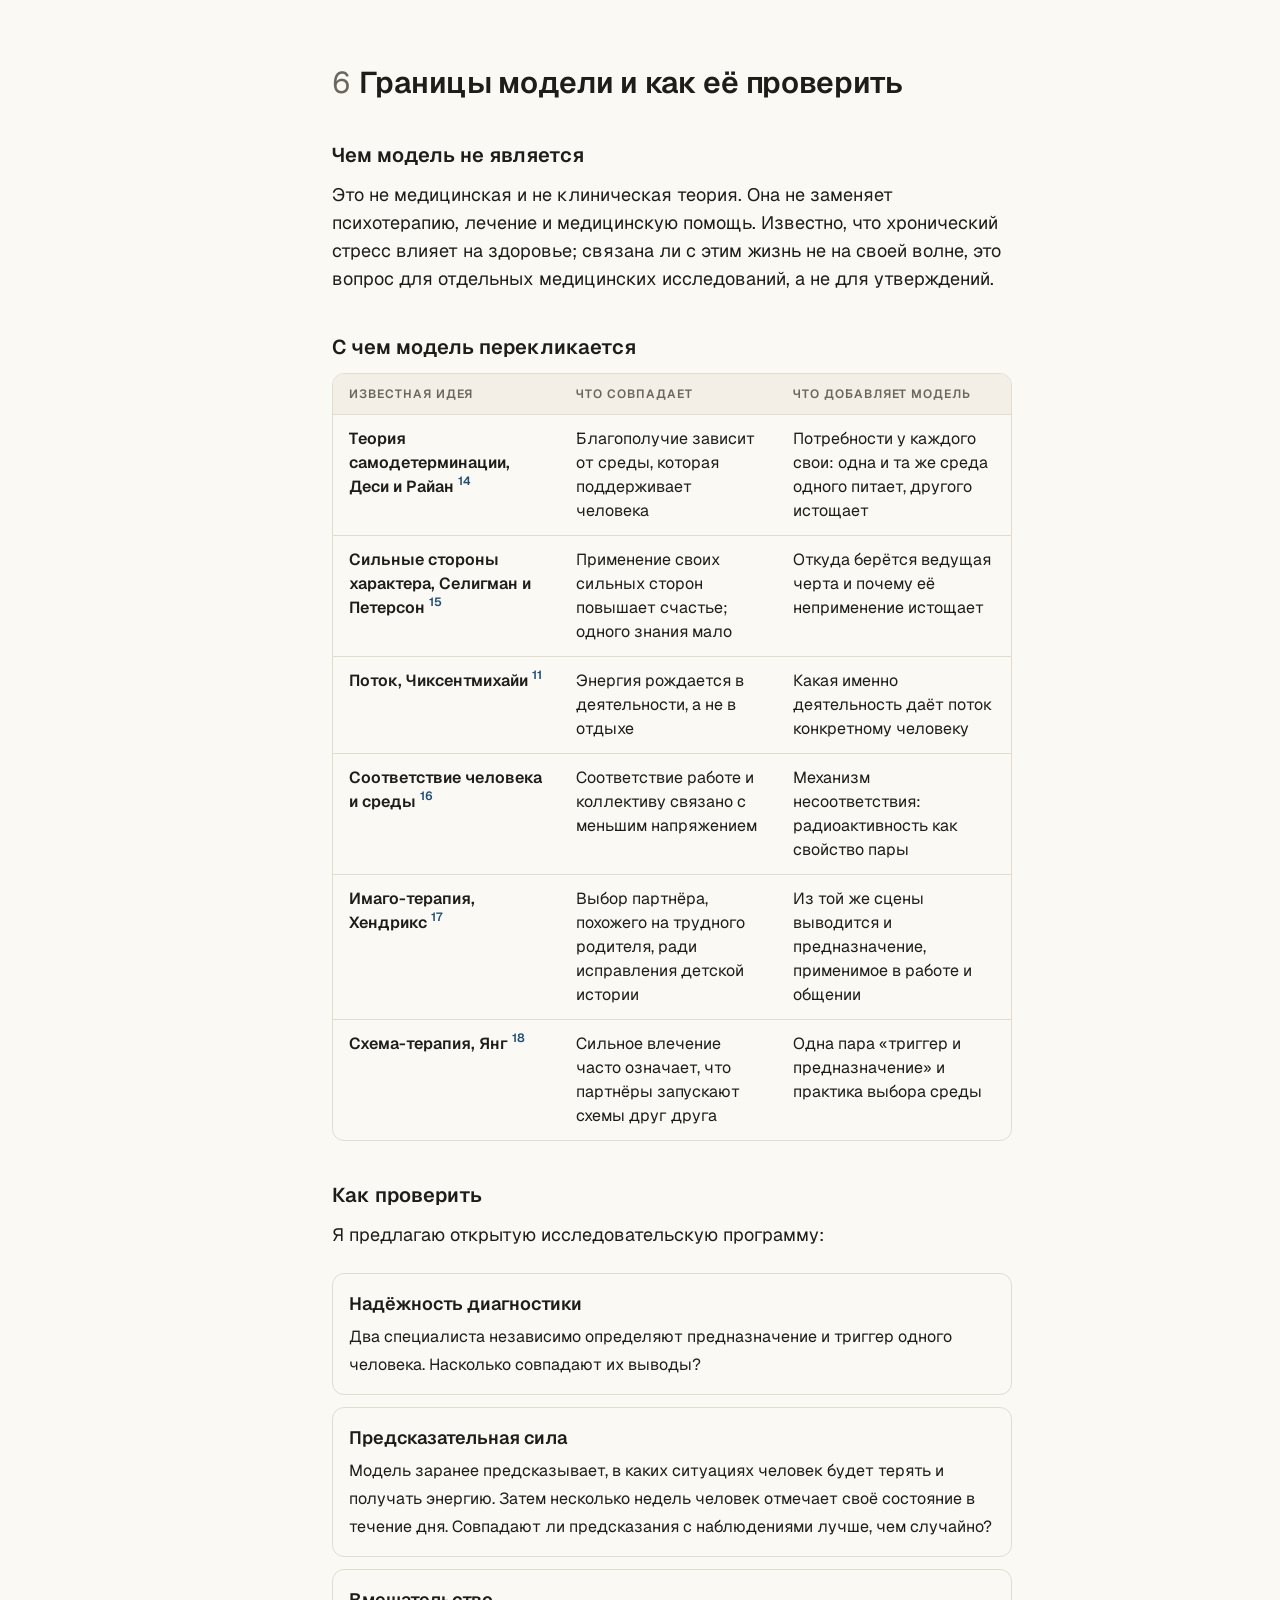
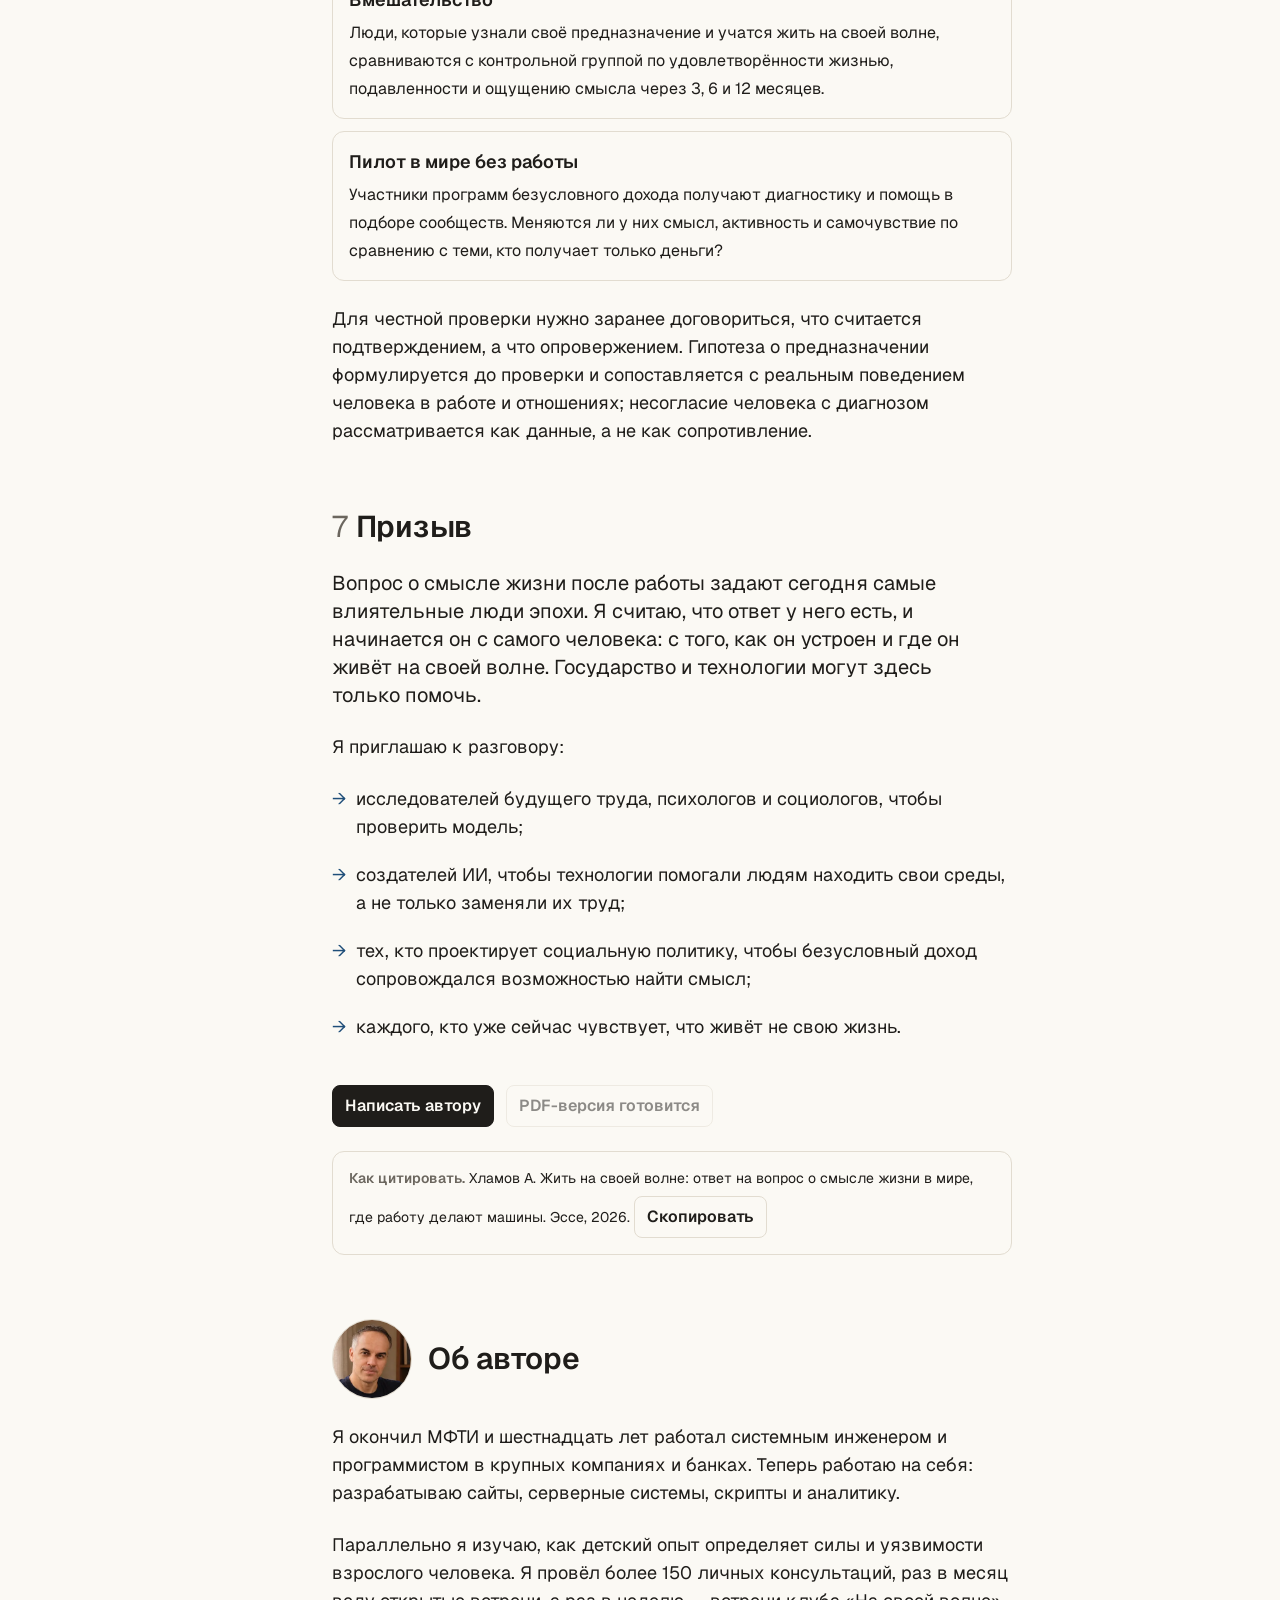
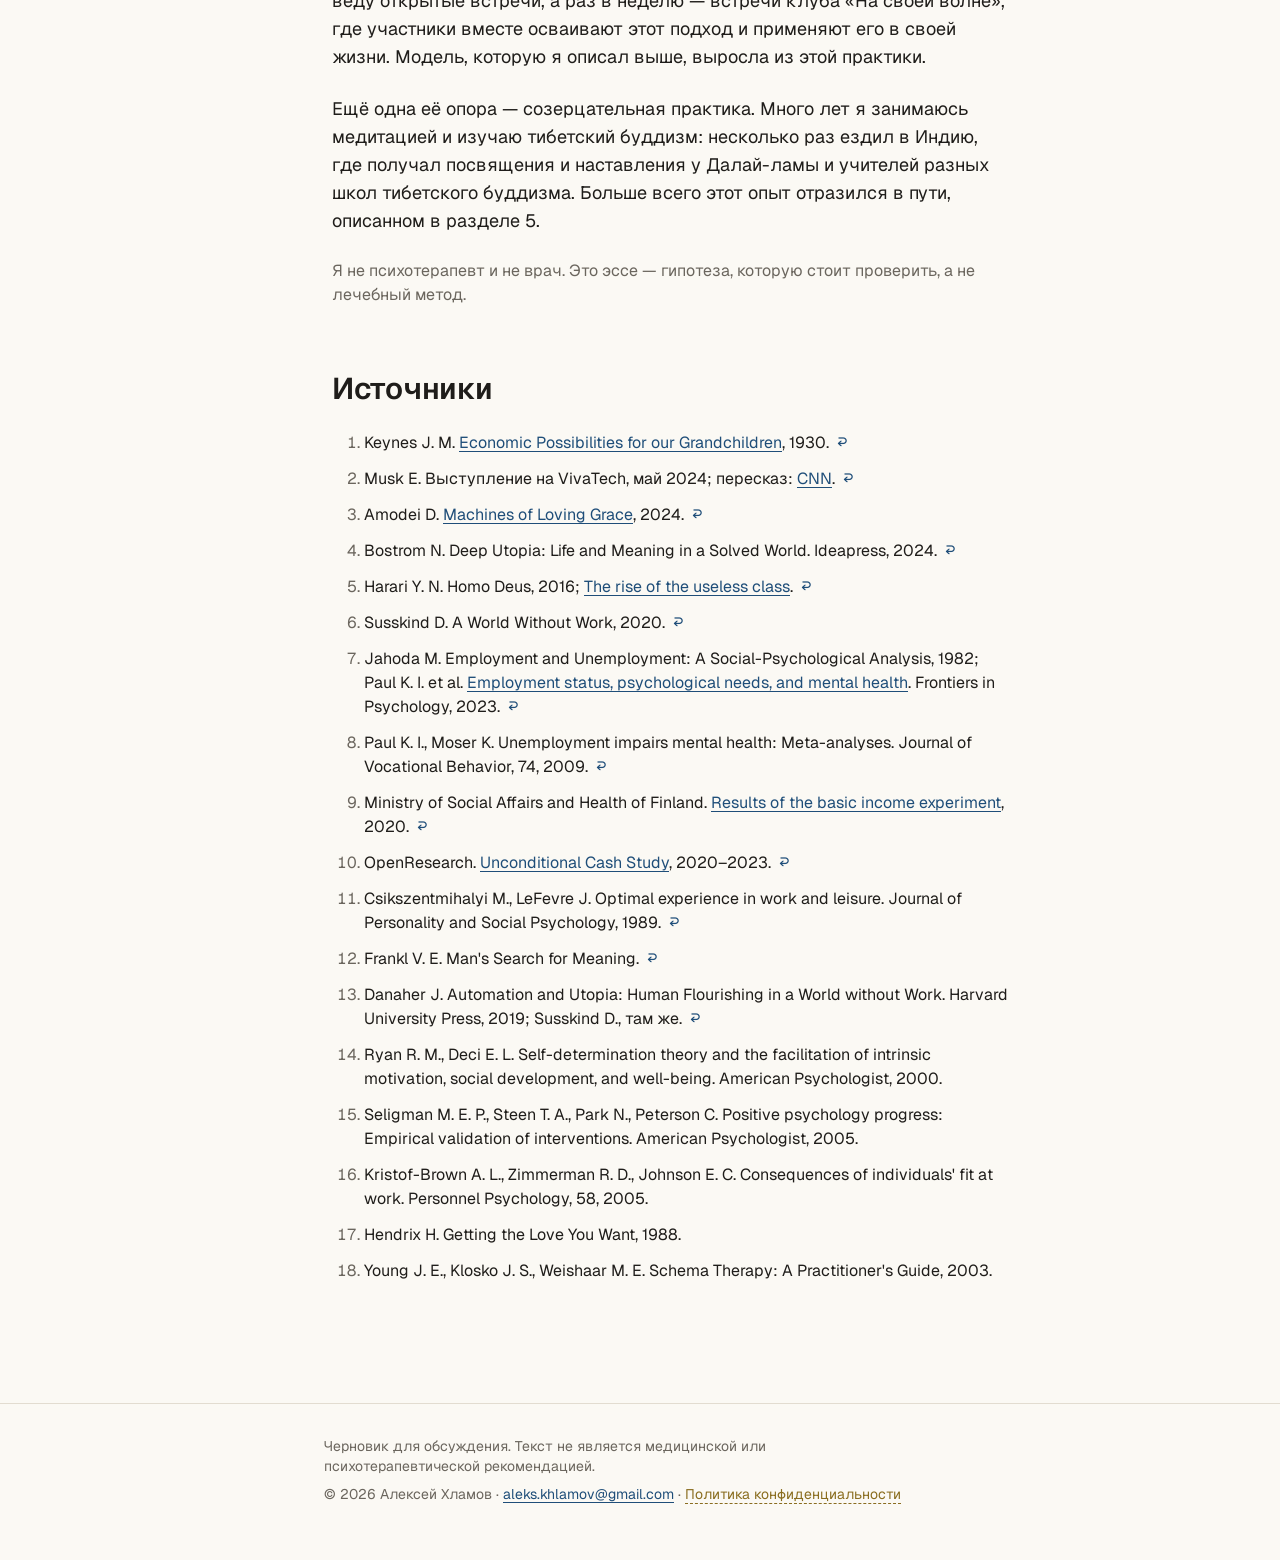
==== commit b5c8e5e8: "Фото автора в блоке «Об авторе» Co-Authored-By: Claude Opus 5.5 <noreply@anthropic.com>" ====
--- a/ru/index.html
+++ b/ru/index.html
@@ -24,7 +24,7 @@
 <link rel="preconnect" href="https://fonts.googleapis.com">
 <link rel="preconnect" href="https://fonts.gstatic.com" crossorigin>
 <link href="https://fonts.googleapis.com/css2?family=Geist:wght@400;500;600&display=swap" rel="stylesheet">
-<link rel="stylesheet" href="/assets/style.css?v=2">
+<link rel="stylesheet" href="/assets/style.css?v=3">
 <script>
   (function () {
     document.documentElement.classList.add('js');
@@ -335,7 +335,10 @@
       </section>
 
       <section id="about" aria-labelledby="about-h">
-        <h2 id="about-h">Об авторе</h2>
+        <div class="about-head">
+          <picture><source srcset="/assets/author.webp" type="image/webp"><img class="avatar" src="/assets/author.jpg" width="80" height="80" alt="Алексей Хламов" loading="lazy" decoding="async"></picture>
+          <h2 id="about-h">Об авторе</h2>
+        </div>
         <p>Я окончил МФТИ и шестнадцать лет работал системным инженером и программистом в крупных компаниях и банках. Теперь работаю на себя: разрабатываю сайты, серверные системы, скрипты и аналитику.</p>
         <p>Параллельно я изучаю, как детский опыт определяет силы и уязвимости взрослого человека. Я провёл более 150 личных консультаций, раз в месяц веду открытые встречи, а раз в неделю — встречи клуба «На своей волне», где участники вместе осваивают этот подход и применяют его в своей жизни. Модель, которую я описал выше, выросла из этой практики.</p>
         <p>Ещё одна её опора — созерцательная практика. Много лет я занимаюсь медитацией и изучаю тибетский буддизм: несколько раз ездил в Индию, где получал посвящения и наставления у Далай-ламы и учителей разных школ тибетского буддизма. Больше всего этот опыт отразился в пути, описанном в разделе 5.</p>
--- a/assets/style.css
+++ b/assets/style.css
@@ -309,3 +309,9 @@
 }
 
 .meta a { color: var(--text); text-decoration-style: dotted; text-underline-offset: 4px; }
+
+/* About the author */
+.about-head { display: flex; align-items: center; gap: 16px; margin: 64px 0 24px; }
+.about-head h2 { margin: 0 !important; }
+.avatar { display: block; width: 80px; height: 80px; border-radius: 999px; object-fit: cover; border: 1px solid var(--rule); background: var(--surface); flex: none; }
+@media (max-width: 639px) { .about-head { margin-top: 48px; } .avatar { width: 64px; height: 64px; } }
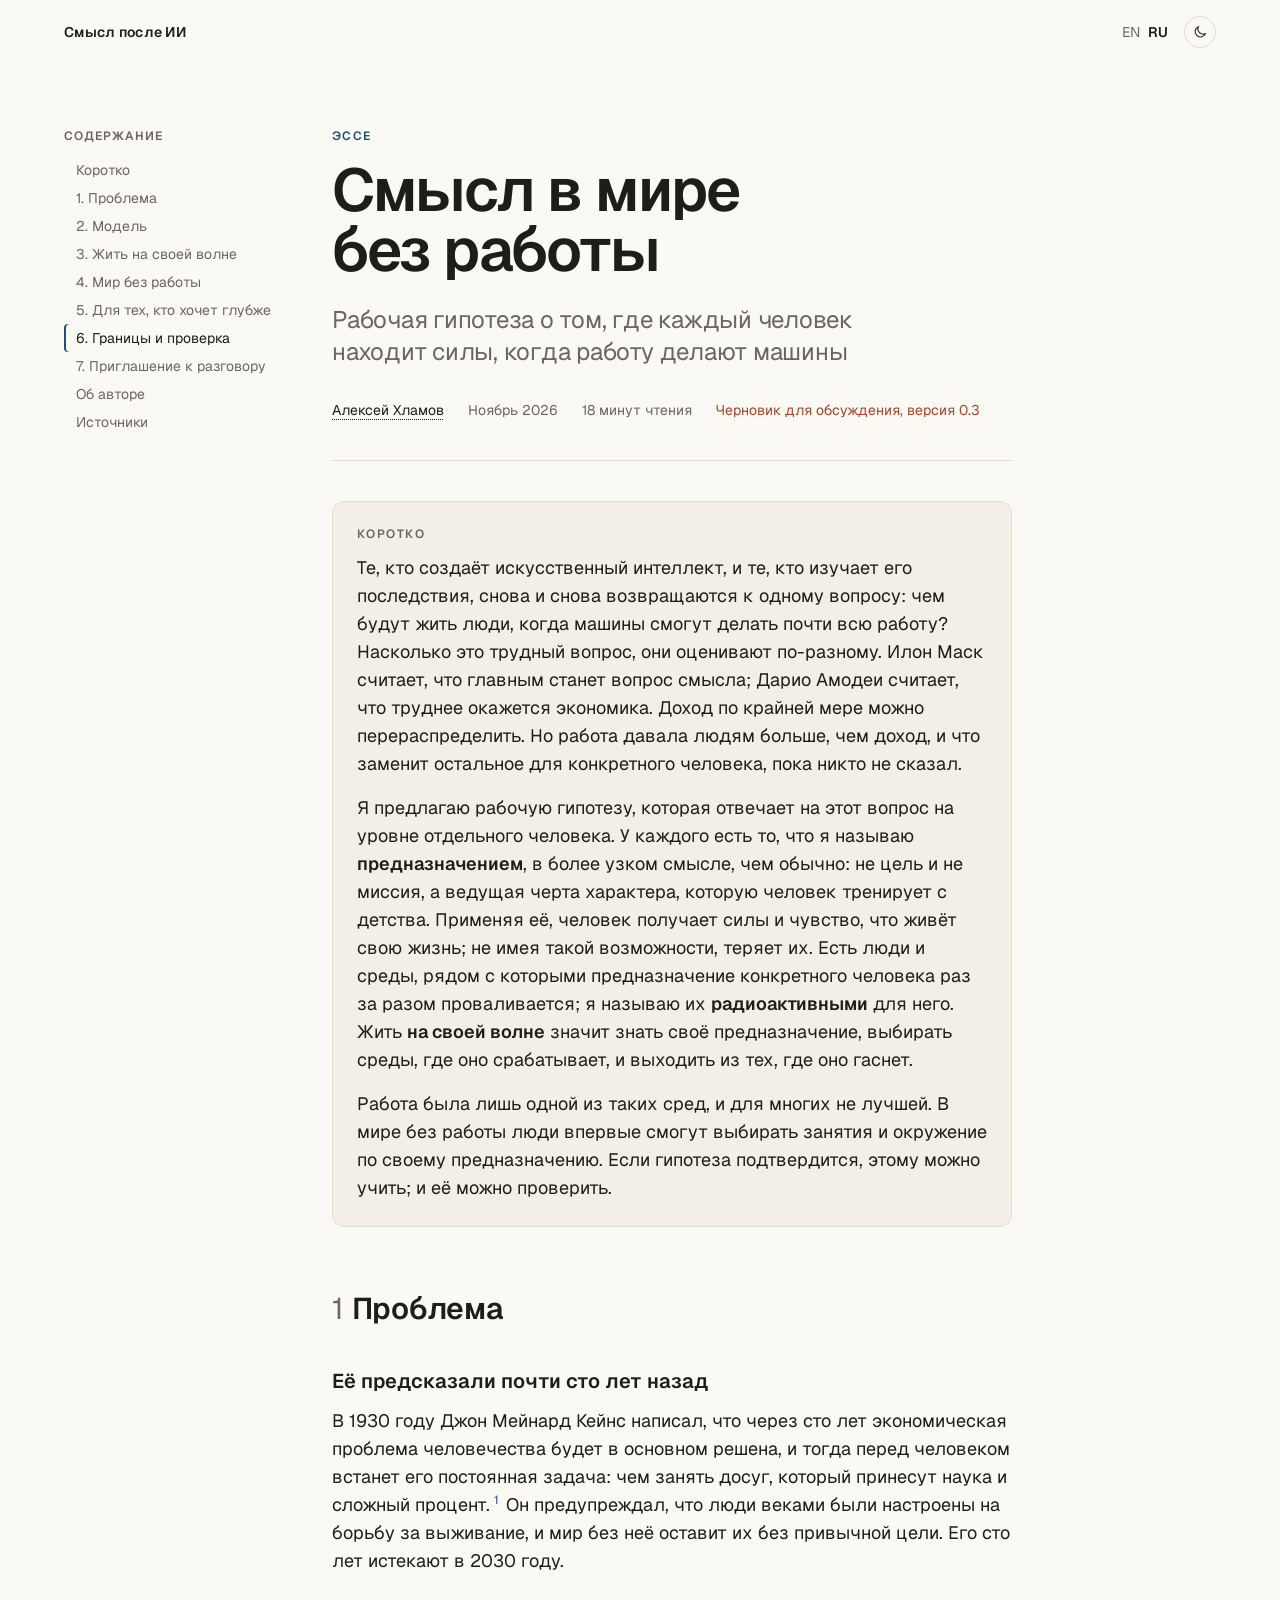
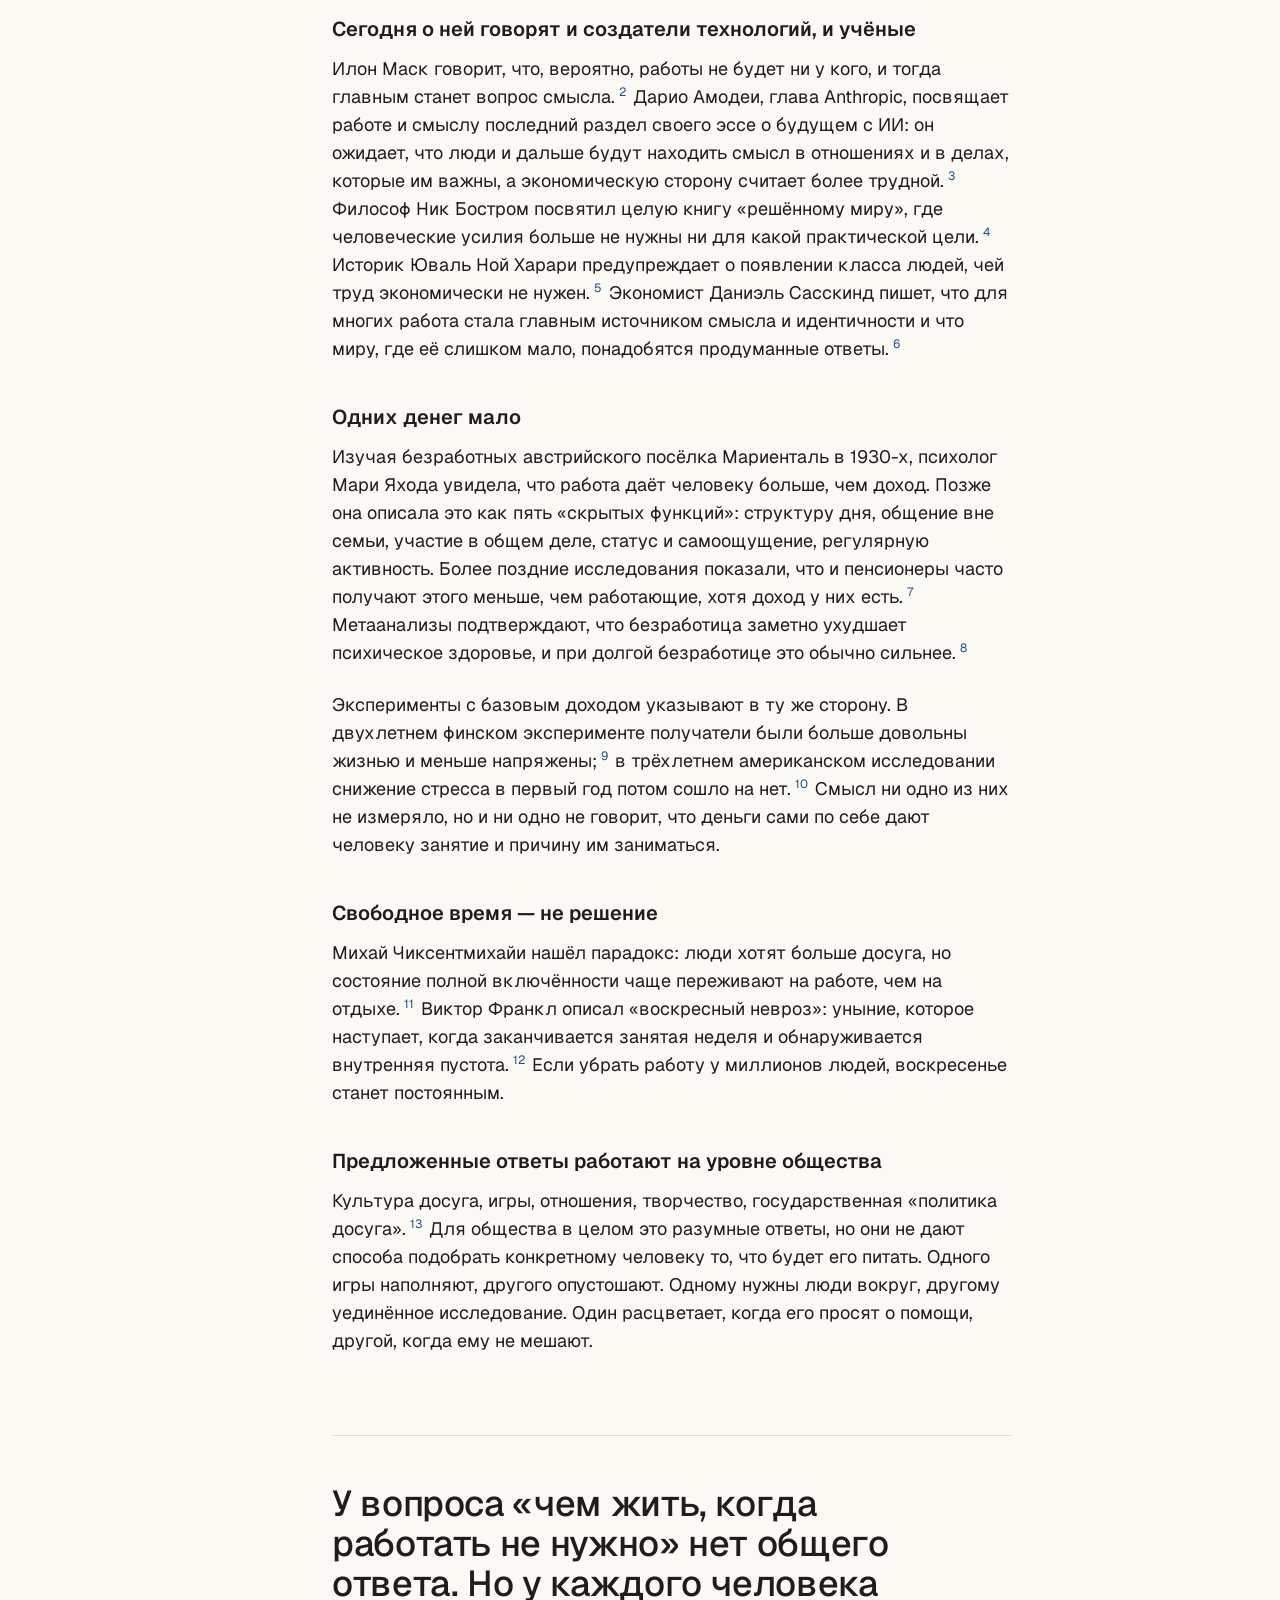
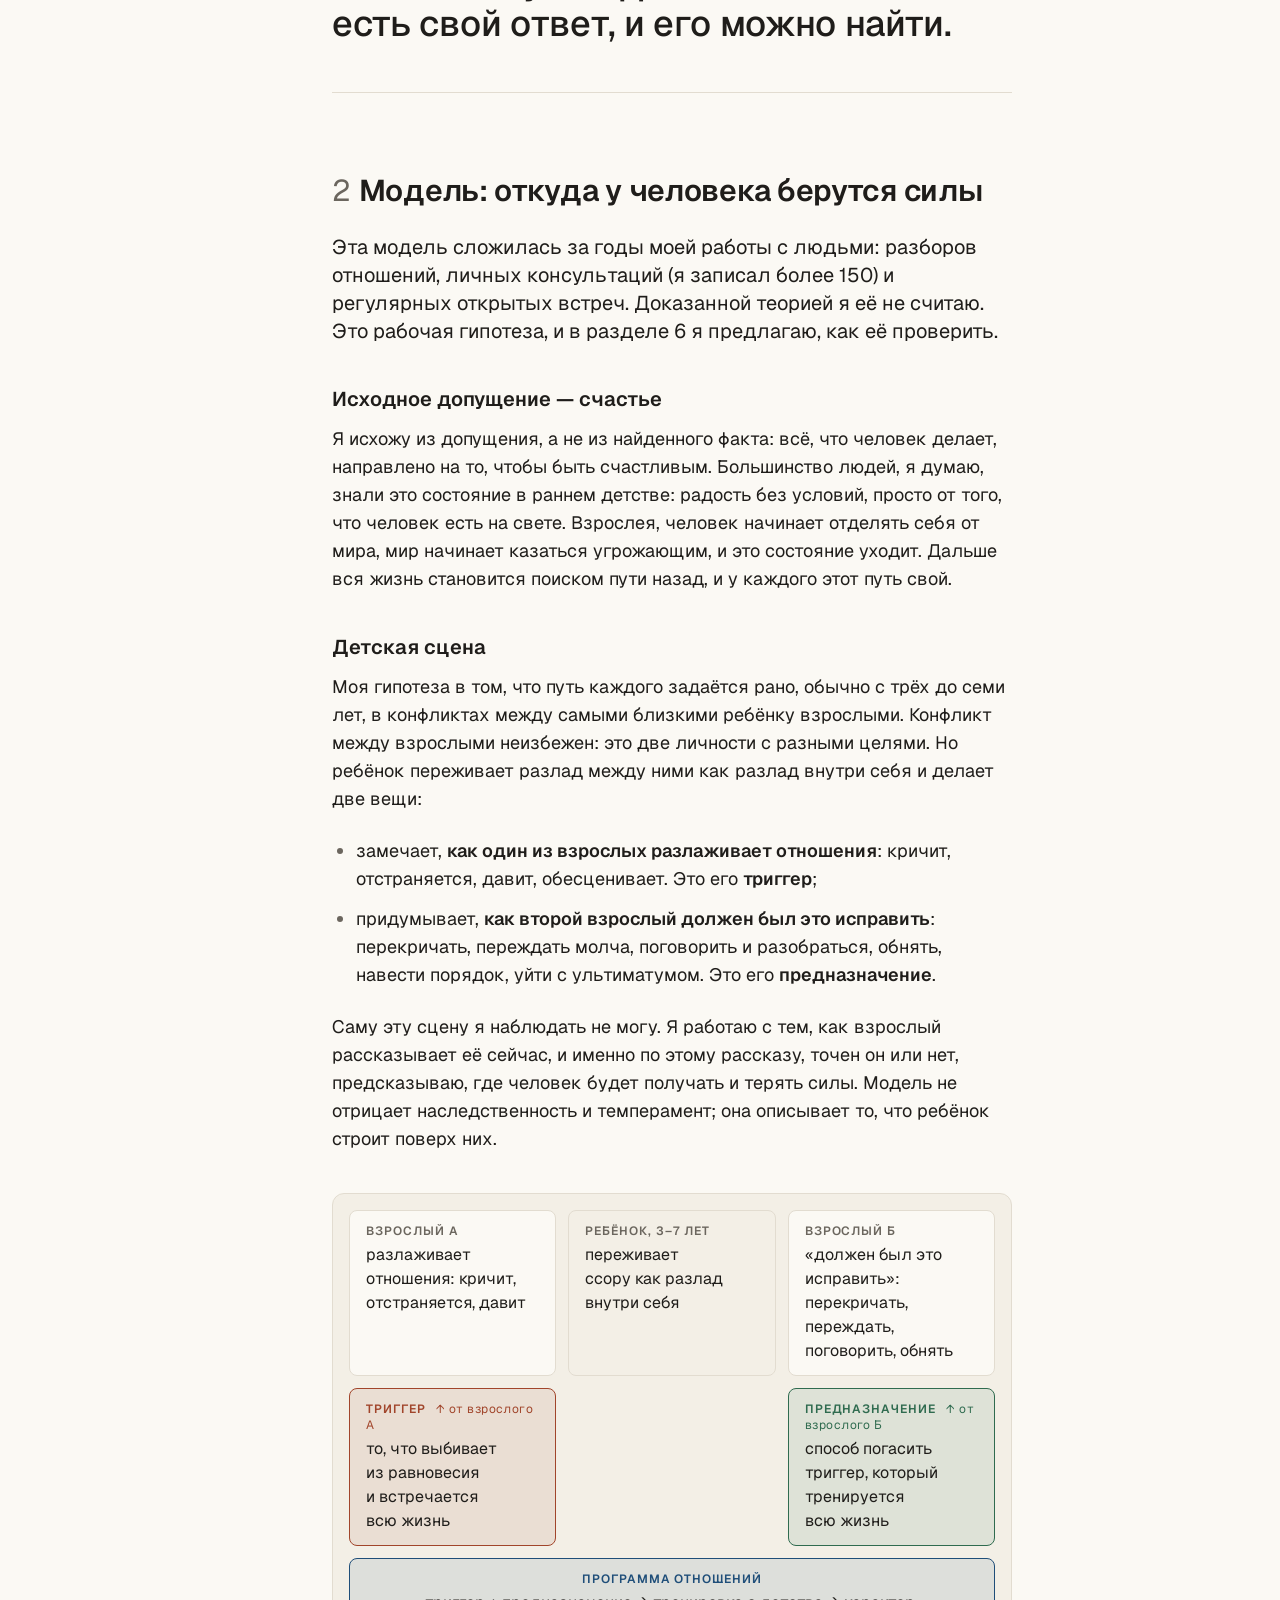
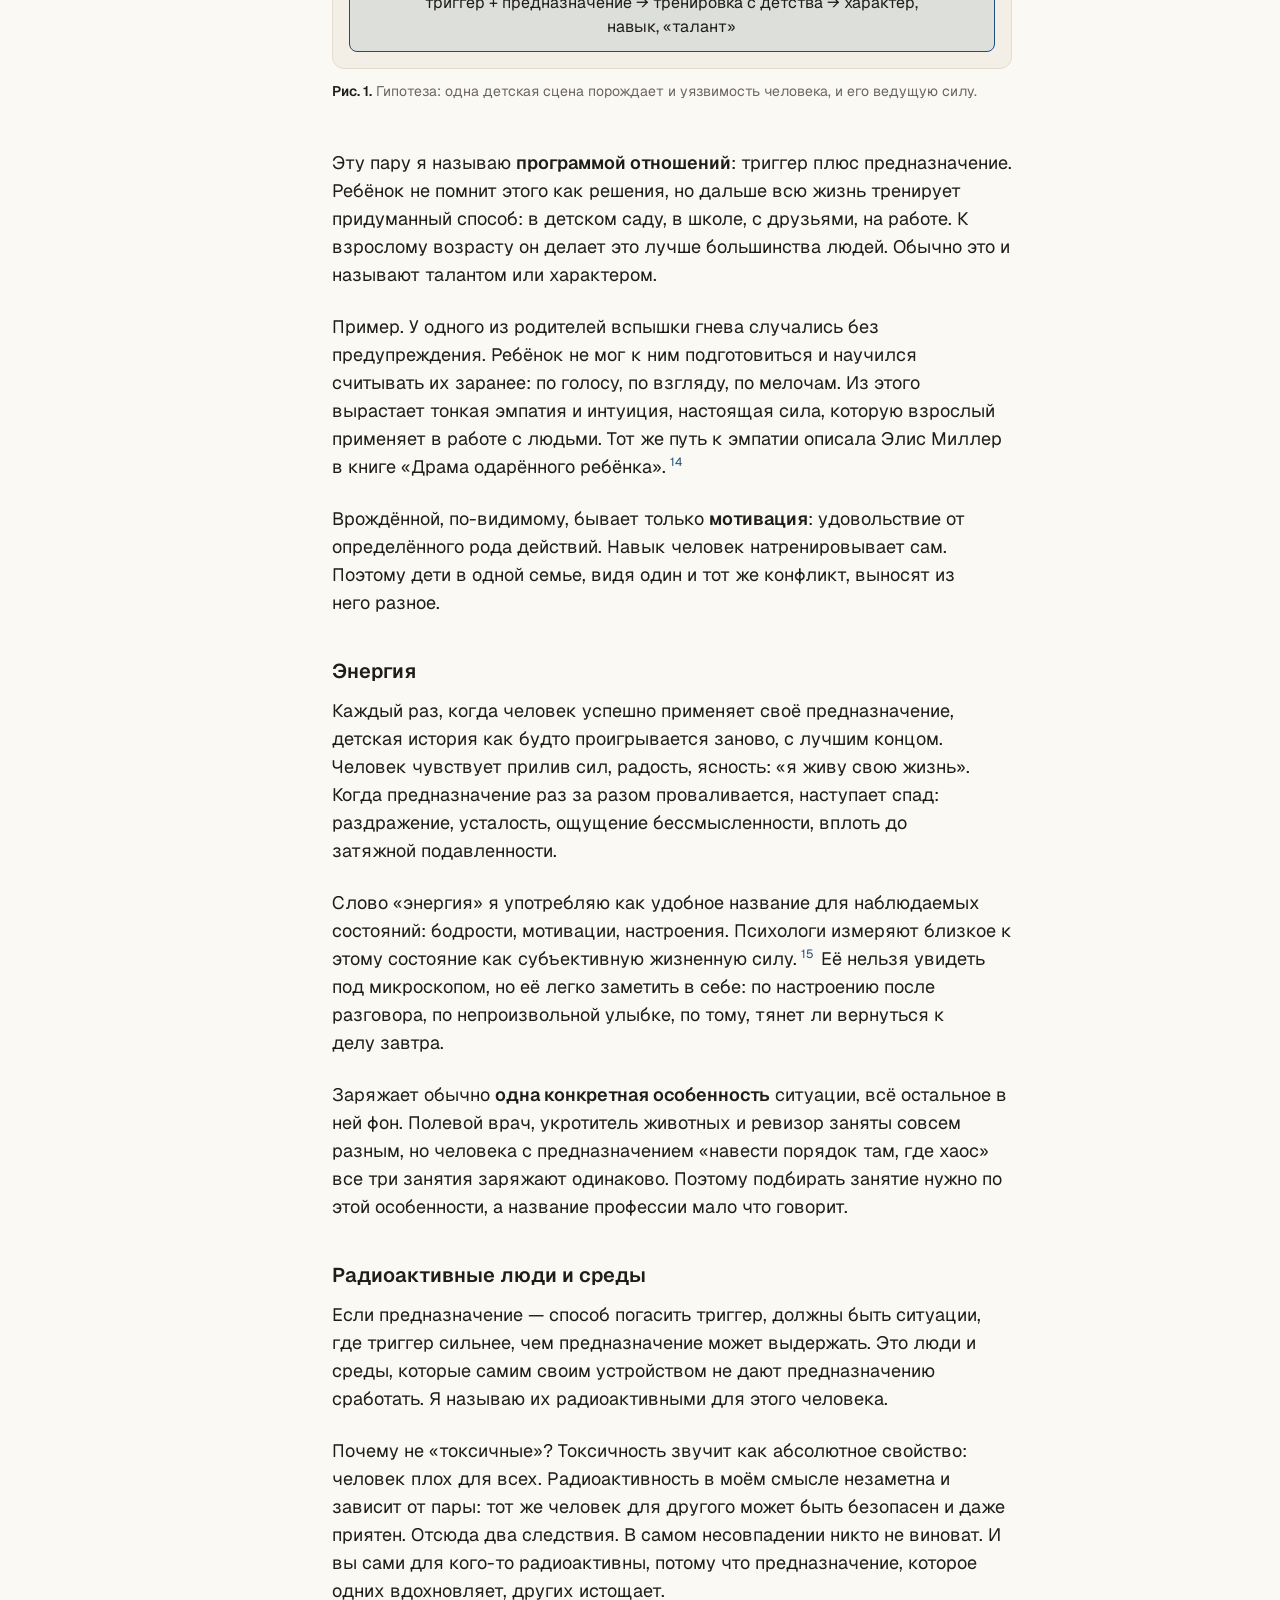
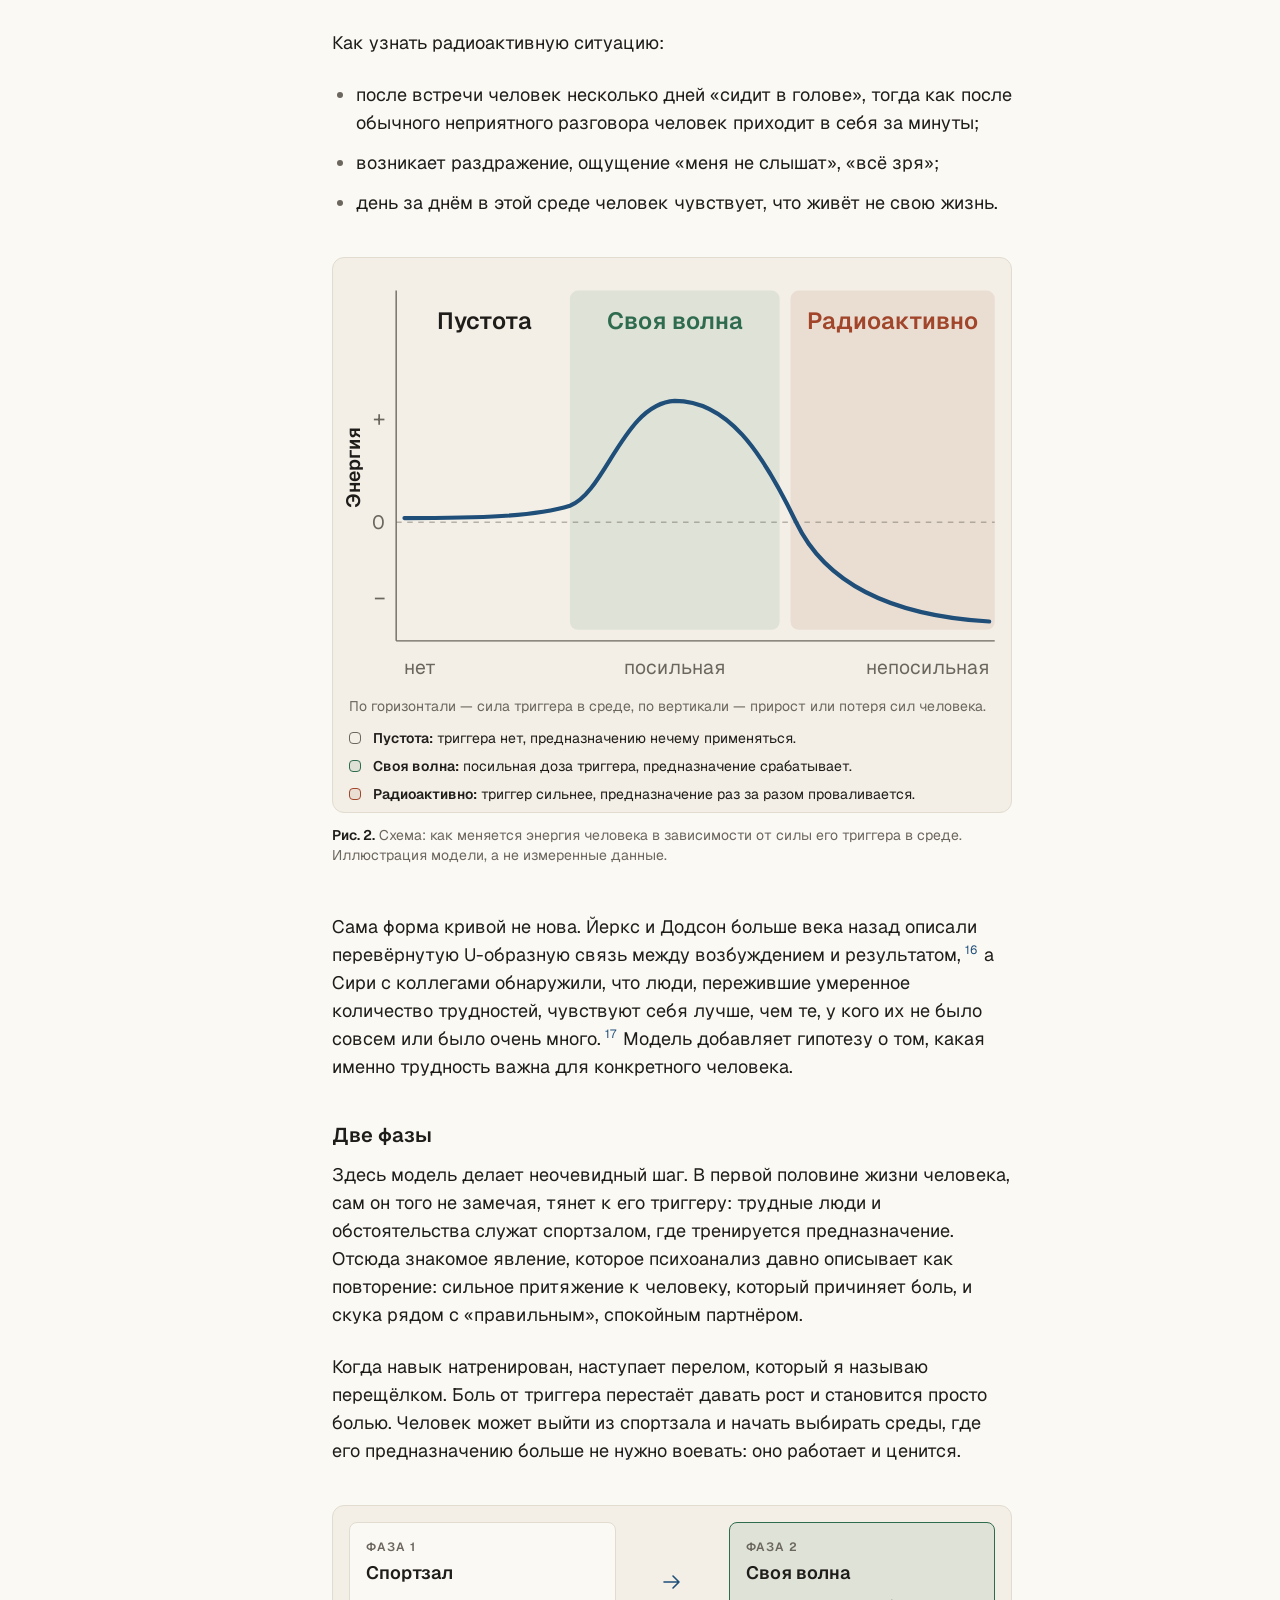
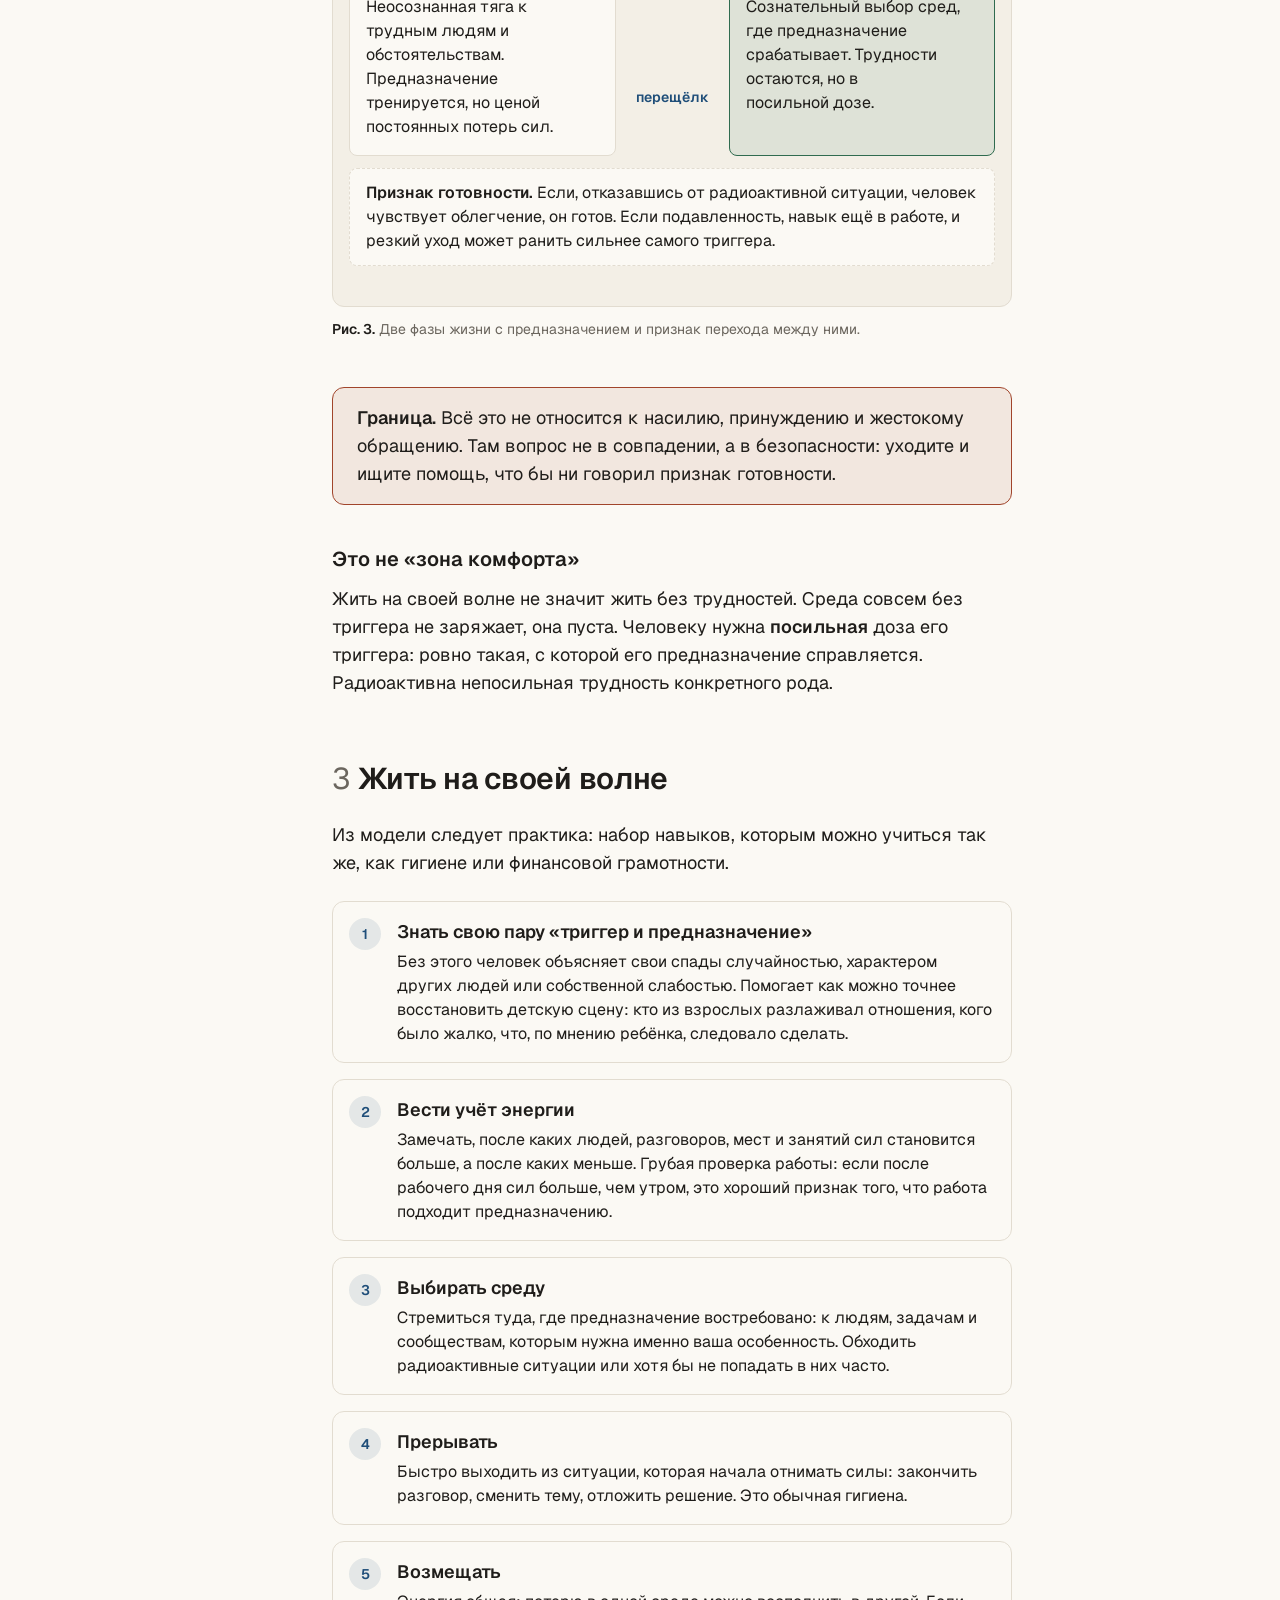
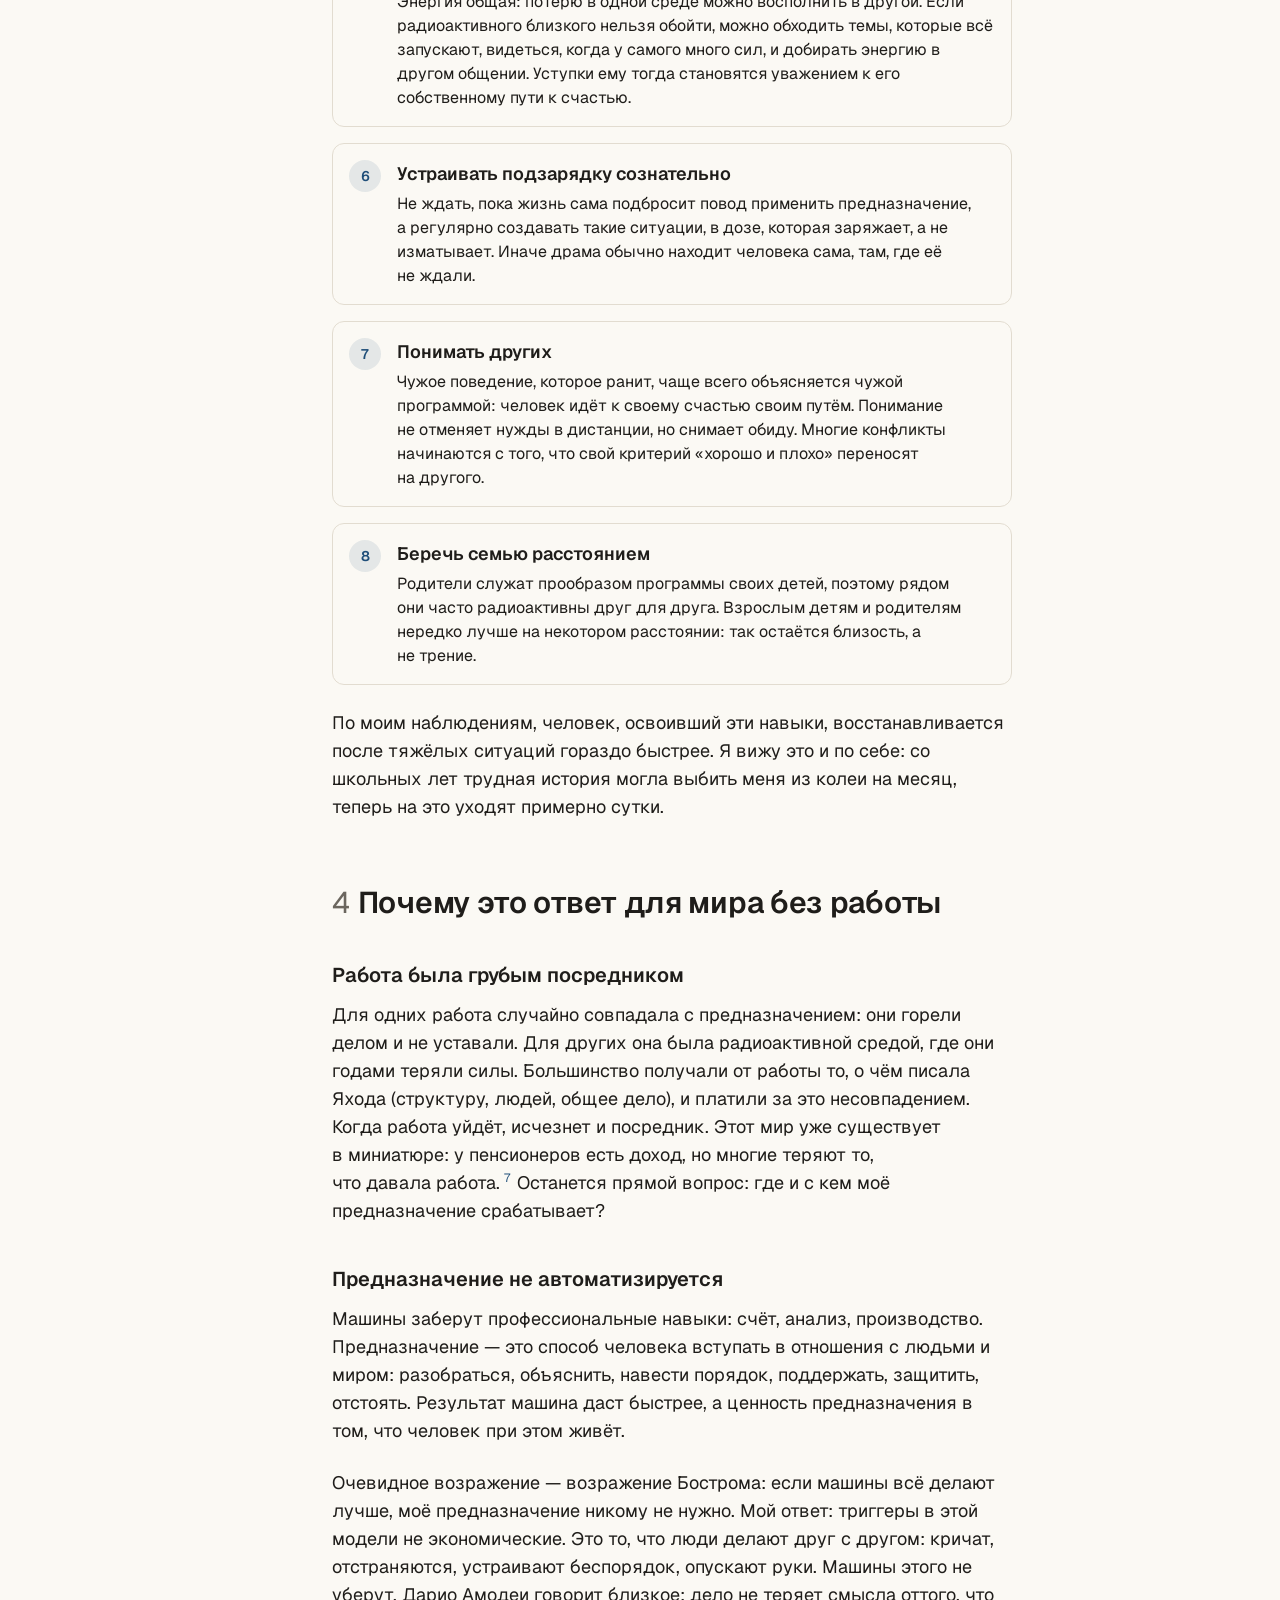
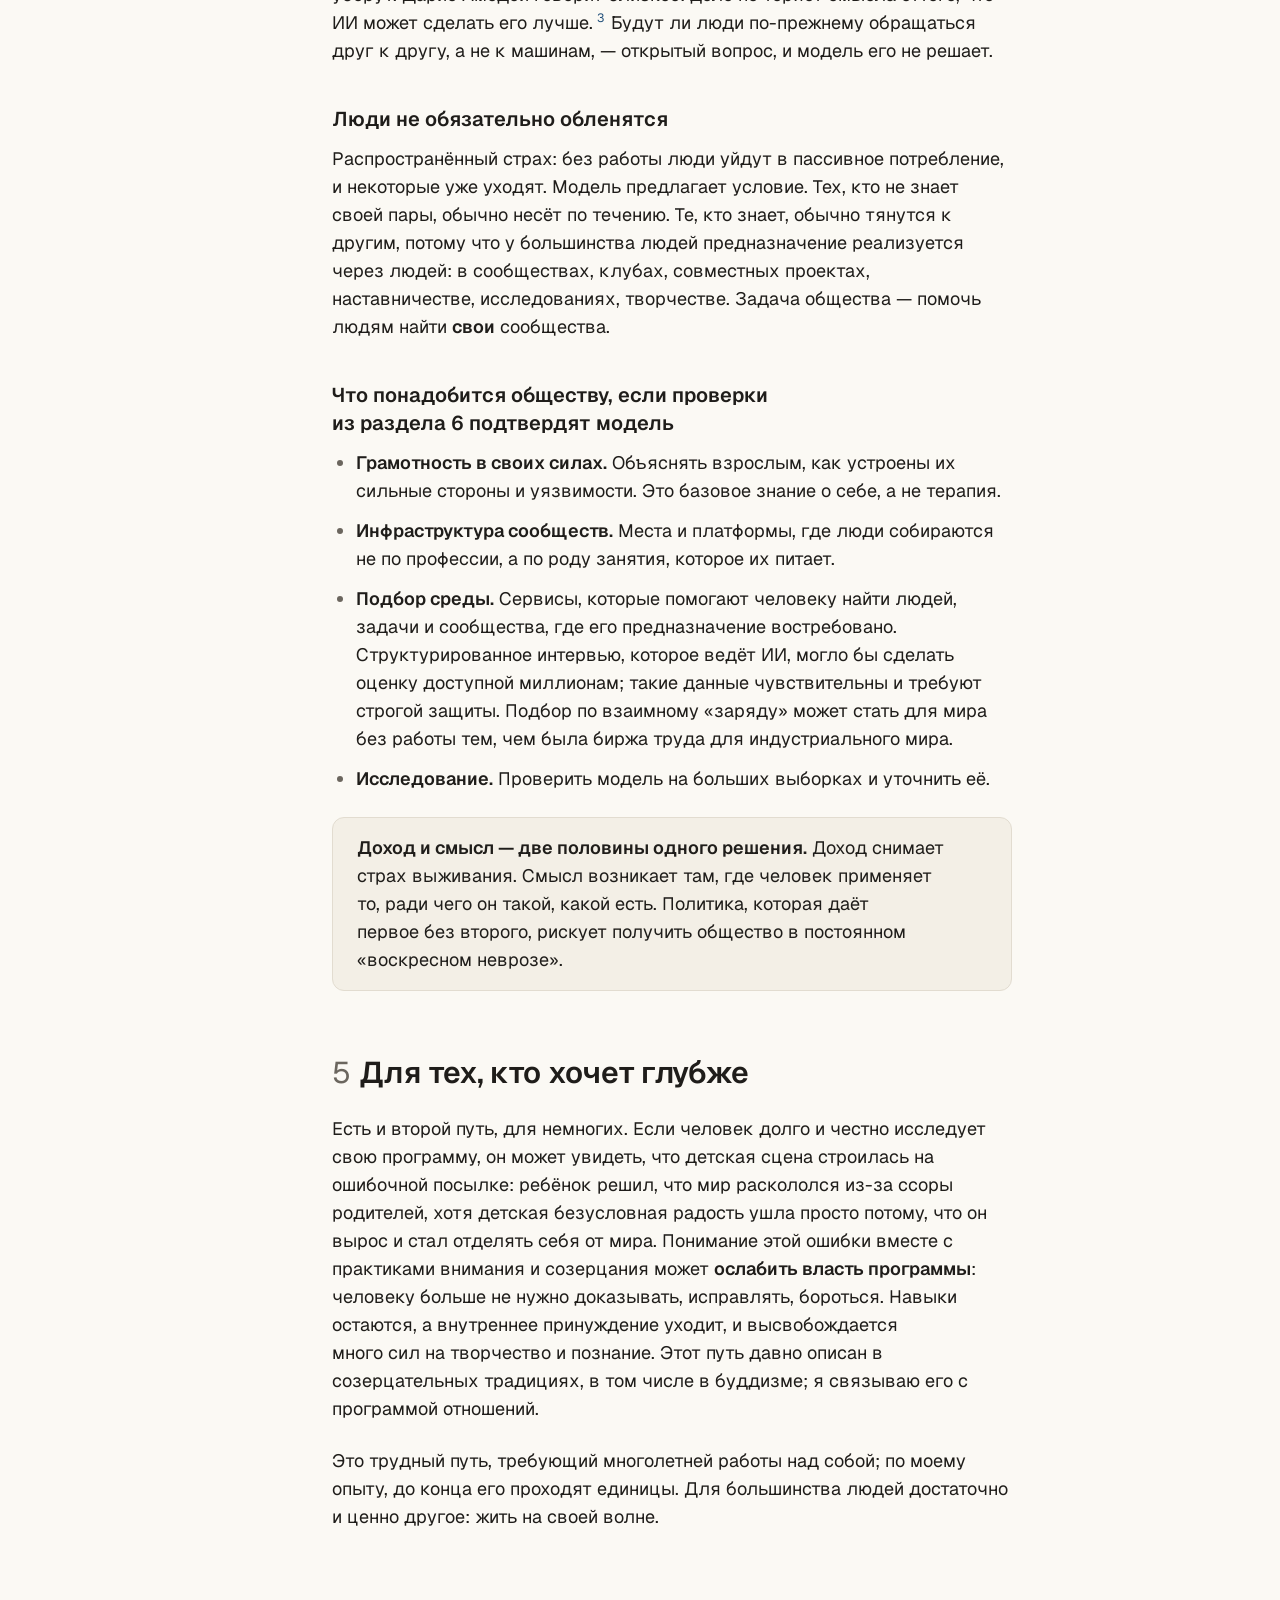
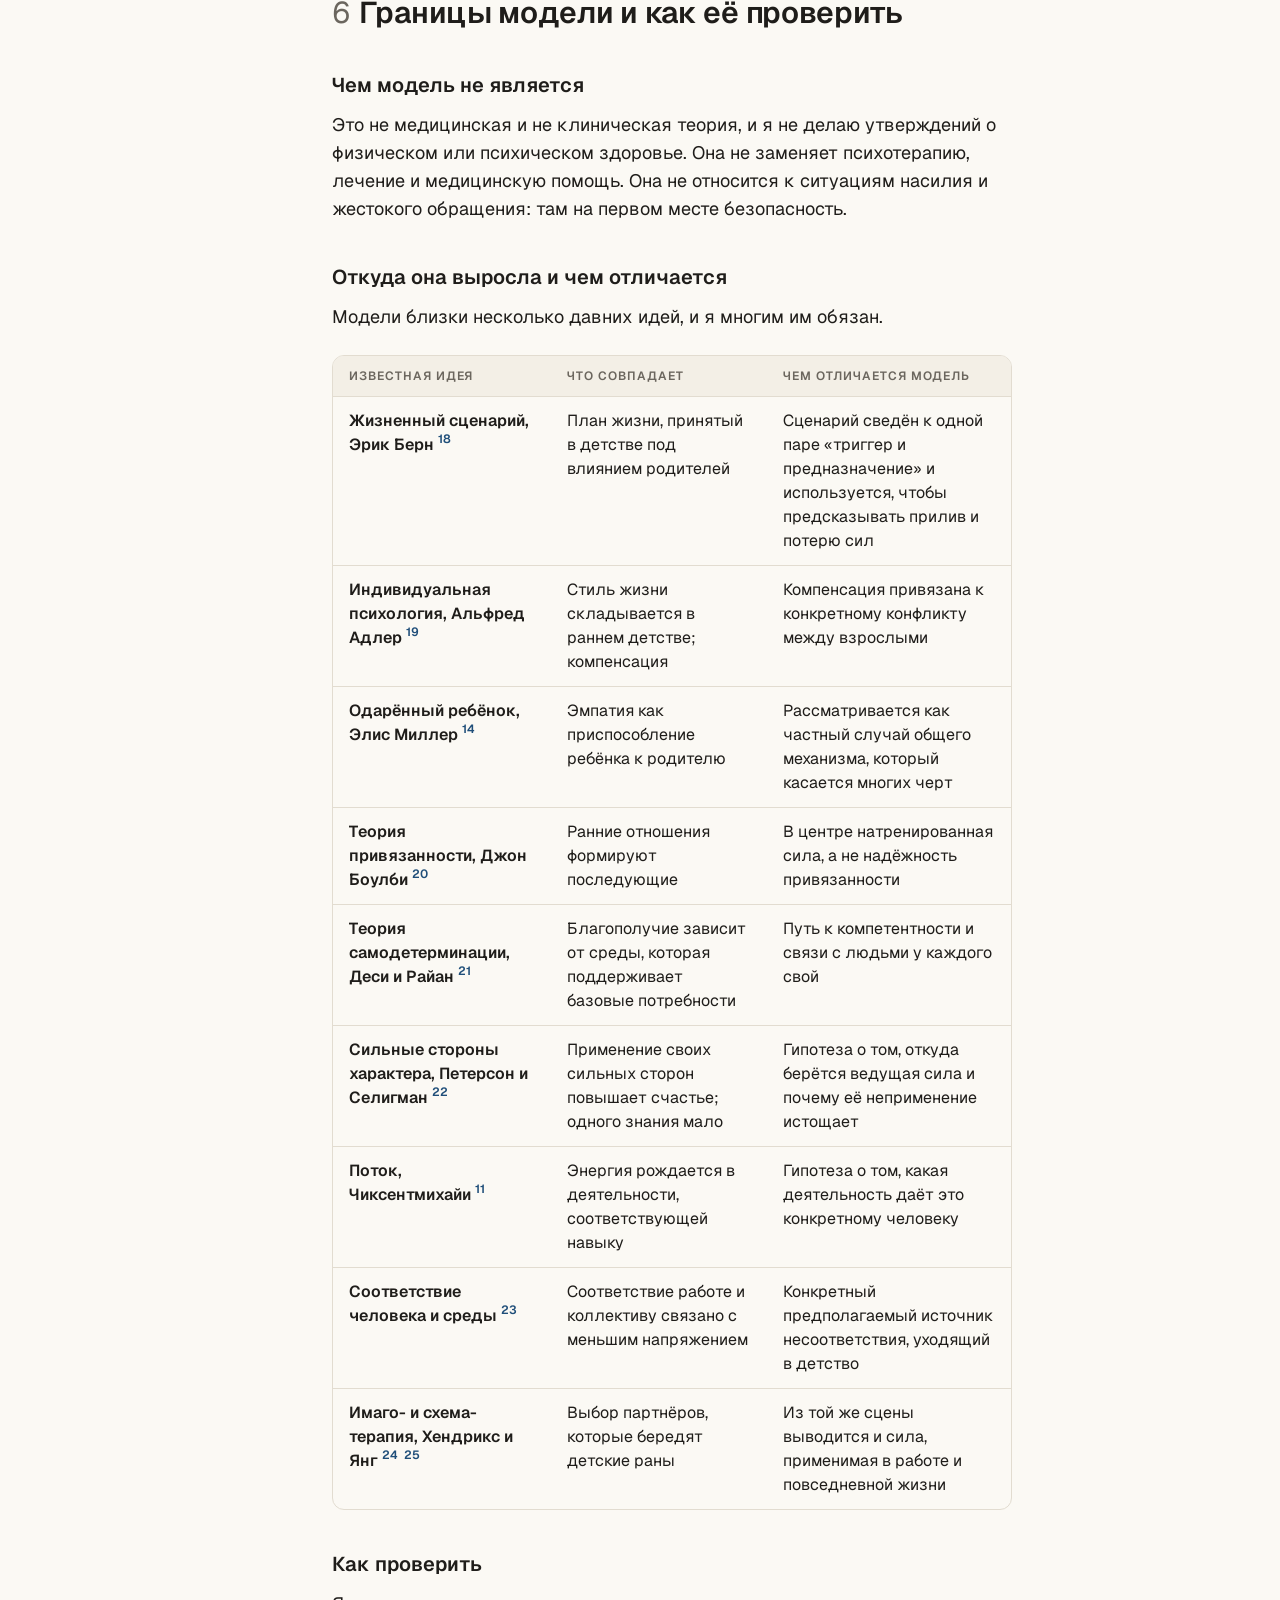
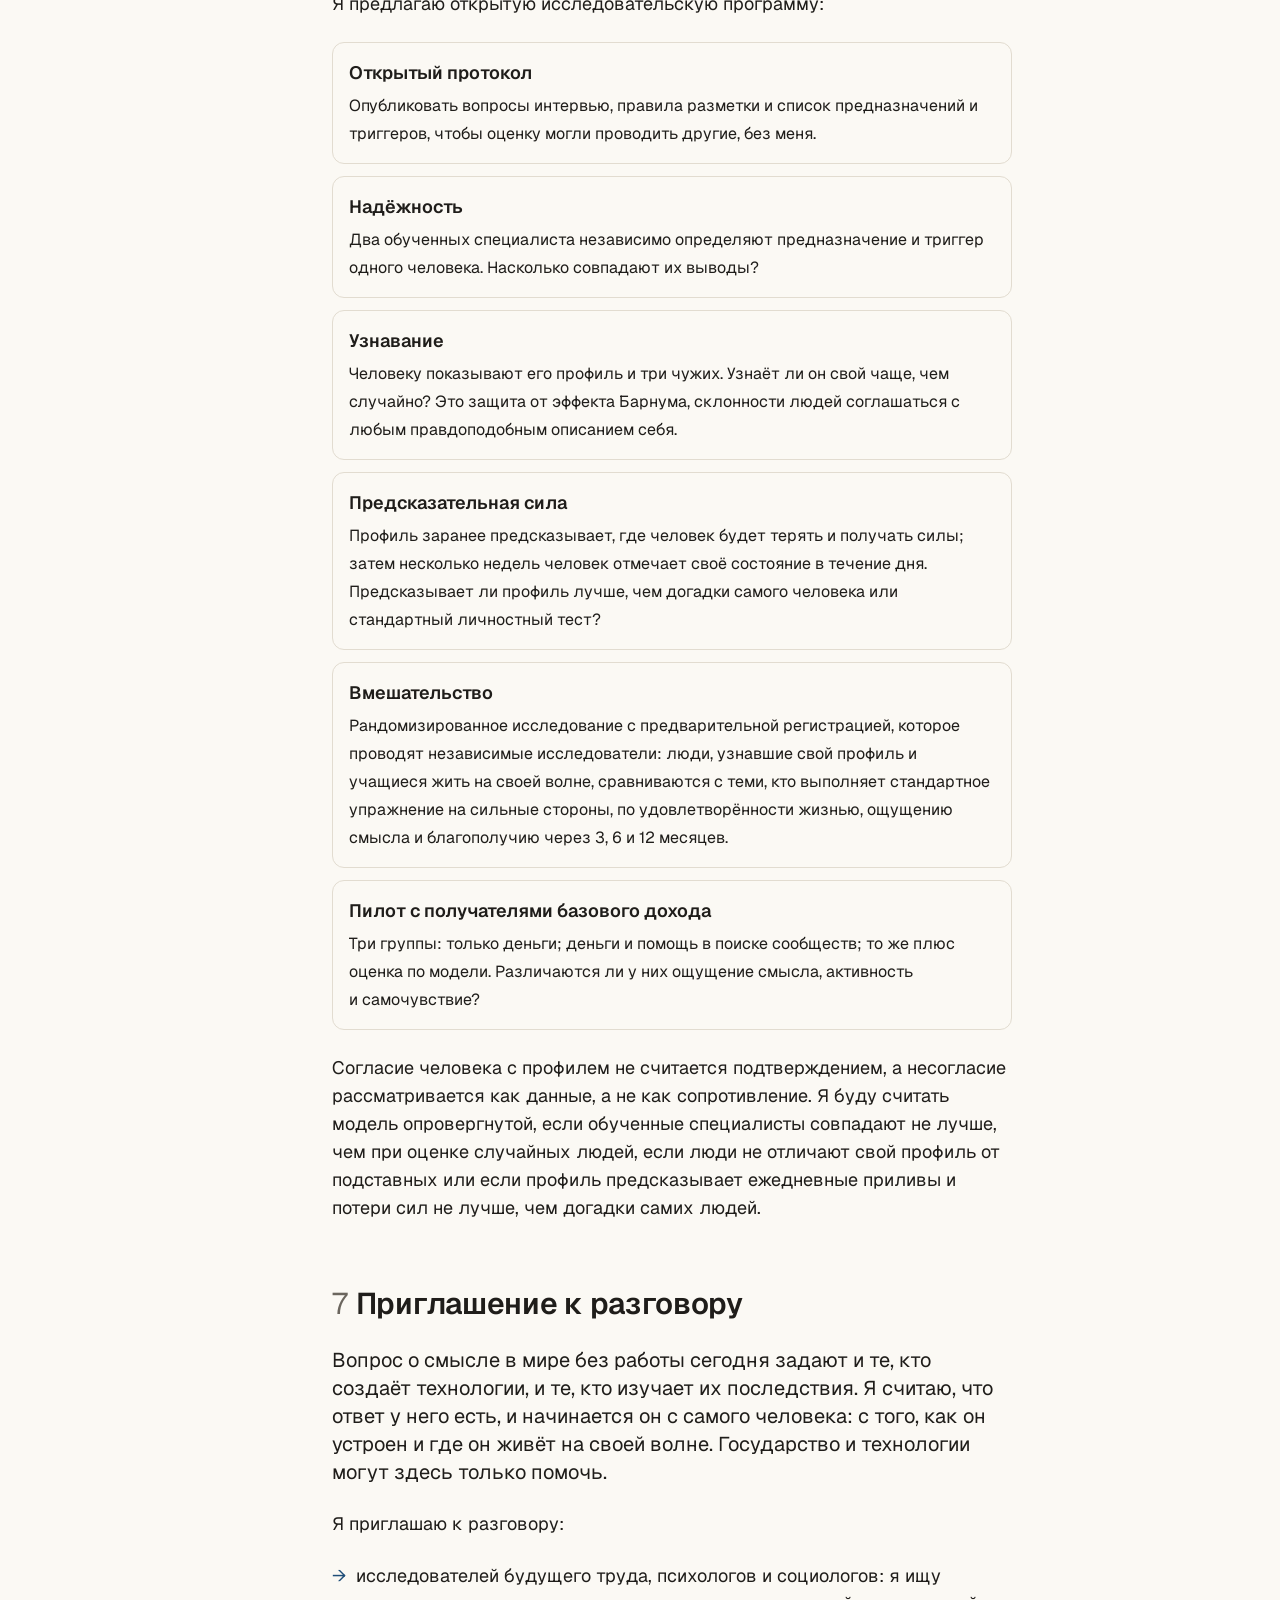
==== commit 8bd738c9: "Правки по рецензии: источники, гипотеза, предшественники, проверка, оговорки, вёрстка Co-Authored-By" ====
--- a/ru/index.html
+++ b/ru/index.html
@@ -3,8 +3,8 @@
 <head>
 <meta charset="utf-8">
 <meta name="viewport" content="width=device-width, initial-scale=1">
-<title>Жить на своей волне — эссе о смысле жизни после работы</title>
-<meta name="description" content="Когда машины возьмут на себя почти всю работу, главным станет вопрос смысла. Эссе предлагает индивидуальный ответ: модель предназначения, энергии и выбора среды — «жить на своей волне».">
+<title>Смысл в мире без работы — эссе Алексея Хламова</title>
+<meta name="description" content="Эссе о смысле в мире, где работу делают машины: рабочая гипотеза о предназначении, энергии и выборе среды.">
 <meta name="robots" content="noindex">
 <meta name="author" content="Алексей Хламов">
 <link rel="canonical" href="https://meaningafterai.space/ru/">
@@ -15,8 +15,8 @@
 <meta property="og:url" content="https://meaningafterai.space/ru/">
 <meta property="og:locale:alternate" content="en_US">
 <meta property="og:site_name" content="Смысл после ИИ">
-<meta property="og:title" content="Жить на своей волне">
-<meta property="og:description" content="Ответ на вопрос о смысле жизни в мире, где работу делают машины.">
+<meta property="og:title" content="Смысл в мире без работы">
+<meta property="og:description" content="Рабочая гипотеза о том, где каждый человек находит силы, когда работу делают машины.">
 <meta property="og:locale" content="ru_RU">
 <meta name="twitter:card" content="summary_large_image">
 <meta name="color-scheme" content="light dark">
@@ -24,7 +24,7 @@
 <link rel="preconnect" href="https://fonts.googleapis.com">
 <link rel="preconnect" href="https://fonts.gstatic.com" crossorigin>
 <link href="https://fonts.googleapis.com/css2?family=Geist:wght@400;500;600&display=swap" rel="stylesheet">
-<link rel="stylesheet" href="/assets/style.css?v=3">
+<link rel="stylesheet" href="/assets/style.css?v=4">
 <script>
   (function () {
     document.documentElement.classList.add('js');
@@ -64,7 +64,7 @@
         <li><a href="#postwork">4. Мир без работы</a></li>
         <li><a href="#deeper">5. Для тех, кто хочет глубже</a></li>
         <li><a href="#limits">6. Границы и проверка</a></li>
-        <li><a href="#call">7. Призыв</a></li>
+        <li><a href="#call">7. Приглашение к разговору</a></li>
         <li><a href="#about">Об авторе</a></li>
         <li><a href="#refs">Источники</a></li>
       </ol>
@@ -75,13 +75,13 @@
     <article>
       <header class="title-block">
         <p class="kicker">Эссе</p>
-        <h1>Жить на своей волне</h1>
-        <p class="subtitle">Ответ на вопрос о смысле жизни в мире, где работу делают машины</p>
+        <h1>Смысл в мире без работы</h1>
+        <p class="subtitle">Рабочая гипотеза о том, где каждый человек находит силы, когда работу делают машины</p>
         <div class="meta">
           <a href="#about">Алексей Хламов</a>
           <span>Ноябрь 2026</span>
-          <span>15 минут чтения</span>
-          <span class="draft">Черновик</span>
+          <span>18 минут чтения</span>
+          <span class="draft">Черновик для обсуждения, версия 0.3</span>
         </div>
       </header>
 
@@ -96,7 +96,7 @@
             <li><a href="#postwork">4. Мир без работы</a></li>
             <li><a href="#deeper">5. Для тех, кто хочет глубже</a></li>
             <li><a href="#limits">6. Границы и проверка</a></li>
-            <li><a href="#call">7. Призыв</a></li>
+            <li><a href="#call">7. Приглашение к разговору</a></li>
             <li><a href="#about">Об авторе</a></li>
             <li><a href="#refs">Источники</a></li>
           </ol>
@@ -105,28 +105,29 @@
 
       <section id="summary" class="abstract" aria-labelledby="summary-h">
         <h2 id="summary-h">Коротко</h2>
-        <p>Ведущие мыслители и создатели искусственного интеллекта всё чаще говорят об одном: когда машины возьмут на себя почти всю работу, самым трудным окажется не экономический вопрос, а вопрос смысла. Деньги можно распределить. Но работа давала людям больше, чем деньги, и чем заменить это «больше», пока никто не знает.</p>
-        <p>Я предлагаю модель, которая отвечает на этот вопрос на уровне отдельного человека. У каждого есть <span class="term">предназначение</span>: ведущая черта характера, которую он развивает с детства. Применяя её, человек получает силы и чувство, что живёт свою жизнь; не имея такой возможности, теряет их. Есть люди и среды, рядом с которыми предназначение конкретного человека раз за разом проваливается; я называю их <span class="term">радиоактивными</span> для него. Жить <span class="term">на своей волне</span> значит знать своё предназначение, выбирать среды, где оно срабатывает, и выходить из тех, где оно гаснет.</p>
-        <p>Работа была лишь одной из таких сред, и далеко не для всех удачной. В мире без работы люди впервые смогут выбирать занятия и окружение по своему предназначению. Этому можно научить, и это можно проверить.</p>
+        <p>Те, кто создаёт искусственный интеллект, и те, кто изучает его последствия, снова и снова возвращаются к одному вопросу: чем будут жить люди, когда машины смогут делать почти всю работу? Насколько это трудный вопрос, они оценивают по-разному. Илон Маск считает, что главным станет вопрос смысла; Дарио Амодеи считает, что труднее окажется экономика. Доход по крайней мере можно перераспределить. Но работа давала людям больше, чем доход, и что заменит остальное для конкретного человека, пока никто не сказал.</p>
+        <p>Я предлагаю рабочую гипотезу, которая отвечает на этот вопрос на уровне отдельного человека. У каждого есть то, что я называю <span class="term">предназначением</span>, в более узком смысле, чем обычно: не цель и не миссия, а ведущая черта характера, которую человек тренирует с детства. Применяя её, человек получает силы и чувство, что живёт свою жизнь; не имея такой возможности, теряет их. Есть люди и среды, рядом с которыми предназначение конкретного человека раз за разом проваливается; я называю их <span class="term">радиоактивными</span> для него. Жить <span class="term">на своей волне</span> значит знать своё предназначение, выбирать среды, где оно срабатывает, и выходить из тех, где оно гаснет.</p>
+        <p>Работа была лишь одной из таких сред, и для многих не лучшей. В мире без работы люди впервые смогут выбирать занятия и окружение по своему предназначению. Если гипотеза подтвердится, этому можно учить; и её можно проверить.</p>
       </section>
 
       <section id="problem" aria-labelledby="problem-h">
         <h2 id="problem-h"><span class="num">1</span>Проблема</h2>
 
         <h3>Её предсказали почти сто лет назад</h3>
-        <p>В 1930 году Джон Мейнард Кейнс написал, что через столетие экономическая проблема человечества будет в основном решена, и тогда перед людьми встанет постоянная задача: чем занять досуг, который принесут наука и сложный процент.<sup class="ref"><a href="#ref-1" id="cite-1">1</a></sup> Он же предупреждал, что человек веками был настроен на борьбу за выживание, и мир без неё отнимет у него привычный ориентир.</p>
-
-        <h3>Сегодня её ставят те, кто создаёт технологии</h3>
-        <p>Илон Маск говорит, что, вероятно, работы не будет ни у кого, и тогда главным станет вопрос смысла.<sup class="ref"><a href="#ref-2" id="cite-2">2</a></sup> Дарио Амодеи, глава Anthropic, завершает своё эссе о будущем с ИИ разделом «Работа и смысл».<sup class="ref"><a href="#ref-3" id="cite-3">3</a></sup> Философ Ник Бостром посвятил целую книгу «решённому миру», где человеческие усилия больше не нужны ни для какой практической цели.<sup class="ref"><a href="#ref-4" id="cite-4">4</a></sup> Историк Юваль Ной Харари предупреждает о появлении класса людей, чей труд экономически не нужен.<sup class="ref"><a href="#ref-5" id="cite-5">5</a></sup> Экономист Даниэль Сасскинд пишет, что работа стала для современного человека почти единственным источником смысла и идентичности.<sup class="ref"><a href="#ref-6" id="cite-6">6</a></sup></p>
-
-        <h3>Деньги — не главное</h3>
-        <p>Психолог Мари Ягода ещё в 1930-х, изучая безработных, показала, что работа даёт человеку кроме заработка структуру дня, общение вне семьи, причастность к общему делу, статус и саму активность.<sup class="ref"><a href="#ref-7" id="cite-7">7</a></sup> Метаанализы подтверждают, что безработица заметно ухудшает психическое здоровье, и эффект растёт с её длительностью.<sup class="ref"><a href="#ref-8" id="cite-8">8</a></sup> Эксперименты с безусловным базовым доходом в Финляндии и США показали: выплаты снижают тревогу и улучшают самочувствие, но сами по себе не создают ни занятия, ни смысла.<sup class="ref"><a href="#ref-9" id="cite-9">9</a></sup><sup class="ref"><a href="#ref-10" id="cite-10">10</a></sup></p>
+        <p>В 1930 году Джон Мейнард Кейнс написал, что через сто лет экономическая проблема человечества будет в основном решена, и тогда перед человеком встанет его постоянная задача: чем занять досуг, который принесут наука и сложный процент.<sup class="ref"><a href="#ref-1" id="cite-1">1</a></sup> Он предупреждал, что люди веками были настроены на борьбу за выживание, и мир без неё оставит их без привычной цели. Его сто лет истекают в 2030 году.</p>
+
+        <h3>Сегодня о ней говорят и создатели технологий, и учёные</h3>
+        <p>Илон Маск говорит, что, вероятно, работы не будет ни у кого, и тогда главным станет вопрос смысла.<sup class="ref"><a href="#ref-2" id="cite-2">2</a></sup> Дарио Амодеи, глава Anthropic, посвящает работе и смыслу последний раздел своего эссе о будущем с ИИ: он ожидает, что люди и дальше будут находить смысл в отношениях и в делах, которые им важны, а экономическую сторону считает более трудной.<sup class="ref"><a href="#ref-3" id="cite-3">3</a></sup> Философ Ник Бостром посвятил целую книгу «решённому миру», где человеческие усилия больше не нужны ни для какой практической цели.<sup class="ref"><a href="#ref-4" id="cite-4">4</a></sup> Историк Юваль Ной Харари предупреждает о появлении класса людей, чей труд экономически не нужен.<sup class="ref"><a href="#ref-5" id="cite-5">5</a></sup> Экономист Даниэль Сасскинд пишет, что для многих работа стала главным источником смысла и идентичности и что миру, где её слишком мало, понадобятся продуманные ответы.<sup class="ref"><a href="#ref-6" id="cite-6">6</a></sup></p>
+
+        <h3>Одних денег мало</h3>
+        <p>Изучая безработных австрийского посёлка Мариенталь в 1930-х, психолог Мари Яхода увидела, что работа даёт человеку больше, чем доход. Позже она описала это как пять «скрытых функций»: структуру дня, общение вне семьи, участие в общем деле, статус и самоощущение, регулярную активность. Более поздние исследования показали, что и пенсионеры часто получают этого меньше, чем работающие, хотя доход у них есть.<sup class="ref"><a href="#ref-7" id="cite-7">7</a></sup> Метаанализы подтверждают, что безработица заметно ухудшает психическое здоровье, и при долгой безработице это обычно сильнее.<sup class="ref"><a href="#ref-8" id="cite-8">8</a></sup></p>
+        <p>Эксперименты с базовым доходом указывают в ту же сторону. В двухлетнем финском эксперименте получатели были больше довольны жизнью и меньше напряжены;<sup class="ref"><a href="#ref-9" id="cite-9">9</a></sup> в трёхлетнем американском исследовании снижение стресса в первый год потом сошло на нет.<sup class="ref"><a href="#ref-10" id="cite-10">10</a></sup> Смысл ни одно из них не измеряло, но и ни одно не говорит, что деньги сами по себе дают человеку занятие и причину им заниматься.</p>
 
         <h3>Свободное время — не решение</h3>
-        <p>Михай Чиксентмихайи нашёл парадокс: люди хотят больше досуга, но состояние полной включённости чаще переживают на работе, чем на отдыхе.<sup class="ref"><a href="#ref-11" id="cite-11">11</a></sup> Виктор Франкл описал «воскресный невроз»: подавленность, которая наступает, когда заканчивается занятая неделя и обнаруживается пустота.<sup class="ref"><a href="#ref-12" id="cite-12">12</a></sup> Если убрать работу у миллионов людей, воскресенье станет постоянным.</p>
-
-        <h3>Предложенные ответы слишком общие</h3>
-        <p>Культура досуга, игры, отношения, творчество, государственная «политика досуга».<sup class="ref"><a href="#ref-13" id="cite-13">13</a></sup> Всё это верно в среднем и почти ничего не говорит конкретному человеку. Одного игры наполняют, другого опустошают. Одному нужны люди вокруг, другому уединённое исследование. Один расцветает, когда его просят о помощи, другой, когда ему не мешают.</p>
+        <p>Михай Чиксентмихайи нашёл парадокс: люди хотят больше досуга, но состояние полной включённости чаще переживают на работе, чем на отдыхе.<sup class="ref"><a href="#ref-11" id="cite-11">11</a></sup> Виктор Франкл описал «воскресный невроз»: уныние, которое наступает, когда заканчивается занятая неделя и обнаруживается внутренняя пустота.<sup class="ref"><a href="#ref-12" id="cite-12">12</a></sup> Если убрать работу у миллионов людей, воскресенье станет постоянным.</p>
+
+        <h3>Предложенные ответы работают на уровне общества</h3>
+        <p>Культура досуга, игры, отношения, творчество, государственная «политика досуга».<sup class="ref"><a href="#ref-13" id="cite-13">13</a></sup> Для общества в целом это разумные ответы, но они не дают способа подобрать конкретному человеку то, что будет его питать. Одного игры наполняют, другого опустошают. Одному нужны люди вокруг, другому уединённое исследование. Один расцветает, когда его просят о помощи, другой, когда ему не мешают.</p>
       </section>
 
       <div class="statement-wrap reveal">
@@ -137,54 +138,55 @@
         <h2 id="model-h"><span class="num">2</span>Модель: откуда у человека берутся силы</h2>
         <p class="lead">Эта модель сложилась за годы моей работы с людьми: разборов отношений, личных консультаций (я записал более 150) и регулярных открытых встреч. Доказанной теорией я её не считаю. Это рабочая гипотеза, и в разделе 6 я предлагаю, как её проверить.</p>
 
-        <h3>Исходная цель — счастье</h3>
-        <p>Я исхожу из простого допущения: всё, что человек делает, направлено на то, чтобы быть счастливым. Каждый знал это состояние в раннем детстве: радость без условий, просто от того, что ты есть. Взрослея, человек начинает отделять себя от мира, мир начинает казаться угрожающим, и это состояние уходит. Дальше вся жизнь становится поиском пути назад, и у каждого этот путь свой.</p>
+        <h3>Исходное допущение — счастье</h3>
+        <p>Я исхожу из допущения, а не из найденного факта: всё, что человек делает, направлено на то, чтобы быть счастливым. Большинство людей, я думаю, знали это состояние в раннем детстве: радость без условий, просто от того, что человек есть на свете. Взрослея, человек начинает отделять себя от мира, мир начинает казаться угрожающим, и это состояние уходит. Дальше вся жизнь становится поиском пути назад, и у каждого этот путь свой.</p>
 
         <h3>Детская сцена</h3>
-        <p>Примерно с трёх до семи лет ребёнок видит, как ссорятся родители. Конфликт между взрослыми неизбежен: это две личности с разными целями. Но ребёнок переживает разлад между ними как разлад внутри себя и делает две вещи:</p>
+        <p>Моя гипотеза в том, что путь каждого задаётся рано, обычно с трёх до семи лет, в конфликтах между самыми близкими ребёнку взрослыми. Конфликт между взрослыми неизбежен: это две личности с разными целями. Но ребёнок переживает разлад между ними как разлад внутри себя и делает две вещи:</p>
         <ul>
           <li>замечает, <strong>как один из взрослых разлаживает отношения</strong>: кричит, отстраняется, давит, обесценивает. Это его <span class="term">триггер</span>;</li>
           <li>придумывает, <strong>как второй взрослый должен был это исправить</strong>: перекричать, переждать молча, поговорить и разобраться, обнять, навести порядок, уйти с ультиматумом. Это его <span class="term">предназначение</span>.</li>
         </ul>
+        <p>Саму эту сцену я наблюдать не могу. Я работаю с тем, как взрослый рассказывает её сейчас, и именно по этому рассказу, точен он или нет, предсказываю, где человек будет получать и терять силы. Модель не отрицает наследственность и темперамент; она описывает то, что ребёнок строит поверх них.</p>
 
         <figure class="reveal">
           <div class="scheme-box">
             <div class="scheme">
               <div class="node n-a"><span class="label">Взрослый А</span><p>разлаживает отношения: кричит, отстраняется, давит</p></div>
               <div class="node n-c"><span class="label">Ребёнок, 3–7 лет</span><p>переживает ссору как разлад внутри себя</p></div>
-              <div class="node n-b"><span class="label">Взрослый Б</span><p>«мог бы это исправить»: перекричать, переждать, поговорить, обнять</p></div>
-              <div class="node n-t"><span class="label">Триггер</span><p>то, что выбивает из равновесия и ищется всю жизнь</p></div>
-              <div class="node n-p"><span class="label">Предназначение</span><p>способ погасить триггер, который тренируется всю жизнь</p></div>
+              <div class="node n-b"><span class="label">Взрослый Б</span><p>«должен был это исправить»: перекричать, переждать, поговорить, обнять</p></div>
+              <div class="node n-t"><span class="label">Триггер <span class="from">↑ от взрослого А</span></span><p>то, что выбивает из равновесия и встречается всю жизнь</p></div>
+              <div class="node n-p"><span class="label">Предназначение <span class="from">↑ от взрослого Б</span></span><p>способ погасить триггер, который тренируется всю жизнь</p></div>
               <div class="node n-g"><span class="label">Программа отношений</span><p>триггер + предназначение → тренировка с детства → характер, навык, «талант»</p></div>
             </div>
           </div>
-          <figcaption><b>Рис. 1.</b> Одна детская сцена порождает и уязвимость человека, и его ведущую силу.</figcaption>
+          <figcaption><b>Рис. 1.</b> Гипотеза: одна детская сцена порождает и уязвимость человека, и его ведущую силу.</figcaption>
         </figure>
 
         <p>Эту пару я называю <span class="term">программой отношений</span>: триггер плюс предназначение. Ребёнок не помнит этого как решения, но дальше всю жизнь тренирует придуманный способ: в детском саду, в школе, с друзьями, на работе. К взрослому возрасту он делает это лучше большинства людей. Обычно это и называют талантом или характером.</p>
-        <p>Пример. У одного из родителей вспышки гнева случались непредсказуемо. Ребёнок не мог к ним подготовиться и придумал считывать их заранее: по голосу, по взгляду, по мелочам. Из этого вырастает тонкая эмпатия и интуиция, настоящая сила, которую взрослый применяет в работе с людьми.</p>
+        <p>Пример. У одного из родителей вспышки гнева случались без предупреждения. Ребёнок не мог к ним подготовиться и научился считывать их заранее: по голосу, по взгляду, по мелочам. Из этого вырастает тонкая эмпатия и интуиция, настоящая сила, которую взрослый применяет в работе с людьми. Тот же путь к эмпатии описала Элис Миллер в книге «Драма одарённого ребёнка».<sup class="ref"><a href="#ref-14" id="cite-14">14</a></sup></p>
         <p>Врождённой, по-видимому, бывает только <strong>мотивация</strong>: удовольствие от определённого рода действий. Навык человек натренировывает сам. Поэтому дети в одной семье, видя один и тот же конфликт, выносят из него разное.</p>
 
         <h3>Энергия</h3>
-        <p>Каждый раз, когда человек успешно применяет своё предназначение, подсознание как будто заново проживает сюжет, в котором детский разлад исправлен. Человек чувствует прилив сил, радость, ясность: «я живу свою жизнь». Когда предназначение раз за разом проваливается, наступает спад: раздражение, усталость, ощущение бессмысленности, вплоть до затяжной подавленности.</p>
-        <p>Слово «энергия» я употребляю как удобное название для наблюдаемых состояний: бодрости, мотивации, настроения. Её нельзя увидеть под микроскопом, но её легко заметить в себе: по настроению после разговора, по непроизвольной улыбке, по тому, тянет ли вернуться к делу завтра.</p>
-        <p>Заряжает обычно <strong>один тонкий нюанс</strong> ситуации, всё остальное в ней антураж. Полевой врач, укротитель животных и ревизор заняты совсем разным, но человека с предназначением «навести порядок там, где хаос» все три занятия питают одинаково. Поэтому подбирать занятие нужно по этому нюансу, а название профессии мало что говорит.</p>
+        <p>Каждый раз, когда человек успешно применяет своё предназначение, детская история как будто проигрывается заново, с лучшим концом. Человек чувствует прилив сил, радость, ясность: «я живу свою жизнь». Когда предназначение раз за разом проваливается, наступает спад: раздражение, усталость, ощущение бессмысленности, вплоть до затяжной подавленности.</p>
+        <p>Слово «энергия» я употребляю как удобное название для наблюдаемых состояний: бодрости, мотивации, настроения. Психологи измеряют близкое к этому состояние как субъективную жизненную силу.<sup class="ref"><a href="#ref-15" id="cite-15">15</a></sup> Её нельзя увидеть под микроскопом, но её легко заметить в себе: по настроению после разговора, по непроизвольной улыбке, по тому, тянет ли вернуться к делу завтра.</p>
+        <p>Заряжает обычно <strong>одна конкретная особенность</strong> ситуации, всё остальное в ней фон. Полевой врач, укротитель животных и ревизор заняты совсем разным, но человека с предназначением «навести порядок там, где хаос» все три занятия заряжают одинаково. Поэтому подбирать занятие нужно по этой особенности, а название профессии мало что говорит.</p>
 
         <h3>Радиоактивные люди и среды</h3>
-        <p>Если предназначение — способ погасить триггер, должны быть ситуации, где триггер сильнее. Это люди и среды, которые самим своим устройством не дают предназначению сработать. Я называю их радиоактивными: для тебя.</p>
-        <p>Почему не «токсичные»? Токсичность звучит как абсолютное свойство: человек плох для всех. Радиоактивность избирательна и незаметна: тот же человек для другого может быть безопасен и даже приятен. Это свойство <strong>пары</strong>, а не личности. Отсюда два следствия: никто не виноват, потерю сил вызывает несовпадение, а не злой умысел; и ты сам радиоактивен для кого-то, потому что предназначение, которое одних вдохновляет, других истощает.</p>
+        <p>Если предназначение — способ погасить триггер, должны быть ситуации, где триггер сильнее, чем предназначение может выдержать. Это люди и среды, которые самим своим устройством не дают предназначению сработать. Я называю их радиоактивными для этого человека.</p>
+        <p>Почему не «токсичные»? Токсичность звучит как абсолютное свойство: человек плох для всех. Радиоактивность в моём смысле незаметна и зависит от пары: тот же человек для другого может быть безопасен и даже приятен. Отсюда два следствия. В самом несовпадении никто не виноват. И вы сами для кого-то радиоактивны, потому что предназначение, которое одних вдохновляет, других истощает.</p>
         <p>Как узнать радиоактивную ситуацию:</p>
         <ul>
-          <li>после встречи человек несколько дней «сидит в голове», тогда как после обычного неприятного разговора восстанавливаешься за минуты;</li>
+          <li>после встречи человек несколько дней «сидит в голове», тогда как после обычного неприятного разговора человек приходит в себя за минуты;</li>
           <li>возникает раздражение, ощущение «меня не слышат», «всё зря»;</li>
-          <li>день за днём в этой среде появляется чувство, что живёшь не свою жизнь.</li>
+          <li>день за днём в этой среде человек чувствует, что живёт не свою жизнь.</li>
         </ul>
 
         <figure class="reveal">
           <div class="chart">
             <svg viewBox="0 0 480 300" role="img" aria-labelledby="fig2-title fig2-desc">
               <title id="fig2-title">Энергия человека в зависимости от силы его триггера в среде</title>
-              <desc id="fig2-desc">Без триггера энергия около нуля, при посильной дозе триггера она максимальна, при непосильной уходит в минус.</desc>
+              <desc id="fig2-desc">Без триггера энергия остаётся около нуля, при посильной дозе триггера она максимальна, при непосильной уходит в минус.</desc>
               <rect class="z-ok" x="166" y="12" width="152" height="246" rx="6"></rect>
               <rect class="z-warn" x="326" y="12" width="148" height="246" rx="6"></rect>
               <text class="t-strong" x="104" y="40" font-size="17" text-anchor="middle">Пустота</text>
@@ -196,25 +198,27 @@
               <text x="32" y="110" font-size="16" text-anchor="end">+</text>
               <text x="32" y="240" font-size="16" text-anchor="end">−</text>
               <text x="32" y="185" font-size="14" text-anchor="end">0</text>
-              <path class="curve" d="M46 175 C 110 173, 170 95, 240 92 S 312 122, 336 180 S 400 244, 470 250"></path>
+              <path class="curve" d="M46 177 C 100 177, 140 176, 166 168 C 192 158, 205 94, 242 92 C 280 92, 305 128, 330 180 C 352 226, 402 248, 470 252"></path>
               <text x="46" y="290" font-size="14">нет</text>
               <text x="242" y="290" font-size="14" text-anchor="middle">посильная</text>
               <text x="470" y="290" font-size="14" text-anchor="end">непосильная</text>
               <text class="t-strong" x="14" y="140" font-size="14" text-anchor="middle" transform="rotate(-90 14 140)">Энергия</text>
             </svg>
+            <p class="axis-note">По горизонтали — сила триггера в среде, по вертикали — прирост или потеря сил человека.</p>
             <ul class="legend">
               <li><span class="sw sw-empty"></span><b>Пустота:</b> триггера нет, предназначению нечему применяться.</li>
               <li><span class="sw sw-ok"></span><b>Своя волна:</b> посильная доза триггера, предназначение срабатывает.</li>
               <li><span class="sw sw-warn"></span><b>Радиоактивно:</b> триггер сильнее, предназначение раз за разом проваливается.</li>
             </ul>
-            <p class="axis-note">По горизонтали — сила триггера в среде, по вертикали — энергия человека.</p>
           </div>
           <figcaption><b>Рис. 2.</b> Схема: как меняется энергия человека в зависимости от силы его триггера в среде. Иллюстрация модели, а не измеренные данные.</figcaption>
         </figure>
 
+        <p>Сама форма кривой не нова. Йеркс и Додсон больше века назад описали перевёрнутую U-образную связь между возбуждением и результатом,<sup class="ref"><a href="#ref-16" id="cite-16">16</a></sup> а Сири с коллегами обнаружили, что люди, пережившие умеренное количество трудностей, чувствуют себя лучше, чем те, у кого их не было совсем или было очень много.<sup class="ref"><a href="#ref-17" id="cite-17">17</a></sup> Модель добавляет гипотезу о том, какая именно трудность важна для конкретного человека.</p>
+
         <h3>Две фазы</h3>
-        <p>Здесь модель делает неочевидный шаг. В первой половине жизни подсознание само <strong>тянет</strong> человека к его триггеру: трудные люди и обстоятельства служат тренажёром для предназначения. Отсюда знакомое явление: сильное притяжение к человеку, который причиняет боль, и скука рядом с «правильным», спокойным партнёром.</p>
-        <p>Когда навык натренирован, наступает перелом. Боль от триггера перестаёт давать рост и становится просто болью. Человек может выйти из «спортзала» и начать выбирать среды, где его предназначение не воюет, а работает и ценится.</p>
+        <p>Здесь модель делает неочевидный шаг. В первой половине жизни человека, сам он того не замечая, тянет к его триггеру: трудные люди и обстоятельства служат спортзалом, где тренируется предназначение. Отсюда знакомое явление, которое психоанализ давно описывает как повторение: сильное притяжение к человеку, который причиняет боль, и скука рядом с «правильным», спокойным партнёром.</p>
+        <p>Когда навык натренирован, наступает перелом, который я называю перещёлком. Боль от триггера перестаёт давать рост и становится просто болью. Человек может выйти из спортзала и начать выбирать среды, где его предназначению больше не нужно воевать: оно работает и ценится.</p>
 
         <figure class="reveal">
           <div class="scheme-box">
@@ -222,7 +226,7 @@
               <div class="phase"><span class="label">Фаза 1</span><h4>Спортзал</h4><p>Неосознанная тяга к трудным людям и обстоятельствам. Предназначение тренируется, но ценой постоянных потерь сил.</p></div>
               <div class="shift" aria-hidden="true">
                 <svg viewBox="0 0 24 24" fill="none" stroke="currentColor" stroke-width="1.6" stroke-linecap="round" stroke-linejoin="round"><path d="M4 12h15M13 6l6 6-6 6"/></svg>
-                перелом
+                перещёлк
               </div>
               <div class="phase p2"><span class="label">Фаза 2</span><h4>Своя волна</h4><p>Сознательный выбор сред, где предназначение срабатывает. Трудности остаются, но в посильной дозе.</p></div>
             </div>
@@ -231,44 +235,49 @@
           <figcaption><b>Рис. 3.</b> Две фазы жизни с предназначением и признак перехода между ними.</figcaption>
         </figure>
 
+        <div class="callout callout-warn">
+          <p><strong>Граница.</strong> Всё это не относится к насилию, принуждению и жестокому обращению. Там вопрос не в совпадении, а в безопасности: уходите и ищите помощь, что бы ни говорил признак готовности.</p>
+        </div>
+
         <h3>Это не «зона комфорта»</h3>
         <p>Жить на своей волне не значит жить без трудностей. Среда совсем без триггера не заряжает, она пуста. Человеку нужна <strong>посильная</strong> доза его триггера: ровно такая, с которой его предназначение справляется. Радиоактивна непосильная трудность конкретного рода.</p>
       </section>
 
       <section id="practice" aria-labelledby="practice-h">
         <h2 id="practice-h"><span class="num">3</span>Жить на своей волне</h2>
-        <p>Из модели следует практическая культура: набор навыков, которым можно учиться так же, как гигиене или финансовой грамотности.</p>
+        <p>Из модели следует практика: набор навыков, которым можно учиться так же, как гигиене или финансовой грамотности.</p>
         <ol class="principles">
-          <li><h3>Знать свою пару «триггер и предназначение»</h3><p>Без этого человек объясняет свои спады случайностью, характером других людей или собственной слабостью. Достаточно точно восстановить детскую сцену: кто из взрослых разлаживал отношения, кого было жалко, что, по мнению ребёнка, следовало сделать.</p></li>
-          <li><h3>Вести учёт энергии</h3><p>Замечать, после каких людей, разговоров, мест и занятий сил становится больше, а после каких меньше. Простая проверка работы: если после рабочего дня сил больше, чем утром, это работа по предназначению.</p></li>
-          <li><h3>Выбирать среду</h3><p>Стремиться туда, где предназначение востребовано: к людям, задачам и сообществам, где нужен именно твой тонкий нюанс. Обходить радиоактивные ситуации или хотя бы не попадать в них часто.</p></li>
-          <li><h3>Прерывать</h3><p>Быстро выходить из ситуации, которая начала «фонить»: закончить разговор, сменить тему, отложить решение. Это обычная гигиена.</p></li>
-          <li><h3>Возмещать</h3><p>Энергия общая, «как воздух»: потерю в одной среде можно восполнить в другой. Если радиоактивного близкого нельзя обойти, можно сократить «резонансные» темы, видеться, когда у самого много сил, и добирать энергию в другом общении. Уступки ему тогда становятся уважением к его собственному пути к счастью.</p></li>
-          <li><h3>Устраивать подзарядку сознательно</h3><p>Не ждать, пока жизнь сама подбросит повод применить предназначение, а регулярно создавать такие ситуации, в дозе, которая заряжает, а не изматывает. Иначе подсознание само устроит драму там, где её не ждали.</p></li>
-          <li><h3>Понимать других</h3><p>Чужое поведение, которое ранит, чаще всего объясняется чужой программой: человек идёт к своему счастью своим путём. Понимание не отменяет дистанции, но снимает обиду. Многие конфликты начинаются с того, что свой критерий «хорошо и плохо» переносят на другого.</p></li>
-          <li><h3>Беречь семью расстоянием</h3><p>Родители служат прообразом программы своих детей, поэтому рядом они часто радиоактивны друг для друга. Взрослым детям и родителям нередко лучше жить отдельно: на расстоянии остаётся близость, а не трение.</p></li>
+          <li><h3>Знать свою пару «триггер и предназначение»</h3><p>Без этого человек объясняет свои спады случайностью, характером других людей или собственной слабостью. Помогает как можно точнее восстановить детскую сцену: кто из взрослых разлаживал отношения, кого было жалко, что, по мнению ребёнка, следовало сделать.</p></li>
+          <li><h3>Вести учёт энергии</h3><p>Замечать, после каких людей, разговоров, мест и занятий сил становится больше, а после каких меньше. Грубая проверка работы: если после рабочего дня сил больше, чем утром, это хороший признак того, что работа подходит предназначению.</p></li>
+          <li><h3>Выбирать среду</h3><p>Стремиться туда, где предназначение востребовано: к людям, задачам и сообществам, которым нужна именно ваша особенность. Обходить радиоактивные ситуации или хотя бы не попадать в них часто.</p></li>
+          <li><h3>Прерывать</h3><p>Быстро выходить из ситуации, которая начала отнимать силы: закончить разговор, сменить тему, отложить решение. Это обычная гигиена.</p></li>
+          <li><h3>Возмещать</h3><p>Энергия общая: потерю в одной среде можно восполнить в другой. Если радиоактивного близкого нельзя обойти, можно обходить темы, которые всё запускают, видеться, когда у самого много сил, и добирать энергию в другом общении. Уступки ему тогда становятся уважением к его собственному пути к счастью.</p></li>
+          <li><h3>Устраивать подзарядку сознательно</h3><p>Не ждать, пока жизнь сама подбросит повод применить предназначение, а регулярно создавать такие ситуации, в дозе, которая заряжает, а не изматывает. Иначе драма обычно находит человека сама, там, где её не ждали.</p></li>
+          <li><h3>Понимать других</h3><p>Чужое поведение, которое ранит, чаще всего объясняется чужой программой: человек идёт к своему счастью своим путём. Понимание не отменяет нужды в дистанции, но снимает обиду. Многие конфликты начинаются с того, что свой критерий «хорошо и плохо» переносят на другого.</p></li>
+          <li><h3>Беречь семью расстоянием</h3><p>Родители служат прообразом программы своих детей, поэтому рядом они часто радиоактивны друг для друга. Взрослым детям и родителям нередко лучше на некотором расстоянии: так остаётся близость, а не трение.</p></li>
         </ol>
-        <p>По моим наблюдениям, человек, освоивший эти навыки, восстанавливается после тяжёлых ситуаций в разы быстрее. Я проверил это и на себе: со школы трудная история могла выбить меня из колеи на месяц, теперь на это уходят сутки.</p>
+        <p>По моим наблюдениям, человек, освоивший эти навыки, восстанавливается после тяжёлых ситуаций гораздо быстрее. Я вижу это и по себе: со школьных лет трудная история могла выбить меня из колеи на месяц, теперь на это уходят примерно сутки.</p>
       </section>
 
       <section id="postwork" aria-labelledby="postwork-h">
-        <h2 id="postwork-h"><span class="num">4</span>Почему это ответ на мир без работы</h2>
+        <h2 id="postwork-h"><span class="num">4</span>Почему это ответ для мира без работы</h2>
 
         <h3>Работа была грубым посредником</h3>
-        <p>Для одних работа случайно совпадала с предназначением: они горели делом и не уставали. Для других она была радиоактивной средой, где они годами теряли силы. Большинство получали от работы то, о чём писала Ягода: структуру, людей, общее дело, и платили за это несовпадением. Когда работа уйдёт, исчезнет и посредник. Останется прямой вопрос: где и с кем моё предназначение срабатывает?</p>
+        <p>Для одних работа случайно совпадала с предназначением: они горели делом и не уставали. Для других она была радиоактивной средой, где они годами теряли силы. Большинство получали от работы то, о чём писала Яхода (структуру, людей, общее дело), и платили за это несовпадением. Когда работа уйдёт, исчезнет и посредник. Этот мир уже существует в миниатюре: у пенсионеров есть доход, но многие теряют то, что давала работа.<sup class="ref"><a href="#ref-7">7</a></sup> Останется прямой вопрос: где и с кем моё предназначение срабатывает?</p>
 
         <h3>Предназначение не автоматизируется</h3>
-        <p>Машины заберут профессиональные навыки: счёт, анализ, производство, всё, что машина умеет лучше. Предназначение — это способ человека вступать в отношения с людьми и миром: разобраться, объяснить, навести порядок, поддержать, защитить, отстоять. Результат машина даст быстрее, а ценность предназначения в том, что человек при этом живёт. Неважно, что ИИ делает что-то лучше: человеку нужно делать то, что питает его.</p>
-
-        <h3>Люди не «обленятся»</h3>
-        <p>Распространённый страх: без работы люди уйдут в пассивное потребление. Модель предсказывает обратное. Предназначение реализуется только через других людей, поэтому оно будет выталкивать человека к людям: в сообщества, клубы, совместные проекты, наставничество, исследования, творчество. Задача общества — помочь людям найти <strong>свои</strong> сообщества. «Занимать» их не придётся.</p>
-
-        <h3>Что нужно обществу</h3>
+        <p>Машины заберут профессиональные навыки: счёт, анализ, производство. Предназначение — это способ человека вступать в отношения с людьми и миром: разобраться, объяснить, навести порядок, поддержать, защитить, отстоять. Результат машина даст быстрее, а ценность предназначения в том, что человек при этом живёт.</p>
+        <p>Очевидное возражение — возражение Бострома: если машины всё делают лучше, моё предназначение никому не нужно. Мой ответ: триггеры в этой модели не экономические. Это то, что люди делают друг с другом: кричат, отстраняются, устраивают беспорядок, опускают руки. Машины этого не уберут. Дарио Амодеи говорит близкое: дело не теряет смысла оттого, что ИИ может сделать его лучше.<sup class="ref"><a href="#ref-3">3</a></sup> Будут ли люди по-прежнему обращаться друг к другу, а не к машинам, — открытый вопрос, и модель его не решает.</p>
+
+        <h3>Люди не обязательно обленятся</h3>
+        <p>Распространённый страх: без работы люди уйдут в пассивное потребление, и некоторые уже уходят. Модель предлагает условие. Тех, кто не знает своей пары, обычно несёт по течению. Те, кто знает, обычно тянутся к другим, потому что у большинства людей предназначение реализуется через людей: в сообществах, клубах, совместных проектах, наставничестве, исследованиях, творчестве. Задача общества — помочь людям найти <strong>свои</strong> сообщества.</p>
+
+        <h3>Что понадобится обществу, если проверки из раздела 6 подтвердят модель</h3>
         <ul>
-          <li><strong>Грамотность в предназначении.</strong> Объяснять людям, со школы и до пенсии, как устроены их силы и уязвимости. Это базовое знание о себе.</li>
+          <li><strong>Грамотность в своих силах.</strong> Объяснять взрослым, как устроены их сильные стороны и уязвимости. Это базовое знание о себе, а не терапия.</li>
           <li><strong>Инфраструктура сообществ.</strong> Места и платформы, где люди собираются не по профессии, а по роду занятия, которое их питает.</li>
-          <li><strong>Подбор среды.</strong> Сервисы, которые помогают человеку найти людей, задачи и сообщества, где его предназначение востребовано, в том числе с помощью ИИ. Подбор по взаимному «заряду» может стать для мира без работы тем, чем была биржа труда для индустриального мира.</li>
-          <li><strong>Исследование.</strong> Проверить модель на больших данных и уточнить её.</li>
+          <li><strong>Подбор среды.</strong> Сервисы, которые помогают человеку найти людей, задачи и сообщества, где его предназначение востребовано. Структурированное интервью, которое ведёт ИИ, могло бы сделать оценку доступной миллионам; такие данные чувствительны и требуют строгой защиты. Подбор по взаимному «заряду» может стать для мира без работы тем, чем была биржа труда для индустриального мира.</li>
+          <li><strong>Исследование.</strong> Проверить модель на больших выборках и уточнить её.</li>
         </ul>
 
         <div class="callout">
@@ -278,27 +287,31 @@
 
       <section id="deeper" aria-labelledby="deeper-h">
         <h2 id="deeper-h"><span class="num">5</span>Для тех, кто хочет глубже</h2>
-        <p>У модели есть и второй путь, для немногих. Если человек долго и честно исследует свою программу, он может увидеть, что детская сцена была ошибочной посылкой: ребёнок решил, что мир раскололся из-за ссоры родителей, хотя детская безусловная радость ушла просто потому, что он вырос и стал отделять себя от мира. Понимание этой ошибки вместе с практиками внимания и созерцания может <strong>ослабить власть программы</strong>: человек перестаёт быть вынужден доказывать, исправлять, бороться. Навыки остаются, а обязательность уходит, и высвобождается много сил на творчество и познание. Этот путь давно описан в созерцательных традициях, в том числе в буддизме; я связываю его с программой отношений.</p>
-        <p>Это трудный путь, требующий многолетней работы над собой; по моему опыту, полностью он удаётся единицам. Для большинства людей достаточно и ценно другое: жить на своей волне.</p>
+        <p>Есть и второй путь, для немногих. Если человек долго и честно исследует свою программу, он может увидеть, что детская сцена строилась на ошибочной посылке: ребёнок решил, что мир раскололся из-за ссоры родителей, хотя детская безусловная радость ушла просто потому, что он вырос и стал отделять себя от мира. Понимание этой ошибки вместе с практиками внимания и созерцания может <strong>ослабить власть программы</strong>: человеку больше не нужно доказывать, исправлять, бороться. Навыки остаются, а внутреннее принуждение уходит, и высвобождается много сил на творчество и познание. Этот путь давно описан в созерцательных традициях, в том числе в буддизме; я связываю его с программой отношений.</p>
+        <p>Это трудный путь, требующий многолетней работы над собой; по моему опыту, до конца его проходят единицы. Для большинства людей достаточно и ценно другое: жить на своей волне.</p>
       </section>
 
       <section id="limits" aria-labelledby="limits-h">
         <h2 id="limits-h"><span class="num">6</span>Границы модели и как её проверить</h2>
 
         <h3>Чем модель не является</h3>
-        <p>Это не медицинская и не клиническая теория. Она не заменяет психотерапию, лечение и медицинскую помощь. Известно, что хронический стресс влияет на здоровье; связана ли с этим жизнь не на своей волне, это вопрос для отдельных медицинских исследований, а не для утверждений.</p>
-
-        <h3>С чем модель перекликается</h3>
-        <div class="table-wrap">
+        <p>Это не медицинская и не клиническая теория, и я не делаю утверждений о физическом или психическом здоровье. Она не заменяет психотерапию, лечение и медицинскую помощь. Она не относится к ситуациям насилия и жестокого обращения: там на первом месте безопасность.</p>
+
+        <h3>Откуда она выросла и чем отличается</h3>
+        <p>Модели близки несколько давних идей, и я многим им обязан.</p>
+        <div class="table-wrap" tabindex="0" role="region" aria-label="Близкие идеи">
           <table>
-            <thead><tr><th scope="col">Известная идея</th><th scope="col">Что совпадает</th><th scope="col">Что добавляет модель</th></tr></thead>
+            <thead><tr><th scope="col">Известная идея</th><th scope="col">Что совпадает</th><th scope="col">Чем отличается модель</th></tr></thead>
             <tbody>
-              <tr><td>Теория самодетерминации, Деси и Райан<sup class="ref"><a href="#ref-14">14</a></sup></td><td>Благополучие зависит от среды, которая поддерживает человека</td><td>Потребности у каждого свои: одна и та же среда одного питает, другого истощает</td></tr>
-              <tr><td>Сильные стороны характера, Селигман и Петерсон<sup class="ref"><a href="#ref-15">15</a></sup></td><td>Применение своих сильных сторон повышает счастье; одного знания мало</td><td>Откуда берётся ведущая черта и почему её неприменение истощает</td></tr>
-              <tr><td>Поток, Чиксентмихайи<sup class="ref"><a href="#ref-11">11</a></sup></td><td>Энергия рождается в деятельности, а не в отдыхе</td><td>Какая именно деятельность даёт поток конкретному человеку</td></tr>
-              <tr><td>Соответствие человека и среды<sup class="ref"><a href="#ref-16">16</a></sup></td><td>Соответствие работе и коллективу связано с меньшим напряжением</td><td>Механизм несоответствия: радиоактивность как свойство пары</td></tr>
-              <tr><td>Имаго-терапия, Хендрикс<sup class="ref"><a href="#ref-17">17</a></sup></td><td>Выбор партнёра, похожего на трудного родителя, ради исправления детской истории</td><td>Из той же сцены выводится и предназначение, применимое в работе и общении</td></tr>
-              <tr><td>Схема-терапия, Янг<sup class="ref"><a href="#ref-18">18</a></sup></td><td>Сильное влечение часто означает, что партнёры запускают схемы друг друга</td><td>Одна пара «триггер и предназначение» и практика выбора среды</td></tr>
+              <tr><td data-label="Известная идея">Жизненный сценарий, Эрик Берн<sup class="ref"><a href="#ref-18" id="cite-18">18</a></sup></td><td data-label="Что совпадает">План жизни, принятый в детстве под влиянием родителей</td><td data-label="Чем отличается модель">Сценарий сведён к одной паре «триггер и предназначение» и используется, чтобы предсказывать прилив и потерю сил</td></tr>
+              <tr><td data-label="Известная идея">Индивидуальная психология, Альфред Адлер<sup class="ref"><a href="#ref-19" id="cite-19">19</a></sup></td><td data-label="Что совпадает">Стиль жизни складывается в раннем детстве; компенсация</td><td data-label="Чем отличается модель">Компенсация привязана к конкретному конфликту между взрослыми</td></tr>
+              <tr><td data-label="Известная идея">Одарённый ребёнок, Элис Миллер<sup class="ref"><a href="#ref-14">14</a></sup></td><td data-label="Что совпадает">Эмпатия как приспособление ребёнка к родителю</td><td data-label="Чем отличается модель">Рассматривается как частный случай общего механизма, который касается многих черт</td></tr>
+              <tr><td data-label="Известная идея">Теория привязанности, Джон Боулби<sup class="ref"><a href="#ref-20" id="cite-20">20</a></sup></td><td data-label="Что совпадает">Ранние отношения формируют последующие</td><td data-label="Чем отличается модель">В центре натренированная сила, а не надёжность привязанности</td></tr>
+              <tr><td data-label="Известная идея">Теория самодетерминации, Деси и Райан<sup class="ref"><a href="#ref-21" id="cite-21">21</a></sup></td><td data-label="Что совпадает">Благополучие зависит от среды, которая поддерживает базовые потребности</td><td data-label="Чем отличается модель">Путь к компетентности и связи с людьми у каждого свой</td></tr>
+              <tr><td data-label="Известная идея">Сильные стороны характера, Петерсон и Селигман<sup class="ref"><a href="#ref-22" id="cite-22">22</a></sup></td><td data-label="Что совпадает">Применение своих сильных сторон повышает счастье; одного знания мало</td><td data-label="Чем отличается модель">Гипотеза о том, откуда берётся ведущая сила и почему её неприменение истощает</td></tr>
+              <tr><td data-label="Известная идея">Поток, Чиксентмихайи<sup class="ref"><a href="#ref-11">11</a></sup></td><td data-label="Что совпадает">Энергия рождается в деятельности, соответствующей навыку</td><td data-label="Чем отличается модель">Гипотеза о том, какая деятельность даёт это конкретному человеку</td></tr>
+              <tr><td data-label="Известная идея">Соответствие человека и среды<sup class="ref"><a href="#ref-23" id="cite-23">23</a></sup></td><td data-label="Что совпадает">Соответствие работе и коллективу связано с меньшим напряжением</td><td data-label="Чем отличается модель">Конкретный предполагаемый источник несоответствия, уходящий в детство</td></tr>
+              <tr><td data-label="Известная идея">Имаго- и схема-терапия, Хендрикс и Янг<sup class="ref"><a href="#ref-24" id="cite-24">24</a></sup><sup class="ref"><a href="#ref-25" id="cite-25">25</a></sup></td><td data-label="Что совпадает">Выбор партнёров, которые бередят детские раны</td><td data-label="Чем отличается модель">Из той же сцены выводится и сила, применимая в работе и повседневной жизни</td></tr>
             </tbody>
           </table>
         </div>
@@ -306,31 +319,32 @@
         <h3>Как проверить</h3>
         <p>Я предлагаю открытую исследовательскую программу:</p>
         <ol class="research">
-          <li><b>Надёжность диагностики</b><span>Два специалиста независимо определяют предназначение и триггер одного человека. Насколько совпадают их выводы?</span></li>
-          <li><b>Предсказательная сила</b><span>Модель заранее предсказывает, в каких ситуациях человек будет терять и получать энергию. Затем несколько недель человек отмечает своё состояние в течение дня. Совпадают ли предсказания с наблюдениями лучше, чем случайно?</span></li>
-          <li><b>Вмешательство</b><span>Люди, которые узнали своё предназначение и учатся жить на своей волне, сравниваются с контрольной группой по удовлетворённости жизнью, подавленности и ощущению смысла через 3, 6 и 12 месяцев.</span></li>
-          <li><b>Пилот в мире без работы</b><span>Участники программ безусловного дохода получают диагностику и помощь в подборе сообществ. Меняются ли у них смысл, активность и самочувствие по сравнению с теми, кто получает только деньги?</span></li>
+          <li><b>Открытый протокол</b><span>Опубликовать вопросы интервью, правила разметки и список предназначений и триггеров, чтобы оценку могли проводить другие, без меня.</span></li>
+          <li><b>Надёжность</b><span>Два обученных специалиста независимо определяют предназначение и триггер одного человека. Насколько совпадают их выводы?</span></li>
+          <li><b>Узнавание</b><span>Человеку показывают его профиль и три чужих. Узнаёт ли он свой чаще, чем случайно? Это защита от эффекта Барнума, склонности людей соглашаться с любым правдоподобным описанием себя.</span></li>
+          <li><b>Предсказательная сила</b><span>Профиль заранее предсказывает, где человек будет терять и получать силы; затем несколько недель человек отмечает своё состояние в течение дня. Предсказывает ли профиль лучше, чем догадки самого человека или стандартный личностный тест?</span></li>
+          <li><b>Вмешательство</b><span>Рандомизированное исследование с предварительной регистрацией, которое проводят независимые исследователи: люди, узнавшие свой профиль и учащиеся жить на своей волне, сравниваются с теми, кто выполняет стандартное упражнение на сильные стороны, по удовлетворённости жизнью, ощущению смысла и благополучию через 3, 6 и 12 месяцев.</span></li>
+          <li><b>Пилот с получателями базового дохода</b><span>Три группы: только деньги; деньги и помощь в поиске сообществ; то же плюс оценка по модели. Различаются ли у них ощущение смысла, активность и самочувствие?</span></li>
         </ol>
-        <p>Для честной проверки нужно заранее договориться, что считается подтверждением, а что опровержением. Гипотеза о предназначении формулируется до проверки и сопоставляется с реальным поведением человека в работе и отношениях; несогласие человека с диагнозом рассматривается как данные, а не как сопротивление.</p>
+        <p>Согласие человека с профилем не считается подтверждением, а несогласие рассматривается как данные, а не как сопротивление. Я буду считать модель опровергнутой, если обученные специалисты совпадают не лучше, чем при оценке случайных людей, если люди не отличают свой профиль от подставных или если профиль предсказывает ежедневные приливы и потери сил не лучше, чем догадки самих людей.</p>
       </section>
 
       <section id="call" aria-labelledby="call-h">
-        <h2 id="call-h"><span class="num">7</span>Призыв</h2>
-        <p class="lead">Вопрос о смысле жизни после работы задают сегодня самые влиятельные люди эпохи. Я считаю, что ответ у него есть, и начинается он с самого человека: с того, как он устроен и где он живёт на своей волне. Государство и технологии могут здесь только помочь.</p>
+        <h2 id="call-h"><span class="num">7</span>Приглашение к разговору</h2>
+        <p class="lead">Вопрос о смысле в мире без работы сегодня задают и те, кто создаёт технологии, и те, кто изучает их последствия. Я считаю, что ответ у него есть, и начинается он с самого человека: с того, как он устроен и где он живёт на своей волне. Государство и технологии могут здесь только помочь.</p>
         <p>Я приглашаю к разговору:</p>
         <ul class="invite">
-          <li>исследователей будущего труда, психологов и социологов, чтобы проверить модель;</li>
+          <li>исследователей будущего труда, психологов и социологов: я ищу соисследователя для исследования с предварительной регистрацией на записанных консультациях;</li>
           <li>создателей ИИ, чтобы технологии помогали людям находить свои среды, а не только заменяли их труд;</li>
-          <li>тех, кто проектирует социальную политику, чтобы безусловный доход сопровождался возможностью найти смысл;</li>
+          <li>тех, кто проектирует социальную политику, чтобы безусловный доход сопровождался реальной возможностью найти смысл;</li>
           <li>каждого, кто уже сейчас чувствует, что живёт не свою жизнь.</li>
         </ul>
         <div class="actions">
           <a class="btn" data-mail="aleks.khlamov|gmail.com" href="#call">Написать автору</a>
-          <a class="btn ghost" aria-disabled="true" role="link" tabindex="-1">PDF-версия готовится</a>
         </div>
         <div class="cite">
-          <strong>Как цитировать.</strong> <code id="citeText">Хламов А. Жить на своей волне: ответ на вопрос о смысле жизни в мире, где работу делают машины. Эссе, 2026.</code>
-          <button class="btn ghost" type="button" id="copyCite" style="margin-top:8px">Скопировать</button><span class="copy-status" id="copyStatus" role="status"></span>
+          <strong>Как цитировать.</strong> <code id="citeText">Хламов А. Смысл в мире без работы: рабочая гипотеза о том, где каждый человек находит силы, когда работу делают машины. Эссе, версия 0.3, 2026. https://meaningafterai.space/ru/</code>
+          <button class="btn ghost" type="button" id="copyCite">Скопировать</button><span class="copy-status" id="copyStatus" role="status"></span>
         </div>
       </section>
 
@@ -339,33 +353,40 @@
           <picture><source srcset="/assets/author.webp" type="image/webp"><img class="avatar" src="/assets/author.jpg" width="80" height="80" alt="Алексей Хламов" loading="lazy" decoding="async"></picture>
           <h2 id="about-h">Об авторе</h2>
         </div>
-        <p>Я окончил МФТИ и шестнадцать лет работал системным инженером и программистом в крупных компаниях и банках. Теперь работаю на себя: разрабатываю сайты, серверные системы, скрипты и аналитику.</p>
+        <p>Я окончил МФТИ и шестнадцать лет работал системным инженером и программистом в крупных компаниях и банках. Теперь я независимый разработчик программного обеспечения.</p>
         <p>Параллельно я изучаю, как детский опыт определяет силы и уязвимости взрослого человека. Я провёл более 150 личных консультаций, раз в месяц веду открытые встречи, а раз в неделю — встречи клуба «На своей волне», где участники вместе осваивают этот подход и применяют его в своей жизни. Модель, которую я описал выше, выросла из этой практики.</p>
-        <p>Ещё одна её опора — созерцательная практика. Много лет я занимаюсь медитацией и изучаю тибетский буддизм: несколько раз ездил в Индию, где получал посвящения и наставления у Далай-ламы и учителей разных школ тибетского буддизма. Больше всего этот опыт отразился в пути, описанном в разделе 5.</p>
-        <p class="note">Я не психотерапевт и не врач. Это эссе — гипотеза, которую стоит проверить, а не лечебный метод.</p>
+        <p>Ещё одна её опора — созерцательная практика. Много лет я занимаюсь медитацией и изучаю тибетский буддизм; во время нескольких поездок в Индию я учился у тибетских учителей разных школ, в том числе у Далай-ламы. Больше всего этот опыт отразился в пути, описанном в разделе 5.</p>
+        <p class="note">Раскрытие: мои консультации и клуб платные. Консультации записываются с согласия клиентов, примеры в этом эссе обезличены. Это ещё одна причина, по которой я хочу, чтобы модель проверяли другие. Я не психотерапевт и не врач: это эссе — гипотеза, которую стоит проверить, а не лечебный метод.</p>
       </section>
 
       <section id="refs" aria-labelledby="refs-h">
         <h2 id="refs-h">Источники</h2>
         <ol class="refs">
-          <li id="ref-1">Keynes J. M. <a href="https://www.themarginalian.org/2012/07/19/economic-possibilities-for-our-grandchildren-keynes-1930/">Economic Possibilities for our Grandchildren</a>, 1930. <a class="back" href="#cite-1" aria-label="Вернуться к тексту">↩</a></li>
-          <li id="ref-2">Musk E. Выступление на VivaTech, май 2024; пересказ: <a href="https://www.ksl.com/article/51022448/elon-musk-says-ai-will-take-all-our-jobs">CNN</a>. <a class="back" href="#cite-2" aria-label="Вернуться к тексту">↩</a></li>
-          <li id="ref-3">Amodei D. <a href="https://www.darioamodei.com/essay/machines-of-loving-grace">Machines of Loving Grace</a>, 2024. <a class="back" href="#cite-3" aria-label="Вернуться к тексту">↩</a></li>
+          <li id="ref-1">Keynes J. M. Economic Possibilities for our Grandchildren (1930). In: Essays in Persuasion. London: Macmillan, 1931. <a href="https://www.themarginalian.org/2012/07/19/economic-possibilities-for-our-grandchildren-keynes-1930/">Фрагменты</a>. <a class="back" href="#cite-1" aria-label="Вернуться к тексту">↩</a></li>
+          <li id="ref-2">Kelly S. M. Elon Musk says AI will take all our jobs. CNN, 23 мая 2024 (выступление на VivaTech); <a href="https://www.ksl.com/article/51022448/elon-musk-says-ai-will-take-all-our-jobs">перепечатка</a>. <a class="back" href="#cite-2" aria-label="Вернуться к тексту">↩</a></li>
+          <li id="ref-3">Amodei D. <a href="https://www.darioamodei.com/essay/machines-of-loving-grace">Machines of Loving Grace</a>, 2024, раздел 5 «Work and meaning». <a class="back" href="#cite-3" aria-label="Вернуться к тексту">↩</a></li>
           <li id="ref-4">Bostrom N. Deep Utopia: Life and Meaning in a Solved World. Ideapress, 2024. <a class="back" href="#cite-4" aria-label="Вернуться к тексту">↩</a></li>
-          <li id="ref-5">Harari Y. N. Homo Deus, 2016; <a href="https://ideas.ted.com/the-rise-of-the-useless-class/">The rise of the useless class</a>. <a class="back" href="#cite-5" aria-label="Вернуться к тексту">↩</a></li>
-          <li id="ref-6">Susskind D. A World Without Work, 2020. <a class="back" href="#cite-6" aria-label="Вернуться к тексту">↩</a></li>
-          <li id="ref-7">Jahoda M. Employment and Unemployment: A Social-Psychological Analysis, 1982; Paul K. I. et al. <a href="https://www.frontiersin.org/journals/psychology/articles/10.3389/fpsyg.2023.1017358/full">Employment status, psychological needs, and mental health</a>. Frontiers in Psychology, 2023. <a class="back" href="#cite-7" aria-label="Вернуться к тексту">↩</a></li>
-          <li id="ref-8">Paul K. I., Moser K. Unemployment impairs mental health: Meta-analyses. Journal of Vocational Behavior, 74, 2009. <a class="back" href="#cite-8" aria-label="Вернуться к тексту">↩</a></li>
-          <li id="ref-9">Ministry of Social Affairs and Health of Finland. <a href="https://stm.fi/en/-/perustulokokeilun-tulokset-tyollisyysvaikutukset-vahaisia-toimeentulo-ja-psyykkinen-terveys-koettiin-paremmaksi">Results of the basic income experiment</a>, 2020. <a class="back" href="#cite-9" aria-label="Вернуться к тексту">↩</a></li>
-          <li id="ref-10">OpenResearch. <a href="https://www.openresearchlab.org/findings/key-findings-the-impact-of-the-cash-on-attitudes-towards-work">Unconditional Cash Study</a>, 2020–2023. <a class="back" href="#cite-10" aria-label="Вернуться к тексту">↩</a></li>
-          <li id="ref-11">Csikszentmihalyi M., LeFevre J. Optimal experience in work and leisure. Journal of Personality and Social Psychology, 1989. <a class="back" href="#cite-11" aria-label="Вернуться к тексту">↩</a></li>
-          <li id="ref-12">Frankl V. E. Man's Search for Meaning. <a class="back" href="#cite-12" aria-label="Вернуться к тексту">↩</a></li>
+          <li id="ref-5">Harari Y. N. Homo Deus: A Brief History of Tomorrow, 2016; <a href="https://ideas.ted.com/the-rise-of-the-useless-class/">The rise of the useless class</a>. <a class="back" href="#cite-5" aria-label="Вернуться к тексту">↩</a></li>
+          <li id="ref-6">Susskind D. A World Without Work: Technology, Automation and How We Should Respond. Allen Lane, 2020. <a class="back" href="#cite-6" aria-label="Вернуться к тексту">↩</a></li>
+          <li id="ref-7">Jahoda M. Employment and Unemployment: A Social-Psychological Analysis. Cambridge University Press, 1982; Paul K. I., Scholl H., Moser K., Zechmann A., Batinic B. <a href="https://doi.org/10.3389/fpsyg.2023.1017358">Employment status, psychological needs, and mental health: Meta-analytic findings concerning the latent deprivation model</a>. Frontiers in Psychology, 2023. <a class="back" href="#cite-7" aria-label="Вернуться к тексту">↩</a></li>
+          <li id="ref-8">Paul K. I., Moser K. <a href="https://doi.org/10.1016/j.jvb.2009.01.001">Unemployment impairs mental health: Meta-analyses</a>. Journal of Vocational Behavior, 74(3), 264–282, 2009. <a class="back" href="#cite-8" aria-label="Вернуться к тексту">↩</a></li>
+          <li id="ref-9">Министерство социальных дел и здравоохранения Финляндии. <a href="https://stm.fi/en/-/perustulokokeilun-tulokset-tyollisyysvaikutukset-vahaisia-toimeentulo-ja-psyykkinen-terveys-koettiin-paremmaksi">Итоги эксперимента с базовым доходом</a>, 2020. <a class="back" href="#cite-9" aria-label="Вернуться к тексту">↩</a></li>
+          <li id="ref-10">Miller S., Rhodes E., Bartik A., Broockman D., Krause P., Vivalt E. Does Income Affect Health? Evidence from a Randomized Controlled Trial of a Guaranteed Income. NBER Working Paper, 2024; <a href="https://www.openresearchlab.org/findings/key-findings-the-impact-of-the-cash-on-attitudes-towards-work">исследование OpenResearch</a>. <a class="back" href="#cite-10" aria-label="Вернуться к тексту">↩</a></li>
+          <li id="ref-11">Csikszentmihalyi M., LeFevre J. <a href="https://doi.org/10.1037/0022-3514.56.5.815">Optimal experience in work and leisure</a>. Journal of Personality and Social Psychology, 56(5), 815–822, 1989. <a class="back" href="#cite-11" aria-label="Вернуться к тексту">↩</a></li>
+          <li id="ref-12">Франкл В. Человек в поисках смысла. Первое англоязычное издание: Man’s Search for Meaning, Beacon Press, 1959. <a class="back" href="#cite-12" aria-label="Вернуться к тексту">↩</a></li>
           <li id="ref-13">Danaher J. Automation and Utopia: Human Flourishing in a World without Work. Harvard University Press, 2019; Susskind D., там же. <a class="back" href="#cite-13" aria-label="Вернуться к тексту">↩</a></li>
-          <li id="ref-14">Ryan R. M., Deci E. L. Self-determination theory and the facilitation of intrinsic motivation, social development, and well-being. American Psychologist, 2000.</li>
-          <li id="ref-15">Seligman M. E. P., Steen T. A., Park N., Peterson C. Positive psychology progress: Empirical validation of interventions. American Psychologist, 2005.</li>
-          <li id="ref-16">Kristof-Brown A. L., Zimmerman R. D., Johnson E. C. Consequences of individuals' fit at work. Personnel Psychology, 58, 2005.</li>
-          <li id="ref-17">Hendrix H. Getting the Love You Want, 1988.</li>
-          <li id="ref-18">Young J. E., Klosko J. S., Weishaar M. E. Schema Therapy: A Practitioner's Guide, 2003.</li>
+          <li id="ref-14">Миллер А. Драма одарённого ребёнка, 1979. <a class="back" href="#cite-14" aria-label="Вернуться к тексту">↩</a></li>
+          <li id="ref-15">Ryan R. M., Frederick C. On energy, personality, and health: Subjective vitality as a dynamic reflection of well-being. Journal of Personality, 65(3), 1997. <a class="back" href="#cite-15" aria-label="Вернуться к тексту">↩</a></li>
+          <li id="ref-16">Yerkes R. M., Dodson J. D. The relation of strength of stimulus to rapidity of habit-formation. Journal of Comparative Neurology and Psychology, 18, 1908. <a class="back" href="#cite-16" aria-label="Вернуться к тексту">↩</a></li>
+          <li id="ref-17">Seery M. D., Holman E. A., Silver R. C. Whatever does not kill us: Cumulative lifetime adversity, vulnerability, and resilience. Journal of Personality and Social Psychology, 99(6), 2010. <a class="back" href="#cite-17" aria-label="Вернуться к тексту">↩</a></li>
+          <li id="ref-18">Берн Э. Что вы говорите после того, как сказали «Привет»? (What Do You Say After You Say Hello?), 1972. <a class="back" href="#cite-18" aria-label="Вернуться к тексту">↩</a></li>
+          <li id="ref-19">Адлер А. Понять природу человека (Understanding Human Nature), 1927. <a class="back" href="#cite-19" aria-label="Вернуться к тексту">↩</a></li>
+          <li id="ref-20">Bowlby J. Attachment and Loss, vol. 1: Attachment, 1969. <a class="back" href="#cite-20" aria-label="Вернуться к тексту">↩</a></li>
+          <li id="ref-21">Ryan R. M., Deci E. L. <a href="https://doi.org/10.1037/0003-066X.55.1.68">Self-determination theory and the facilitation of intrinsic motivation, social development, and well-being</a>. American Psychologist, 55(1), 68–78, 2000. <a class="back" href="#cite-21" aria-label="Вернуться к тексту">↩</a></li>
+          <li id="ref-22">Peterson C., Seligman M. E. P. Character Strengths and Virtues: A Handbook and Classification, 2004; Seligman M. E. P., Steen T. A., Park N., Peterson C. <a href="https://doi.org/10.1037/0003-066X.60.5.410">Positive psychology progress: Empirical validation of interventions</a>. American Psychologist, 60(5), 410–421, 2005. <a class="back" href="#cite-22" aria-label="Вернуться к тексту">↩</a></li>
+          <li id="ref-23">Kristof-Brown A. L., Zimmerman R. D., Johnson E. C. <a href="https://doi.org/10.1111/j.1744-6570.2005.00672.x">Consequences of individuals’ fit at work</a>. Personnel Psychology, 58(2), 281–342, 2005. <a class="back" href="#cite-23" aria-label="Вернуться к тексту">↩</a></li>
+          <li id="ref-24">Hendrix H. Getting the Love You Want, 1988. <a class="back" href="#cite-24" aria-label="Вернуться к тексту">↩</a></li>
+          <li id="ref-25">Young J. E., Klosko J. S., Weishaar M. E. Schema Therapy: A Practitioner’s Guide, 2003. <a class="back" href="#cite-25" aria-label="Вернуться к тексту">↩</a></li>
         </ol>
       </section>
     </article>
@@ -376,7 +397,7 @@
 <footer>
   <div class="footer-inner">
     <p>Черновик для обсуждения. Текст не является медицинской или психотерапевтической рекомендацией.</p>
-    <p>© 2026 Алексей Хламов · <a data-mail="aleks.khlamov|gmail.com" data-mail-text href="#call">aleks.khlamov [at] gmail.com</a> · <span class="ph">Политика конфиденциальности</span></p>
+    <p>© 2026 Алексей Хламов · <a data-mail="aleks.khlamov|gmail.com" data-mail-text href="#call">aleks.khlamov [at] gmail.com</a></p>
   </div>
 </footer>
 
--- a/assets/style.css
+++ b/assets/style.css
@@ -315,3 +315,27 @@
 .about-head h2 { margin: 0 !important; }
 .avatar { display: block; width: 80px; height: 80px; border-radius: 999px; object-fit: cover; border: 1px solid var(--rule); background: var(--surface); flex: none; }
 @media (max-width: 639px) { .about-head { margin-top: 48px; } .avatar { width: 64px; height: 64px; } }
+
+/* Review fixes, 15 Nov 2026 */
+.node .label .from { font-weight: 400; letter-spacing: 0.04em; text-transform: none; margin-left: 6px; }
+.callout-warn { border-color: var(--warn); background: var(--warn-soft); }
+.chart .zero { stroke: var(--muted); opacity: 0.45; }
+.sw-empty { background: transparent; border-color: var(--muted); }
+.cite .btn { margin-top: 8px; }
+@media (max-width: 639px) {
+  .scheme .n-c { order: 0; } .scheme .n-a { order: 1; } .scheme .n-t { order: 2; }
+  .scheme .n-b { order: 3; } .scheme .n-p { order: 4; } .scheme .n-g { order: 5; }
+  .table-wrap { overflow: visible; border: 0; border-radius: 0; }
+  .table-wrap table { min-width: 0; }
+  .table-wrap thead { display: none; }
+  .table-wrap table, .table-wrap tbody, .table-wrap tr, .table-wrap td { display: block; width: 100%; }
+  .table-wrap tr { border: 1px solid var(--rule); border-radius: 12px; padding: 8px 0; margin-bottom: 12px; }
+  .table-wrap td { border: 0; padding: 4px 16px; }
+  .table-wrap td::before { content: attr(data-label); display: block; font-size: 12px; line-height: 16px; font-weight: 600; letter-spacing: 0.08em; text-transform: uppercase; color: var(--muted); margin-bottom: 2px; }
+  .table-wrap td:first-child::before { display: none; }
+}
+@media print {
+  .statement .w { color: inherit !important; }
+  .refs a[href^="http"]::after { content: " (" attr(href) ")"; font-size: 12px; word-break: break-all; }
+  figure, .callout, .abstract { break-inside: avoid; }
+}
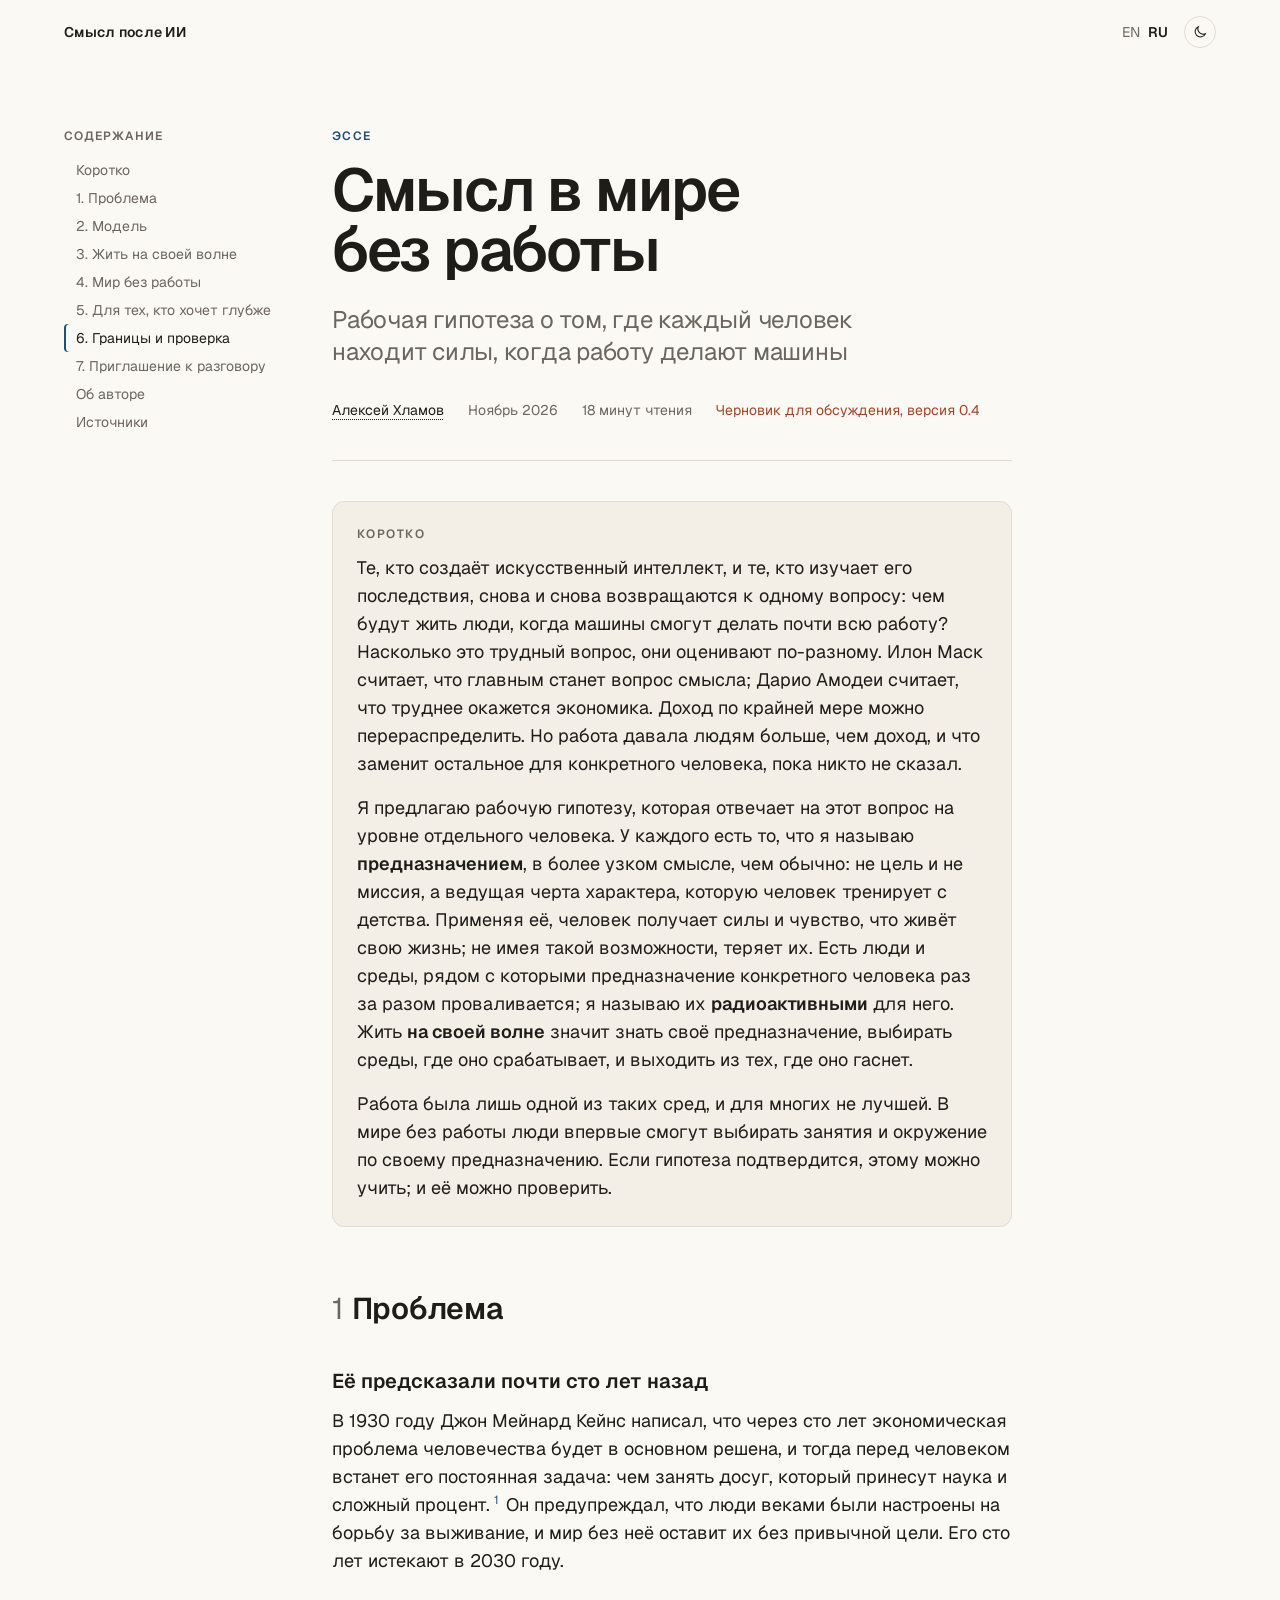
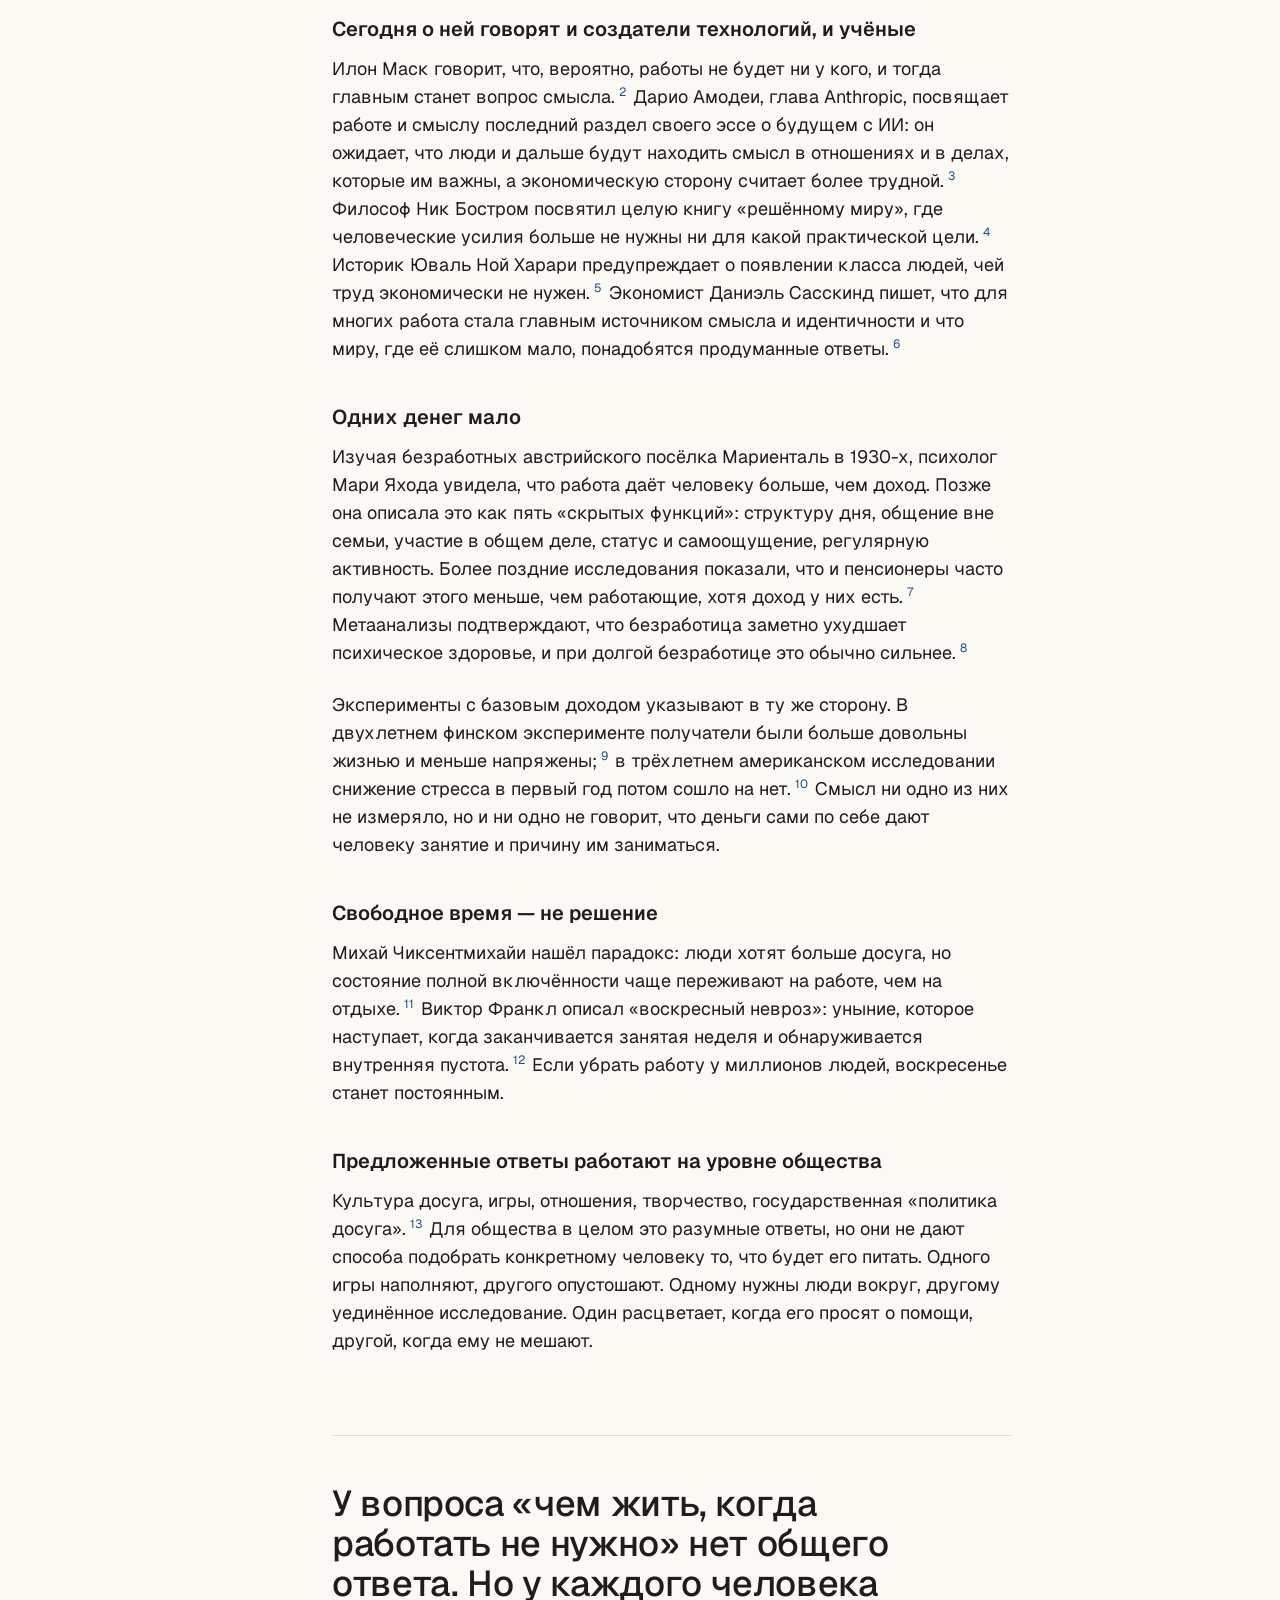
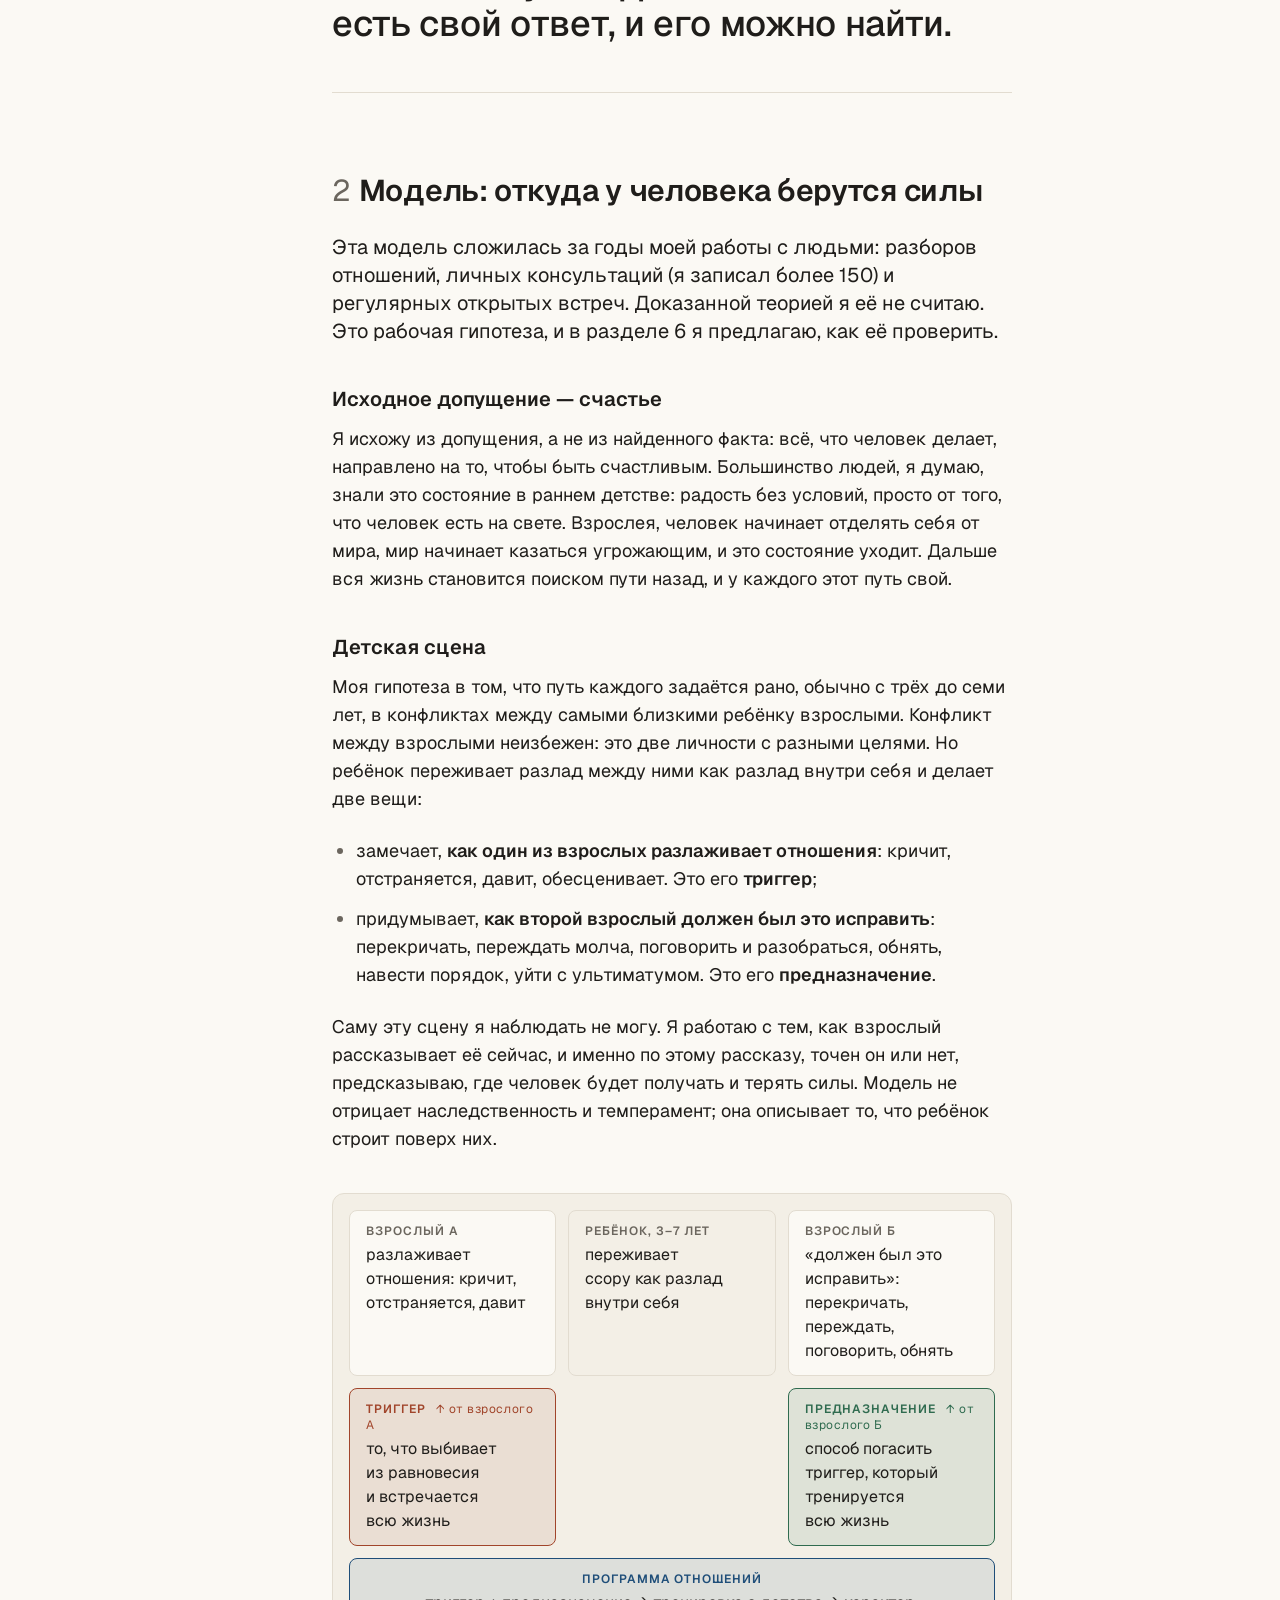
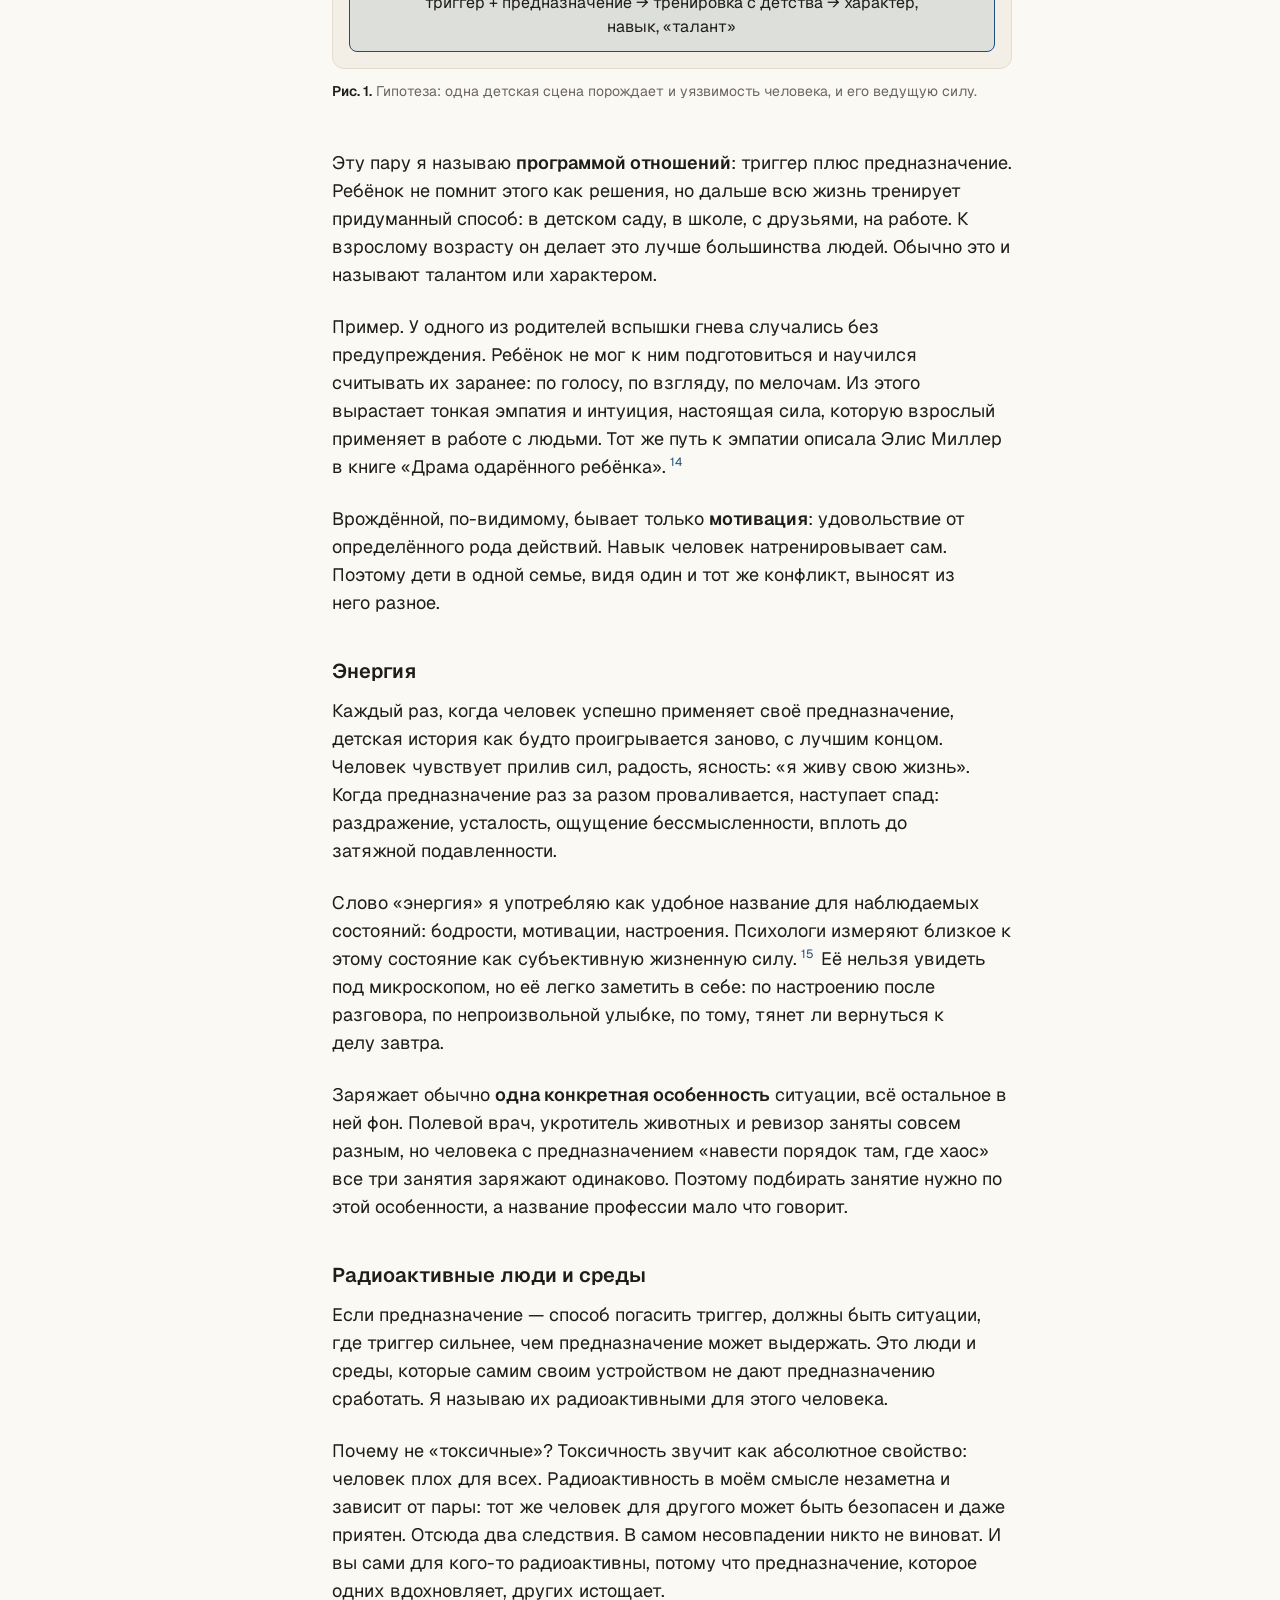
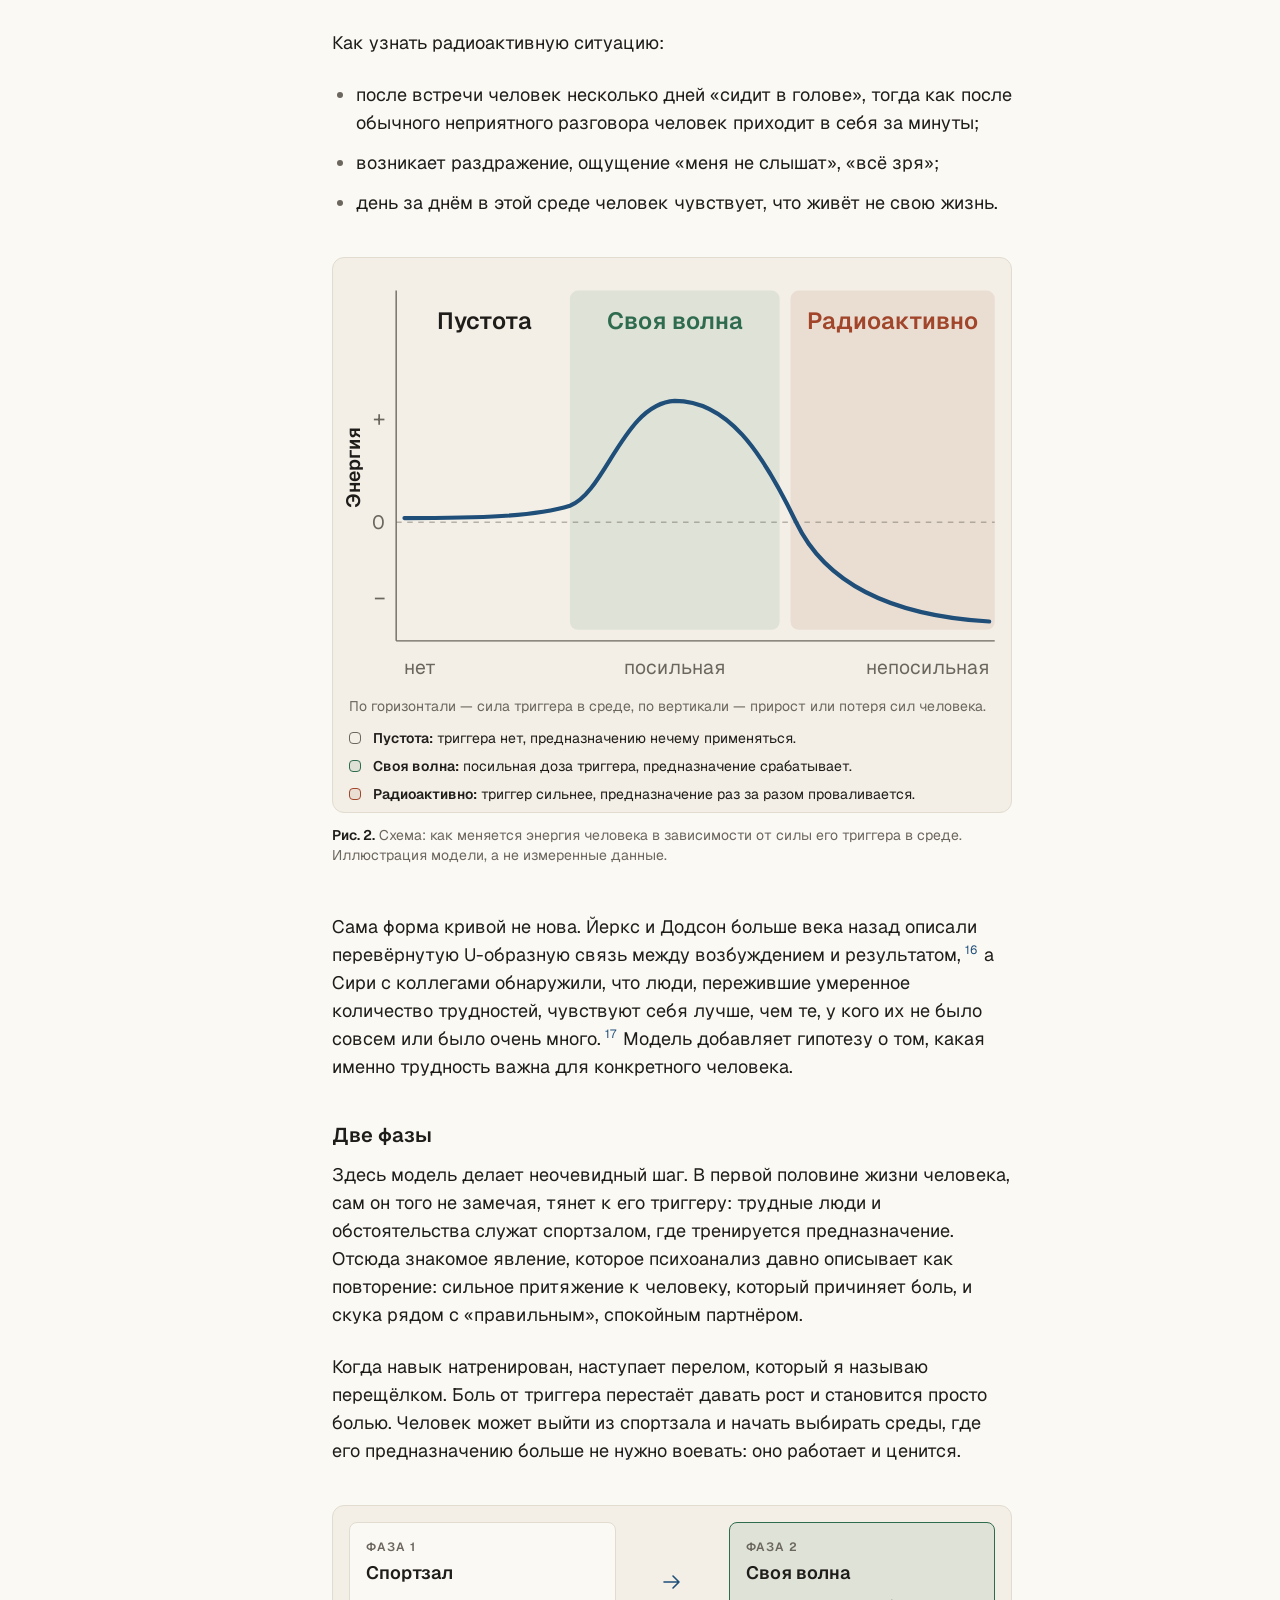
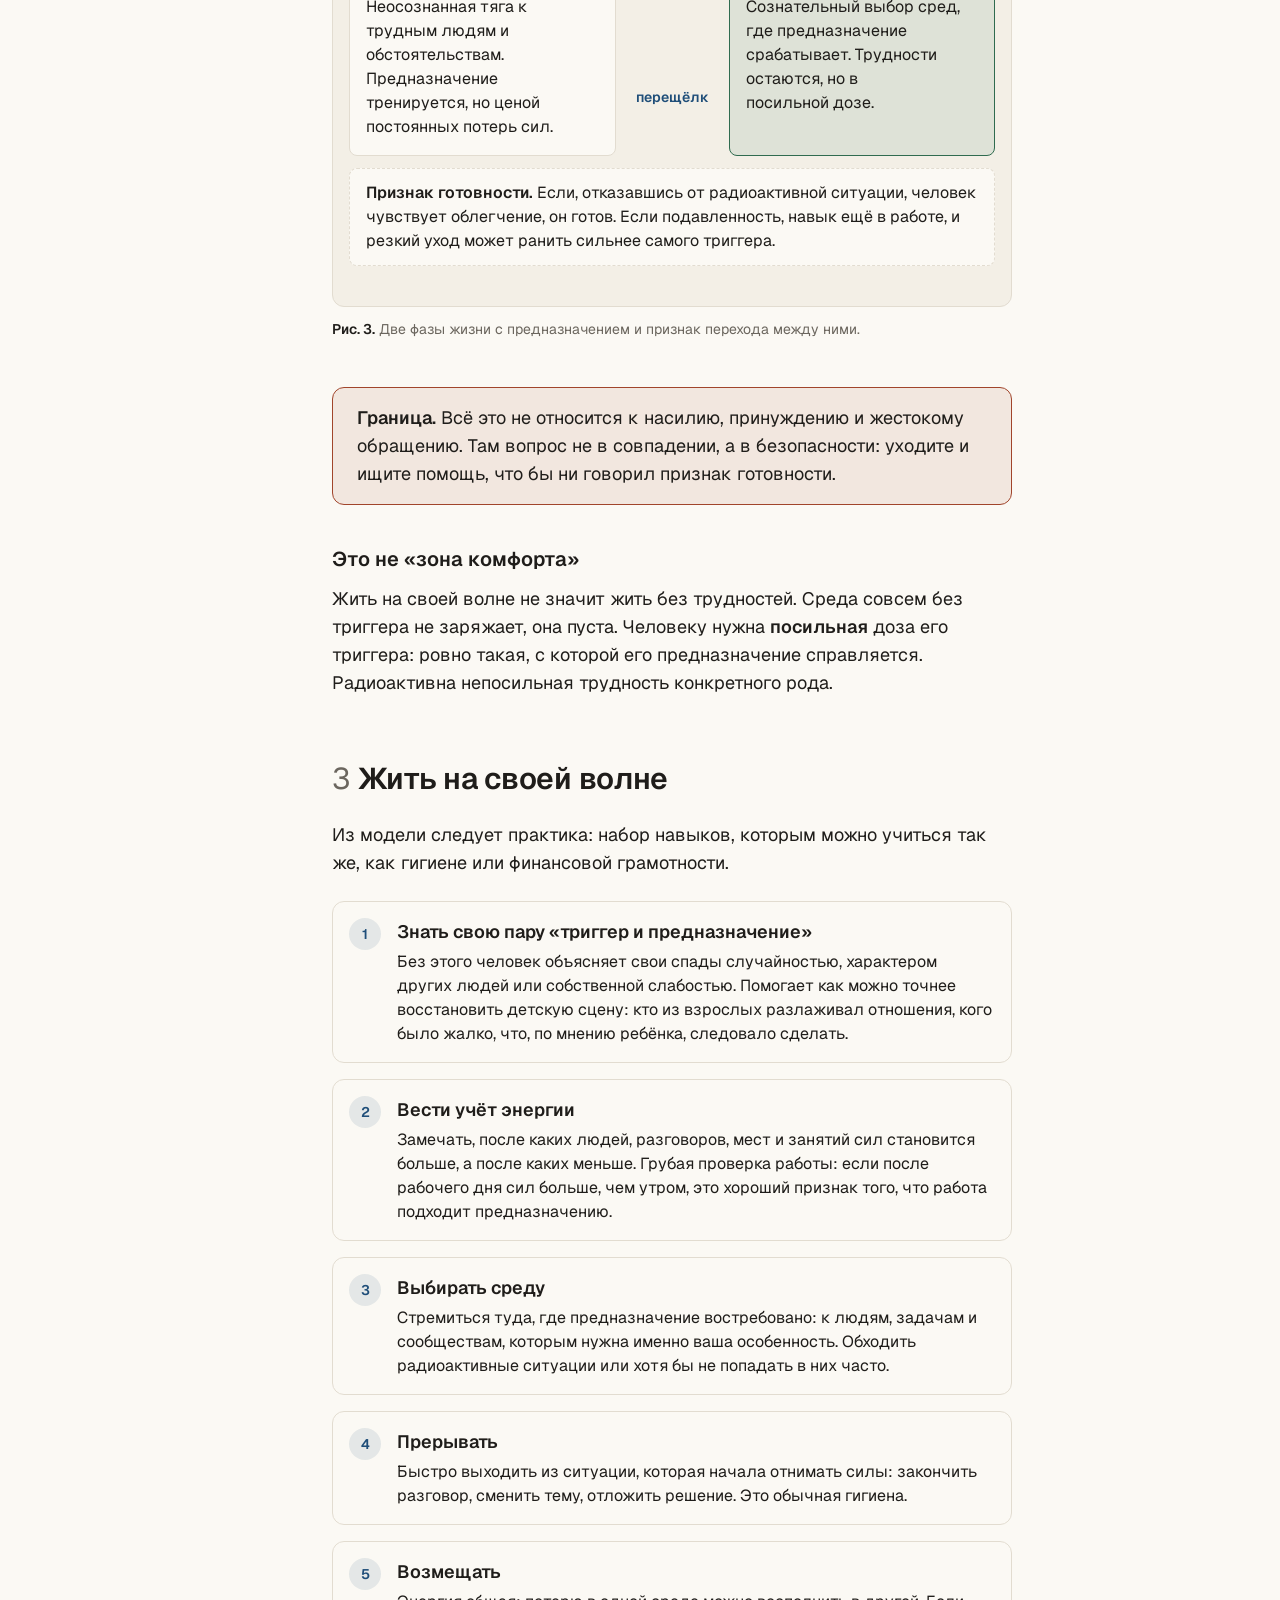
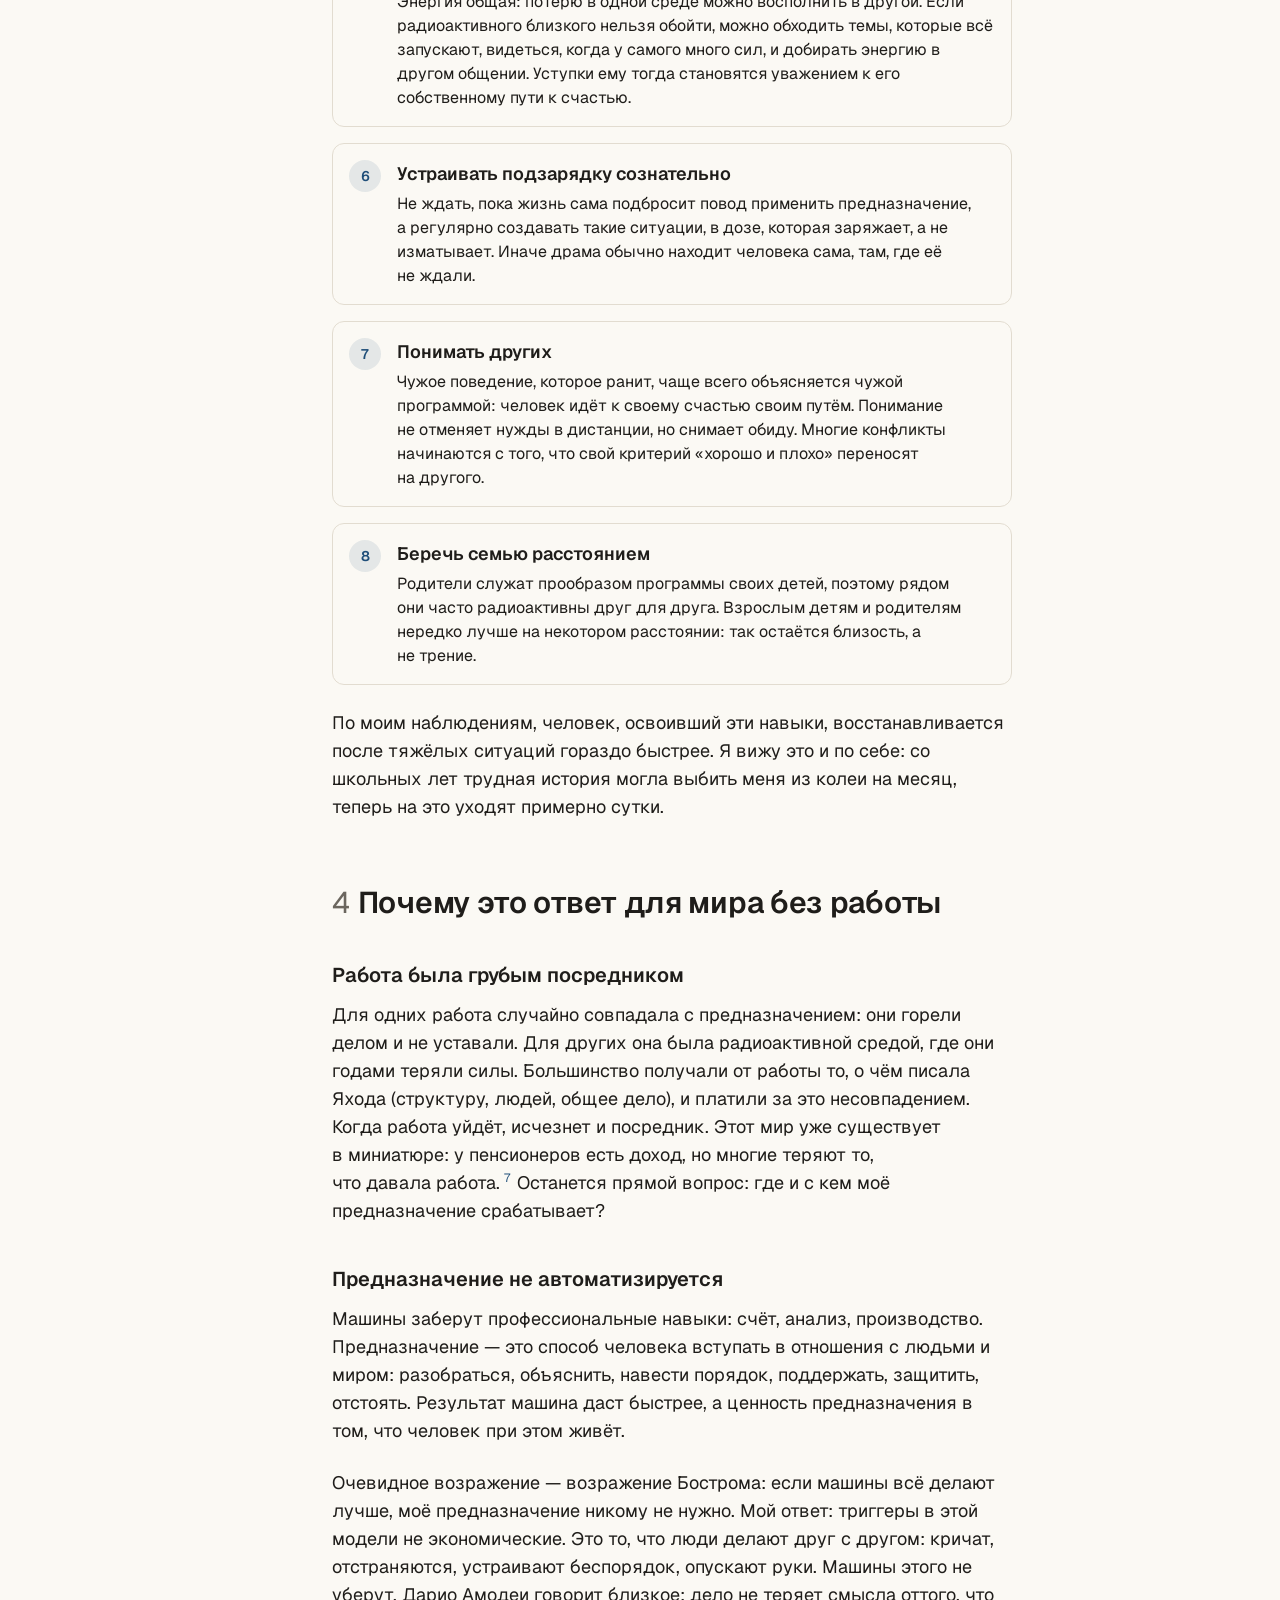
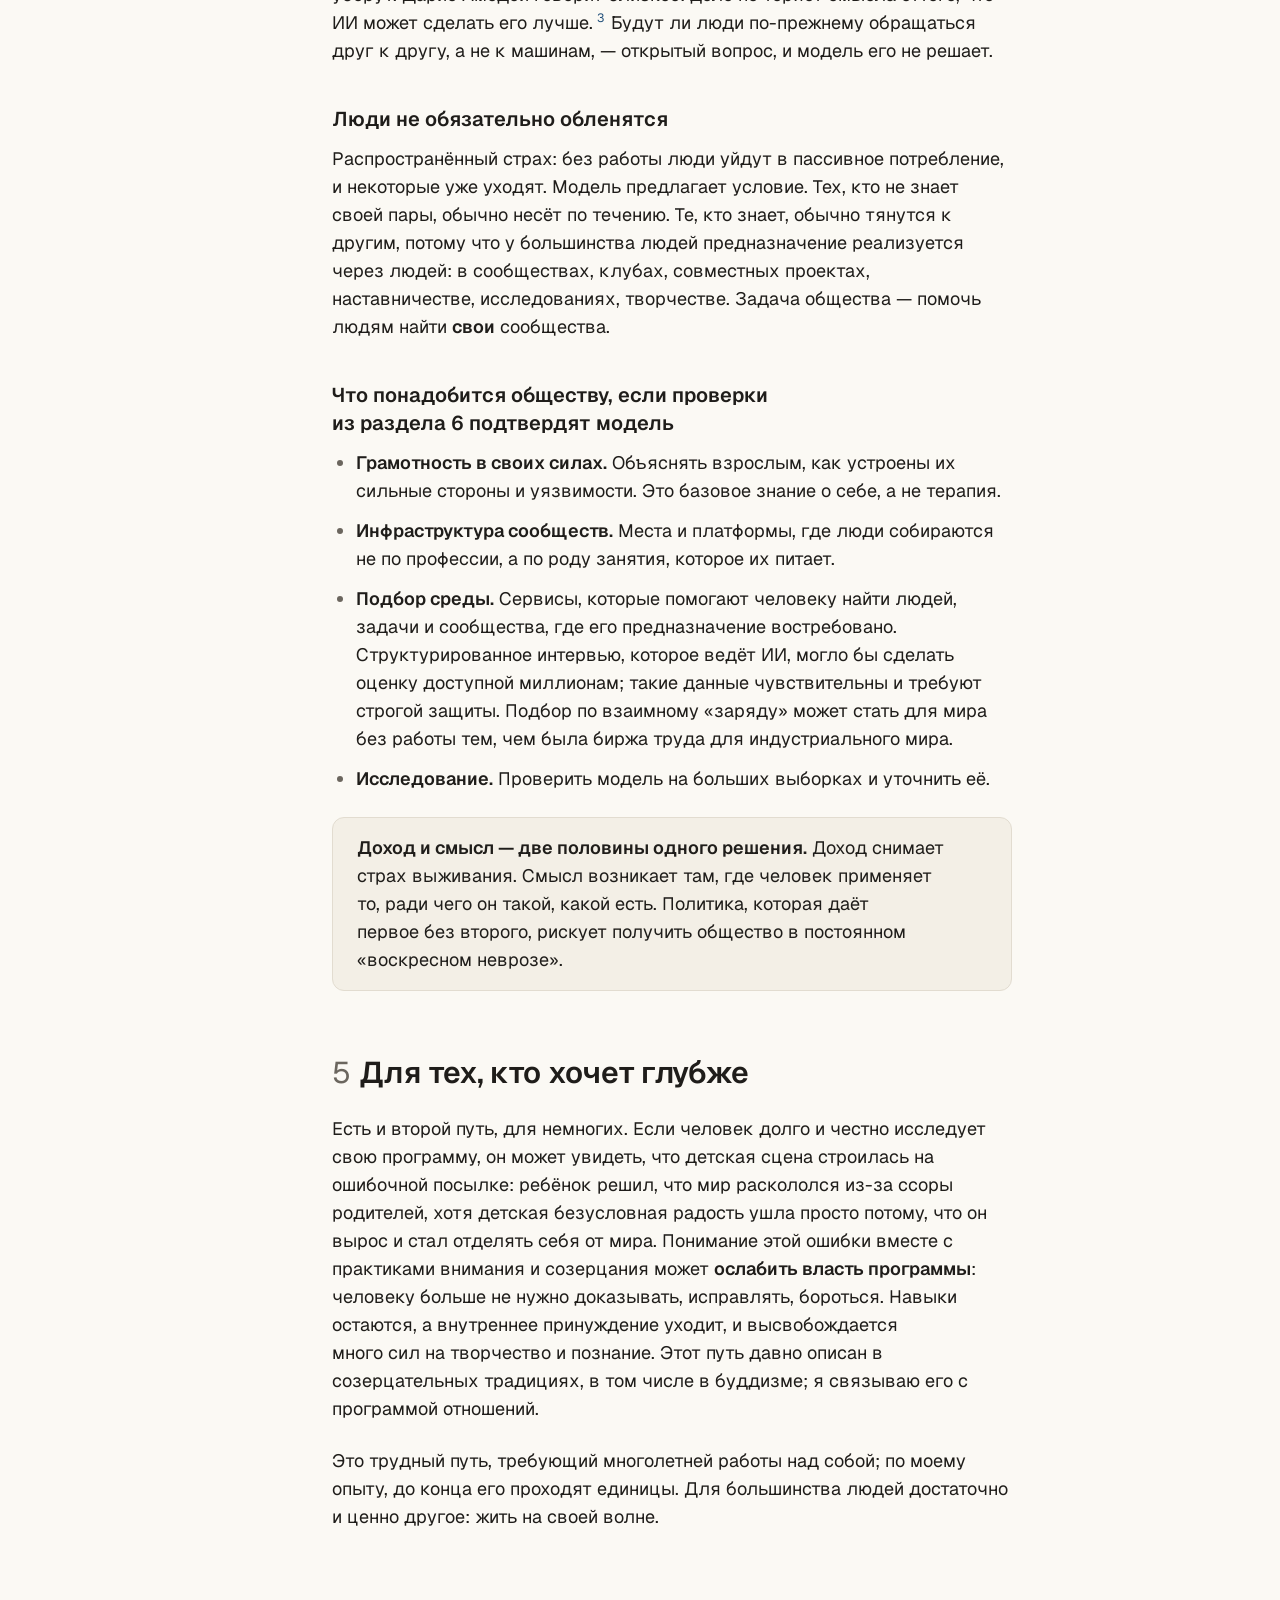
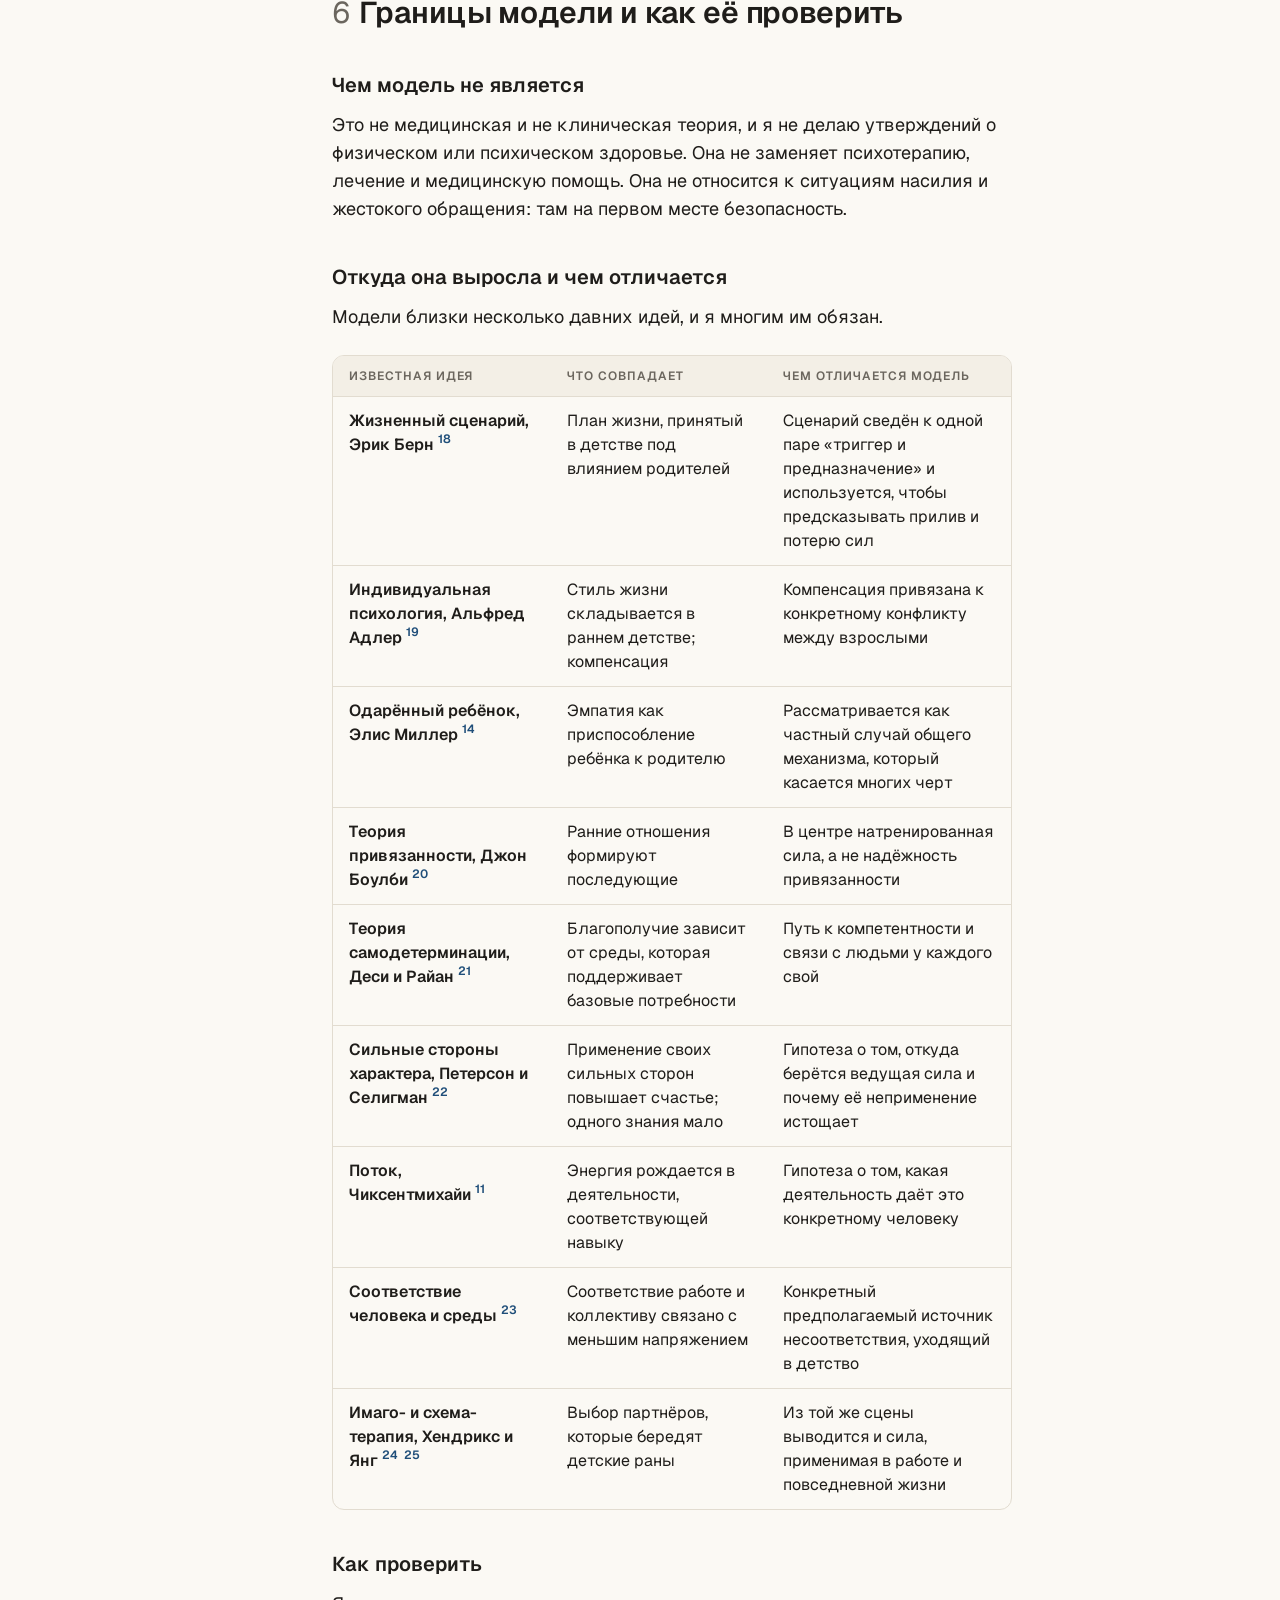
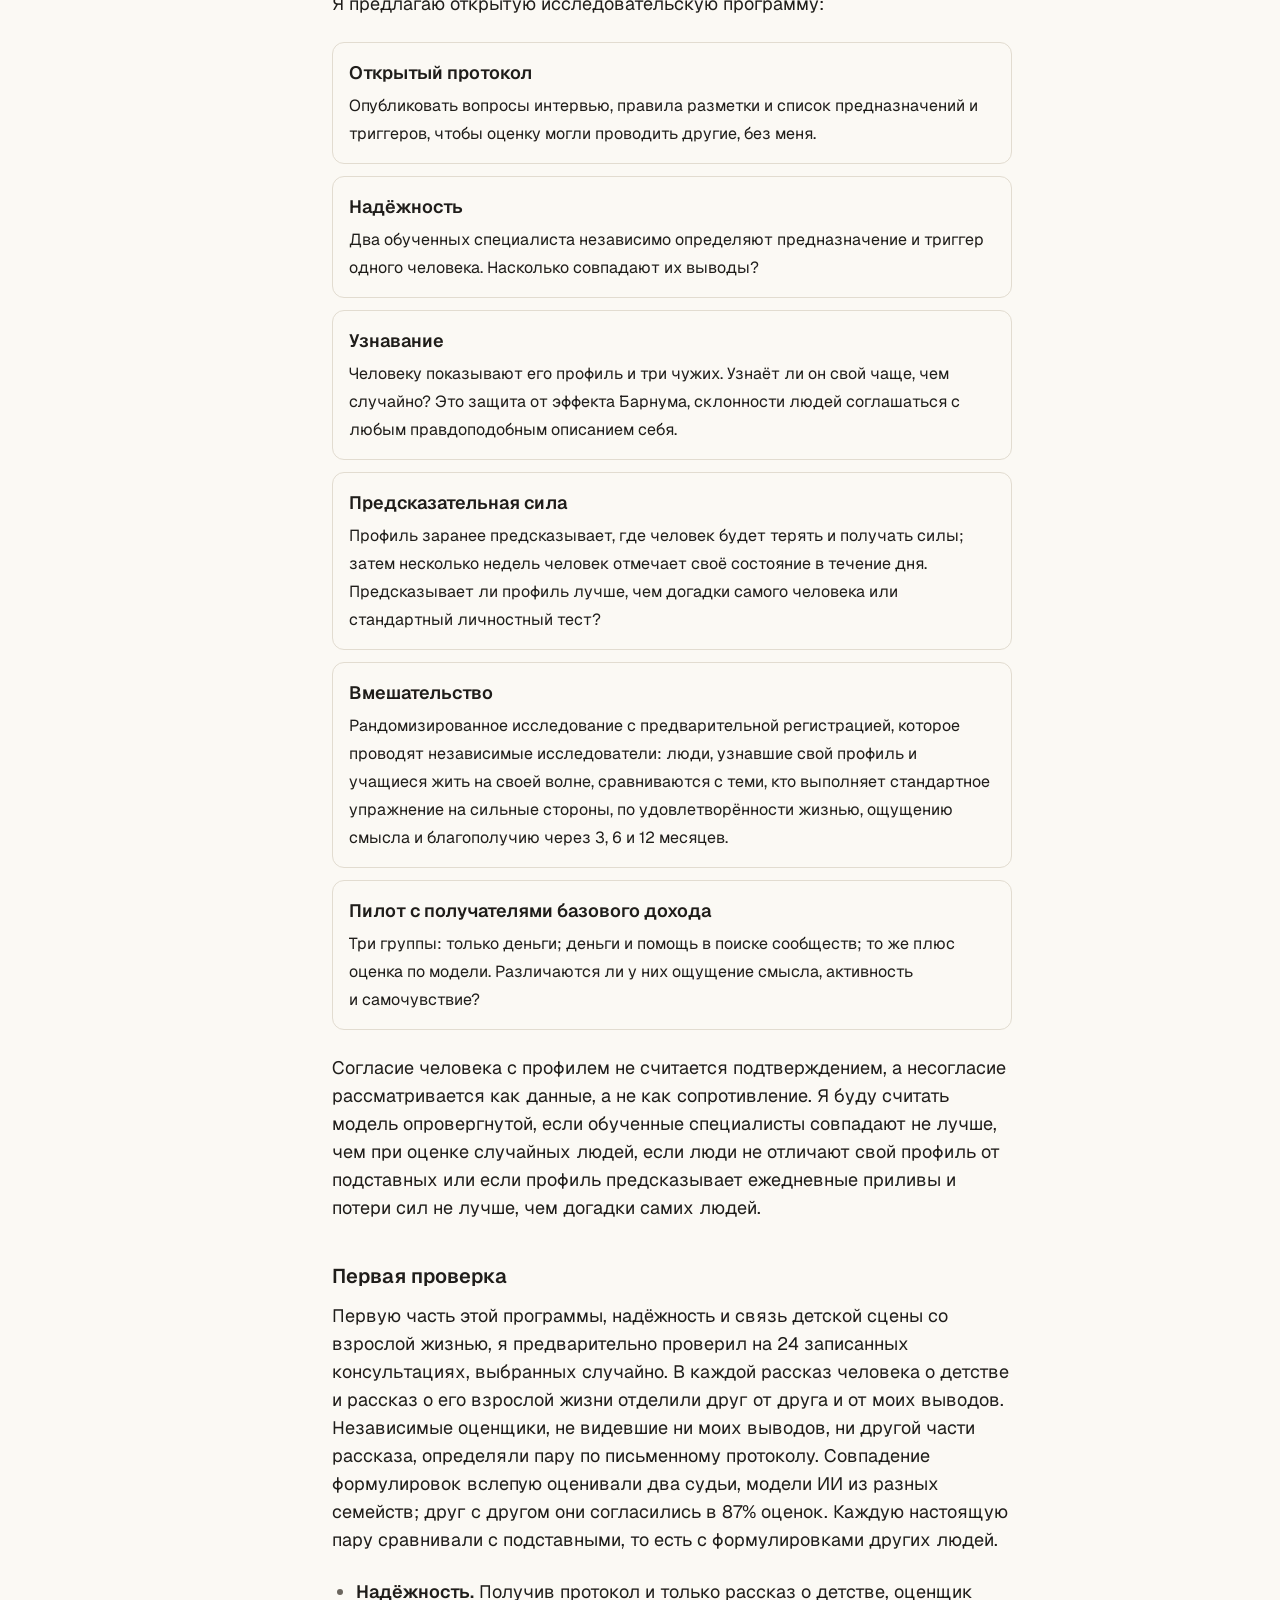
==== commit 9651562f: "Раздел «Первая проверка»: итоги проверки на 24 консультациях, версия 0.4 Co-Authored-By: Claude Opus" ====
--- a/ru/index.html
+++ b/ru/index.html
@@ -81,7 +81,7 @@
           <a href="#about">Алексей Хламов</a>
           <span>Ноябрь 2026</span>
           <span>18 минут чтения</span>
-          <span class="draft">Черновик для обсуждения, версия 0.3</span>
+          <span class="draft">Черновик для обсуждения, версия 0.4</span>
         </div>
       </header>
 
@@ -327,6 +327,14 @@
           <li><b>Пилот с получателями базового дохода</b><span>Три группы: только деньги; деньги и помощь в поиске сообществ; то же плюс оценка по модели. Различаются ли у них ощущение смысла, активность и самочувствие?</span></li>
         </ol>
         <p>Согласие человека с профилем не считается подтверждением, а несогласие рассматривается как данные, а не как сопротивление. Я буду считать модель опровергнутой, если обученные специалисты совпадают не лучше, чем при оценке случайных людей, если люди не отличают свой профиль от подставных или если профиль предсказывает ежедневные приливы и потери сил не лучше, чем догадки самих людей.</p>
+        <h3>Первая проверка</h3>
+        <p>Первую часть этой программы, надёжность и связь детской сцены со взрослой жизнью, я предварительно проверил на 24 записанных консультациях, выбранных случайно. В каждой рассказ человека о детстве и рассказ о его взрослой жизни отделили друг от друга и от моих выводов. Независимые оценщики, не видевшие ни моих выводов, ни другой части рассказа, определяли пару по письменному протоколу. Совпадение формулировок вслепую оценивали два судьи, модели ИИ из разных семейств; друг с другом они согласились в 87% оценок. Каждую настоящую пару сравнивали с подставными, то есть с формулировками других людей.</p>
+        <ul>
+          <li><strong>Надёжность.</strong> Получив протокол и только рассказ о детстве, оценщик находит мой триггер почти всегда (хотя бы частичное совпадение в 96% случаев), а предназначение — в 79% случаев. Это намного чаще, чем с подставными парами.</li>
+          <li><strong>Связь со взрослой жизнью.</strong> Эту часть старые записи проверяют хуже всего. На консультации я прошу человека не рассказывать о своей взрослой жизни заранее, «без спойлеров», и описываю её сам по детской сцене. Поэтому собственного рассказа людей о взрослой жизни в записях мало, а всё, что сказано после моего описания, из проверки исключено. Даже на таком материале тип человека, который выбивает из равновесия во взрослой жизни, совпадает с детской сценой чаще, чем у случайных пар. А чтобы проверить, что человека заряжает, этого материала не хватило.</li>
+        </ul>
+        <p>Это предварительная проверка. Записи сделаны для консультаций, а не для исследования, и в них есть мои наводящие вопросы. Оценщики — модели ИИ, а не обученные люди. Проверка не доказывает модель, но и не опровергает её по критериям выше.</p>
+        <p>На консультациях люди обычно узнают себя в описании взрослой жизни, которое я даю по детской сцене, иногда с удивлением. Но согласие, как сказано выше, подтверждением не считается. Поэтому следующий шаг такой: до консультации человек заполняет короткую анкету о своей взрослой жизни, я её не читаю, а потом независимые оценщики сравнивают моё описание с его анкетой и с чужими.</p>
       </section>
 
       <section id="call" aria-labelledby="call-h">
@@ -343,7 +351,7 @@
           <a class="btn" data-mail="aleks.khlamov|gmail.com" href="#call">Написать автору</a>
         </div>
         <div class="cite">
-          <strong>Как цитировать.</strong> <code id="citeText">Хламов А. Смысл в мире без работы: рабочая гипотеза о том, где каждый человек находит силы, когда работу делают машины. Эссе, версия 0.3, 2026. https://meaningafterai.space/ru/</code>
+          <strong>Как цитировать.</strong> <code id="citeText">Хламов А. Смысл в мире без работы: рабочая гипотеза о том, где каждый человек находит силы, когда работу делают машины. Эссе, версия 0.4, 2026. https://meaningafterai.space/ru/</code>
           <button class="btn ghost" type="button" id="copyCite">Скопировать</button><span class="copy-status" id="copyStatus" role="status"></span>
         </div>
       </section>
